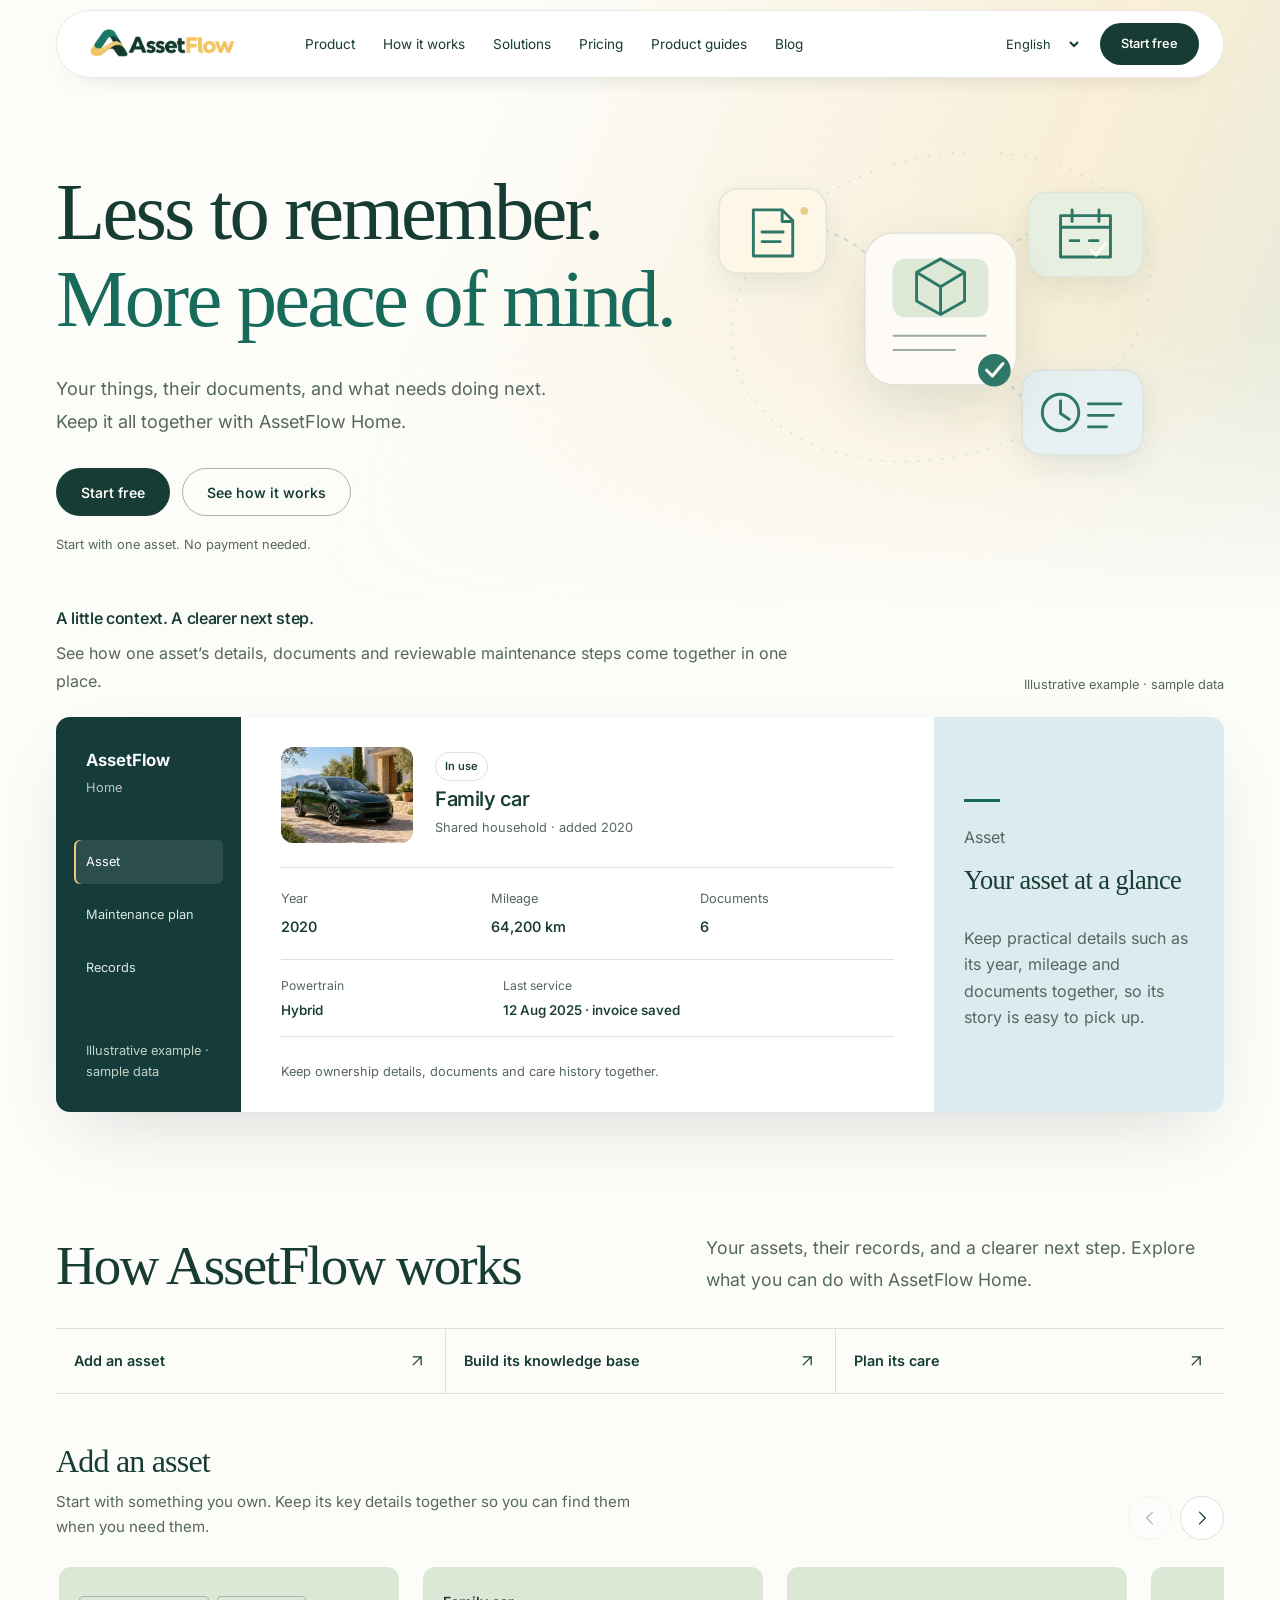
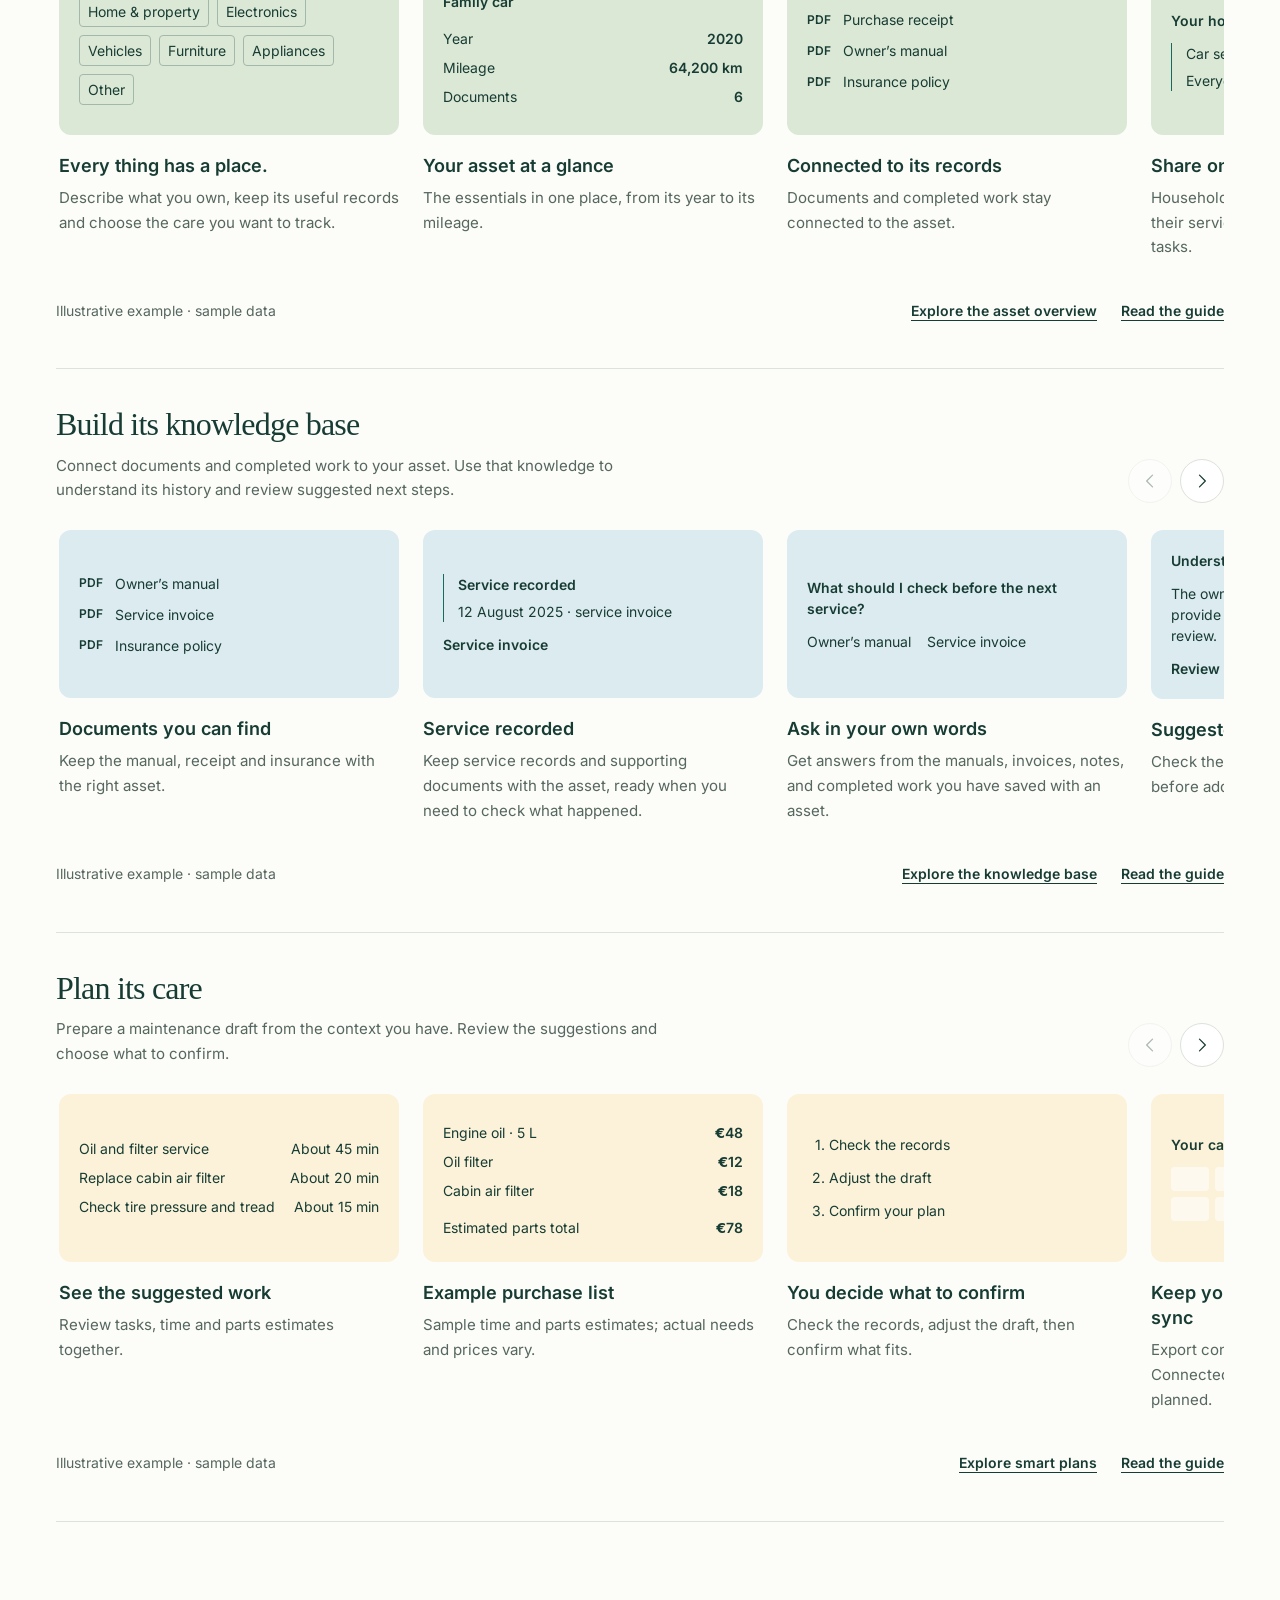
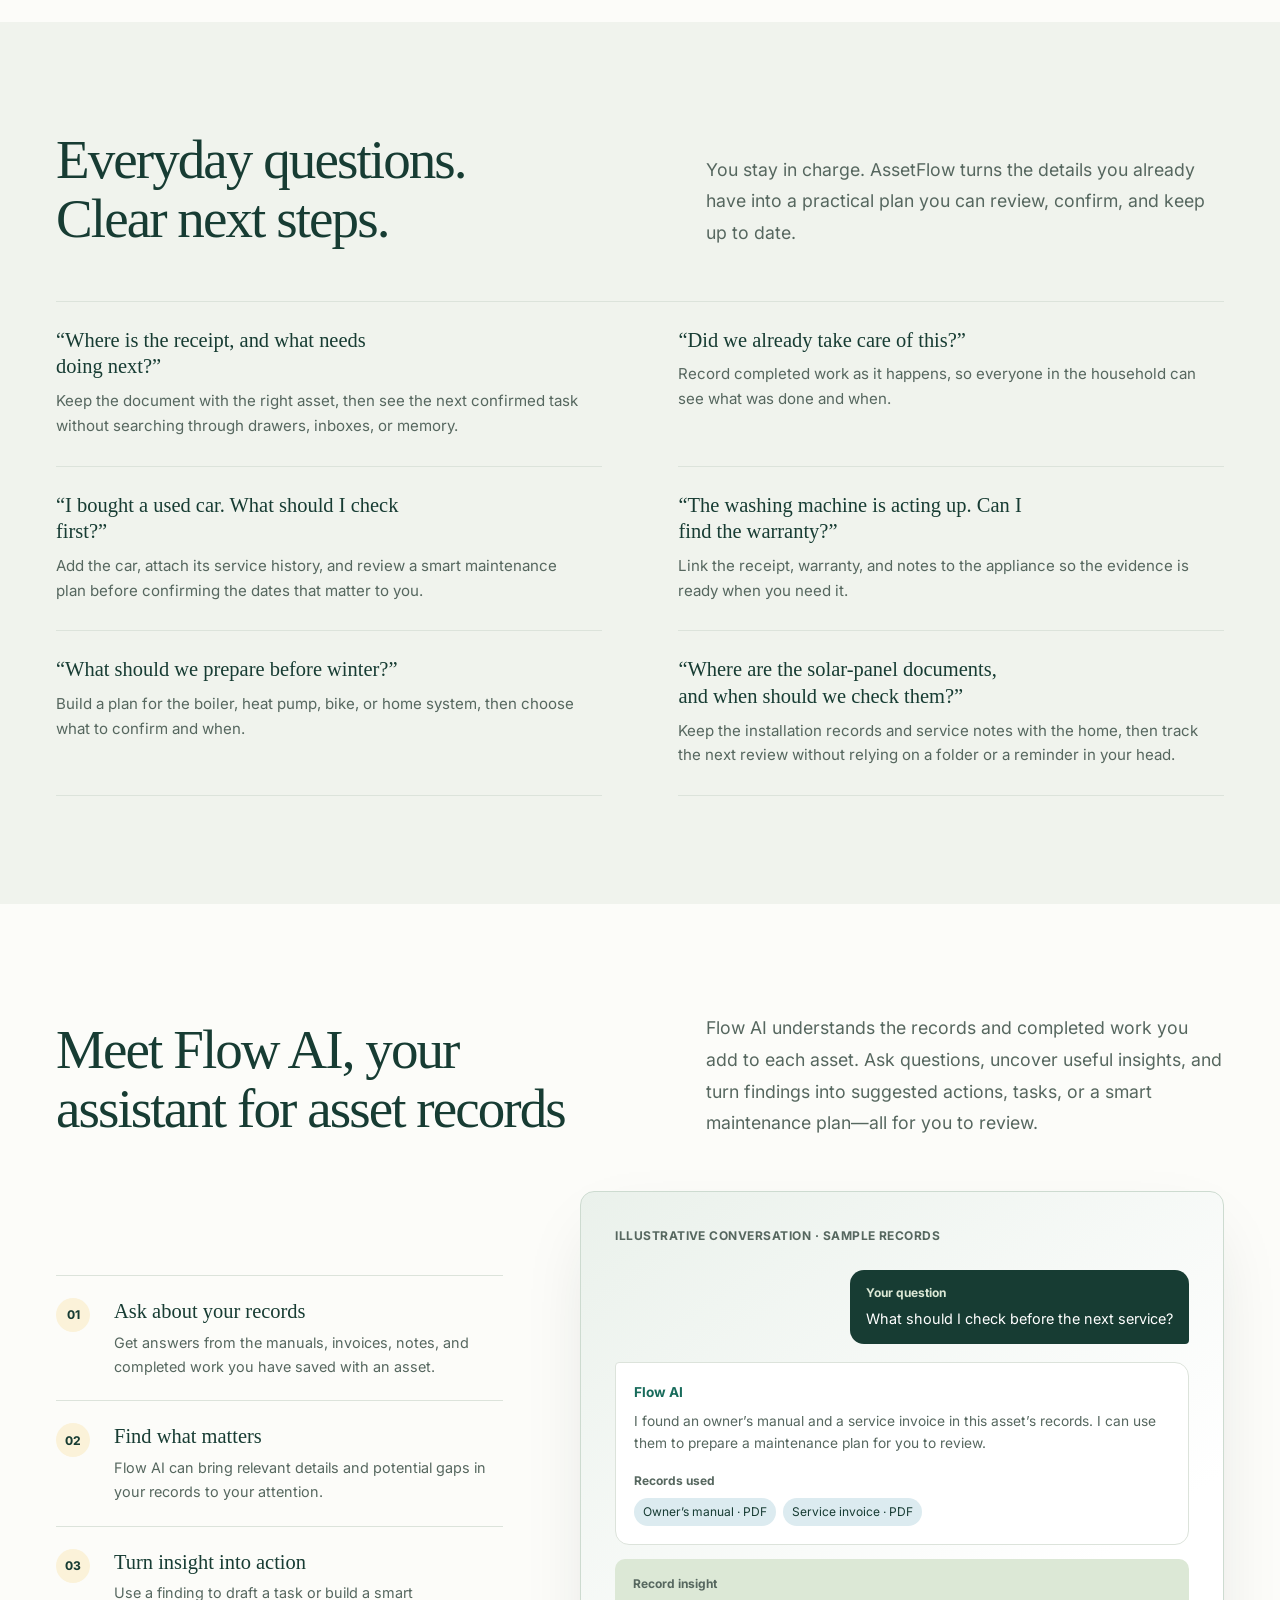
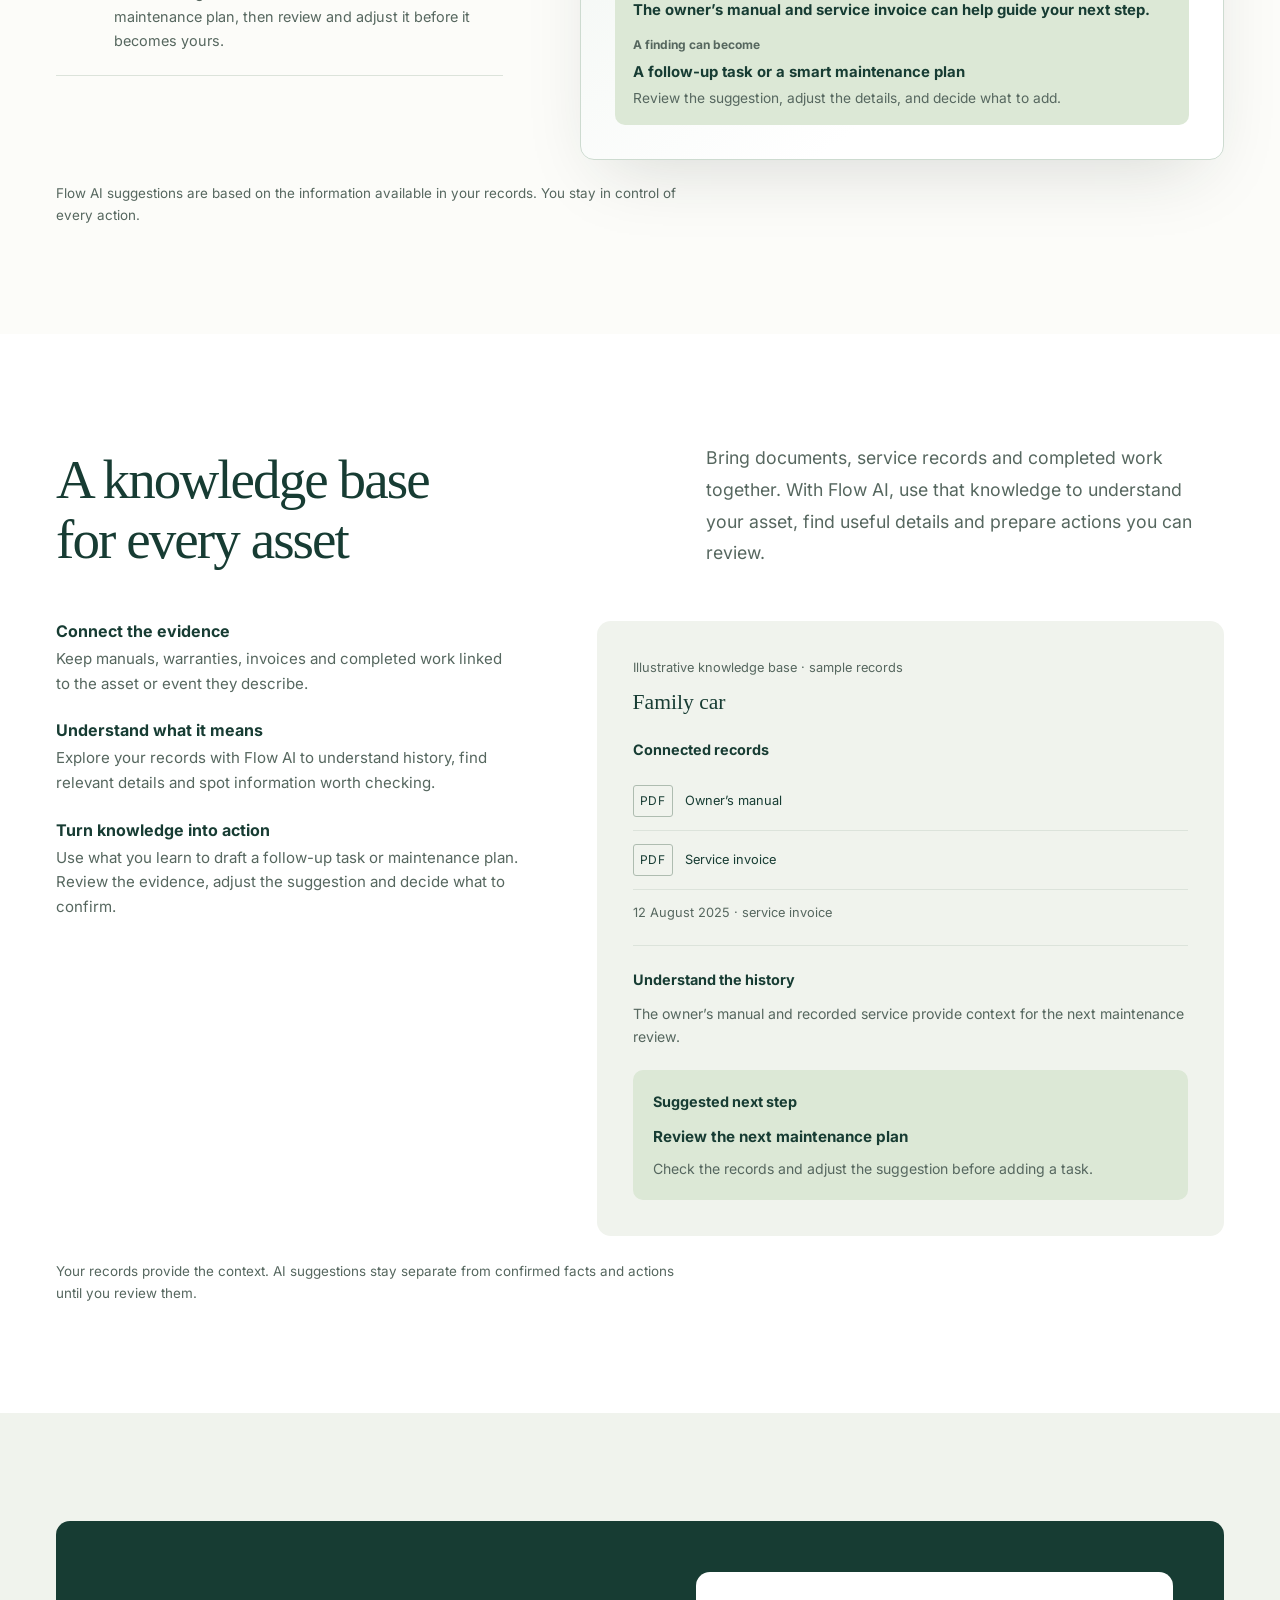
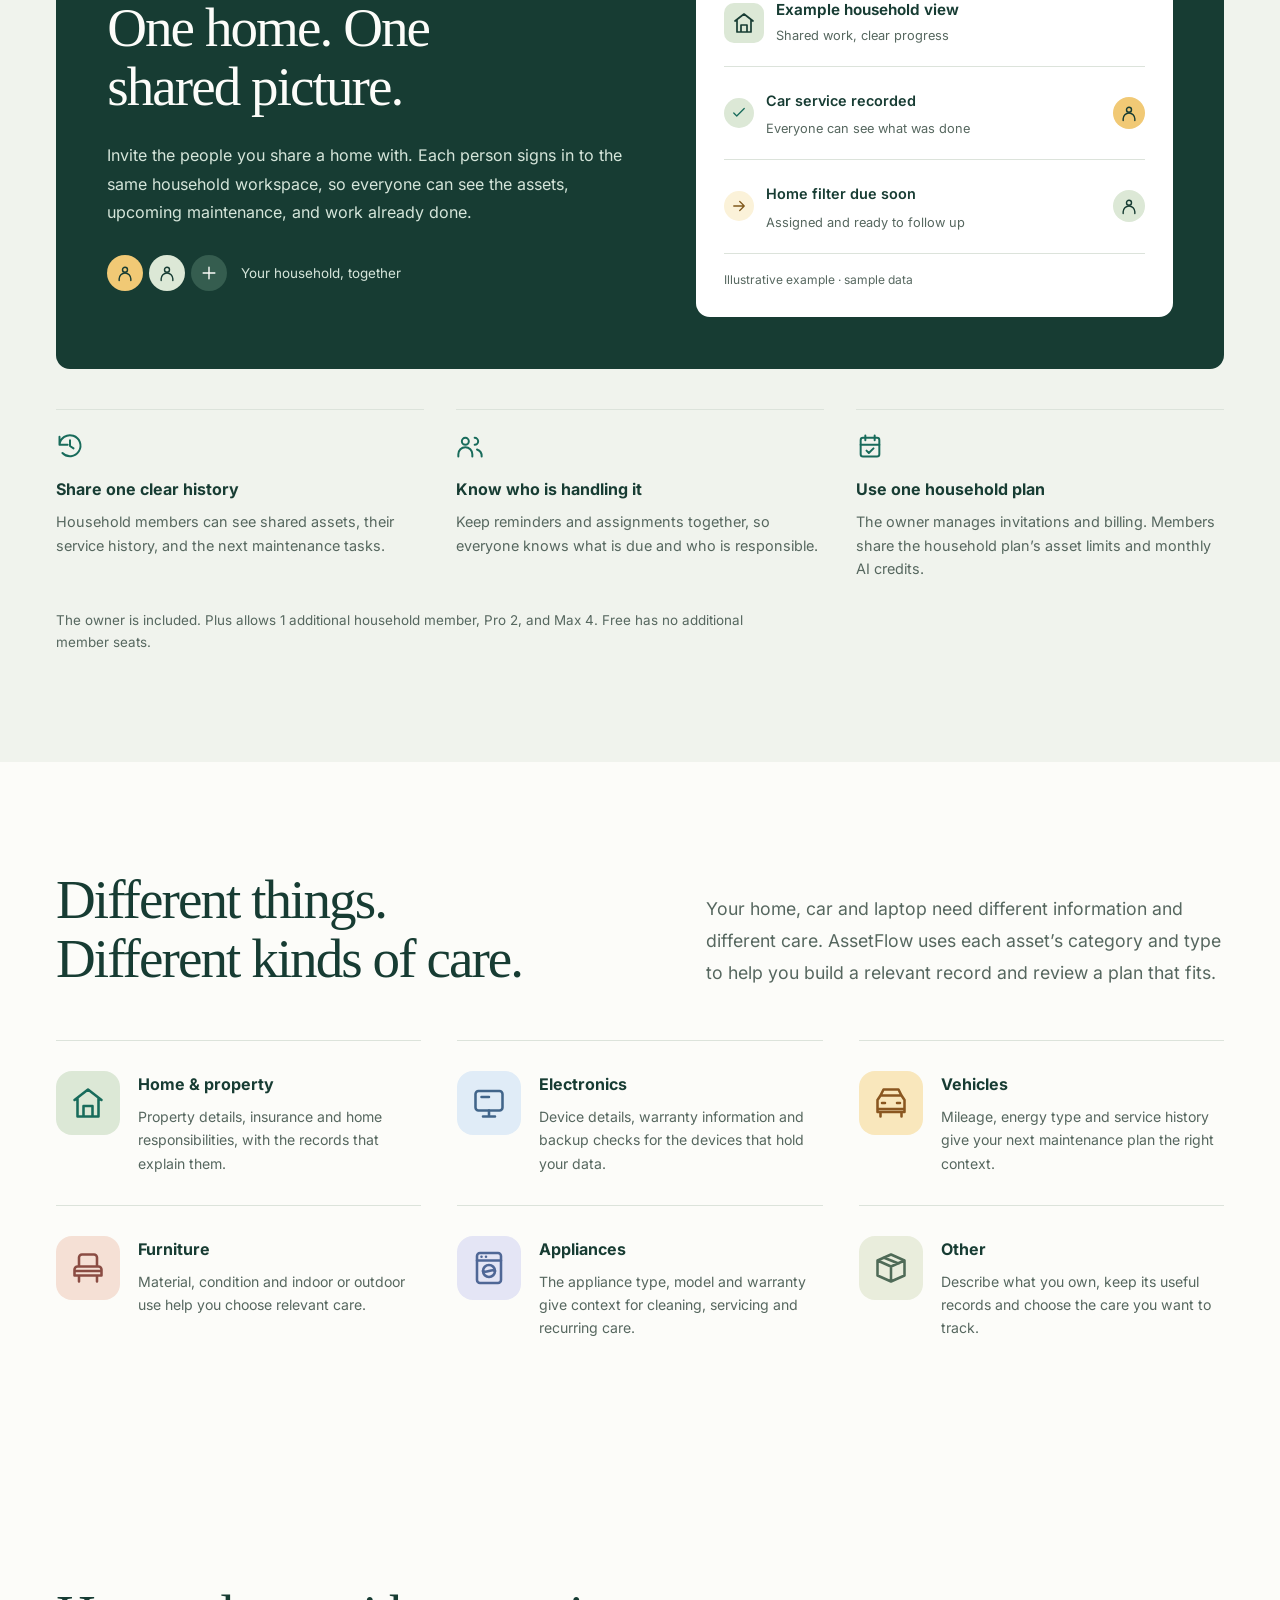
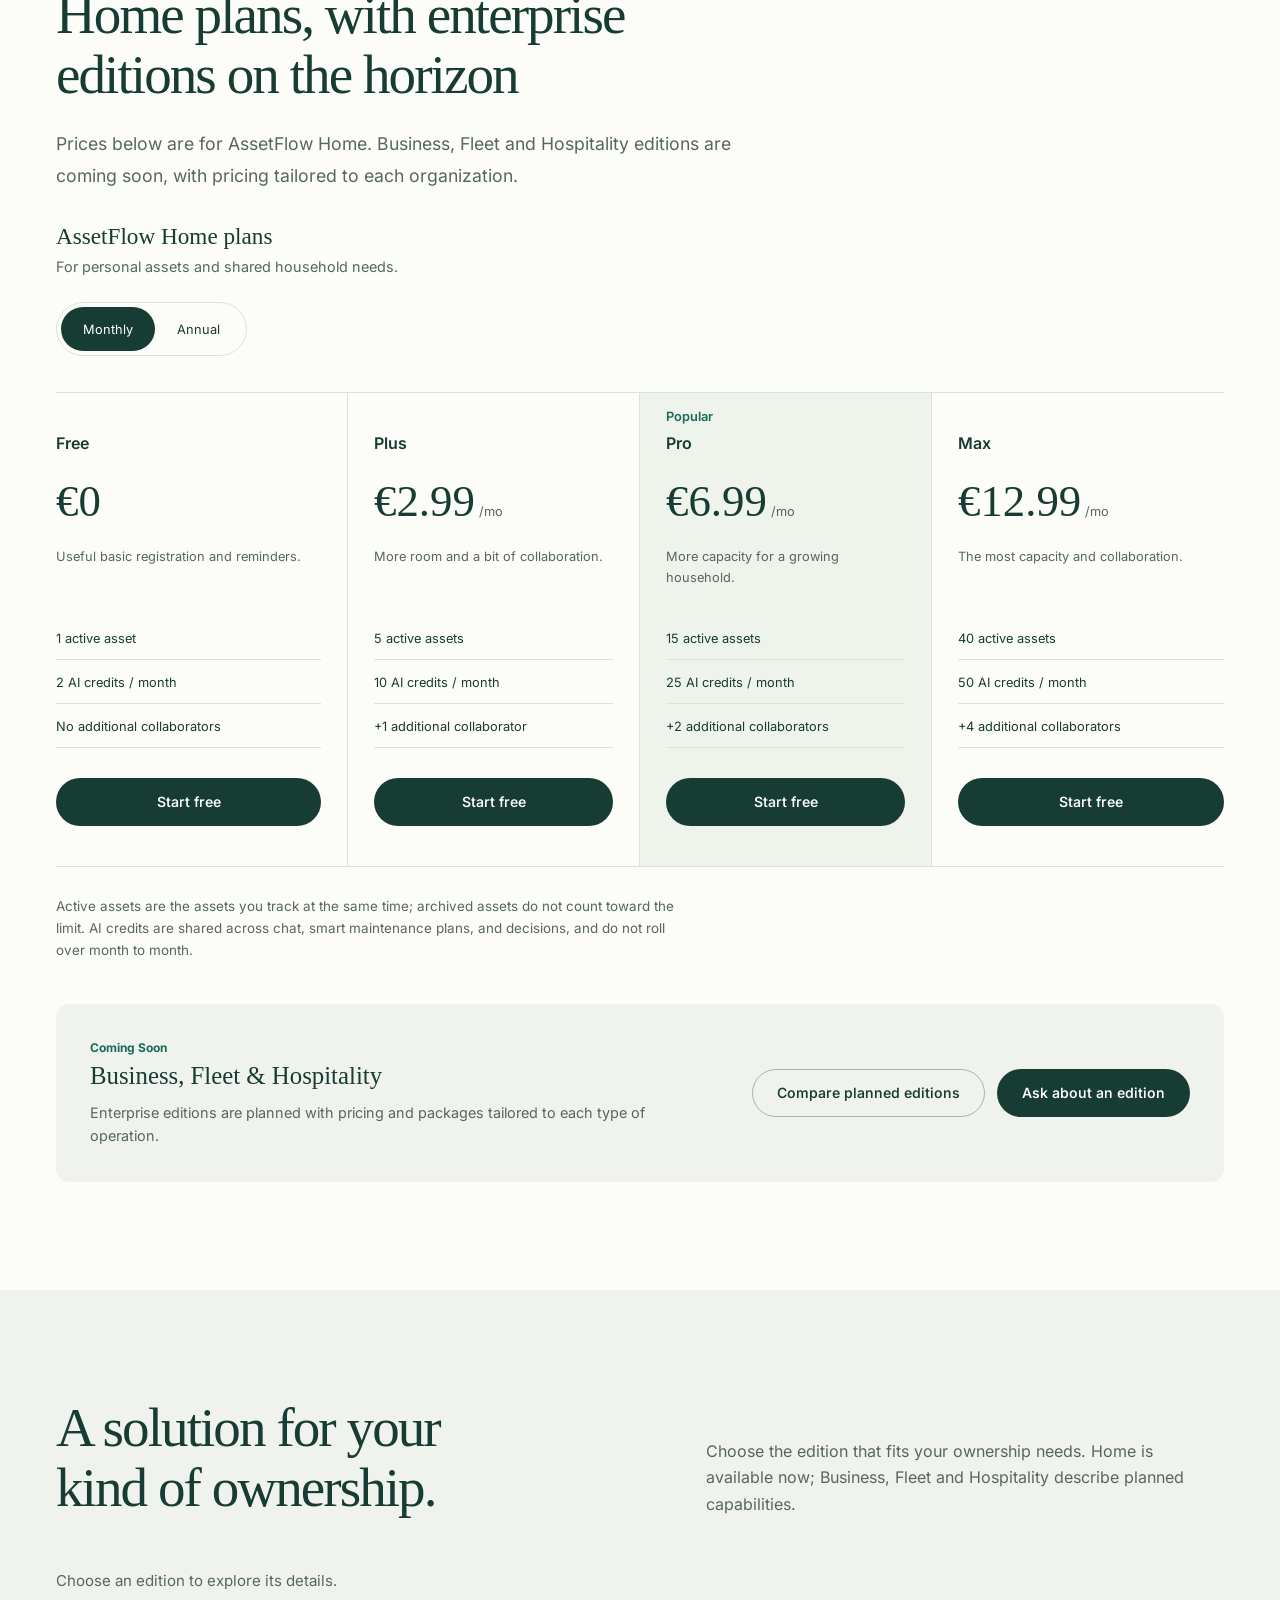
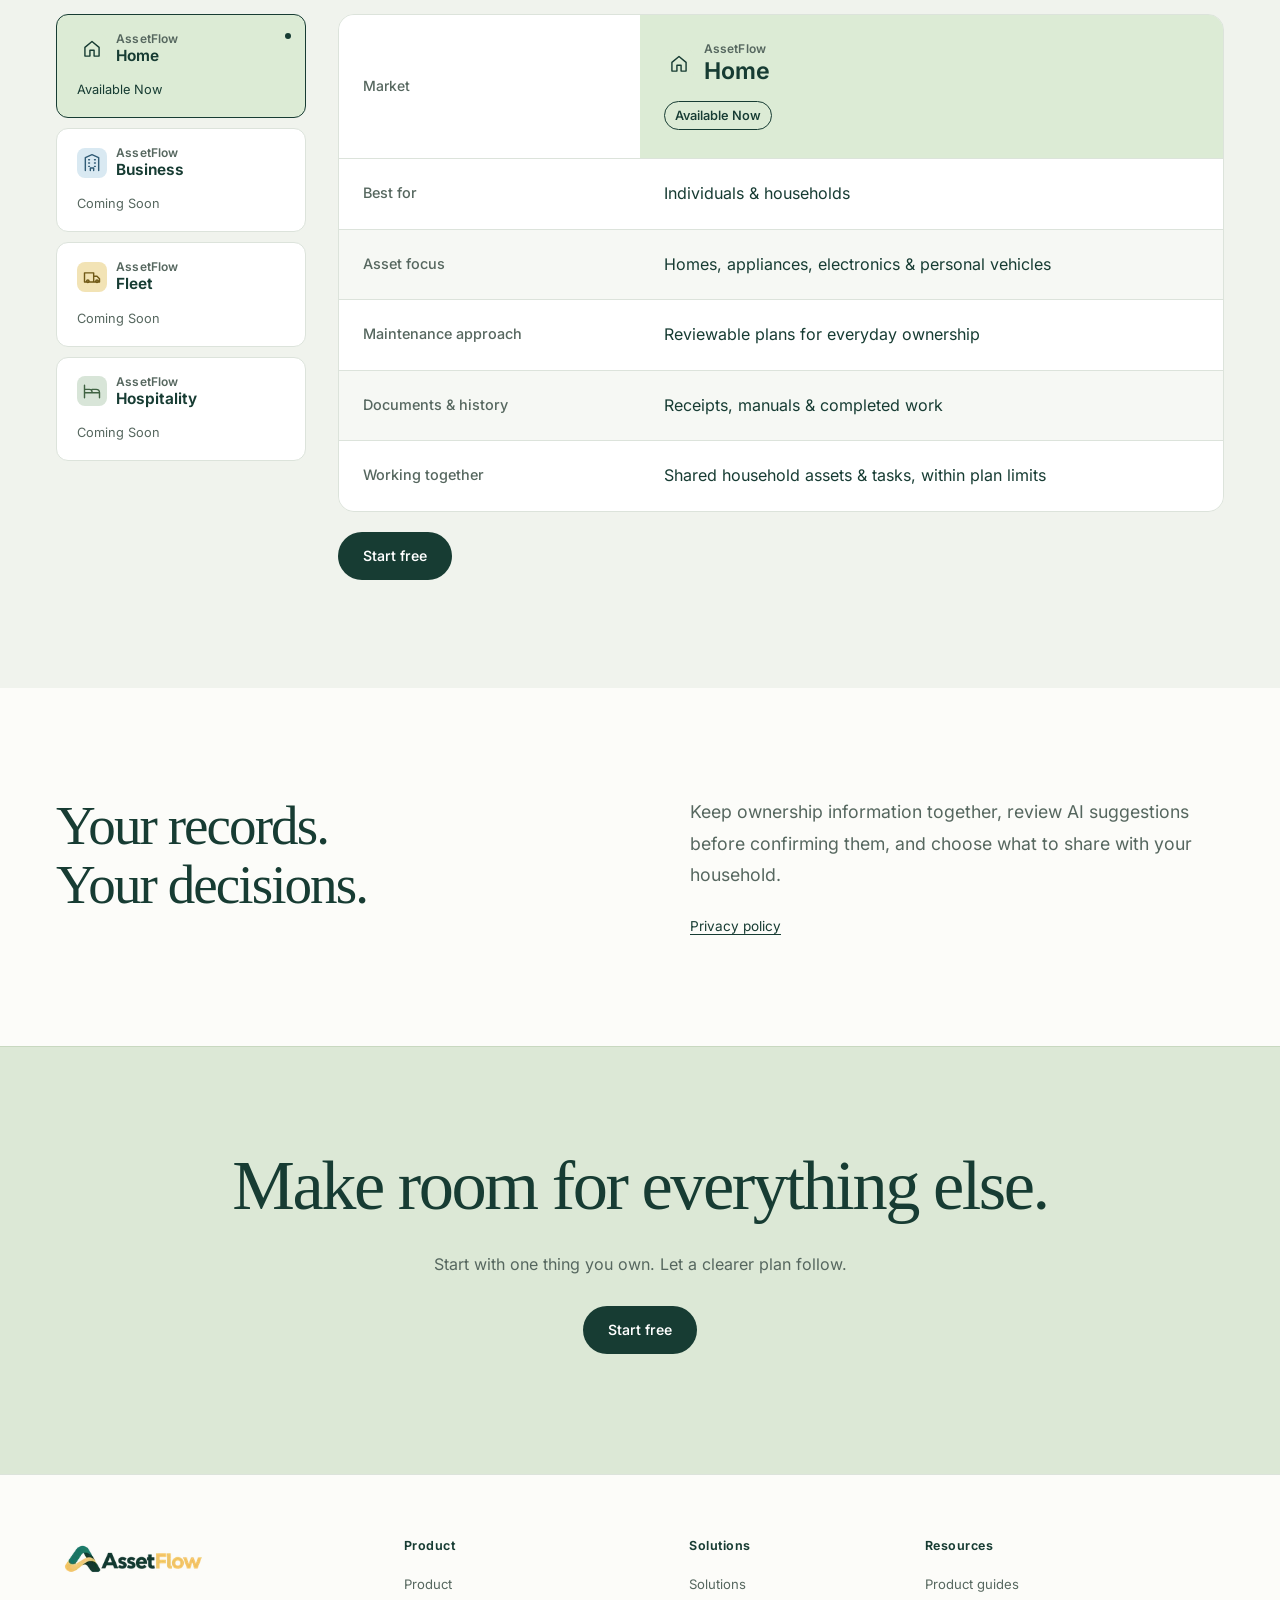
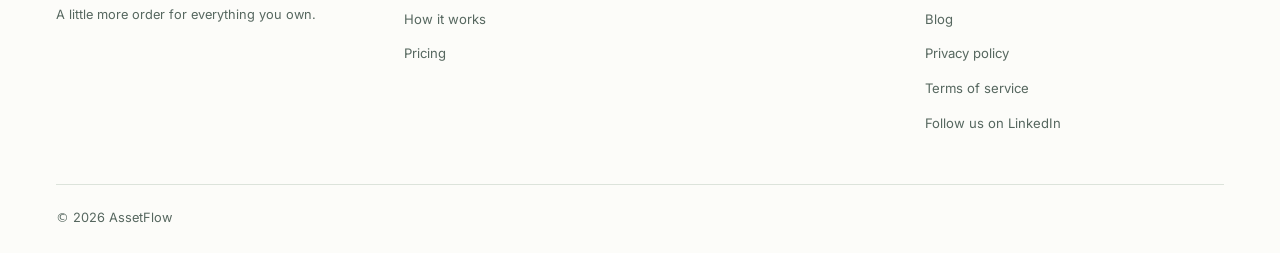
==== index.html @ e67f389b "Add contact form and product documentation" ====
<!doctype html>
<html lang="en">
  <head>
    <meta charset="utf-8" />
    <meta name="viewport" content="width=device-width, initial-scale=1" />
    <title>AssetFlow | Home Asset Management &amp; Maintenance Reminders</title>
    <meta
      name="description"
      content="Organize household assets, keep receipts and manuals together, and create smart maintenance plans with reminders. Share ownership history with AssetFlow Home."
    />
    <link rel="canonical" href="https://myassetsflow.com/" />
    <link rel="describedby" href="/llms.txt" type="text/plain" />
    <link rel="alternate" href="/index.md" type="text/markdown" />
    <meta name="robots" content="index, follow, max-image-preview:large" />
    <meta property="og:type" content="website" />
    <meta property="og:site_name" content="AssetFlow" />
    <meta property="og:url" content="https://myassetsflow.com/" />
    <meta
      property="og:title"
      content="AssetFlow | Home Asset Management &amp; Maintenance Reminders"
    />
    <meta
      property="og:description"
      content="Organize household assets, documents, and maintenance reminders with AssetFlow Home."
    />
    <meta
      property="og:image"
      content="https://myassetsflow.com/assets/social-preview.png"
    />
    <meta property="og:image:width" content="1200" />
    <meta property="og:image:height" content="630" />
    <meta
      property="og:image:alt"
      content="AssetFlow — Home asset management and maintenance reminders"
    />
    <meta name="twitter:card" content="summary_large_image" />
    <meta
      name="twitter:title"
      content="AssetFlow | Home Asset Management &amp; Maintenance Reminders"
    />
    <meta
      name="twitter:description"
      content="Organize household assets, documents, and maintenance reminders with AssetFlow Home."
    />
    <meta
      name="twitter:image"
      content="https://myassetsflow.com/assets/social-preview.png"
    />
    <meta
      name="twitter:image:alt"
      content="AssetFlow — Home asset management and maintenance reminders"
    />
    <link rel="icon" href="assets/favicon.svg" type="image/svg+xml" />
    <link
      rel="preload"
      href="assets/fonts/inter-latin.woff2"
      as="font"
      type="font/woff2"
      crossorigin
    />
    <link rel="stylesheet" href="styles.css?v=10" />
    <script type="application/ld+json">
      {
        "@context": "https://schema.org",
        "@graph": [
          {
            "@type": "Organization",
            "@id": "https://myassetsflow.com/#organization",
            "name": "AssetFlow",
            "url": "https://myassetsflow.com/",
            "logo": "https://myassetsflow.com/assets/assetflow-wordmark.png",
            "sameAs": ["https://www.linkedin.com/company/myassetsflow"]
          },
          {
            "@type": "WebSite",
            "@id": "https://myassetsflow.com/#website",
            "name": "AssetFlow",
            "url": "https://myassetsflow.com/",
            "publisher": {
              "@id": "https://myassetsflow.com/#organization"
            },
            "inLanguage": "en"
          },
          {
            "@type": "WebPage",
            "@id": "https://myassetsflow.com/#webpage",
            "url": "https://myassetsflow.com/",
            "name": "AssetFlow | Home Asset Management & Maintenance Reminders",
            "description": "Organize household assets, keep receipts and manuals together, and create smart maintenance plans with reminders. Share ownership history with AssetFlow Home.",
            "isPartOf": {
              "@id": "https://myassetsflow.com/#website"
            },
            "about": {
              "@id": "https://myassetsflow.com/#organization"
            },
            "inLanguage": "en"
          }
        ]
      }
    </script>
    <script defer src="main.js?v=10"></script>
  </head>
  <body id="top">
    <a class="skip-link" href="#main" data-i18n="a11y.skip">Skip to content</a>
    <header class="site-header">
      <div class="wrap header-inner">
        <a class="brand" href="/#top"
          ><img
            class="brand-wordmark"
            src="/assets/assetflow-wordmark-217.webp"
            width="217"
            height="72"
            alt="AssetFlow"
        /></a>
        <nav
          class="header-nav"
          data-i18n-aria="site.navigation"
          aria-label="Main navigation"
        >
          <a data-i18n="site.product" href="#product">Product</a
          ><a data-i18n="site.how" href="#how-it-works">How it works</a
          ><a href="#editions" data-i18n="site.solutions">Solutions</a
          ><a data-i18n="nav.pricing" href="#pricing">Pricing</a
          ><a data-i18n="nav.docs" href="/docs/en/" data-doc-index>Product guides</a
          ><a data-i18n="nav.blogs" href="/blog/en/" data-blog-index>Blog</a>
        </nav>
        <div class="header-actions">
          <label
            class="visually-hidden"
            for="lang-picker"
            data-i18n="nav.languageLabel"
            >Language</label
          ><select id="lang-picker">
            <option value="en">English</option>
            <option value="it">Italiano</option>
            <option value="de">Deutsch</option>
            <option value="es">Español</option>
            <option value="fr">Français</option>
            <option value="ar">العربية</option></select
          ><a
            data-i18n="site.start"
            class="btn btn-primary"
            href="https://myassetsflow.app"
            >Start free</a
          >
        </div>
        <details class="mobile-menu">
          <summary><span data-i18n="site.menu">Menu</span></summary>
          <nav data-i18n-aria="site.navigation" aria-label="Main navigation">
            <a data-i18n="site.product" href="#product">Product</a
            ><a data-i18n="site.how" href="#how-it-works">How it works</a
            ><a href="#editions" data-i18n="site.solutions">Solutions</a
            ><a data-i18n="nav.pricing" href="#pricing">Pricing</a
            ><a data-i18n="nav.docs" href="/docs/en/" data-doc-index>Product guides</a
            ><a data-i18n="nav.blogs" href="/blog/en/" data-blog-index>Blog</a>
          </nav>
        </details>
      </div>
    </header>
    <main id="main" class="has-section-rail">
      <nav
        class="section-rail"
        aria-label="Main navigation"
        data-i18n-aria="site.navigation"
        data-section-nav
      >
        <a href="#product" aria-current="location" data-section-link
          ><span data-i18n="site.product">Product</span></a
        ><a href="#how-it-works" data-section-link
          ><span data-i18n="site.how">How it works</span></a
        ><a href="#pricing" data-section-link
          ><span data-i18n="nav.pricing">Pricing</span></a
        ><a href="#editions" data-section-link
          ><span data-i18n="site.solutions">Solutions</span></a>
      </nav>
      <section class="hero">
        <div class="hero-color" aria-hidden="true"></div>
        <svg class="hero-constellation" viewBox="0 0 560 450" aria-hidden="true" focusable="false">
          <ellipse class="orbit-ring" cx="286" cy="228" rx="222" ry="156" transform="rotate(-15 286 228)" />
          <path class="orbit-link" d="M 155 146 C 201 157 218 181 230 199 M 378 151 C 350 169 337 186 328 202 M 378 329 C 352 305 340 286 328 270" />
          <g class="orbit-node orbit-node--record">
            <rect x="55" y="105" width="112" height="88" rx="20" fill="#fff8e7" />
            <path d="M91 127h30l11 11v37H91z M121 127v12h11 M100 150h22 M100 160h19" />
            <circle cx="144" cy="128" r="4" fill="#e9c881" stroke="none" />
          </g>
          <g class="orbit-node orbit-node--care">
            <rect x="377" y="109" width="120" height="88" rx="20" fill="#e6f0e3" />
            <path d="M411 133h52v43h-52z M411 145h52 M423 127v12 M451 127v12 M421 159h9 M441 159h9" />
            <path class="node-check" d="m443 169 5 5 10-12" />
          </g>
          <g class="orbit-node orbit-node--history">
            <rect x="371" y="294" width="126" height="88" rx="20" fill="#e6f0f4" />
            <circle cx="411" cy="338" r="19" />
            <path d="M411 326v13l9 6 M440 329h34 M440 341h26 M440 353h19" />
          </g>
          <g class="asset-hub">
            <rect x="207" y="151" width="158" height="158" rx="30" fill="#fffdf9" />
            <rect x="236" y="178" width="100" height="61" rx="13" fill="#dce8d6" stroke="none" />
            <path d="m261 192 25-14 25 14v30l-25 14-25-14z M261 192l25 15 25-15 M286 207v29" />
            <path class="hub-line" d="M237 258h96 M237 273h64" />
            <circle cx="342" cy="294" r="17" fill="#186b5b" stroke="none" />
            <path class="hub-check" d="m334 294 6 6 11-13" />
          </g>
        </svg>
        <div class="wrap">
          <div class="hero-copy">
            <h1>
              <span data-i18n="site.hero">Less to remember.</span><br /><em
                data-i18n="site.heroAccent"
                >More peace of mind.</em
              >
            </h1>
            <p class="hero-lead">
              <span data-i18n="site.lead"
                >Your things, their documents, and what needs doing next. Keep it
                all together with AssetFlow Home.</span
              >
            </p>
            <div class="hero-actions">
              <a
                data-i18n="site.start"
                class="btn btn-primary"
                href="https://myassetsflow.app"
                >Start free</a
              ><a data-i18n="site.see" class="btn btn-outline" href="#how-it-works"
                >See how it works</a
              >
            </div>
            <p class="hero-note">
              <span data-i18n="site.freeNote"
                >Start with one asset. No payment needed.</span
              >
            </p>
          </div>
        </div>
      </section>
      <section id="product" class="product-section">
        <div class="wrap">
          <div class="demo-intro">
            <div class="demo-intro-copy">
              <h2>
                <span data-i18n="site.demoTitle"
                  >A little context. A clearer next step.</span
                >
              </h2>
              <p class="demo-lead" data-i18n="site.demoLead">
                See how one asset’s details, documents and reviewable maintenance
                steps come together in one place.
              </p>
            </div>
            <p class="demo-label">
              <span data-i18n="site.example"
                >Illustrative example · sample data</span
              >
            </p>
          </div>
          <div class="ownership-demo">
            <div class="demo-sidebar">
              <span class="demo-wordmark">AssetFlow <span>Home</span></span>
              <div class="demo-tabs">
                <button
                  id="demo-tab-asset"
                  data-demo="asset"
                  aria-controls="demo-asset"
                  type="button"
                >
                  <span data-i18n="site.asset">Asset</span></button
                ><button
                  id="demo-tab-plan"
                  data-demo="plan"
                  aria-controls="demo-plan"
                  type="button"
                >
                  <span data-i18n="site.plan">Maintenance plan</span></button
                ><button
                  id="demo-tab-records"
                  data-demo="records"
                  aria-controls="demo-records"
                  type="button"
                >
                  <span data-i18n="site.records">Records</span>
                </button>
              </div>
              <p>
                <span data-i18n="site.example"
                  >Illustrative example · sample data</span
                >
              </p>
            </div>
            <div class="demo-content">
              <section
                id="demo-asset"
                class="demo-panel"
                aria-labelledby="demo-tab-asset"
              >
                <div class="asset-record-heading">
                  <img
                    class="asset-record-thumb"
                    src="/assets/vehicle-photo-320.webp"
                    width="320"
                    height="240"
                    alt=""
                    decoding="async"
                  />
                  <div class="asset-record-copy">
                    <span class="asset-record-status" data-i18n="site.vehicleStatus">In use</span>
                    <h3><span data-i18n="site.vehicle">Family car</span></h3>
                    <p data-i18n="site.vehicleMeta">Shared household · added 2020</p>
                  </div>
                </div>
                <dl class="asset-details">
                  <div>
                    <dt><span data-i18n="site.detailYear">Year</span></dt>
                    <dd>2020</dd>
                  </div>
                  <div>
                    <dt><span data-i18n="site.detailMileage">Mileage</span></dt>
                    <dd><bdi>64,200 km</bdi></dd>
                  </div>
                  <div>
                    <dt><span data-i18n="site.detailDocs">Documents</span></dt>
                    <dd>6</dd>
                  </div>
                </dl>
                <div class="asset-care-context">
                  <div>
                    <span class="asset-context-label" data-i18n="site.vehiclePowerLabel">Powertrain</span>
                    <strong data-i18n="site.vehiclePower">Hybrid</strong>
                  </div>
                  <div>
                    <span class="asset-context-label" data-i18n="site.vehicleServiceLabel">Last service</span>
                    <strong data-i18n="site.vehicleService">12 Aug 2025 · invoice saved</strong>
                  </div>
                </div>
                <p class="demo-footnote">
                  <span data-i18n="site.assetNote"
                    >Keep ownership details, documents and care history together.</span
                  >
                </p>
              </section>
              <section
                id="demo-plan"
                class="demo-panel"
                aria-labelledby="demo-tab-plan"
              >
                <div class="panel-heading">
                  <h3><span data-i18n="site.plan">Maintenance plan</span></h3>
                  <span class="status-pill" data-i18n="site.draft"
                    >Suggested plan · review first</span
                  >
                </div>
                <div class="plan-sample-group">
                  <h4 class="sample-group-title" data-i18n="site.planTasksTitle">Suggested maintenance tasks</h4>
                  <ul class="plan-task-list">
                    <li><span class="task-mark" aria-hidden="true"></span><span class="plan-row-copy"><strong data-i18n="site.taskOil">Oil and filter service</strong><small data-i18n="site.taskOilTime">About 45 min</small></span></li>
                    <li><span class="task-mark" aria-hidden="true"></span><span class="plan-row-copy"><strong data-i18n="site.taskCabin">Replace cabin air filter</strong><small data-i18n="site.taskCabinTime">About 20 min</small></span></li>
                    <li><span class="task-mark" aria-hidden="true"></span><span class="plan-row-copy"><strong data-i18n="site.taskTires">Check tire pressure and tread</strong><small data-i18n="site.taskTiresTime">About 15 min</small></span></li>
                  </ul>
                </div>
                <div class="plan-sample-group purchase-group">
                  <h4 class="sample-group-title" data-i18n="site.shoppingListTitle">Example purchase list</h4>
                  <ul class="purchase-list">
                    <li><span data-i18n="site.purchaseOil">Engine oil · 5 L</span><bdi data-i18n="site.purchaseOilPrice">€48</bdi></li>
                    <li><span data-i18n="site.purchaseOilFilter">Oil filter</span><bdi data-i18n="site.purchaseOilFilterPrice">€12</bdi></li>
                    <li><span data-i18n="site.purchaseCabinFilter">Cabin air filter</span><bdi data-i18n="site.purchaseCabinFilterPrice">€18</bdi></li>
                  </ul>
                  <p class="purchase-total"><span data-i18n="site.partsTotalLabel">Estimated parts total</span><bdi data-i18n="site.partsTotal">€78</bdi></p>
                  <p class="estimate-note" data-i18n="site.estimateNote">Sample time and parts estimates; actual needs and prices vary.</p>
                </div>
                <button class="btn btn-primary demo-review" type="button">
                  <span data-i18n="site.review">Review plan</span>
                </button>
                <div class="review-detail" hidden>
                  <p>
                    <span data-i18n="site.reviewNote"
                      >You review every suggestion. Only you decide what becomes
                      part of your plan.</span
                    >
                  </p>
                  <button class="btn btn-primary demo-confirm" type="button">
                    <span data-i18n="site.confirm">Confirm example plan</span>
                  </button>
                </div>
                <p class="confirmation" role="status" aria-live="polite"></p>
                <button class="text-button demo-reset" type="button" hidden>
                  <span data-i18n="site.reset">Reset example</span>
                </button>
                <p class="demo-footnote">
                  <span data-i18n="site.calendar"
                    >Export confirmed tasks to your calendar. Connected calendar
                    synchronization is planned.</span
                  >
                </p>
              </section>
              <section
                id="demo-records"
                class="demo-panel"
                aria-labelledby="demo-tab-records"
              >
                <h3><span data-i18n="site.records">Records</span></h3>
                <div class="record-entry">
                  <span class="record-dot" aria-hidden="true"></span>
                  <div>
                    <h4>
                      <span data-i18n="site.recordTitle">Service recorded</span>
                    </h4>
                    <p>
                      <span data-i18n="site.recordMeta"
                        >12 August 2025 · service invoice</span
                      >
                    </p>
                  </div>
                </div>
                <ul class="file-list">
                  <li>
                    <span class="file-type" aria-hidden="true">PDF</span
                    ><span data-i18n="site.receipt">Purchase receipt</span>
                  </li>
                  <li>
                    <span class="file-type" aria-hidden="true">PDF</span
                    ><span data-i18n="site.manual">Owner’s manual</span>
                  </li>
                  <li>
                    <span class="file-type" aria-hidden="true">PDF</span
                    ><span data-i18n="site.serviceInvoice">Service invoice</span>
                  </li>
                  <li>
                    <span class="file-type" aria-hidden="true">JPG</span
                    ><span data-i18n="site.warrantyCard">Warranty card</span>
                  </li>
                  <li>
                    <span class="file-type" aria-hidden="true">DOCX</span
                    ><span data-i18n="site.insurance">Insurance policy</span>
                  </li>
                  <li>
                    <span class="file-type" aria-hidden="true">PNG</span
                    ><span data-i18n="site.inspectionPhoto">Inspection photo</span>
                  </li>
                </ul>
                <p class="demo-footnote">
                  <span data-i18n="site.recordNote"
                    >A useful history, with the evidence to go with it.</span
                  >
                </p>
              </section>
            </div>
            <aside class="demo-context">
              <div class="context-line"></div>
              <section data-demo-context="asset">
                <p class="context-eyebrow" data-i18n="site.asset">Asset</p>
                <h3 data-i18n="site.contextAssetTitle">
                  The details stay with the asset.
                </h3>
                <p data-i18n="site.contextAssetBody">
                  Keep its year, mileage and documents close to its ownership
                  history.
                </p>
              </section>
              <section data-demo-context="plan">
                <p class="context-eyebrow" data-i18n="site.plan">
                  Maintenance plan
                </p>
                <h3 data-i18n="site.contextPlanTitle">
                  A suggestion you can review.
                </h3>
                <p data-i18n="site.taskMeta">
                  Check the manual and service history before choosing a date.
                </p>
                <p class="context-note" data-i18n="site.reviewNote">
                  You review every suggestion. Only you decide what becomes part
                  of your plan.
                </p>
              </section>
              <section data-demo-context="records">
                <p class="context-eyebrow" data-i18n="site.records">
                  Records
                </p>
                <h3 data-i18n="site.contextRecordsTitle">
                  A record with its evidence.
                </h3>
                <p data-i18n="site.recordMeta">
                  12 August 2025 · service invoice
                </p>
                <p class="context-note" data-i18n="site.contextRecordsBody">
                  Keep receipts, manuals, insurance and completed work with the
                  asset.
                </p>
              </section>
            </aside>
          </div>
        </div>
      </section>
      <section id="how-it-works" class="section chapters" aria-labelledby="how-title">
        <div class="wrap">
          <div class="section-heading how-heading">
            <h2 data-i18n="how.title" id="how-title">
              How AssetFlow works
            </h2>
            <p data-i18n="how.lead" class="section-lead">
              Your assets, their records, and a clearer next step. Explore what you can do with AssetFlow Home.
            </p>
          </div>
          <nav class="feature-overview" aria-label="Explore these features" data-i18n-aria="how.overviewLabel">
            <a href="#how-asset">
              <span data-i18n="how.assetTitle">
                Add an asset
              </span>
              <svg viewBox="0 0 24 24" aria-hidden="true" fill="none">
                <path d="M7 7h10v10M7 17 17 7" stroke="currentColor" stroke-width="1.5"/>
              </svg>
            </a>
            <a href="#how-records">
              <span data-i18n="how.recordsTitle">Build its knowledge base</span>
              <svg viewBox="0 0 24 24" aria-hidden="true" fill="none">
                <path d="M7 7h10v10M7 17 17 7" stroke="currentColor" stroke-width="1.5"/>
              </svg>
            </a>
            <a href="#how-plan">
              <span data-i18n="how.planTitle">
                Plan its care
              </span>
              <svg viewBox="0 0 24 24" aria-hidden="true" fill="none">
                <path d="M7 7h10v10M7 17 17 7" stroke="currentColor" stroke-width="1.5"/>
              </svg>
            </a>
          </nav>
          <article id="how-asset" class="feature-chapter feature-asset" aria-labelledby="how-asset-title">
            <header class="feature-chapter-heading">
              <div>
                <h3 data-i18n="how.assetTitle" id="how-asset-title">
                  Add an asset
                </h3>
                <p data-i18n="how.assetBody">
                  Start with something you own. Keep its key details together so you can find them when you need them.
                </p>
              </div>
              <div class="feature-controls" hidden>
                <button type="button" data-feature-prev aria-controls="how-asset-examples" aria-describedby="how-asset-title" aria-label="Previous examples" data-i18n-aria="how.previous">
                  <svg viewBox="0 0 24 24" fill="none" aria-hidden="true">
                    <path d="m9 5 7 7-7 7" stroke="currentColor" stroke-width="1.5" stroke-linecap="round" stroke-linejoin="round"/>
                  </svg>
                </button>
                <button type="button" data-feature-next aria-controls="how-asset-examples" aria-describedby="how-asset-title" aria-label="Next examples" data-i18n-aria="how.next">
                  <svg viewBox="0 0 24 24" fill="none" aria-hidden="true">
                    <path d="m9 5 7 7-7 7" stroke="currentColor" stroke-width="1.5" stroke-linecap="round" stroke-linejoin="round"/>
                  </svg>
                </button>
              </div>
            </header>
            <div class="feature-grid" id="how-asset-examples" tabindex="0" role="region" aria-labelledby="how-asset-title">
              <figure class="feature-example">
                <div class="feature-mini">
                  <ul class="feature-mini-categories">
                    <li>
                      <span data-i18n="categories.homeProperty">
                        Home &amp; property
                      </span>
                    </li>
                    <li>
                      <span data-i18n="categories.electronics">
                        Electronics
                      </span>
                    </li>
                    <li>
                      <span data-i18n="categories.vehicles">
                        Vehicles
                      </span>
                    </li>
                    <li>
                      <span data-i18n="categories.furniture">
                        Furniture
                      </span>
                    </li>
                    <li>
                      <span data-i18n="categories.appliances">
                        Appliances
                      </span>
                    </li>
                    <li>
                      <span data-i18n="categories.other">
                        Other
                      </span>
                    </li>
                  </ul>
                </div>
                <figcaption>
                  <h4 data-i18n="site.chapter1">
                    Every thing has a place.
                  </h4>
                  <p data-i18n="categories.focus.other">
                    Describe what you own, keep its useful records and choose the care you want to track.
                  </p>
                </figcaption>
              </figure>
              <figure class="feature-example">
                <div class="feature-mini">
                  <strong data-i18n="site.vehicle">
                    Personal vehicle
                  </strong>
                  <dl class="feature-mini-facts">
                    <div>
                      <dt data-i18n="site.detailYear">
                        Year
                      </dt>
                      <dd>
                        2020
                      </dd>
                    </div>
                    <div>
                      <dt data-i18n="site.detailMileage">
                        Mileage
                      </dt>
                      <dd>
                        <bdi>
                          64,200 km
                        </bdi>
                      </dd>
                    </div>
                    <div>
                      <dt data-i18n="site.detailDocs">
                        Documents
                      </dt>
                      <dd>
                        6
                      </dd>
                    </div>
                  </dl>
                </div>
                <figcaption>
                  <h4 data-i18n="how.assetExampleTitle">
                    Your asset at a glance
                  </h4>
                  <p data-i18n="how.assetExampleBody">
                    The essentials in one place, from its year to its mileage.
                  </p>
                </figcaption>
              </figure>
              <figure class="feature-example">
                <div class="feature-mini">
                  <ul class="feature-mini-files">
                    <li>
                      <span aria-hidden="true">
                        PDF
                      </span>
                      <span data-i18n="site.receipt">
                        Purchase receipt
                      </span>
                    </li>
                    <li>
                      <span aria-hidden="true">
                        PDF
                      </span>
                      <span data-i18n="site.manual">
                        Owner’s manual
                      </span>
                    </li>
                    <li>
                      <span aria-hidden="true">
                        PDF
                      </span>
                      <span data-i18n="site.insurance">
                        Insurance policy
                      </span>
                    </li>
                  </ul>
                </div>
                <figcaption>
                  <h4 data-i18n="how.assetDetailTitle">
                    Connected to its records
                  </h4>
                  <p data-i18n="how.assetDetailBody">
                    Documents and completed work stay connected to the asset.
                  </p>
                </figcaption>
              </figure>
              <figure class="feature-example">
                <div class="feature-mini">
                  <strong data-i18n="household.board.members">
                    Your household, together
                  </strong>
                  <div class="feature-mini-event">
                    <span data-i18n="household.board.done">
                      Car service recorded
                    </span>
                    <small data-i18n="household.board.doneDetail">
                      Everyone can see what was done
                    </small>
                  </div>
                </div>
                <figcaption>
                  <h4 data-i18n="household.item1.title">
                    Share one clear history
                  </h4>
                  <p data-i18n="household.item1.body">
                    Household members can see shared assets, their service history, and the next maintenance tasks.
                  </p>
                </figcaption>
              </figure>
            </div>
            <footer class="feature-chapter-footer">
              <p class="example-caption" data-i18n="site.example">
                Illustrative example · sample data
              </p>
              <div class="chapter-links">
                <a href="#product" data-demo-target="asset">
                  <span data-i18n="how.assetLink">
                    Explore the asset overview
                  </span>
                </a>
                <a href="/docs/en/add-an-asset/" data-doc-article="add-an-asset">
                  <span data-i18n="how.guideLink">
                    Read the guide
                  </span>
                </a>
              </div>
            </footer>
          </article>
          <article id="how-records" class="feature-chapter feature-records" aria-labelledby="how-records-title">
            <header class="feature-chapter-heading">
              <div>
                <h3 data-i18n="how.recordsTitle" id="how-records-title">
                  Build its knowledge base
                </h3>
                <p data-i18n="how.recordsBody">
                  Connect documents and completed work to your asset. Use that knowledge to understand its history and review suggested next steps.
                </p>
              </div>
              <div class="feature-controls" hidden>
                <button type="button" data-feature-prev aria-controls="how-records-examples" aria-describedby="how-records-title" aria-label="Previous examples" data-i18n-aria="how.previous">
                  <svg viewBox="0 0 24 24" fill="none" aria-hidden="true">
                    <path d="m9 5 7 7-7 7" stroke="currentColor" stroke-width="1.5" stroke-linecap="round" stroke-linejoin="round"/>
                  </svg>
                </button>
                <button type="button" data-feature-next aria-controls="how-records-examples" aria-describedby="how-records-title" aria-label="Next examples" data-i18n-aria="how.next">
                  <svg viewBox="0 0 24 24" fill="none" aria-hidden="true">
                    <path d="m9 5 7 7-7 7" stroke="currentColor" stroke-width="1.5" stroke-linecap="round" stroke-linejoin="round"/>
                  </svg>
                </button>
              </div>
            </header>
            <div class="feature-grid" id="how-records-examples" tabindex="0" role="region" aria-labelledby="how-records-title">
              <figure class="feature-example">
                <div class="feature-mini">
                  <ul class="feature-mini-files">
                    <li>
                      <span aria-hidden="true">
                        PDF
                      </span>
                      <span data-i18n="site.manual">
                        Owner’s manual
                      </span>
                    </li>
                    <li>
                      <span aria-hidden="true">
                        PDF
                      </span>
                      <span data-i18n="site.serviceInvoice">
                        Service invoice
                      </span>
                    </li>
                    <li>
                      <span aria-hidden="true">
                        PDF
                      </span>
                      <span data-i18n="site.insurance">
                        Insurance policy
                      </span>
                    </li>
                  </ul>
                </div>
                <figcaption>
                  <h4 data-i18n="how.recordsExampleTitle">
                    Documents you can find
                  </h4>
                  <p data-i18n="how.recordsExampleBody">
                    Keep the manual, receipt and insurance with the right asset.
                  </p>
                </figcaption>
              </figure>
              <figure class="feature-example">
                <div class="feature-mini">
                  <div class="feature-mini-event">
                    <strong data-i18n="site.recordTitle">
                      Service recorded
                    </strong>
                    <p data-i18n="site.recordMeta">
                      12 August 2025 · service invoice
                    </p>
                  </div>
                  <span data-i18n="site.serviceInvoice" class="feature-source">
                    Service invoice
                  </span>
                </div>
                <figcaption>
                  <h4 data-i18n="site.recordTitle">
                    Service recorded
                  </h4>
                  <p data-i18n="site.contextRecordsBody">
                    Keep service records and supporting documents with the asset, ready when you need to check what happened.
                  </p>
                </figcaption>
              </figure>
              <figure class="feature-example">
                <div class="feature-mini">
                  <p data-i18n="how.assistantQuestion" class="feature-mini-question">
                    What should I check before the next service?
                  </p>
                  <div class="feature-mini-sources">
                    <span data-i18n="site.manual">
                      Owner’s manual
                    </span>
                    <span data-i18n="site.serviceInvoice">
                      Service invoice
                    </span>
                  </div>
                </div>
                <figcaption>
                  <h4 data-i18n="how.assistantExampleTitle">
                    Ask in your own words
                  </h4>
                  <p data-i18n="flowAI.step1Body">
                    Get answers from the manuals, invoices, notes, and completed work you have saved with an asset.
                  </p>
                </figcaption>
              </figure>
              <figure class="feature-example">
                <div class="feature-mini">
                  <strong data-i18n="library.knowledge.understanding">
                    Understand the history
                  </strong>
                  <p data-i18n="library.knowledge.insight">
                    The owner’s manual and recorded service provide context for the next maintenance review.
                  </p>
                  <span data-i18n="library.knowledge.task" class="feature-source">
                    Review the next maintenance plan
                  </span>
                </div>
                <figcaption>
                  <h4 data-i18n="how.recordsDetailTitle">
                    Suggested next step
                  </h4>
                  <p data-i18n="how.recordsDetailBody">
                    Check the records and adjust the suggestion before adding a task.
                  </p>
                </figcaption>
              </figure>
            </div>
            <footer class="feature-chapter-footer">
              <p class="example-caption" data-i18n="site.example">
                Illustrative example · sample data
              </p>
              <div class="chapter-links">
                <a href="#records-library">
                  <span data-i18n="how.recordsLink">
                    Explore the knowledge base
                  </span>
                </a>
                <a href="/docs/en/organize-records/" data-doc-article="organize-records">
                  <span data-i18n="how.guideLink">
                    Read the guide
                  </span>
                </a>
              </div>
            </footer>
          </article>
          <article id="how-plan" class="feature-chapter feature-plan" aria-labelledby="how-plan-title">
            <header class="feature-chapter-heading">
              <div>
                <h3 data-i18n="how.planTitle" id="how-plan-title">
                  Plan its care
                </h3>
                <p data-i18n="how.planBody">
                  Prepare a maintenance draft from the context you have. Review the suggestions and choose what to confirm.
                </p>
              </div>
              <div class="feature-controls" hidden>
                <button type="button" data-feature-prev aria-controls="how-plan-examples" aria-describedby="how-plan-title" aria-label="Previous examples" data-i18n-aria="how.previous">
                  <svg viewBox="0 0 24 24" fill="none" aria-hidden="true">
                    <path d="m9 5 7 7-7 7" stroke="currentColor" stroke-width="1.5" stroke-linecap="round" stroke-linejoin="round"/>
                  </svg>
                </button>
                <button type="button" data-feature-next aria-controls="how-plan-examples" aria-describedby="how-plan-title" aria-label="Next examples" data-i18n-aria="how.next">
                  <svg viewBox="0 0 24 24" fill="none" aria-hidden="true">
                    <path d="m9 5 7 7-7 7" stroke="currentColor" stroke-width="1.5" stroke-linecap="round" stroke-linejoin="round"/>
                  </svg>
                </button>
              </div>
            </header>
            <div class="feature-grid" id="how-plan-examples" tabindex="0" role="region" aria-labelledby="how-plan-title">
              <figure class="feature-example">
                <div class="feature-mini">
                  <ul class="feature-mini-tasks">
                    <li>
                      <span data-i18n="site.taskOil">
                        Oil and filter service
                      </span>
                      <small data-i18n="site.taskOilTime">
                        About 45 min
                      </small>
                    </li>
                    <li>
                      <span data-i18n="site.taskCabin">
                        Replace cabin air filter
                      </span>
                      <small data-i18n="site.taskCabinTime">
                        About 20 min
                      </small>
                    </li>
                    <li>
                      <span data-i18n="site.taskTires">
                        Check tire pressure and tread
                      </span>
                      <small data-i18n="site.taskTiresTime">
                        About 15 min
                      </small>
                    </li>
                  </ul>
                </div>
                <figcaption>
                  <h4 data-i18n="how.planExampleTitle">
                    See the suggested work
                  </h4>
                  <p data-i18n="how.planExampleBody">
                    Review tasks, time and parts estimates together.
                  </p>
                </figcaption>
              </figure>
              <figure class="feature-example">
                <div class="feature-mini">
                  <dl class="feature-mini-facts">
                    <div>
                      <dt data-i18n="site.purchaseOil">
                        Engine oil · 5 L
                      </dt>
                      <dd data-i18n="site.purchaseOilPrice">
                        €48
                      </dd>
                    </div>
                    <div>
                      <dt data-i18n="site.purchaseOilFilter">
                        Oil filter
                      </dt>
                      <dd data-i18n="site.purchaseOilFilterPrice">
                        €12
                      </dd>
                    </div>
                    <div>
                      <dt data-i18n="site.purchaseCabinFilter">
                        Cabin air filter
                      </dt>
                      <dd data-i18n="site.purchaseCabinFilterPrice">
                        €18
                      </dd>
                    </div>
                  </dl>
                  <div class="feature-mini-total">
                    <span data-i18n="site.partsTotalLabel">
                      Estimated parts total
                    </span>
                    <strong data-i18n="site.partsTotal">
                      €78
                    </strong>
                  </div>
                </div>
                <figcaption>
                  <h4 data-i18n="site.shoppingListTitle">
                    Example purchase list
                  </h4>
                  <p data-i18n="site.estimateNote">
                    Sample time and parts estimates; actual needs and prices vary.
                  </p>
                </figcaption>
              </figure>
              <figure class="feature-example">
                <div class="feature-mini">
                  <ol class="feature-mini-review">
                    <li>
                      <span data-i18n="how.reviewRecords">
                        Check the records
                      </span>
                    </li>
                    <li>
                      <span data-i18n="how.adjustDraft">
                        Adjust the draft
                      </span>
                    </li>
                    <li>
                      <span data-i18n="how.confirmPlan">
                        Confirm your plan
                      </span>
                    </li>
                  </ol>
                </div>
                <figcaption>
                  <h4 data-i18n="how.planDetailTitle">
                    You decide what to confirm
                  </h4>
                  <p data-i18n="how.planDetailBody">
                    Check the records, adjust the draft, then confirm what fits.
                  </p>
                </figcaption>
              </figure>
              <figure class="feature-example">
                <div class="feature-mini">
                  <strong data-i18n="smartPlan.calendar.personal">
                    Your calendar
                  </strong>
                  <div class="feature-mini-calendar" aria-hidden="true">
                    <span class="">
                    </span>
                    <span class="">
                    </span>
                    <span class="has-task">
                    </span>
                    <span class="">
                    </span>
                    <span class="">
                    </span>
                    <span class="has-task">
                    </span>
                    <span class="">
                    </span>
                    <span class="">
                    </span>
                    <span class="">
                    </span>
                    <span class="">
                    </span>
                    <span class="has-task">
                    </span>
                    <span class="">
                    </span>
                    <span class="">
                    </span>
                    <span class="">
                    </span>
                  </div>
                </div>
                <figcaption>
                  <h4 data-i18n="smartPlan.calendar.title">
                    Keep your maintenance schedule in sync
                  </h4>
                  <p data-i18n="site.calendar">
                    Export confirmed tasks to your calendar. Connected calendar synchronization is planned.
                  </p>
                </figcaption>
              </figure>
            </div>
            <footer class="feature-chapter-footer">
              <p class="example-caption" data-i18n="site.example">
                Illustrative example · sample data
              </p>
              <div class="chapter-links">
                <a href="#product" data-demo-target="plan">
                  <span data-i18n="how.planLink">
                    Explore smart plans
                  </span>
                </a>
                <a href="/docs/en/plan-maintenance/" data-doc-article="plan-maintenance">
                  <span data-i18n="how.guideLink">
                    Read the guide
                  </span>
                </a>
              </div>
            </footer>
          </article>
          </div>
          </section>
      <section id="examples" class="section useful-examples">
        <div class="wrap">
          <div class="section-heading">
            <h2 data-i18n="examples.title">Everyday questions. Clear next steps.</h2>
            <p class="section-lead" data-i18n="examples.lead">
              You stay in charge. AssetFlow turns the details you already have into a practical plan you can review, confirm, and keep up to date.
            </p>
          </div>
          <div class="question-grid">
            <article><h3 data-i18n="examples.item1.quote">“Where is the receipt, and what needs doing next?”</h3><p data-i18n="examples.item1.help">Keep the document with the right asset, then see the next confirmed task without searching through drawers, inboxes, or memory.</p></article>
            <article><h3 data-i18n="examples.item2.quote">“Did we already take care of this?”</h3><p data-i18n="examples.item2.help">Record completed work as it happens, so everyone in the household can see what was done and when.</p></article>
            <article><h3 data-i18n="examples.item3.quote">“I bought a used car. What should I check first?”</h3><p data-i18n="examples.item3.help">Add the car, attach its service history, and review a smart maintenance plan before confirming the dates that matter to you.</p></article>
            <article><h3 data-i18n="examples.item4.quote">“The washing machine is acting up. Can I find the warranty?”</h3><p data-i18n="examples.item4.help">Link the receipt, warranty, and notes to the appliance so the evidence is ready when you need it.</p></article>
            <article><h3 data-i18n="examples.item5.quote">“What should we prepare before winter?”</h3><p data-i18n="examples.item5.help">Build a plan for the boiler, heat pump, bike, or home system, then choose what to confirm and when.</p></article>
            <article><h3 data-i18n="examples.item6.quote">“Where are the solar-panel documents, and when should we check them?”</h3><p data-i18n="examples.item6.help">Keep the installation records and service notes with the home, then track the next review without relying on a folder or a reminder in your head.</p></article>
          </div>
        </div>
      </section>
      <section id="flow-ai" class="section flow-ai-section">
        <div class="wrap">
          <div class="section-heading">
            <h2 data-i18n="flowAI.title">Meet Flow AI, your assistant for asset records</h2>
            <p class="section-lead" data-i18n="flowAI.lead">Flow AI understands the records and completed work you add to each asset. Ask questions, uncover useful insights, and turn findings into suggested actions, tasks, or a smart maintenance plan—all for you to review.</p>
          </div>
          <div class="flow-ai-showcase">
            <ol class="flow-ai-steps">
              <li>
                <span class="flow-ai-step-number" aria-hidden="true">01</span>
                <div><h3 data-i18n="flowAI.step1Title">Ask about your records</h3><p data-i18n="flowAI.step1Body">Get answers from the manuals, invoices, notes, and completed work you have saved with an asset.</p></div>
              </li>
              <li>
                <span class="flow-ai-step-number" aria-hidden="true">02</span>
                <div><h3 data-i18n="flowAI.step2Title">Find what matters</h3><p data-i18n="flowAI.step2Body">Flow AI can bring relevant details and potential gaps in your records to your attention.</p></div>
              </li>
              <li>
                <span class="flow-ai-step-number" aria-hidden="true">03</span>
                <div><h3 data-i18n="flowAI.step3Title">Turn insight into action</h3><p data-i18n="flowAI.step3Body">Use a finding to draft a task or build a smart maintenance plan, then review and adjust it before it becomes yours.</p></div>
              </li>
            </ol>
            <figure class="flow-ai-conversation" data-i18n-aria="flowAI.exampleLabel" aria-label="Illustrative Flow AI conversation">
              <figcaption data-i18n="flowAI.exampleLabel">Illustrative conversation · sample records</figcaption>
              <div class="flow-ai-question"><span data-i18n="flowAI.questionLabel">Your question</span><p data-i18n="flowAI.question">What should I check before the next service?</p></div>
              <div class="flow-ai-answer">
                <strong data-i18n="flowAI.assistantName">Flow AI</strong>
                <p data-i18n="flowAI.answer">I found an owner’s manual and a service invoice in this asset’s records. I can use them to prepare a maintenance plan for you to review.</p>
                <div class="flow-ai-sources"><span data-i18n="flowAI.sourcesLabel">Records used</span><span class="flow-ai-source" data-i18n="flowAI.source1">Owner’s manual · PDF</span><span class="flow-ai-source" data-i18n="flowAI.source2">Service invoice · PDF</span></div>
              </div>
              <div class="flow-ai-next-step"><span data-i18n="flowAI.insightLabel">Record insight</span><strong data-i18n="flowAI.insight">The owner’s manual and service invoice can help guide your next step.</strong><span data-i18n="flowAI.nextLabel">A finding can become</span><strong data-i18n="flowAI.nextTitle">A follow-up task or a smart maintenance plan</strong><p data-i18n="flowAI.nextBody">Review the suggestion, adjust the details, and decide what to add.</p></div>
            </figure>
          </div>
          <p class="section-note" data-i18n="flowAI.note">Flow AI suggestions are based on the information available in your records. You stay in control of every action.</p>
        </div>
      </section>
      <section id="records-library" class="section product-detail-section">
        <div class="wrap">
          <div class="section-heading">
            <h2 data-i18n="library.title">A knowledge base for every asset</h2>
            <p class="section-lead" data-i18n="library.lead">Bring documents, service records and completed work together. With Flow AI, use that knowledge to understand your asset, find useful details and prepare actions you can review.</p>
          </div>
          <div class="detail-showcase">
            <div class="detail-showcase-copy">
              <h3 data-i18n="library.item1.title">Connect the evidence</h3>
              <p data-i18n="library.item1.body">Keep manuals, warranties, invoices and completed work linked to the asset or event they describe.</p>
              <h3 data-i18n="library.item2.title">Understand what it means</h3>
              <p data-i18n="library.item2.body">Explore your records with Flow AI to understand history, find relevant details and spot information worth checking.</p>
              <h3 data-i18n="library.item3.title">Turn knowledge into action</h3>
              <p data-i18n="library.item3.body">Use what you learn to draft a follow-up task or maintenance plan. Review the evidence, adjust the suggestion and decide what to confirm.</p>
            </div>
            <figure class="library-example" aria-labelledby="knowledge-example-title">
<figcaption data-i18n="library.knowledge.label" id="knowledge-example-title">Illustrative knowledge base · sample records</figcaption><h3 data-i18n="site.vehicle">Personal vehicle</h3>
              <div class="knowledge-sources"><h4 data-i18n="library.knowledge.sources">Connected records</h4><ul class="file-list"><li><span class="file-type" aria-hidden="true">PDF</span><span data-i18n="site.manual">Owner’s manual</span></li><li><span class="file-type" aria-hidden="true">PDF</span><span data-i18n="site.serviceInvoice">Service invoice</span></li></ul><p data-i18n="site.recordMeta">12 August 2025 · service invoice</p></div>
              <div class="knowledge-summary"><h4 data-i18n="library.knowledge.understanding">Understand the history</h4><p data-i18n="library.knowledge.insight">The owner’s manual and recorded service provide context for the next maintenance review.</p></div>
              <div class="knowledge-suggestion"><h4 data-i18n="library.knowledge.action">Suggested next step</h4><strong data-i18n="library.knowledge.task">Review the next maintenance plan</strong><p data-i18n="library.knowledge.review">Check the records and adjust the suggestion before adding a task.</p></div>
            </figure>
          </div>
          <p class="section-note" data-i18n="library.note">Your records provide the context. AI suggestions stay separate from confirmed facts and actions until you review them.</p>
        </div>
      </section>
      <section id="household" class="section household-section" aria-labelledby="household-title">
        <div class="wrap">
          <div class="household-feature">
            <div class="household-intro">
              <h2 data-i18n="site.houseTitle" id="household-title">
                One home. One shared picture.
              </h2>
              <p data-i18n="household.lead" class="section-lead">
                Invite the people you share a home with. Each person signs in to the same household workspace, so everyone can see the assets, upcoming maintenance, and work already done.
              </p>
              <div class="household-members">
                <div class="household-avatar-group" aria-hidden="true">
                  <span class="household-avatar avatar-gold" aria-hidden="true">
                    <svg viewBox="0 0 24 24" fill="none" stroke="currentColor" stroke-width="1.7" stroke-linecap="round" stroke-linejoin="round" aria-hidden="true" focusable="false">
                      <circle cx="12" cy="8" r="3"/>
                      <path d="M5 21v-2a7 7 0 0 1 14 0v2"/>
                    </svg>
                  </span>
                  <span class="household-avatar avatar-sage" aria-hidden="true">
                    <svg viewBox="0 0 24 24" fill="none" stroke="currentColor" stroke-width="1.7" stroke-linecap="round" stroke-linejoin="round" aria-hidden="true" focusable="false">
                      <circle cx="12" cy="8" r="3"/>
                      <path d="M5 21v-2a7 7 0 0 1 14 0v2"/>
                    </svg>
                  </span>
                  <span class="household-avatar avatar-add">
                    <svg viewBox="0 0 24 24" fill="none" stroke="currentColor" stroke-width="1.7" stroke-linecap="round" stroke-linejoin="round" aria-hidden="true" focusable="false">
                      <path d="M12 5v14M5 12h14"/>
                    </svg>
                  </span>
                </div>
                <span data-i18n="household.board.members">
                  Your household, together
                </span>
              </div>
            </div>
            <div class="household-board">
              <header class="household-board-header">
                <span class="household-home-icon">
                  <svg viewBox="0 0 24 24" fill="none" stroke="currentColor" stroke-width="1.7" stroke-linecap="round" stroke-linejoin="round" aria-hidden="true" focusable="false">
                    <path d="m3 10 9-7 9 7M5 9v12h14V9M9 21v-7h6v7"/>
                  </svg>
                </span>
                <div>
                  <h3 data-i18n="household.board.title">
                    Example household view
                  </h3>
                  <p data-i18n="household.board.subtitle">
                    Shared work, clear progress
                  </p>
                </div>
              </header>
              <ul class="household-board-list">
                <li class="household-task">
                  <span class="household-task-state state-done">
                    <svg viewBox="0 0 24 24" fill="none" stroke="currentColor" stroke-width="1.7" stroke-linecap="round" stroke-linejoin="round" aria-hidden="true" focusable="false">
                      <path d="m5 12 4 4L19 6"/>
                    </svg>
                  </span>
                  <div>
                    <strong data-i18n="household.board.done">
                      Car service recorded
                    </strong>
                    <p data-i18n="household.board.doneDetail">
                      Everyone can see what was done
                    </p>
                  </div>
                  <span class="household-avatar avatar-gold" aria-hidden="true">
                    <svg viewBox="0 0 24 24" fill="none" stroke="currentColor" stroke-width="1.7" stroke-linecap="round" stroke-linejoin="round" aria-hidden="true" focusable="false">
                      <circle cx="12" cy="8" r="3"/>
                      <path d="M5 21v-2a7 7 0 0 1 14 0v2"/>
                    </svg>
                  </span>
                </li>
                <li class="household-task">
                  <span class="household-task-state state-next">
                    <svg viewBox="0 0 24 24" fill="none" stroke="currentColor" stroke-width="1.7" stroke-linecap="round" stroke-linejoin="round" aria-hidden="true" focusable="false">
                      <path d="M5 12h14m-6-6 6 6-6 6"/>
                    </svg>
                  </span>
                  <div>
                    <strong data-i18n="household.board.next">
                      Home filter due soon
                    </strong>
                    <p data-i18n="household.board.nextDetail">
                      Assigned and ready to follow up
                    </p>
                  </div>
                  <span class="household-avatar avatar-sage" aria-hidden="true">
                    <svg viewBox="0 0 24 24" fill="none" stroke="currentColor" stroke-width="1.7" stroke-linecap="round" stroke-linejoin="round" aria-hidden="true" focusable="false">
                      <circle cx="12" cy="8" r="3"/>
                      <path d="M5 21v-2a7 7 0 0 1 14 0v2"/>
                    </svg>
                  </span>
                </li>
              </ul>
              <p data-i18n="site.example" class="household-example-label">
                Illustrative example · sample data
              </p>
            </div>
          </div>
          <div class="household-benefits">
            <article>
              <span class="household-benefit-icon">
                <svg viewBox="0 0 24 24" fill="none" stroke="currentColor" stroke-width="1.7" stroke-linecap="round" stroke-linejoin="round" aria-hidden="true" focusable="false">
                  <path d="M3 11a9 9 0 1 1 2.5 7M3 4v7h7M12 7v5l3 2"/>
                </svg>
              </span>
              <h3 data-i18n="household.item1.title">
                Share one clear history
              </h3>
              <p data-i18n="household.item1.body">
                Household members can see shared assets, their service history, and the next maintenance tasks.
              </p>
            </article>
            <article>
              <span class="household-benefit-icon">
                <svg viewBox="0 0 24 24" fill="none" stroke="currentColor" stroke-width="1.7" stroke-linecap="round" stroke-linejoin="round" aria-hidden="true" focusable="false">
                  <circle cx="8" cy="8" r="3"/>
                  <path d="M2 21v-2a6 6 0 0 1 12 0v2M16 5a3 3 0 0 1 0 6M18 15a6 6 0 0 1 4 6"/>
                </svg>
              </span>
              <h3 data-i18n="household.item2.title">
                Know who is handling it
              </h3>
              <p data-i18n="household.item2.body">
                Keep reminders and assignments together, so everyone knows what is due and who is responsible.
              </p>
            </article>
            <article>
              <span class="household-benefit-icon">
                <svg viewBox="0 0 24 24" fill="none" stroke="currentColor" stroke-width="1.7" stroke-linecap="round" stroke-linejoin="round" aria-hidden="true" focusable="false">
                  <rect x="4" y="5" width="16" height="16" rx="2"/>
                  <path d="M8 3v4M16 3v4M4 11h16m-11 5 2 2 4-4"/>
                </svg>
              </span>
              <h3 data-i18n="household.item3.title">
                Use one household plan
              </h3>
              <p data-i18n="household.item3.body">
                The owner manages invitations and billing. Members share the household plan’s asset limits and monthly AI credits.
              </p>
            </article>
          </div>
          <p data-i18n="household.note" class="section-note household-plan-note">
            The owner is included. Plus allows 1 additional household member, Pro 2, and Max 4. Free has no additional member seats.
          </p>
        </div>
      </section>
      <section id="asset-categories" class="section asset-categories" aria-labelledby="categories-title">
        <div class="wrap">
          <div class="section-heading">
            <h2 data-i18n="categories.differentTitle" id="categories-title">
              Different things. Different kinds of care.
            </h2>
            <p data-i18n="categories.lead" class="section-lead">
              Your home, car and laptop need different information and different care. AssetFlow uses each asset’s category and type to help you build a relevant record and review a plan that fits.
            </p>
          </div>
          <div class="category-grid">
            <article class="category-item category-homeProperty">
              <div class="category-glyph">
                <svg viewBox="0 0 24 24" fill="none" stroke="currentColor" stroke-width="1.7" stroke-linecap="round" stroke-linejoin="round" aria-hidden="true" focusable="false">
                  <path d="m3 10 9-7 9 7M5 9v12h14V9M9 21v-7h6v7"/>
                </svg>
              </div>
              <div>
                <h3 data-i18n="categories.homeProperty">
                  Home &amp; property
                </h3>
                <p data-i18n="categories.focus.homeProperty">
                  Property details, insurance and home responsibilities, with the records that explain them.
                </p>
              </div>
            </article>
            <article class="category-item category-electronics">
              <div class="category-glyph">
                <svg viewBox="0 0 24 24" fill="none" stroke="currentColor" stroke-width="1.7" stroke-linecap="round" stroke-linejoin="round" aria-hidden="true" focusable="false">
                  <rect x="3" y="4" width="18" height="13" rx="2"/>
                  <path d="M8 21h8M12 17v4M7 8h5"/>
                </svg>
              </div>
              <div>
                <h3 data-i18n="categories.electronics">
                  Electronics
                </h3>
                <p data-i18n="categories.focus.electronics">
                  Device details, warranty information and backup checks for the devices that hold your data.
                </p>
              </div>
            </article>
            <article class="category-item category-vehicles">
              <div class="category-glyph">
                <svg viewBox="0 0 24 24" fill="none" stroke="currentColor" stroke-width="1.7" stroke-linecap="round" stroke-linejoin="round" aria-hidden="true" focusable="false">
                  <path d="m5 7 2-4h10l2 4 2 3v8H3v-8l2-3ZM5 7h14M6 12h2M16 12h2M3 16h18M5 18v3M19 18v3"/>
                </svg>
              </div>
              <div>
                <h3 data-i18n="categories.vehicles">
                  Vehicles
                </h3>
                <p data-i18n="categories.focus.vehicles">
                  Mileage, energy type and service history give your next maintenance plan the right context.
                </p>
              </div>
            </article>
            <article class="category-item category-furniture">
              <div class="category-glyph">
                <svg viewBox="0 0 24 24" fill="none" stroke="currentColor" stroke-width="1.7" stroke-linecap="round" stroke-linejoin="round" aria-hidden="true" focusable="false">
                  <path d="M6 11V5a2 2 0 0 1 2-2h8a2 2 0 0 1 2 2v6M5 11h14a2 2 0 0 1 2 2v4H3v-4a2 2 0 0 1 2-2ZM6 17v4M18 17v4M3 14h18"/>
                </svg>
              </div>
              <div>
                <h3 data-i18n="categories.furniture">
                  Furniture
                </h3>
                <p data-i18n="categories.focus.furniture">
                  Material, condition and indoor or outdoor use help you choose relevant care.
                </p>
              </div>
            </article>
            <article class="category-item category-appliances">
              <div class="category-glyph">
                <svg viewBox="0 0 24 24" fill="none" stroke="currentColor" stroke-width="1.7" stroke-linecap="round" stroke-linejoin="round" aria-hidden="true" focusable="false">
                  <rect x="4" y="2" width="16" height="20" rx="2"/>
                  <path d="M4 7h16M7 4.5h.01M10 4.5h.01"/>
                  <circle cx="12" cy="14" r="4"/>
                  <path d="M8 14c2 2 6-2 8 0"/>
                </svg>
              </div>
              <div>
                <h3 data-i18n="categories.appliances">
                  Appliances
                </h3>
                <p data-i18n="categories.focus.appliances">
                  The appliance type, model and warranty give context for cleaning, servicing and recurring care.
                </p>
              </div>
            </article>
            <article class="category-item category-other">
              <div class="category-glyph">
                <svg viewBox="0 0 24 24" fill="none" stroke="currentColor" stroke-width="1.7" stroke-linecap="round" stroke-linejoin="round" aria-hidden="true" focusable="false">
                  <path d="m3 7 9-4 9 4-9 4-9-4ZM3 7v10l9 4 9-4V7M12 11v10M7 5l10 4"/>
                </svg>
              </div>
              <div>
                <h3 data-i18n="categories.other">
                  Other
                </h3>
                <p data-i18n="categories.focus.other">
                  Describe what you own, keep its useful records and choose the care you want to track.
                </p>
              </div>
            </article>
          </div>
        </div>
      </section>
      <section id="pricing" class="section pricing">
        <div class="wrap">
          <h2 data-i18n="pricing.title">
            Choose the plan that fits your needs
          </h2>
          <p class="section-lead" data-i18n="site.pricingLead">
            These plans are for AssetFlow Home. Business, Fleet and Hospitality are coming soon, with pricing tailored to each organization.
          </p>

          <!-- Home Pricing Panel -->
          <div id="pricing-panel-home" class="pricing-panel is-active">
            <div class="pricing-home-intro">
              <h3 data-i18n="pricing.homeTitle">AssetFlow Home plans</h3>
              <p data-i18n="pricing.homeLead">For personal assets and shared household needs.</p>
            </div>
            <div
              class="billing-toggle"
              role="group"
              data-i18n-aria="site.billing"
              aria-label="Billing period"
            >
              <button
                type="button"
                class="toggle-btn is-active"
                data-period="monthly"
                data-i18n="pricing.toggleMonthly"
              >
                Monthly
              </button>
              <button
                type="button"
                class="toggle-btn"
                data-period="annual"
                data-i18n="pricing.toggleAnnual"
              >
                Annual
              </button>
            </div>

            <div class="plan-grid">
              <article class="plan-card">
                <h3 data-i18n="pricing.free.name">Free</h3>
                <p class="price">
                  <span class="price-monthly">€0</span
                  ><span class="price-annual is-hidden">€0</span>
                </p>
                <p class="plan-tagline" data-i18n="pricing.free.tagline">
                  Useful basic registration and reminders.
                </p>
                <ul>
                  <li data-i18n="pricing.free.assets">1 active asset</li>
                  <li data-i18n="pricing.free.credits">2 AI credits / month</li>
                  <li data-i18n="pricing.free.seats">
                    No additional collaborators
                  </li>
                </ul>
                <a
                  data-i18n="site.start"
                  class="btn btn-primary"
                  href="https://myassetsflow.app"
                  >Start free</a
                >
              </article>

              <article class="plan-card">
                <h3 data-i18n="pricing.plus.name">Plus</h3>
                <p class="price">
                  <span class="price-monthly"
                    >€2.99<span
                      class="price-period"
                      data-i18n="pricing.perMonth"
                      >/mo</span
                    ></span
                  >
                  <span class="price-annual is-hidden"
                    >€29<span class="price-period" data-i18n="pricing.perYear"
                      >/yr</span
                    ></span
                  >
                </p>
                <p class="plan-tagline" data-i18n="pricing.plus.tagline">
                  More room and a bit of collaboration.
                </p>
                <ul>
                  <li data-i18n="pricing.plus.assets">5 active assets</li>
                  <li data-i18n="pricing.plus.credits">
                    10 AI credits / month
                  </li>
                  <li data-i18n="pricing.plus.seats">
                    +1 additional collaborator
                  </li>
                </ul>
                <a
                  data-i18n="site.start"
                  class="btn btn-primary"
                  href="https://myassetsflow.app"
                  >Start free</a
                >
              </article>

              <article class="plan-card is-featured">
                <p class="plan-badge" data-i18n="pricing.popular">Popular</p>
                <h3 data-i18n="pricing.pro.name">Pro</h3>
                <p class="price">
                  <span class="price-monthly"
                    >€6.99<span
                      class="price-period"
                      data-i18n="pricing.perMonth"
                      >/mo</span
                    ></span
                  >
                  <span class="price-annual is-hidden"
                    >€69<span class="price-period" data-i18n="pricing.perYear"
                      >/yr</span
                    ></span
                  >
                </p>
                <p class="plan-tagline" data-i18n="pricing.pro.tagline">
                  More capacity for a growing household.
                </p>
                <ul>
                  <li data-i18n="pricing.pro.assets">15 active assets</li>
                  <li data-i18n="pricing.pro.credits">25 AI credits / month</li>
                  <li data-i18n="pricing.pro.seats">
                    +2 additional collaborators
                  </li>
                </ul>
                <a
                  data-i18n="site.start"
                  class="btn btn-primary"
                  href="https://myassetsflow.app"
                  >Start free</a
                >
              </article>

              <article class="plan-card">
                <h3 data-i18n="pricing.max.name">Max</h3>
                <p class="price">
                  <span class="price-monthly"
                    >€12.99<span
                      class="price-period"
                      data-i18n="pricing.perMonth"
                      >/mo</span
                    ></span
                  >
                  <span class="price-annual is-hidden"
                    >€129<span class="price-period" data-i18n="pricing.perYear"
                      >/yr</span
                    ></span
                  >
                </p>
                <p class="plan-tagline" data-i18n="pricing.max.tagline">
                  The most capacity and collaboration.
                </p>
                <ul>
                  <li data-i18n="pricing.max.assets">40 active assets</li>
                  <li data-i18n="pricing.max.credits">50 AI credits / month</li>
                  <li data-i18n="pricing.max.seats">
                    +4 additional collaborators
                  </li>
                </ul>
                <a
                  data-i18n="site.start"
                  class="btn btn-primary"
                  href="https://myassetsflow.app"
                  >Start free</a
                >
              </article>
            </div>
            <p class="section-note" data-i18n="pricing.note">
              Active assets are the assets you track at the same time; archived
              assets do not count toward the limit. AI credits are shared across
              chat, smart maintenance plans, and decisions, and do not roll over
              month to month.
            </p>
          </div>
          <aside class="enterprise-pricing">
            <div>
              <p class="enterprise-status" data-i18n="editions.comingSoon">Coming Soon</p>
              <h3 data-i18n="pricing.enterpriseTitle">Business, Fleet &amp; Hospitality</h3>
              <p data-i18n="pricing.enterpriseBody">Enterprise editions are planned with pricing and packages tailored to each type of operation.</p>
            </div>
            <div class="enterprise-pricing-actions">
              <a class="btn btn-outline" href="#editions" data-i18n="pricing.compareEditions">Compare planned editions</a>
              <button class="btn btn-primary" type="button" data-contact-open data-i18n="pricing.contactEdition">Ask about an edition</button>
            </div>
          </aside>
        </div>
      </section>
      <section id="editions" class="section future-section">
        <div class="wrap">
          <div class="section-heading">
            <h2>
              <span data-i18n="matrix.title"
                >A solution for your kind of ownership.</span
              >
            </h2>
            <p>
              <span data-i18n="matrix.lead">Choose the edition that fits your ownership needs. Home is available now; Business, Fleet and Hospitality describe planned capabilities.</span
              >
            </p>
          </div>
          <p id="matrix-scroll" class="matrix-scroll" data-i18n="matrix.scroll" hidden>Choose an edition to explore its details.</p>
          <div class="market-interaction" data-market-interaction data-market="home">
            <div
              class="market-options"
              hidden
              role="group"
              aria-label="Market"
              data-i18n-aria="matrix.market"
            >
              <button type="button" data-market="home" data-column="2" data-product-name="AssetFlow Home" aria-pressed="false" aria-controls="matrix-details">
                <span class="product-logo product-logo-home"><svg viewBox="0 0 24 24" aria-hidden="true" focusable="false"><path d="m3.5 10 8.5-7 8.5 7v10.5h-6v-7h-5v7h-6z"/></svg><span><b>AssetFlow</b><strong>Home</strong></span></span>
                <small data-i18n="editions.availableNow">Available Now</small>
              </button>
              <button type="button" data-market="business" data-column="3" data-product-name="AssetFlow Business" aria-pressed="false" aria-controls="matrix-details">
                <span class="product-logo product-logo-business"><svg viewBox="0 0 24 24" aria-hidden="true" focusable="false"><path d="M4 21V5.5L12 2l8 3.5V21M8 8h1m6 0h1M8 12h1m6 0h1M8 16h1m6 0h1M10 21v-3h4v3"/></svg><span><b>AssetFlow</b><strong>Business</strong></span></span>
                <small data-i18n="editions.comingSoon">Coming Soon</small>
              </button>
              <button type="button" data-market="fleet" data-column="4" data-product-name="AssetFlow Fleet" aria-pressed="false" aria-controls="matrix-details">
                <span class="product-logo product-logo-fleet"><svg viewBox="0 0 24 24" aria-hidden="true" focusable="false"><path d="M3 7h11v11H3zM14 11h4l3 3v4h-7M7 18.5a1.5 1.5 0 1 0 0-3 1.5 1.5 0 0 0 0 3Zm11 0a1.5 1.5 0 1 0 0-3 1.5 1.5 0 0 0 0 3Z"/></svg><span><b>AssetFlow</b><strong>Fleet</strong></span></span>
                <small data-i18n="editions.comingSoon">Coming Soon</small>
              </button>
              <button type="button" data-market="hospitality" data-column="5" data-product-name="AssetFlow Hospitality" aria-pressed="false" aria-controls="matrix-details">
                <span class="product-logo product-logo-hospitality"><svg viewBox="0 0 24 24" aria-hidden="true" focusable="false"><path d="M3 20V5m0 9h18v6M3 10h6a3 3 0 0 1 3 3v1m0-4h5a4 4 0 0 1 4 4"/></svg><span><b>AssetFlow</b><strong>Hospitality</strong></span></span>
                <small data-i18n="editions.comingSoon">Coming Soon</small>
              </button>
            </div>
          <div
            class="matrix-region"
            id="matrix-details"
            role="region"
            aria-labelledby="matrix-caption"
            aria-describedby="matrix-scroll"
            tabindex="0"
          >
            <table class="market-matrix">
              <caption id="matrix-caption" class="visually-hidden">
                <span data-i18n="matrix.title"
                  >A solution for your kind of ownership.</span
                >
              </caption>
              <thead>
                <tr>
                  <th scope="col">
                    <span data-i18n="matrix.market">Market</span>
                  </th>
                  <th scope="col">
                    <span class="product-logo product-logo-home"><svg viewBox="0 0 24 24" aria-hidden="true" focusable="false"><path d="m3.5 10 8.5-7 8.5 7v10.5h-6v-7h-5v7h-6z"/></svg><span><b>AssetFlow</b><strong>Home</strong></span></span><small
                      ><span data-i18n="editions.availableNow"
                        >Available Now</span
                      ></small
                    >
                  </th>
                  <th scope="col">
                    <span class="product-logo product-logo-business"><svg viewBox="0 0 24 24" aria-hidden="true" focusable="false"><path d="M4 21V5.5L12 2l8 3.5V21M8 8h1m6 0h1M8 12h1m6 0h1M8 16h1m6 0h1M10 21v-3h4v3"/></svg><span><b>AssetFlow</b><strong>Business</strong></span></span><small
                      ><span data-i18n="editions.comingSoon"
                        >Coming Soon</span
                      ></small
                    >
                  </th>
                  <th scope="col">
                    <span class="product-logo product-logo-fleet"><svg viewBox="0 0 24 24" aria-hidden="true" focusable="false"><path d="M3 7h11v11H3zM14 11h4l3 3v4h-7M7 18.5a1.5 1.5 0 1 0 0-3 1.5 1.5 0 0 0 0 3Zm11 0a1.5 1.5 0 1 0 0-3 1.5 1.5 0 0 0 0 3Z"/></svg><span><b>AssetFlow</b><strong>Fleet</strong></span></span><small
                      ><span data-i18n="editions.comingSoon"
                        >Coming Soon</span
                      ></small
                    >
                  </th>
                  <th scope="col">
                    <span class="product-logo product-logo-hospitality"><svg viewBox="0 0 24 24" aria-hidden="true" focusable="false"><path d="M3 20V5m0 9h18v6M3 10h6a3 3 0 0 1 3 3v1m0-4h5a4 4 0 0 1 4 4"/></svg><span><b>AssetFlow</b><strong>Hospitality</strong></span></span><small
                      ><span data-i18n="editions.comingSoon"
                        >Coming Soon</span
                      ></small
                    >
                  </th>
                </tr>
              </thead>
              <tbody>
                <tr>
                  <th scope="row">
                    <span data-i18n="matrix.bestFor">Best for</span>
                  </th>
                  <td>
                    <span data-i18n="matrix.homeAudience"
                      >Individuals &amp; households</span
                    >
                  </td>
                  <td>
                    <span data-i18n="matrix.businessAudience"
                      >Workplaces &amp; organizations</span
                    >
                  </td>
                  <td>
                    <span data-i18n="matrix.fleetAudience"
                      >Vehicle operators &amp; rental teams</span
                    >
                  </td>
                  <td>
                    <span data-i18n="matrix.hotelAudience"
                      >Hotels &amp; accommodation teams</span
                    >
                  </td>
                </tr>
                <tr>
                  <th scope="row">
                    <span data-i18n="matrix.assets">Asset focus</span>
                  </th>
                  <td>
                    <span data-i18n="matrix.homeAssets"
                      >Homes, appliances, electronics &amp; personal
                      vehicles</span
                    >
                  </td>
                  <td>
                    <span data-i18n="matrix.businessAssets"
                      >Equipment across workplaces &amp; sites</span
                    >
                  </td>
                  <td>
                    <span data-i18n="matrix.fleetAssets"
                      >Cars, vans, trucks &amp; fleet equipment</span
                    >
                  </td>
                  <td>
                    <span data-i18n="matrix.hotelAssets"
                      >Rooms, facilities &amp; guest amenities</span
                    >
                  </td>
                </tr>
                <tr>
                  <th scope="row">
                    <span data-i18n="matrix.maintenance"
                      >Maintenance approach</span
                    >
                  </th>
                  <td>
                    <span data-i18n="matrix.homeMaintenance"
                      >Reviewable plans for everyday ownership</span
                    >
                  </td>
                  <td>
                    <span data-i18n="matrix.businessMaintenance"
                      >Planned preventive maintenance for equipment</span
                    >
                  </td>
                  <td>
                    <span data-i18n="matrix.fleetMaintenance"
                      >Planned servicing by date, mileage &amp; engine
                      hours</span
                    >
                  </td>
                  <td>
                    <span data-i18n="matrix.hotelMaintenance"
                      >Planned preventive maintenance &amp; incident
                      follow-up</span
                    >
                  </td>
                </tr>
                <tr>
                  <th scope="row">
                    <span data-i18n="matrix.history"
                      >Documents &amp; history</span
                    >
                  </th>
                  <td>
                    <span data-i18n="matrix.homeHistory"
                      >Receipts, manuals &amp; completed work</span
                    >
                  </td>
                  <td>
                    <span data-i18n="matrix.businessHistory"
                      >Planned equipment records &amp; maintenance logs</span
                    >
                  </td>
                  <td>
                    <span data-i18n="matrix.fleetHistory"
                      >Planned vehicle records &amp; inspection history</span
                    >
                  </td>
                  <td>
                    <span data-i18n="matrix.hotelHistory"
                      >Planned room and facility maintenance history</span
                    >
                  </td>
                </tr>
                <tr>
                  <th scope="row">
                    <span data-i18n="matrix.collaboration"
                      >Working together</span
                    >
                  </th>
                  <td>
                    <span data-i18n="matrix.homeCollaboration"
                      >Shared household assets &amp; tasks, within plan
                      limits</span
                    >
                  </td>
                  <td>
                    <span data-i18n="matrix.businessCollaboration"
                      >Planned team roles &amp; assignments</span
                    >
                  </td>
                  <td>
                    <span data-i18n="matrix.fleetCollaboration"
                      >Planned fleet-team workflows</span
                    >
                  </td>
                  <td>
                    <span data-i18n="matrix.hotelCollaboration"
                      >Planned staff &amp; technician coordination</span
                    >
                  </td>
                </tr>
              </tbody>
            </table>
          </div>
          <div class="market-actions" hidden>
            <a class="btn btn-primary" data-market-start href="https://myassetsflow.app" data-i18n="site.start">Start free</a>
            <button class="btn btn-primary" type="button" data-market-contact data-contact-open data-i18n="pricing.contactEdition" hidden>Ask about an edition</button>
          </div>
          <p class="visually-hidden" data-market-announcement aria-live="polite" aria-atomic="true"></p>
          </div>
        </div>
      </section>
      <section class="section control-section">
        <div class="wrap control-layout">
          <h2>
            <span data-i18n="site.controlTitle"
              >Your records. Your decisions.</span
            >
          </h2>
          <div>
            <p class="section-lead">
              <span data-i18n="site.controlBody"
                >Keep ownership information together, review AI suggestions
                before confirming them, and choose what to share with your
                household.</span
              >
            </p>
            <a href="https://myassetsflow.app/privacy"
              ><span data-i18n="security.privacyLink">Privacy policy</span></a
            >
          </div>
        </div>
      </section>
      <section class="section closing">
        <div class="wrap">
          <h2>
            <span data-i18n="site.closeTitle"
              >Make room for everything else.</span
            >
          </h2>
          <p>
            <span data-i18n="site.closeBody"
              >Start with one thing you own. Let a clearer plan follow.</span
            >
          </p>
          <a
            data-i18n="site.start"
            class="btn btn-primary"
            href="https://myassetsflow.app"
            >Start free</a
          >
        </div>
      </section>
    </main>
    <footer class="site-footer">
      <div class="wrap footer-main">
        <div class="footer-brand">
          <a class="brand" href="/#top"
            ><img
              class="brand-wordmark"
              src="/assets/assetflow-wordmark-217.webp"
              width="217"
              height="72"
              alt="AssetFlow"
          /></a>
          <p>
            <span data-i18n="site.footer"
              >A little more order for everything you own.</span
            >
          </p>
        </div>
        <section class="footer-group">
          <h2 data-i18n="site.product">Product</h2>
          <nav aria-label="Product" data-i18n-aria="site.product">
            <a href="#product" data-i18n="site.product">Product</a>
            <a href="#how-it-works" data-i18n="site.how">How it works</a>
            <a href="#pricing" data-i18n="nav.pricing">Pricing</a>
          </nav>
        </section>
        <section class="footer-group">
          <h2 data-i18n="site.solutions">Solutions</h2>
          <nav aria-label="Solutions" data-i18n-aria="site.solutions">
            <a href="#editions" data-i18n="site.solutions">Solutions</a>
          </nav>
        </section>
        <section class="footer-group">
          <h2 data-i18n="site.footerResources">Resources</h2>
          <nav aria-label="Resources" data-i18n-aria="site.footerResources">
            <a data-i18n="nav.docs" href="/docs/en/" data-doc-index>Product guides</a>
            <a data-i18n="nav.blogs" href="/blog/en/" data-blog-index>Blog</a>
            <a
              data-i18n="security.privacyLink"
              href="https://myassetsflow.app/privacy"
              >Privacy policy</a
            >
            <a
              data-i18n="security.termsLink"
              href="https://myassetsflow.app/terms"
              >Terms of service</a
            >
            <a
              data-i18n="security.linkedinLink"
              href="https://www.linkedin.com/company/myassetsflow"
              >Follow us on LinkedIn</a
            >
          </nav>
        </section>
      </div>
      <div class="wrap footer-bottom">
        © <span id="year">2026</span> AssetFlow
      </div>
    </footer>
    <dialog class="contact-dialog" id="edition-contact" aria-labelledby="contact-title">
      <form class="contact-form" id="edition-contact-form">
        <button class="contact-close" type="button" data-contact-close aria-label="Close" data-i18n-aria="contact.close"><svg viewBox="0 0 24 24" aria-hidden="true" focusable="false"><path d="m6 6 12 12M18 6 6 18"/></svg></button>
        <h2 id="contact-title" data-i18n="contact.title">Ask about an edition</h2>
        <p data-i18n="contact.lead">Tell us what you would like to know. Your message will go to the AssetFlow team.</p>
        <label for="contact-edition" data-i18n="contact.editionLabel">Edition</label>
        <select id="contact-edition" name="edition" required>
          <option value="" data-i18n="contact.chooseEdition">Choose an edition</option>
          <option value="Business" data-i18n="contact.business">Business</option>
          <option value="Fleet" data-i18n="contact.fleet">Fleet</option>
          <option value="Hospitality" data-i18n="contact.hospitality">Hospitality</option>
        </select>
        <label for="contact-email" data-i18n="contact.emailLabel">Your email</label>
        <input id="contact-email" type="email" name="email" autocomplete="email" maxlength="254" required>
        <label for="contact-message" data-i18n="contact.messageLabel">Message</label>
        <textarea id="contact-message" name="message" rows="3" maxlength="4000" required></textarea>
        <div class="contact-trap" aria-hidden="true"><label for="contact-website">Website</label><input id="contact-website" name="website" tabindex="-1" autocomplete="off"></div>
        <p class="contact-status" id="contact-status" role="status" aria-live="polite"></p>
        <button class="btn btn-primary contact-submit" type="submit" data-i18n="contact.send">Send message</button>
        <p class="contact-recipient" data-i18n="contact.recipient">Sent to contact@myassetsflow.com</p>
      </form>
    </dialog>
  </body>
</html>
---- styles.css ----
@font-face {
  font-family: Inter;
  src: url("assets/fonts/inter-latin.woff2") format("woff2");
  font-weight: 100 900;
  font-display: swap;
}
:root {
  --color-bg: #fcfcf9;
  --color-bg-alt: #f0f3ed;
  --color-surface: #fff;
  --color-text: #173c33;
  --color-muted: #56675f;
  --color-primary: #186b5b;
  --color-primary-dark: #173c33;
  --color-accent: #f1c975;
  --color-gold-soft: #fbf2d9;
  --color-market-home: #dcebd5;
  --color-market-business: #d9e9f2;
  --color-market-fleet: #f2e3b5;
  --color-market-hospitality: #d8e5d8;
  --color-market-home-selected: #a5c798;
  --color-market-business-selected: #a3c6d8;
  --color-market-fleet-selected: #ddbd62;
  --color-market-hospitality-selected: #9fbd9f;
  --color-sky: #dcebf0;
  --color-sage: #dce8d6;
  --color-cobalt: #416d92;
  --color-border: #dce3db;
  --font-body: Inter, system-ui, sans-serif;
  --font-display: Georgia, "Times New Roman", serif;
  --shadow-demo: 0 28px 70px -24px #2028222b;
  --radius: 14px;
  --ease: cubic-bezier(0.16, 1, 0.3, 1);
}
* {
  box-sizing: border-box;
}
html {
  scroll-behavior: smooth;
  scroll-padding-top: 110px;
}
body {
  margin: 0;
  background: var(--color-bg);
  color: var(--color-text);
  font-family: var(--font-body);
  font-size: 16px;
  line-height: 1.65;
  -webkit-font-smoothing: antialiased;
}
::selection {
  background: var(--color-accent);
  color: var(--color-text);
}
:focus-visible {
  outline: 3px solid var(--color-primary);
  outline-offset: 5px;
}
.contact-dialog {
  width: min(100% - 32px, 560px);
  max-height: min(90vh, 760px);
  padding: 0;
  border: 1px solid var(--color-border);
  border-radius: 16px;
  background: var(--color-bg);
  color: var(--color-text);
  box-shadow: var(--shadow-demo);
}
.contact-dialog::backdrop { background: #102a24a8; }
.contact-form { position: relative; display: grid; gap: 8px; padding: clamp(24px, 5vw, 40px); }
.contact-form h2 { max-width: 12ch; font-size: clamp(2rem, 5vw, 2.8rem); }
.contact-form > p:not(.contact-status) { color: var(--color-muted); }
.contact-form label { margin-block-start: 4px; color: var(--color-text); font-size: .9rem; font-weight: 600; }
.contact-form input, .contact-form select, .contact-form textarea {
  width: 100%; min-height: 48px; padding: 11px 13px; border: 1px solid #9baaa1;
  border-radius: 8px; background: var(--color-surface); color: var(--color-text); font: inherit;
}
.contact-form textarea { min-height: 120px; resize: vertical; }
.contact-close { position: absolute; inset-block-start: 18px; inset-inline-end: 18px; display: grid; place-items: center; width: 40px; height: 40px; border: 0; border-radius: 50%; background: var(--color-bg-alt); color: var(--color-text); cursor: pointer; }
.contact-close svg { width: 18px; fill: none; stroke: currentColor; stroke-width: 1.8; stroke-linecap: round; }
.contact-submit { justify-self: start; margin-block-start: 4px; }
.contact-status { min-height: 1.5em; color: var(--color-text); }
.contact-status[data-state="error"] { color: #9c3328; }
.contact-status[data-state="success"] { color: #145f4d; }
.contact-recipient { font-size: .8rem; }
.contact-trap { position: absolute; width: 1px; height: 1px; overflow: hidden; clip-path: inset(50%); white-space: nowrap; }
@media (max-width: 540px) { .contact-form { padding: 28px 20px; } .contact-submit { width: 100%; } }
a {
  color: inherit;
  text-underline-offset: 0.25em;
}
button,
select {
  font: inherit;
  color: inherit;
}
button,
a,
summary,
select {
  -webkit-tap-highlight-color: transparent;
}
button,
summary,
select {
  cursor: pointer;
}
button {
  caret-color: var(--color-primary);
}
button:disabled {
  cursor: default;
  opacity: 0.6;
}
img,
svg {
  max-width: 100%;
}
button,
a,
summary {
  touch-action: manipulation;
}
h1,
h2,
h3,
h4,
p {
  margin: 0;
}
h1,
h2 {
  font-family: var(--font-display);
  font-weight: 400;
  letter-spacing: -0.035em;
  line-height: 1.08;
  text-wrap: balance;
}
h2 {
  font-size: clamp(2.5rem, 4.3vw, 4rem);
}
h3 {
  line-height: 1.3;
}
p {
  color: var(--color-muted);
}
.wrap {
  width: min(100% - 112px, 1240px);
  margin-inline: auto;
}
.section {
  padding-block: 108px;
}
.section-lead {
  font-size: 1.1rem;
  max-width: 65ch;
  line-height: 1.8;
}
.section-note {
  font-size: 0.84rem;
  margin-block-start: 24px;
  max-width: 80ch;
}
.useful-examples {
  background: var(--color-bg-alt);
}
.question-grid {
  display: grid;
  grid-template-columns: repeat(2, minmax(0, 1fr));
  column-gap: clamp(28px, 6vw, 88px);
  row-gap: 0;
  margin-top: 46px;
  border-top: 1px solid var(--color-border);
}
.question-grid article {
  padding: 25px 0 27px;
  border-bottom: 1px solid var(--color-border);
}
.question-grid h3 {
  max-width: 34ch;
  margin: 0 0 9px;
  color: var(--color-text);
  font-family: var(--font-display);
  font-size: clamp(1.15rem, 1.6vw, 1.45rem);
  font-weight: 400;
  line-height: 1.3;
}
.question-grid p,
.detail-showcase-copy p {
  max-width: 58ch;
  margin: 0;
  color: var(--color-muted);
  font-size: 0.94rem;
}
.flow-ai-section {
  background: var(--color-bg);
}
.flow-ai-showcase {
  display: grid;
  grid-template-columns: minmax(0, 0.82fr) minmax(0, 1.18fr);
  gap: clamp(32px, 6vw, 88px);
  align-items: center;
  margin-block-start: 46px;
}
.flow-ai-steps {
  list-style: none;
  margin: 0;
  padding: 0;
  counter-reset: flow-step;
}
.flow-ai-steps li {
  display: grid;
  grid-template-columns: 42px minmax(0, 1fr);
  gap: 16px;
  padding-block: 22px;
  border-block-start: 1px solid var(--color-border);
}
.flow-ai-steps li:last-child {
  border-block-end: 1px solid var(--color-border);
}
.flow-ai-step-number {
  display: grid;
  place-items: center;
  align-self: start;
  width: 34px;
  height: 34px;
  border-radius: 50%;
  background: var(--color-gold-soft);
  color: var(--color-text);
  font-size: 0.75rem;
  font-weight: 750;
  font-variant-numeric: tabular-nums;
}
.flow-ai-steps h3 {
  margin-block: 0 6px;
  color: var(--color-text);
  font-family: var(--font-display);
  font-size: 1.28rem;
  font-weight: 400;
}
.flow-ai-steps p {
  max-width: 50ch;
  font-size: 0.9rem;
}
.flow-ai-conversation {
  min-width: 0;
  margin: 0;
  padding: clamp(22px, 3vw, 34px);
  border: 1px solid #cddbd0;
  border-radius: var(--radius);
  background: linear-gradient(145deg, #eaf1eb 0%, #fff 72%);
  box-shadow: var(--shadow-demo);
}
.flow-ai-conversation figcaption {
  margin-block-end: 24px;
  color: var(--color-muted);
  font-size: 0.75rem;
  font-weight: 700;
  letter-spacing: 0.04em;
  text-transform: uppercase;
}
.flow-ai-question {
  width: fit-content;
  max-width: 88%;
  margin-inline-start: auto;
  padding: 13px 16px;
  border-radius: 14px 14px 4px 14px;
  background: var(--color-text);
  color: #fff;
}
.flow-ai-question > span,
.flow-ai-sources > span:first-child,
.flow-ai-next-step > span {
  display: block;
  margin-block-end: 5px;
  color: var(--color-muted);
  font-size: 0.75rem;
  font-weight: 700;
}
.flow-ai-question > span {
  color: #dce8d6;
}
.flow-ai-question p {
  color: #fff;
  font-size: 0.9rem;
}
.flow-ai-answer {
  margin-block-start: 18px;
  padding: 18px;
  border: 1px solid var(--color-border);
  border-radius: 4px 14px 14px;
  background: #fff;
}
.flow-ai-answer > strong {
  display: block;
  margin-block-end: 6px;
  color: var(--color-primary);
  font-size: 0.85rem;
}
.flow-ai-answer > p,
.flow-ai-next-step p {
  font-size: 0.86rem;
}
.flow-ai-sources {
  display: flex;
  flex-wrap: wrap;
  align-items: center;
  gap: 7px;
  margin-block-start: 16px;
}
.flow-ai-sources > span:first-child {
  flex-basis: 100%;
  margin: 0;
}
.flow-ai-source {
  padding: 4px 9px;
  border-radius: 999px;
  background: var(--color-sky);
  color: var(--color-text);
  font-size: 0.75rem;
  overflow-wrap: anywhere;
}
.flow-ai-next-step {
  margin-block-start: 14px;
  padding: 15px 18px;
  border-radius: 10px;
  background: var(--color-sage);
}
.flow-ai-next-step strong {
  display: block;
  margin-block-end: 3px;
  color: var(--color-text);
  font-size: 0.93rem;
}
.flow-ai-next-step > span:not(:first-child) {
  margin-block-start: 12px;
}
.flow-ai-section .section-note {
  margin-block-start: 22px;
}
.product-detail-section {
  background: var(--color-surface);
}
.detail-showcase {
  display: grid;
  grid-template-columns: minmax(0, 0.85fr) minmax(0, 1.15fr);
  gap: clamp(30px, 6vw, 92px);
  align-items: start;
  margin-top: 45px;
}
.detail-showcase-copy h3 {
  margin: 0 0 5px;
  color: var(--color-text);
  font-size: 1rem;
  font-weight: 700;
}
.detail-showcase-copy p + h3 {
  margin-top: 24px;
}
.library-example {
  margin: 0;
  padding: clamp(22px, 3vw, 36px);
  border-radius: var(--radius);
  background: var(--color-bg-alt);
}
.library-example > h3 {
  margin: 0 0 20px;
  font-family: var(--font-display);
  font-size: 1.35rem;
  font-weight: 400;
}
.section-heading {
  display: grid;
  grid-template-columns: 1.1fr 1fr;
  gap: 80px;
  align-items: end;
  margin-block-end: 52px;
}
.visually-hidden {
  position: absolute;
  width: 1px;
  height: 1px;
  padding: 0;
  margin: -1px;
  overflow: hidden;
  clip-path: inset(50%);
  white-space: nowrap;
  border: 0;
}
.skip-link {
  position: fixed;
  top: 10px;
  inset-inline-start: 16px;
  padding: 10px 18px;
  background: var(--color-text);
  color: white;
  z-index: 100;
  transform: translateY(-150%);
}
.skip-link:focus {
  transform: translateY(0);
}
[hidden],
.is-hidden {
  display: none !important;
}
.site-header {
  position: sticky;
  top: 0;
  z-index: 30;
  background: transparent;
  border: 0;
  padding-block: 10px;
  margin-block-end: -10px;
}
.header-inner {
  min-height: 68px;
  display: flex;
  align-items: center;
  gap: 36px;
  padding-inline: 24px;
  border: 1px solid #e7e9e2;
  border-radius: 999px;
  background: #fff;
  box-shadow: 0 10px 30px -26px #1b211d80;
}
.brand {
  display: inline-flex;
  flex: none;
  align-items: center;
}
.brand-wordmark {
  width: 158px;
  height: auto;
  display: block;
}
.header-nav {
  display: flex;
  gap: 28px;
  align-items: center;
  margin-inline-start: 30px;
}
.header-nav a {
  text-decoration: none;
  font-size: 0.85rem;
  color: var(--color-text);
}
.header-nav a:hover {
  text-decoration: underline;
}
.header-actions {
  margin-inline-start: auto;
  display: flex;
  gap: 18px;
  align-items: center;
}
.header-actions select {
  max-width: 112px;
  min-height: 44px;
  border: 0;
  background: transparent;
  font-size: 0.8rem;
  padding: 8px;
}
.btn {
  display: inline-flex;
  align-items: center;
  justify-content: center;
  gap: 10px;
  min-height: 48px;
  padding: 11px 24px;
  border-radius: 999px;
  border: 1px solid transparent;
  text-decoration: none;
  font-size: 0.88rem;
  font-weight: 550;
  line-height: 1.5;
  transition:
    background 0.2s,
    color 0.2s,
    border-color 0.2s;
}
.btn-primary {
  background: var(--color-text);
  color: var(--color-surface);
}
.btn-primary:hover {
  background: var(--color-primary);
}
.btn-outline {
  background: transparent;
  border-color: #a4b7ac;
}
.btn-outline:hover {
  background: var(--color-bg-alt);
  border-color: var(--color-primary);
}
.header-actions .btn {
  min-height: 42px;
  padding: 9px 20px;
  font-size: 0.8rem;
}
.mobile-menu {
  display: none;
}
.hero {
  position: relative;
  isolation: isolate;
  padding-block: 72px 54px;
  overflow: visible;
  background: transparent;
}
.hero-color {
  position: absolute;
  inset-inline: 0;
  top: calc(0px - var(--site-header-height, 78px));
  height: calc(100% + var(--site-header-height, 78px));
  z-index: -1;
  overflow: hidden;
  pointer-events: none;
  background: linear-gradient(112deg, transparent 20%, #f1c97542 43%, #8fbdb459 67%, #a7cbd866 84%, transparent 100%);
  background-size: 190% 100%;
  background-position: 0% 50%;
  animation: hero-wash-flow 10s cubic-bezier(.37, 0, .63, 1) infinite alternate;
  mask-image: linear-gradient(to bottom, #000 55%, transparent);
}
.hero-constellation {
  position: absolute;
  z-index: -1;
  inset-inline-end: clamp(28px, 6vw, 96px);
  top: 10px;
  width: min(42vw, 560px);
  height: auto;
  overflow: visible;
  pointer-events: none;
  opacity: .9;
}
.orbit-ring {
  fill: none;
  stroke: #6d9f913f;
  stroke-width: 1.5;
  stroke-dasharray: 2 10;
}
.orbit-link {
  fill: none;
  stroke: #8fbdb47a;
  stroke-width: 2;
  stroke-linecap: round;
  stroke-dasharray: 3 8;
}
.orbit-node rect,
.asset-hub rect:first-child {
  stroke: #dce3db;
  stroke-width: 1.5;
}
.orbit-node {
  filter: drop-shadow(0 10px 16px #173c331b);
  transform-box: fill-box;
  transform-origin: center;
  animation: hero-node-drift 5.5s cubic-bezier(.37, 0, .63, 1) infinite alternate;
}
.orbit-node--care { animation-delay: -2s; }
.orbit-node--history { animation-delay: -3.5s; }
.orbit-node path,
.asset-hub path {
  fill: none;
  stroke: #186b5b;
  stroke-width: 3;
  stroke-linecap: round;
  stroke-linejoin: round;
}
.orbit-node--history circle {
  fill: none;
  stroke: #186b5b;
  stroke-width: 3;
}
.orbit-node .node-check,
.asset-hub .hub-check {
  stroke: #fffdf9;
  stroke-width: 3.2;
}
.asset-hub {
  filter: drop-shadow(0 20px 30px #173c3322);
  transform-box: fill-box;
  transform-origin: center;
  animation: hero-hub-breathe 7s ease-in-out infinite alternate;
}
.asset-hub .hub-line {
  stroke: #90a49b;
  stroke-width: 2;
}
/* SVG cards above form a calm, connected asset and care record. */
.hero-constellation ellipse {
  vector-effect: non-scaling-stroke;
}
.hero-constellation {
  color: var(--color-primary);
}
.hero-constellation .orbit-node--record {
  animation-delay: -1s;
}
.hero-constellation .orbit-node--care {
  animation-delay: -2.8s;
}
.hero-constellation .orbit-node--history {
  animation-delay: -4.2s;
}
[dir="rtl"] .hero-constellation {
  transform: scaleX(-1);
}
[dir="rtl"] .hero-constellation .orbit-node path,
[dir="rtl"] .hero-constellation .asset-hub path {
  transform: scaleX(-1);
  transform-box: fill-box;
  transform-origin: center;
}
[dir="rtl"] .hero-color {
  animation-direction: alternate-reverse;
}
.hero-copy {
  max-width: 920px;
  padding-block: 18px 0;
}
.hero h1 {
  max-width: 900px;
  font-size: clamp(3.5rem, 6.3vw, 6rem);
}
.hero h1 em {
  color: var(--color-primary);
  font-weight: 400;
  font-style: normal;
}
.hero-lead {
  font-size: 1.12rem;
  max-width: 520px;
  line-height: 1.85;
  margin-block: 30px;
}
.hero-actions {
  display: flex;
  flex-wrap: wrap;
  gap: 12px;
}
.hero-note {
  font-size: 0.8rem;
  margin-block-start: 18px;
}
.product-section {
  padding-block: 0 80px;
}
.section-rail {
  display: none;
}
@media (min-width: 1024px) {
  .section-rail {
    position: fixed;
    z-index: 20;
    inset-inline-start: 16px;
    top: 50%;
    transform: translateY(-50%);
    display: grid;
    gap: 5px;
    width: 140px;
    padding: 10px;
    border: 1px solid var(--color-border);
    border-radius: 16px;
    background: #fff;
    box-shadow: 0 12px 32px -26px #20282266;
    opacity: 0;
    visibility: hidden;
    pointer-events: none;
    transform: translateY(calc(-50% + 10px));
    transition:
      opacity 220ms var(--ease),
      transform 220ms var(--ease),
      visibility 0s linear 220ms;
  }
  main.has-section-rail.is-section-rail-active .section-rail {
    opacity: 1;
    visibility: visible;
    pointer-events: auto;
    transform: translateY(-50%);
    transition-delay: 0s;
  }
  .section-rail a {
    padding: 10px 12px;
    border-radius: 9px;
    color: var(--color-muted);
    font-size: 0.78rem;
    text-decoration: none;
    transition: background 180ms ease, color 180ms ease;
  }
  .section-rail a:hover,
  .section-rail a[aria-current="location"] {
    color: var(--color-text);
    background: var(--color-sage);
  }
  .section-rail a[aria-current="location"] { font-weight: 650; }
  main.has-section-rail.is-section-rail-active > section > .wrap {
    width: min(calc(100% - 207px), 1600px);
    margin-inline-start: max(175px, calc((100% - 1600px + 175px) / 2));
    margin-inline-end: auto;
  }
}
.demo-intro {
  display: flex;
  justify-content: space-between;
  align-items: end;
  gap: 24px;
  margin-block-end: 22px;
}
.demo-intro h2 {
  font-family: var(--font-body);
  font-size: 1rem;
  letter-spacing: -0.02em;
  font-weight: 550;
}
.demo-lead {
  max-width: 760px;
  color: var(--color-muted);
  font-size: 1rem;
  line-height: 1.75;
  margin-block: 12px 0;
}
.demo-intro .demo-label {
  font-size: 0.8rem;
  color: var(--color-muted);
}
.ownership-demo {
  display: grid;
  grid-template-columns: 185px minmax(0, 1fr) 290px;
  border-radius: var(--radius);
  box-shadow: var(--shadow-demo);
  background: var(--color-surface);
  overflow: hidden;
}
.demo-sidebar {
  background: #153b3b;
  color: white;
  padding: 30px 18px;
  display: flex;
  flex-direction: column;
}
.demo-wordmark {
  font-weight: 650;
  font-size: 1.05rem;
  padding-inline: 12px;
  white-space: nowrap;
}
.demo-wordmark > span {
  display: block;
  font-size: 0.8rem;
  font-weight: 400;
  opacity: 0.7;
  margin-block-start: 2px;
}
.demo-tabs {
  display: flex;
  flex-direction: column;
  gap: 9px;
  margin-block: 42px;
}
.demo-tabs button {
  border: 0;
  background: transparent;
  color: #dce8df;
  text-align: start;
  padding: 12px;
  border-radius: 6px;
  line-height: 1.4;
  font-size: 0.8rem;
  min-height: 44px;
  transition: background 0.25s;
}
.demo-tabs button:hover {
  background: #ffffff12;
}
.demo-tabs button[aria-selected="true"] {
  background: #ffffff18;
  color: white;
  box-shadow: inset 2px 0 var(--color-accent);
}
[dir="rtl"] .demo-tabs button[aria-selected="true"] {
  box-shadow: inset -2px 0 var(--color-accent);
}
.demo-tabs :focus-visible {
  outline-color: var(--color-accent);
}
.demo-sidebar > p {
  font-size: 0.8rem;
  color: #c2d3c7;
  margin-block-start: auto;
  padding-inline: 12px;
}
.demo-content {
  padding: 30px 40px;
  min-width: 0;
}
.demo-panel {
  margin-block-end: 32px;
}
.demo-panel:last-child {
  margin: 0;
}
.demo-panel[role="tabpanel"] {
  margin: 0;
  animation: panel-in 0.4s var(--ease);
}
.demo-panel h3 {
  font-family: var(--font-body);
  font-size: 1.25rem;
  font-weight: 550;
  letter-spacing: -0.025em;
}
.demo-panel > p {
  font-size: 0.8rem;
  margin-block-start: 8px;
}
.asset-record-heading {
  display: flex;
  align-items: center;
  gap: 22px;
  margin-block-end: 24px;
}
.asset-record-thumb {
  display: block;
  width: 132px;
  height: 96px;
  flex: 0 0 auto;
  border-radius: 12px;
  object-fit: cover;
  object-position: center 59%;
}
.asset-record-copy {
  display: grid;
  justify-items: start;
  gap: 5px;
  min-width: 0;
}
.asset-record-copy h3,
.asset-record-copy p {
  margin: 0;
}
.asset-record-copy p {
  font-size: 0.8rem;
}
.asset-record-status {
  padding: 4px 9px;
  border: 1px solid var(--color-border);
  border-radius: 999px;
  color: var(--color-primary-dark);
  font-size: 0.7rem;
  font-weight: 550;
}
.asset-details {
  display: grid;
  grid-template-columns: repeat(3, 1fr);
  gap: 16px;
  border-block: 1px solid var(--color-border);
  padding-block: 20px;
  margin-block: 24px 0;
  font-variant-numeric: tabular-nums;
}
.asset-details dt {
  font-size: 0.8rem;
  color: var(--color-muted);
  margin-block-end: 6px;
}
.asset-details dd {
  margin: 0;
  font-size: 0.9rem;
  font-weight: 550;
}
.asset-care-context {
  display: grid;
  grid-template-columns: 0.7fr 1.3fr;
  gap: 12px;
  padding-block: 16px;
  border-block-end: 1px solid var(--color-border);
}
.asset-care-context > div {
  display: grid;
  gap: 5px;
  min-width: 0;
}
.asset-context-label {
  color: var(--color-muted);
  font-size: 0.76rem;
}
.asset-care-context strong {
  font-size: 0.84rem;
  font-weight: 550;
  line-height: 1.45;
}
.demo-panel .demo-footnote {
  font-size: 0.8rem;
  margin-block-start: 24px;
}
.demo-context {
  background: var(--color-sky);
  padding: 40px 30px;
  display: flex;
  flex-direction: column;
  justify-content: center;
}
.demo-context > p {
  font-size: 0.8rem;
}
.demo-context h3 {
  font-family: var(--font-display);
  font-weight: 400;
  font-size: 1.65rem;
  line-height: 1.25;
  letter-spacing: -0.02em;
  margin-block: 14px 28px;
}
.context-facts {
  display: grid;
  gap: 0;
  margin: 24px 0 0;
  font-variant-numeric: tabular-nums;
}
.context-facts > div {
  display: grid;
  grid-template-columns: minmax(0, 1fr) auto;
  align-items: baseline;
  gap: 14px;
  padding-block: 10px;
  border-block-start: 1px solid #bfd3d8;
}
.context-facts dt,
.context-facts dd {
  margin: 0;
}
.context-facts dt {
  color: #344f54;
  font-size: 0.77rem;
}
.context-facts dd {
  color: var(--color-text);
  font-size: 0.86rem;
  font-weight: 650;
  text-align: end;
  white-space: nowrap;
}
.context-line {
  height: 3px;
  width: 36px;
  background: var(--color-primary);
  margin-block-end: 22px;
}
.file-list {
  list-style: none;
  margin: 0;
  padding: 0;
}
.file-list li {
  padding-block: 13px;
  border-block-end: 1px solid var(--color-border);
  display: flex;
  align-items: center;
  gap: 12px;
  font-size: 0.8rem;
  line-height: 1.5;
}
.file-type {
  font-size: 0.68rem;
  letter-spacing: 0.04em;
  display: inline-flex;
  justify-content: center;
  align-items: center;
  border: 1px solid #aebcb0;
  border-radius: 3px;
  width: 40px;
  height: 32px;
  flex: none;
}
.demo-context > .file-list {
  margin-block-end: 26px;
}
.panel-heading {
  display: flex;
  flex-direction: column;
  gap: 16px;
  margin-block: 20px 32px;
}
.status-pill {
  display: inline-flex;
  align-self: start;
  align-items: center;
  padding: 5px 10px;
  background: #f5e1a8;
  color: #604811;
  border-radius: 5px;
  font-size: 0.8rem;
  font-weight: 550;
}
.task-row {
  display: flex;
  gap: 14px;
  align-items: start;
  padding-block: 24px;
  border-block: 1px solid var(--color-border);
  margin-block-end: 24px;
}
.plan-sample-group {
  margin-block: 16px 20px;
}
.sample-group-title {
  margin: 0 0 6px;
  color: var(--color-muted);
  font-size: 0.72rem;
  font-weight: 700;
  letter-spacing: 0.035em;
  text-transform: uppercase;
}
.plan-task-list,
.purchase-list,
.mini-plan-list {
  margin: 0;
  padding: 0;
  list-style: none;
}
.plan-task-list li {
  display: grid;
  grid-template-columns: 18px minmax(0, 1fr);
  align-items: center;
  gap: 11px;
  padding-block: 9px;
  border-block-end: 1px solid var(--color-border);
}
.plan-task-list .task-mark {
  margin: 0;
}
.plan-row-copy {
  display: grid;
  gap: 2px;
  min-width: 0;
}
.plan-row-copy strong {
  color: var(--color-text);
  font-size: 0.84rem;
  font-weight: 600;
  line-height: 1.35;
}
.plan-row-copy small,
.mini-plan-list small {
  color: var(--color-muted);
  font-size: 0.74rem;
  line-height: 1.4;
}
.purchase-group {
  padding-block-start: 14px;
  border-block-start: 1px solid var(--color-border);
}
.purchase-list li,
.purchase-total {
  display: flex;
  justify-content: space-between;
  align-items: baseline;
  gap: 16px;
  margin: 0;
  padding-block: 5px;
  color: var(--color-muted);
  font-size: 0.79rem;
}
.purchase-list bdi,
.purchase-total bdi {
  color: var(--color-text);
  font-variant-numeric: tabular-nums;
  white-space: nowrap;
}
.purchase-total {
  margin-block-start: 7px;
  padding-block: 9px 0;
  border-block-start: 1px solid var(--color-border);
  color: var(--color-text);
  font-weight: 650;
}
.estimate-note {
  margin: 8px 0 0;
  color: var(--color-muted);
  font-size: 0.7rem;
  line-height: 1.5;
}
.mini-plan-list {
  margin-block: 18px 0;
  border-block-start: 1px solid #c9c2ab;
}
.mini-plan-list li {
  display: flex;
  justify-content: space-between;
  gap: 12px;
  padding-block: 10px;
  border-block-end: 1px solid #c9c2ab;
  color: var(--color-text);
  font-size: 0.8rem;
}
.mini-plan-list small {
  flex: none;
  text-align: end;
}
.mini-plan-total {
  display: flex;
  justify-content: space-between;
  gap: 12px;
  margin-block-start: 12px;
  color: var(--color-text);
  font-size: 0.8rem;
  font-weight: 650;
}
.mini-plan-note {
  margin-block-start: 7px;
  font-size: 0.72rem;
  line-height: 1.5;
}
.task-mark {
  width: 18px;
  height: 18px;
  border: 1px solid #77978a;
  border-radius: 4px;
  flex: none;
  margin-block-start: 4px;
}
.task-row h4,
.record-entry h4 {
  font-size: 0.95rem;
  font-weight: 550;
  margin-block-end: 8px;
}
.task-row p,
.record-entry p {
  font-size: 0.8rem;
}
.review-detail {
  padding-block: 0 12px;
}
.review-detail > p {
  font-size: 0.8rem;
  margin-block-end: 20px;
}
.confirmation:empty {
  display: none;
}
.confirmation {
  color: var(--color-primary);
  font-weight: 550;
}
.text-button {
  border: 0;
  background: transparent;
  text-decoration: underline;
  text-underline-offset: 4px;
  padding: 10px 0;
  min-height: 44px;
  font-size: 0.8rem;
}
.record-entry {
  display: flex;
  gap: 16px;
  padding-block: 24px;
  border-block-end: 1px solid var(--color-border);
  align-items: start;
}
.record-dot {
  width: 10px;
  height: 10px;
  flex: none;
  background: var(--color-primary);
  border-radius: 50%;
  margin-block-start: 6px;
}
.pending {
  background: var(--color-accent);
  border: 1px solid #987329;
}
.chapters {
  padding-block: 40px 100px;
}
.how-heading { margin-block-end: 32px; }
.feature-overview {
  display: grid;
  grid-template-columns: repeat(3, minmax(0, 1fr));
  border-block: 1px solid var(--color-border);
  margin-block-end: 12px;
}
.feature-overview a {
  display: flex;
  align-items: center;
  justify-content: space-between;
  gap: 16px;
  padding: 20px 18px;
  min-height: 64px;
  font-size: .9rem;
  font-weight: 600;
  text-decoration: none;
}
.feature-overview a + a { border-inline-start: 1px solid var(--color-border); }
.feature-overview a:hover { background: var(--color-sage); }
.feature-overview svg { width: 20px; height: 20px; flex-shrink: 0; }
[dir="rtl"] .feature-overview svg { transform: scaleX(-1); }
/* Compact, browsable capability rows. Native scrolling also works without JS. */
.feature-chapter {
  --feature-surface: var(--color-sage);
  padding-block: 36px;
  border-block-end: 1px solid var(--color-border);
  scroll-margin-block-start: 110px;
}
.feature-records { --feature-surface: var(--color-sky); }
.feature-plan { --feature-surface: var(--color-gold-soft); }
.feature-chapter-heading {
  display: flex;
  align-items: end;
  justify-content: space-between;
  gap: 24px;
  margin-block-end: 24px;
}
.feature-chapter-heading h3 {
  margin-block-end: 10px;
  font-family: var(--font-display);
  font-size: clamp(1.75rem, 2.5vw, 2.4rem);
  font-weight: 400;
  line-height: 1.2;
  letter-spacing: -.025em;
}
.feature-chapter-heading p { max-width: 68ch; color: var(--color-muted); font-size: .94rem; }
.feature-controls { display: flex; gap: 8px; flex-shrink: 0; }
.feature-controls[hidden] { display: none; }
.feature-controls button {
  display: grid;
  place-items: center;
  width: 44px;
  height: 44px;
  border: 1px solid var(--color-border);
  border-radius: 50%;
  color: var(--color-primary-dark);
  background: var(--color-surface);
  cursor: pointer;
}
.feature-controls button:hover:not(:disabled) { background: var(--feature-surface); }
.feature-controls button:disabled { opacity: .35; cursor: default; }
.feature-controls svg { width: 20px; height: 20px; }
[data-feature-prev] svg { transform: rotate(180deg); }
[dir="rtl"] [data-feature-prev] svg { transform: none; }
[dir="rtl"] [data-feature-next] svg { transform: rotate(180deg); }
.feature-grid {
  display: grid;
  grid-auto-flow: column;
  grid-auto-columns: min(340px, calc(100% - 32px));
  gap: 24px;
  overflow-x: auto;
  overscroll-behavior-inline: contain;
  scroll-snap-type: x mandatory;
  scrollbar-width: thin;
  scrollbar-color: var(--color-border) transparent;
  padding: 3px 3px 16px;
  scroll-padding-inline: 3px;
}
.feature-grid:focus-visible { outline-offset: 4px; }
.feature-example { margin: 0; min-width: 0; scroll-snap-align: start; }
.feature-mini {
  min-height: 168px;
  padding: 20px;
  border-radius: 12px;
  background: var(--feature-surface);
  color: var(--color-primary-dark);
  display: flex;
  flex-direction: column;
  justify-content: center;
  gap: 12px;
  font-size: .875rem;
  line-height: 1.5;
}
.feature-mini p, .feature-mini small { color: inherit; font-size: inherit; }
.feature-mini strong { font-weight: 600; }
.feature-mini-facts { margin: 0; font-variant-numeric: tabular-nums; }
.feature-mini-facts > div { display: flex; justify-content: space-between; gap: 12px; padding-block: 4px; }
.feature-mini-facts dd { margin: 0; font-weight: 600; text-align: end; }
.feature-mini-files, .feature-mini-tasks, .feature-mini-categories { list-style: none; margin: 0; padding: 0; }
.feature-mini-files li { display: flex; gap: 12px; align-items: center; padding-block: 5px; }
.feature-mini-files li > span:first-child { font-size: .75rem; font-weight: 600; color: var(--color-primary-dark); }
.feature-mini-categories { display: flex; flex-wrap: wrap; gap: 8px; }
.feature-mini-categories li { padding: 4px 8px; border: 1px solid #a2b8aa; border-radius: 4px; }
.feature-mini-event { padding-inline-start: 14px; border-inline-start: 1px solid var(--color-primary); }
.feature-mini-event small { display: block; margin-block-start: 6px; }
.feature-mini-event p { margin-block-start: 6px; }
.feature-source { font-size: .875rem; font-weight: 600; }
.feature-mini-question { font-weight: 600; }
.feature-mini-sources { display: flex; flex-wrap: wrap; gap: 6px 16px; }
.feature-mini-tasks li { display: flex; flex-wrap: wrap; justify-content: space-between; gap: 0 12px; padding-block: 4px; }
.feature-mini-total { display: flex; flex-wrap: wrap; justify-content: space-between; gap: 8px; }
.feature-mini-review { margin: 0; padding-inline-start: 22px; }
.feature-mini-review li { padding-block: 6px; }
[dir="rtl"] .feature-mini-review { list-style-type: arabic-indic; }
.feature-mini-calendar { display: grid; grid-template-columns: repeat(7, 1fr); gap: 6px; }
.feature-mini-calendar span { height: 24px; background: #fff9; border-radius: 4px; }
.feature-mini-calendar .has-task { background: var(--color-primary); }
.feature-example figcaption { padding-block-start: 18px; }
.feature-example h4 { margin-block-end: 8px; font-size: 1.125rem; line-height: 1.4; font-weight: 600; }
.feature-example figcaption p { font-size: .94rem; line-height: 1.65; }
.feature-chapter-footer { display: flex; justify-content: space-between; align-items: center; flex-wrap: wrap; gap: 8px 24px; margin-block-start: 12px; }
.feature-chapter-footer .example-caption { font-size: .875rem; }
.chapter-links { display: flex; flex-wrap: wrap; gap: 8px 24px; font-size: .875rem; font-weight: 600; }
.chapter-links a { display: inline-flex; align-items: center; min-height: 44px; color: var(--color-primary-dark); text-underline-offset: 4px; }
.chapter-links a:hover { color: var(--color-primary); }
[dir="rtl"] .feature-chapter-heading h3 { letter-spacing: 0; line-height: 1.5; }
@media (max-width: 700px) {
  .feature-overview { grid-template-columns: 1fr; }
  .feature-overview a { padding: 14px 12px; font-size: .875rem; }
  .feature-overview a + a { border-inline-start: 0; border-block-start: 1px solid var(--color-border); }
  .feature-chapter-heading { flex-wrap: wrap; gap: 12px; }
  .feature-controls { margin-inline-start: auto; }
  .feature-grid { gap: 16px; }
  .feature-chapter { padding-block: 28px; }
  .feature-mini { min-height: 184px; padding: 16px; }
}
.household-section { background: var(--color-bg-alt); }
.household-feature {
  display: grid;
  grid-template-columns: minmax(0, 1.1fr) minmax(0, 1fr);
  align-items: center;
  gap: clamp(28px, 5vw, 72px);
  padding: clamp(28px, 4vw, 56px);
  border-radius: var(--radius);
  background: var(--color-text);
  color: var(--color-bg);
}
.household-intro h2 { margin-block-end: 24px; }
.household-intro .section-lead { color: #d5e5da; font-size: 1rem; }
.household-members { display: flex; flex-wrap: wrap; align-items: center; gap: 14px; margin-block-start: 28px; }
.household-members > span { color: #d5e5da; font-size: .84rem; }
.household-avatar-group { display: flex; gap: 6px; }
.household-avatar { display: inline-grid; flex-shrink: 0; width: 36px; height: 36px; place-items: center; border-radius: 50%; color: var(--color-text); }
.household-avatar svg { width: 20px; height: 20px; }
.avatar-gold { background: var(--color-accent); }
.avatar-sage { background: var(--color-sage); }
.avatar-add { background: #355d4f; color: var(--color-bg); }
.household-board { padding: 28px; background: var(--color-surface); border-radius: var(--radius); color: var(--color-text); }
.household-board-header { display: flex; align-items: center; gap: 12px; padding-block-end: 20px; }
.household-home-icon { display: grid; place-items: center; flex: 0 0 40px; height: 40px; border-radius: 10px; background: var(--color-sage); }
.household-home-icon svg { width: 24px; height: 24px; }
.household-board-header h3 { font-size: .95rem; font-weight: 650; }
.household-board-header p, .household-task p { color: var(--color-muted); font-size: .8rem; margin-block-start: 5px; }
.household-board-list { list-style: none; padding: 0; margin: 0; }
.household-task { display: grid; grid-template-columns: 30px minmax(0, 1fr) 32px; gap: 12px; align-items: center; padding-block: 20px; border-block-start: 1px solid var(--color-border); }
.household-task strong { font-size: .9rem; font-weight: 600; }
.household-task .household-avatar { width: 32px; height: 32px; }
.household-task-state { display: grid; place-items: center; height: 30px; border-radius: 50%; background: var(--color-sage); color: var(--color-primary); }
.household-task-state svg { width: 18px; height: 18px; }
.state-next { background: var(--color-gold-soft); color: #80591c; }
.household-example-label { padding-block-start: 16px; border-block-start: 1px solid var(--color-border); color: var(--color-muted); font-size: .75rem; }
.household-benefits { display: grid; grid-template-columns: repeat(3, minmax(0, 1fr)); gap: 32px; margin-block-start: 40px; }
.household-benefits article { padding-block-start: 22px; border-block-start: 1px solid var(--color-border); }
.household-benefit-icon { display: inline-block; color: var(--color-primary); margin-block-end: 12px; }
.household-benefit-icon svg { width: 28px; height: 28px; }
.household-benefits h3 { font-size: 1rem; margin-block-end: 10px; }
.household-benefits p { color: var(--color-muted); font-size: .9rem; }
.household-plan-note { margin-block-start: 28px; max-width: 90ch; }
.asset-categories { background: var(--color-bg); }
.category-grid { display: grid; grid-template-columns: repeat(3, minmax(0, 1fr)); gap: 0 36px; }
.category-item { display: grid; grid-template-columns: 64px minmax(0, 1fr); gap: 18px; padding-block: 30px; border-block-start: 1px solid var(--color-border); }
.category-glyph { display: grid; place-items: center; width: 64px; height: 64px; border-radius: 16px; background: var(--category-bg); color: var(--category-ink); }
.category-glyph svg { width: 36px; height: 36px; }
.category-item h3 { font-size: 1rem; margin-block: 3px 10px; margin-inline: 0; }
.category-item p { font-size: .88rem; color: var(--color-muted); }
.category-homeProperty { --category-bg: #dce8d6; --category-ink: #186b5b; }
.category-electronics { --category-bg: #e0ecf7; --category-ink: #41658a; }
.category-vehicles { --category-bg: #f9e7bc; --category-ink: #8a5720; }
.category-furniture { --category-bg: #f5e0d5; --category-ink: #8a4c43; }
.category-appliances { --category-bg: #e4e5f5; --category-ink: #4f6796; }
.category-other { --category-bg: #e9eddc; --category-ink: #4f6b57; }
@media (max-width: 1000px) {
  .household-feature { grid-template-columns: 1fr; }
  .category-grid { grid-template-columns: repeat(2, minmax(0, 1fr)); gap: 0 24px; }
}
@media (max-width: 620px) {
  .household-feature { padding: 26px 20px; margin-inline: -4px; gap: 28px; }
  .household-intro h2 { font-size: 2.2rem; }
  .household-task { grid-template-columns: 28px minmax(0, 1fr) 28px; gap: 8px; }
  .household-task .household-avatar { width: 28px; height: 28px; }
  .household-benefits { grid-template-columns: 1fr; gap: 24px; margin-block-start: 28px; }
  .household-benefits article { display: grid; grid-template-columns: 28px minmax(0, 1fr); gap: 0 16px; }
  .household-benefit-icon { grid-row: span 2; }
  .household-benefits h3 { margin-block-end: 8px; }
  .category-grid { grid-template-columns: 1fr; }
  .category-item { gap: 18px; padding-block: 24px; }
}
.pricing h2 {
  max-width: 790px;
}
.pricing .section-lead {
  margin-block: 24px 30px;
}
.pricing-home-intro {
  margin-block-end: 24px;
}
.pricing-home-intro h3 {
  margin-block-end: 3px;
  color: var(--color-text);
  font-family: var(--font-display);
  font-size: 1.45rem;
  font-weight: 400;
}
.pricing-home-intro p {
  font-size: 0.9rem;
}
.enterprise-pricing {
  display: grid;
  grid-template-columns: minmax(0, 1fr) auto;
  align-items: center;
  gap: 24px;
  margin-block-start: 42px;
  padding: clamp(22px, 3vw, 34px);
  border-radius: var(--radius);
  background: var(--color-bg-alt);
}
.enterprise-pricing h3 {
  margin-block: 3px 8px;
  color: var(--color-text);
  font-family: var(--font-display);
  font-size: 1.55rem;
  font-weight: 400;
}
.enterprise-pricing p:not(.enterprise-status) {
  max-width: 64ch;
  font-size: 0.9rem;
}
.enterprise-pricing .enterprise-status {
  color: var(--color-primary);
  font-size: 0.75rem;
  font-weight: 700;
}
.enterprise-pricing .btn {
  white-space: normal;
  max-width: 100%;
  text-align: center;
}
.enterprise-pricing-actions {
  display: flex;
  flex-wrap: wrap;
  justify-content: flex-end;
  gap: 12px;
}
.billing-toggle {
  display: inline-flex;
  padding: 4px;
  border: 1px solid var(--color-border);
  border-radius: 999px;
  margin-block-end: 36px;
}
.toggle-btn {
  border: 0;
  background: transparent;
  padding: 9px 22px;
  border-radius: 999px;
  font-size: 0.8rem;
  min-height: 44px;
}
.toggle-btn.is-active {
  background: var(--color-text);
  color: white;
}
.plan-grid {
  display: grid;
  grid-template-columns: repeat(4, minmax(0, 1fr));
  gap: 0;
  border-block: 1px solid var(--color-border);
}
.plan-card {
  position: relative;
  padding: 40px 26px;
  display: flex;
  flex-direction: column;
  border-inline-end: 1px solid var(--color-border);
}
.plan-card:first-child {
  padding-inline-start: 0;
}
.plan-card:last-child {
  border: 0;
  padding-inline-end: 0;
}
.plan-card.is-featured {
  background: #eef3eb;
}
.plan-card h3 {
  font-size: 1rem;
  font-weight: 600;
}
.price {
  font-family: var(--font-display);
  font-size: 2.8rem;
  color: var(--color-text);
  line-height: 1.15;
  margin-block: 22px 18px;
  font-variant-numeric: tabular-nums;
}
.price-period {
  font-family: var(--font-body);
  font-size: 0.8rem;
  margin-inline-start: 4px;
  letter-spacing: 0;
  color: var(--color-muted);
}
.plan-tagline {
  font-size: 0.8rem;
  min-height: 60px;
  line-height: 1.7;
}
.plan-card ul {
  list-style: none;
  padding: 0;
  margin-block: 22px 30px;
  font-size: 0.8rem;
  display: grid;
  gap: 12px;
}
.plan-card li {
  padding-block-end: 10px;
  border-block-end: 1px solid var(--color-border);
}
.plan-card .btn {
  margin-block-start: auto;
}
.plan-badge {
  position: absolute;
  top: 13px;
  font-size: 0.8rem;
  font-weight: 600;
  color: var(--color-primary);
}
.pricing .section-note {
  margin-block-start: 28px;
}
.future-section {
  background: var(--color-bg-alt);
}
.edition-list {
  display: grid;
  grid-template-columns: repeat(3, 1fr);
  gap: 48px;
}
.edition-list article {
  border-block-start: 1px solid #b8c5b8;
  padding-block-start: 24px;
}
.edition-list h3 {
  font-size: 1.1rem;
  font-weight: 500;
  margin-block-end: 12px;
}
.availability {
  font-size: 0.8rem;
  font-weight: 550;
  color: var(--color-primary);
}
.edition-list p {
  font-size: 0.85rem;
  margin-block-start: 18px;
}
.control-layout {
  display: grid;
  grid-template-columns: 1fr 1fr;
  gap: 100px;
  align-items: start;
}
.control-layout a {
  display: inline-block;
  font-size: 0.85rem;
  margin-block-start: 24px;
}
.closing {
  text-align: center;
  position: relative;
  background: var(--color-sage);
  border-block-start: 1px solid #c8d8c0;
  padding-block: 100px 120px;
}
.closing h2 {
  font-size: clamp(3rem, 5.5vw, 5.2rem);
  max-width: 950px;
  margin-inline: auto;
}
.closing p {
  margin-block: 28px;
}
.site-footer {
  border-block-start: 1px solid var(--color-border);
  padding-block: 60px 24px;
}
.footer-main {
  display: grid;
  grid-template-columns: 1.25fr 1fr 0.8fr 1.2fr;
  gap: 36px;
}
.footer-group h2 {
  margin-block: 4px 22px;
  font-family: var(--font-body);
  font-size: 0.78rem;
  font-weight: 650;
  letter-spacing: 0.04em;
}
.footer-group nav {
  display: grid;
  justify-items: start;
  gap: 13px;
  font-size: 0.82rem;
}
.footer-group nav a {
  color: var(--color-muted);
  text-decoration: none;
}
.footer-group nav a:hover {
  color: var(--color-primary);
  text-decoration: underline;
}
.footer-group nav a:focus-visible,
.section-rail a:focus-visible {
  outline: 3px solid var(--color-primary);
  outline-offset: 3px;
}
.footer-main p {
  font-size: 0.8rem;
  margin-block-start: 12px;
  max-width: 300px;
}
.footer-bottom {
  font-size: 0.8rem;
  color: var(--color-muted);
  margin-block-start: 50px;
  border-block-start: 1px solid var(--color-border);
  padding-block-start: 22px;
}
.footer-inner {
  display: flex;
  justify-content: space-between;
  gap: 20px;
  align-items: center;
}
.legal-links {
  display: flex;
  flex-wrap: wrap;
  gap: 22px;
  font-size: 0.8rem;
}
.site-footer .brand-wordmark {
  width: 150px;
}
[lang="ar"] {
  --font-body: Tahoma, Arial, sans-serif;
  --font-display: Tahoma, Arial, sans-serif;
}
[lang="ar"] h1,
[lang="ar"] h2 {
  letter-spacing: 0;
  line-height: 1.5;
}
[lang="ar"] .hero h1 {
  font-size: clamp(2.5rem, 4.4vw, 4.25rem);
}
[lang="ar"] h2 {
  font-size: clamp(2rem, 3.8vw, 3.5rem);
}
[lang="ar"] .hero-lead {
  line-height: 2;
}
[lang="ar"] .demo-panel h3 {
  letter-spacing: 0;
}
@keyframes panel-in {
  from {
    opacity: 0.7;
    filter: blur(2px);
    transform: translateY(6px);
  }
  to {
    opacity: 1;
    filter: blur(0);
    transform: translateY(0);
  }
}
@keyframes hero-wash-flow {
  from { background-position: 0% 50%; }
  to { background-position: 100% 50%; }
}
@keyframes hero-node-drift {
  from { transform: translate3d(0, 12px, 0) rotate(-2deg); }
  to { transform: translate3d(0, -12px, 0) rotate(2deg); }
}
@keyframes hero-hub-breathe {
  from { transform: scale(.98); }
  to { transform: scale(1.025); }
}
@media (min-width: 1500px) {
  .wrap {
    width: min(100% - 144px, 1360px);
  }
}
@media (max-width: 1100px) {
  .hero-constellation { display: none; }
  .wrap {
    width: calc(100% - 64px);
  }
  .header-inner {
    gap: 22px;
    padding-inline: 18px;
  }
  .header-nav {
    gap: 18px;
    margin-inline-start: 0;
  }
  .header-actions {
    gap: 8px;
  }
  .ownership-demo {
    grid-template-columns: 165px minmax(0, 1fr) 235px;
  }
  .demo-context {
    padding: 30px 22px;
  }
  .demo-content {
    padding: 26px;
  }
  .plan-card {
    padding-inline: 20px;
  }
  .section-heading {
    gap: 45px;
  }
}
@media (max-width: 900px) {
  .header-nav {
    display: none;
  }
  .mobile-menu {
    display: block;
    position: relative;
  }
  .mobile-menu summary {
    font-size: 0.82rem;
    min-height: 44px;
    display: flex;
    align-items: center;
    gap: 8px;
    list-style: none;
  }
  .mobile-menu summary::after {
    content: "";
    width: 8px;
    height: 8px;
    border-block-end: 1px solid currentColor;
    border-inline-end: 1px solid currentColor;
    transform: rotate(45deg);
    margin-block-start: -5px;
  }
  .mobile-menu[open] summary::after {
    transform: rotate(225deg);
    margin-block-start: 5px;
  }
  .mobile-menu nav {
    position: absolute;
    inset-inline-end: 0;
    top: 56px;
    display: grid;
    gap: 0;
    min-width: 220px;
    padding: 12px;
    background: var(--color-surface);
    border: 1px solid var(--color-border);
    border-radius: 12px;
    box-shadow: 0 12px 30px -12px #20282224;
  }
  .mobile-menu a {
    padding: 12px;
    text-decoration: none;
    font-size: 0.9rem;
  }
  .hero {
    padding-block: 64px 44px;
  }
  .ownership-demo {
    grid-template-columns: 160px minmax(0, 1fr);
  }
  .demo-context {
    display: none;
  }
  .section {
    padding-block: 80px;
  }
  .plan-grid {
    grid-template-columns: repeat(2, 1fr);
  }
  .plan-card:nth-child(2) {
    border-inline-end: 0;
  }
  .plan-card:nth-child(-n + 2) {
    border-block-end: 1px solid var(--color-border);
  }
  .plan-card:first-child {
    padding-inline-start: 24px;
  }
  .plan-card:last-child {
    padding-inline-end: 24px;
  }
  .plan-card {
    padding: 40px 24px;
  }
  .plan-tagline {
    min-height: 42px;
  }
  .control-layout {
    gap: 45px;
  }
}
@media (max-width: 620px) {
  html {
    scroll-padding-top: 100px;
  }
  .wrap {
    width: calc(100% - 40px);
  }
  .question-grid,
  .detail-showcase,
  .flow-ai-showcase {
    grid-template-columns: 1fr;
  }
  .question-grid {
    margin-top: 30px;
  }
  .header-inner {
    min-height: 76px;
    gap: 16px;
    flex-wrap: wrap;
    padding-block: 10px;
    padding-inline: 14px;
    border-radius: 22px;
  }
  .brand-wordmark {
    width: 128px;
  }
  .header-actions {
    gap: 4px;
  }
  .header-actions select {
    max-width: 85px;
    font-size: 0.8rem;
    padding-inline: 3px;
  }
  .header-actions .btn {
    display: none;
  }
  .mobile-menu summary {
    font-size: 0.8rem;
  }
  .hero {
    padding-block: 54px 46px;
  }
  .hero-color {
    background-size: 250% 100%;
  }
  .hero-constellation {
    display: none;
  }
  .hero h1 {
    font-size: clamp(2.8rem, 10vw, 3.8rem);
    line-height: 1.07;
  }
  .hero-lead {
    font-size: 0.96rem;
    line-height: 1.85;
    margin-block: 24px;
  }
  .hero-actions {
    gap: 10px;
  }
  .hero-actions .btn {
    padding-inline: 19px;
    font-size: 0.8rem;
    min-height: 46px;
  }
  .hero-note {
    font-size: 0.8rem;
  }
  .demo-intro {
    display: block;
  }
  .demo-intro h2 {
    font-size: 0.85rem;
    line-height: 1.5;
  }
  .demo-intro .demo-label {
    margin-block-start: 8px;
    font-size: 0.8rem;
  }
  .demo-lead { font-size: .9rem; line-height: 1.65; }
  .ownership-demo {
    grid-template-columns: 1fr;
    min-height: 0;
  }
  .demo-sidebar {
    padding: 14px 16px;
  }
  .demo-wordmark,
  .demo-sidebar > p {
    display: none;
  }
  .demo-tabs {
    margin: 0;
    flex-direction: row;
    gap: 4px;
  }
  .demo-tabs button {
    flex: 1;
    text-align: center;
    padding: 10px 6px;
    font-size: 0.8rem;
    line-height: 1.5;
  }
  .demo-tabs button[aria-selected="true"] {
    box-shadow: inset 0 -2px var(--color-accent);
  }
  [dir="rtl"] .demo-tabs button[aria-selected="true"] {
    box-shadow: inset 0 -2px var(--color-accent);
  }
  .demo-content {
    padding: 22px;
    min-height: 0;
  }
  .asset-record-heading { gap: 14px; margin-block-end: 20px; }
  .asset-record-thumb { width: 104px; height: 80px; }
  .demo-panel h3 {
    font-size: 1.08rem;
  }
  .asset-details {
    gap: 8px;
    padding-block: 18px;
  }
  .context-facts > div {
    gap: 8px;
  }
  .plan-task-list li {
    gap: 8px;
  }
  .purchase-list li,
  .purchase-total {
    gap: 8px;
  }
  .mini-plan-list li {
    align-items: start;
    flex-direction: column;
    gap: 2px;
  }
  .mini-plan-list small {
    text-align: start;
  }
  .asset-details dd {
    font-size: 0.8rem;
  }
  .demo-panel .demo-footnote {
    font-size: 0.8rem;
  }
  .panel-heading {
    margin-block: 8px 20px;
  }
  .task-row {
    padding-block: 18px;
  }
  .task-row p {
    font-size: 0.8rem;
  }
  .demo-review,
  .demo-confirm {
    font-size: 0.8rem;
  }
  .product-section {
    padding-block-end: 22px;
  }
  .section {
    padding-block: 65px;
  }
  h2 {
    font-size: 2.6rem;
  }
  .control-layout,
  .section-heading {
    grid-template-columns: 1fr;
    gap: 32px;
  }
  .section-lead {
    font-size: 0.98rem;
  }
  .section-note {
    font-size: 0.8rem;
  }
  .pricing .section-lead {
    margin-block: 20px;
  }
  .billing-toggle {
    margin-block-end: 26px;
  }
  .plan-card {
    padding: 38px 16px;
  }
  .plan-card:first-child {
    padding-inline-start: 0;
  }
  .plan-card:last-child {
    padding-inline-end: 0;
  }
  .plan-card h3 {
    font-size: 0.9rem;
  }
  .price {
    font-size: 2.2rem;
    white-space: nowrap;
  }
  .plan-tagline {
    font-size: 0.8rem;
    min-height: 74px;
  }
  .plan-card ul {
    font-size: 0.8rem;
    margin-block: 18px 24px;
    gap: 10px;
  }
  .plan-card .btn {
    font-size: 0.8rem;
    padding-inline: 10px;
    min-height: 44px;
  }
  .plan-card:nth-child(3) {
    padding-inline-start: 16px;
  }
  .plan-badge {
    font-size: 0.8rem;
  }
  .edition-list {
    grid-template-columns: 1fr;
    gap: 28px;
  }
  .section-heading {
    margin-block-end: 36px;
  }
  .edition-list article {
    display: grid;
    grid-template-columns: 1fr auto;
    column-gap: 12px;
    align-items: center;
  }
  .edition-list h3 {
    margin: 0;
  }
  .edition-list p {
    grid-column: 1/-1;
    margin-block-start: 12px;
  }
  .closing {
    padding-block: 70px 80px;
  }
  .closing h2 {
    font-size: 3rem;
  }
  .closing p {
    font-size: 0.92rem;
  }
  .footer-main {
    grid-template-columns: repeat(2, minmax(0, 1fr));
    gap: 32px 24px;
  }
  .footer-brand {
    grid-column: 1 / -1;
  }
  .footer-bottom {
    margin-block-start: 36px;
  }
  .site-footer {
    padding-block: 40px 24px;
  }
  [lang="ar"] .hero h1 {
    font-size: 2.7rem;
  }
  [lang="ar"] .demo-tabs button {
    font-size: 0.8rem;
  }
  .footer-inner {
    flex-wrap: wrap;
  }
}
@media (max-width: 360px) {
  .header-inner {
    gap: 10px;
  }
  .brand-wordmark {
    width: 112px;
  }
  .header-actions select {
    max-width: 78px;
  }
  .wrap {
    width: calc(100% - 32px);
  }
  .hero h1 {
    font-size: 2.6rem;
  }
  .demo-content {
    padding: 18px;
  }
  .plan-card {
    padding-inline: 12px;
  }
  .price {
    font-size: 1.95rem;
  }
  .price-period {
    font-size: 0.8rem;
  }
}
@media (prefers-reduced-motion: reduce) {
  html {
    scroll-behavior: auto;
  }
  *,
  *::before,
  *::after {
    animation: none !important;
    transition: none !important;
  }
}
/* Without JavaScript, read all three example panels without inert controls. */
.ownership-demo:not(.is-interactive) .demo-tabs,
.ownership-demo:not(.is-interactive) .demo-review {
  display: none;
}

.pricing:not(.is-interactive) .billing-toggle {
  display: none;
}

.matrix-scroll { margin-block-end: 20px; font-size: .94rem; }
.market-interaction {
  --edition-surface: var(--color-market-home);
  --edition-ink: var(--color-primary-dark);
}
.market-interaction[data-market="business"] { --edition-surface: var(--color-market-business); --edition-ink: #315c76; }
.market-interaction[data-market="fleet"] { --edition-surface: var(--color-market-fleet); --edition-ink: #705916; }
.market-interaction[data-market="hospitality"] { --edition-surface: var(--color-market-hospitality); --edition-ink: #3f6242; }
.market-interaction.is-interactive {
  display: grid;
  grid-template-columns: 250px minmax(0, 1fr);
  gap: 20px 32px;
  align-items: start;
}
.market-options { display: grid; gap: 10px; }
.market-options button {
  position: relative;
  width: 100%;
  min-height: 100px;
  padding: 18px 20px;
  border: 1px solid var(--color-border);
  border-radius: 12px;
  background: var(--color-surface);
  color: var(--color-text);
  text-align: start;
  cursor: pointer;
  transition: border-color 180ms ease, background-color 180ms ease;
}
.market-options button:hover { border-color: var(--edition-ink); }
.market-options button[aria-pressed="true"] { border-color: var(--edition-ink); background: var(--edition-surface); }
.market-options button[aria-pressed="true"]::after { content: ""; position: absolute; inset-inline-end: 14px; top: 18px; width: 6px; height: 6px; border-radius: 50%; background: var(--edition-ink); }
.market-options button small { display: block; margin-block-start: 10px; color: var(--color-muted); font-size: .8rem; line-height: 1.4; }
.market-options button[aria-pressed="true"] small { color: var(--edition-ink); }
.product-logo { display: inline-flex; align-items: center; gap: 9px; text-align: start; color: var(--color-text); line-height: 1.05; }
.product-logo > svg { flex: 0 0 30px; width: 30px; height: 30px; padding: 5px; border-radius: 8px; fill: none; stroke: currentColor; stroke-width: 1.7; stroke-linecap: round; stroke-linejoin: round; }
.product-logo > span { display: grid; gap: 3px; }
.product-logo b { font-size: .75rem; line-height: 1; font-weight: 600; color: var(--color-muted); letter-spacing: .015em; }
.product-logo strong { font-size: .96rem; line-height: 1.1; font-weight: 650; }
.product-logo-home > svg { background: var(--color-market-home); color: var(--color-primary-dark); }
.product-logo-business > svg { background: var(--color-market-business); color: #315c76; }
.product-logo-fleet > svg { background: var(--color-market-fleet); color: #705916; }
.product-logo-hospitality > svg { background: var(--color-market-hospitality); color: #3f6242; }
.matrix-region { overflow-x: auto; min-width: 0; border: 1px solid var(--color-border); border-radius: 16px; scrollbar-width: thin; scrollbar-color: #8da998 var(--color-bg-alt); }
.market-matrix { width: 100%; min-width: 950px; border-collapse: separate; border-spacing: 0; text-align: start; font-size: 1rem; line-height: 1.6; }
.market-matrix.is-focused { min-width: 0; table-layout: fixed; }
.market-matrix th, .market-matrix td { padding: 22px 24px; vertical-align: top; text-align: start; border-block-end: 1px solid var(--color-border); background: var(--color-surface); overflow-wrap: anywhere; hyphens: auto; }
.market-matrix th:first-child { width: 180px; position: sticky; inset-inline-start: 0; z-index: 1; }
.market-matrix.is-focused th:first-child { width: 34%; }
.market-matrix thead th { padding-block: 28px; vertical-align: middle; font-weight: 500; }
.market-matrix thead th:first-child { color: var(--color-muted); font-size: .875rem; }
.market-matrix.is-focused thead .is-selected { background: var(--edition-surface); }
.market-matrix thead .product-logo { flex-wrap: wrap; gap: 10px; }
.market-matrix thead .product-logo strong { font-size: clamp(1.125rem, 1.8vw, 1.65rem); line-height: 1.2; }
.market-matrix thead small { display: table; margin-block-start: 14px; padding: 4px 10px; border: 1px solid currentColor; border-radius: 999px; color: var(--edition-ink); font-size: .8rem; line-height: 1.5; font-weight: 550; }
.market-matrix tbody th { color: var(--color-muted); font-size: .9rem; font-weight: 500; }
.market-matrix tbody td { color: var(--color-text); }
.market-matrix tbody tr:nth-child(even) > * { background: #f6f8f4; }
.market-matrix tbody tr:last-child > * { border-block-end: 0; }
.market-actions { grid-column: 2; }
.market-actions .btn { max-width: 100%; white-space: normal; text-align: center; }
@media (max-width: 1000px) {
  .market-interaction.is-interactive { grid-template-columns: minmax(0, 1fr); gap: 20px; }
  .market-options { grid-template-columns: repeat(4, minmax(0, 1fr)); gap: 8px; }
  .market-options button { padding: 14px 12px; }
  .market-actions { grid-column: 1; }
}
@media (max-width: 620px) {
  .market-options { grid-template-columns: repeat(2, minmax(0, 1fr)); }
  .market-options button { min-height: 98px; }
  .market-options .product-logo { gap: 7px; }
  .market-options .product-logo > svg { width: 26px; height: 26px; flex-basis: 26px; padding: 4px; }
  .market-options .product-logo strong { font-size: .875rem; overflow-wrap: anywhere; }
  .market-matrix th, .market-matrix td { padding: 16px 12px; }
  .market-matrix.is-focused th:first-child { width: 36%; }
  .market-matrix tbody td { font-size: .975rem; }
  .market-matrix tbody th { font-size: .875rem; }
  .market-matrix thead th { padding-block: 20px; }
  .market-matrix thead .product-logo > svg { width: 26px; height: 26px; flex-basis: 26px; padding: 4px; }
  .market-actions .btn { width: 100%; }
}
@media (max-width: 760px) {
  .enterprise-pricing { grid-template-columns: 1fr; justify-items: start; }
  .enterprise-pricing-actions { justify-content: flex-start; }
}

.feature-preview .file-type { font-size: .75rem; }

/* Evidence, interpretation and a suggestion remain visibly distinct. */
.knowledge-sources, .knowledge-summary, .knowledge-suggestion { margin-block-start: 22px; }
.knowledge-summary { border-block-start: 1px solid var(--color-border); padding-block-start: 22px; }
.knowledge-suggestion { background: var(--color-sage); padding: 20px; border-radius: 10px; }
.knowledge-summary > strong, .knowledge-suggestion > strong { display: block; font-size: .95rem; }
.knowledge-summary p, .knowledge-suggestion p { margin-block-start: 8px; font-size: .88rem; }
.library-example figcaption { color: var(--color-muted); font-size: .8rem; margin-block-end: 10px; }
.library-example h4 { font-size: .9rem; margin-block-end: 10px; }
.library-example .file-type { font-size: .75rem; }
.knowledge-sources > p { font-size: .8rem; margin-block-start: 12px; }
.feature-records .knowledge-suggestion { background: var(--color-surface); }
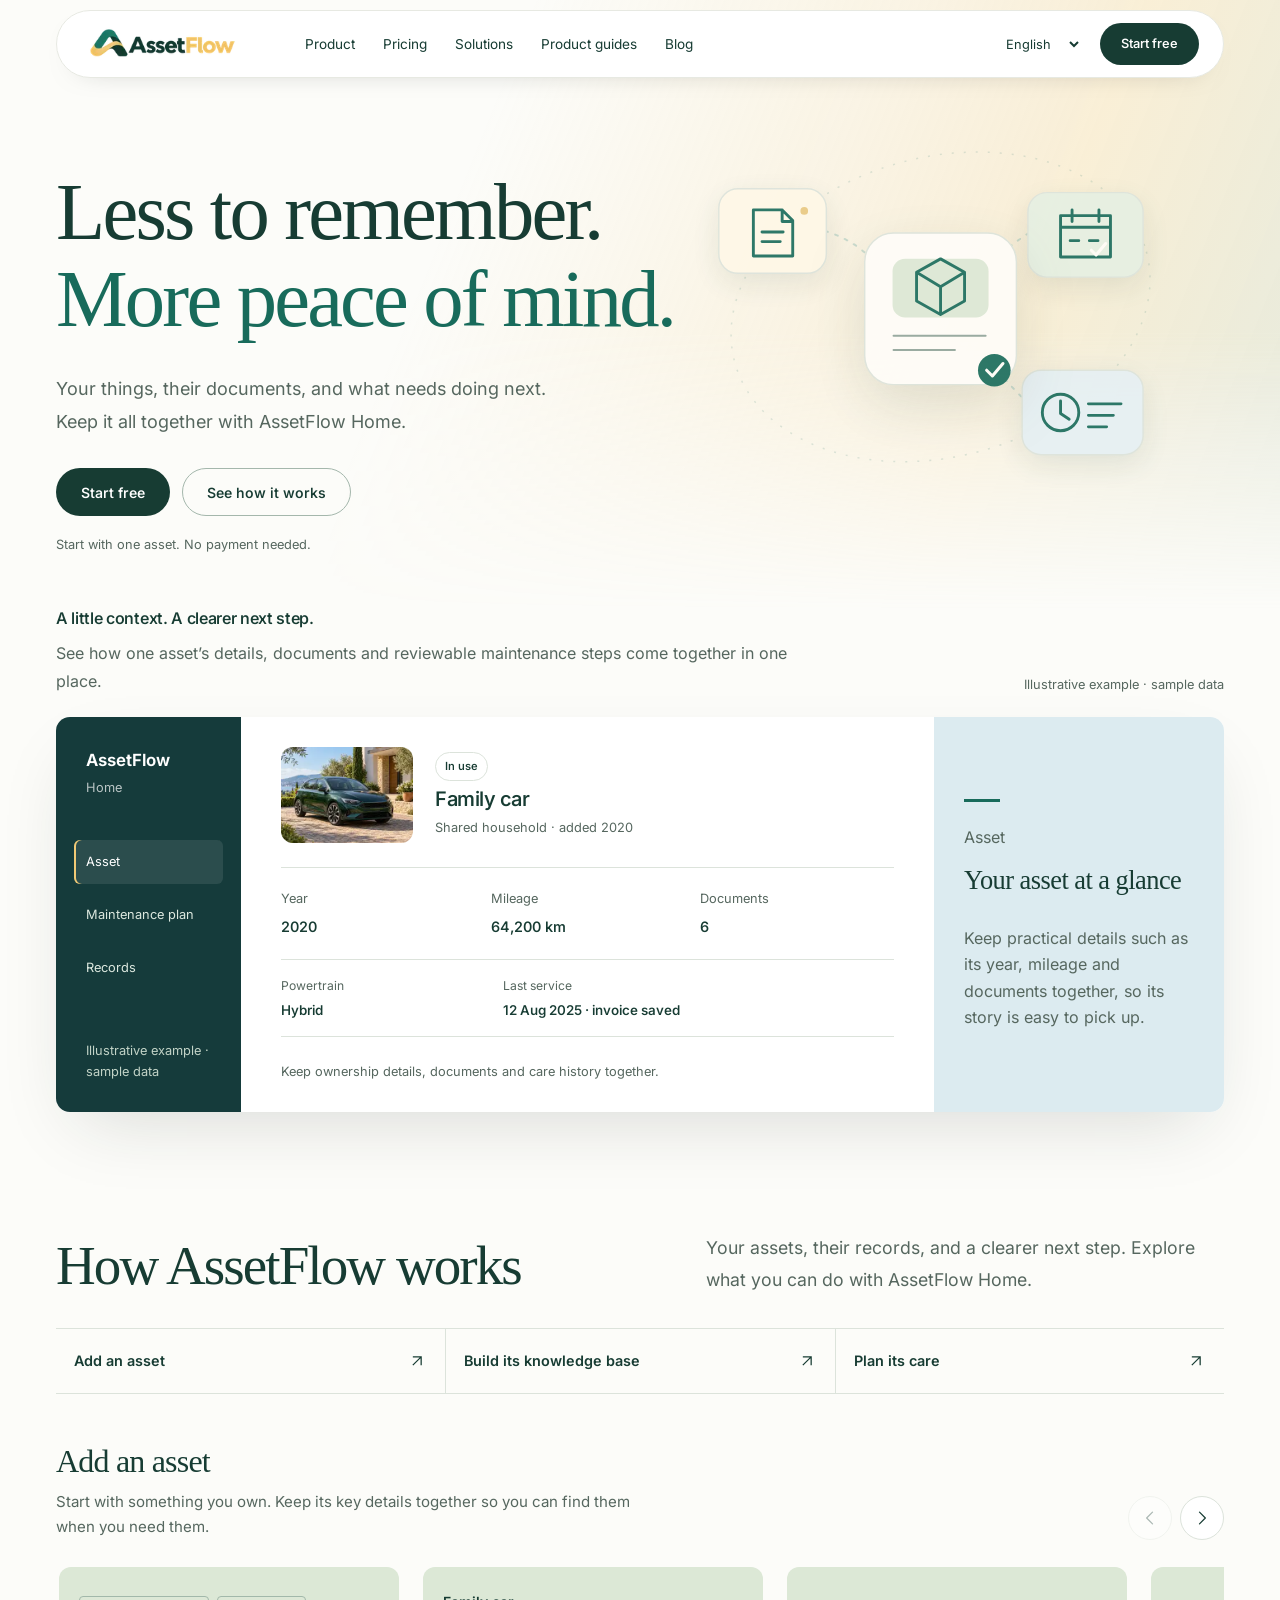
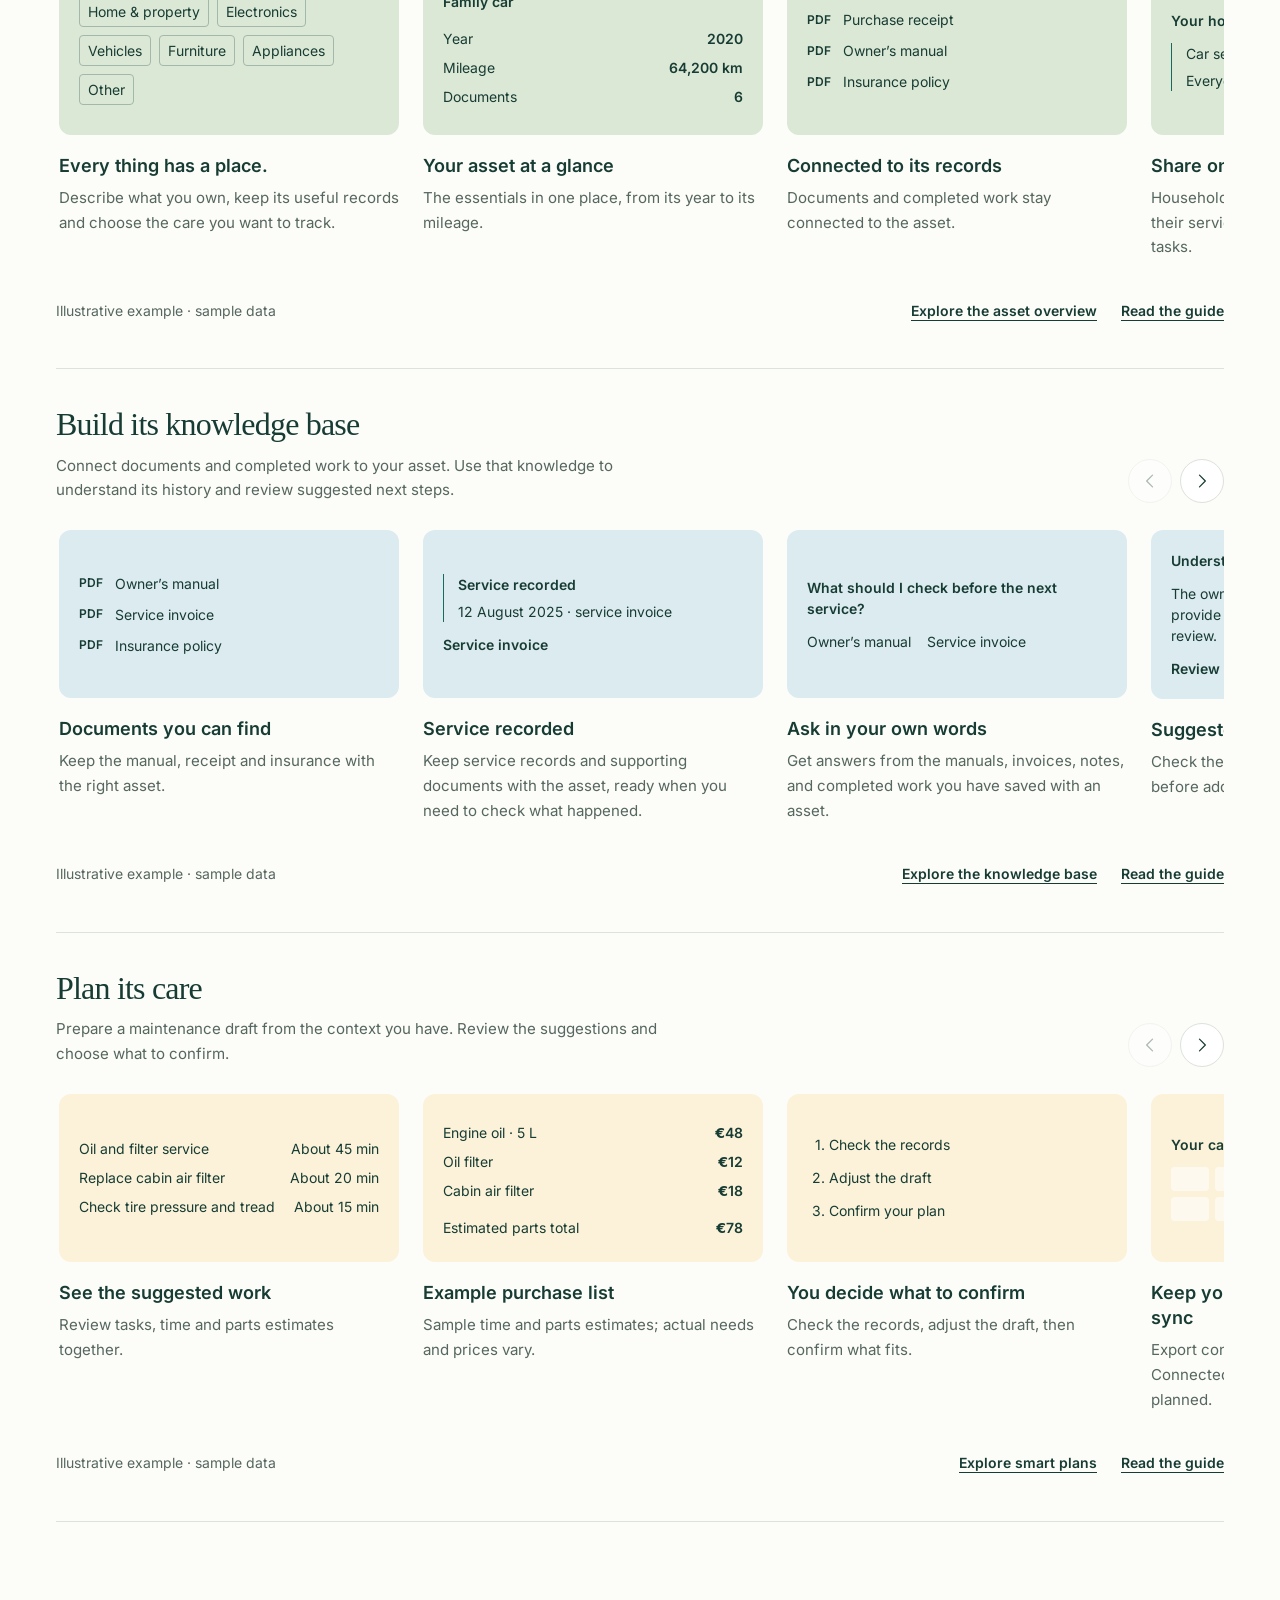
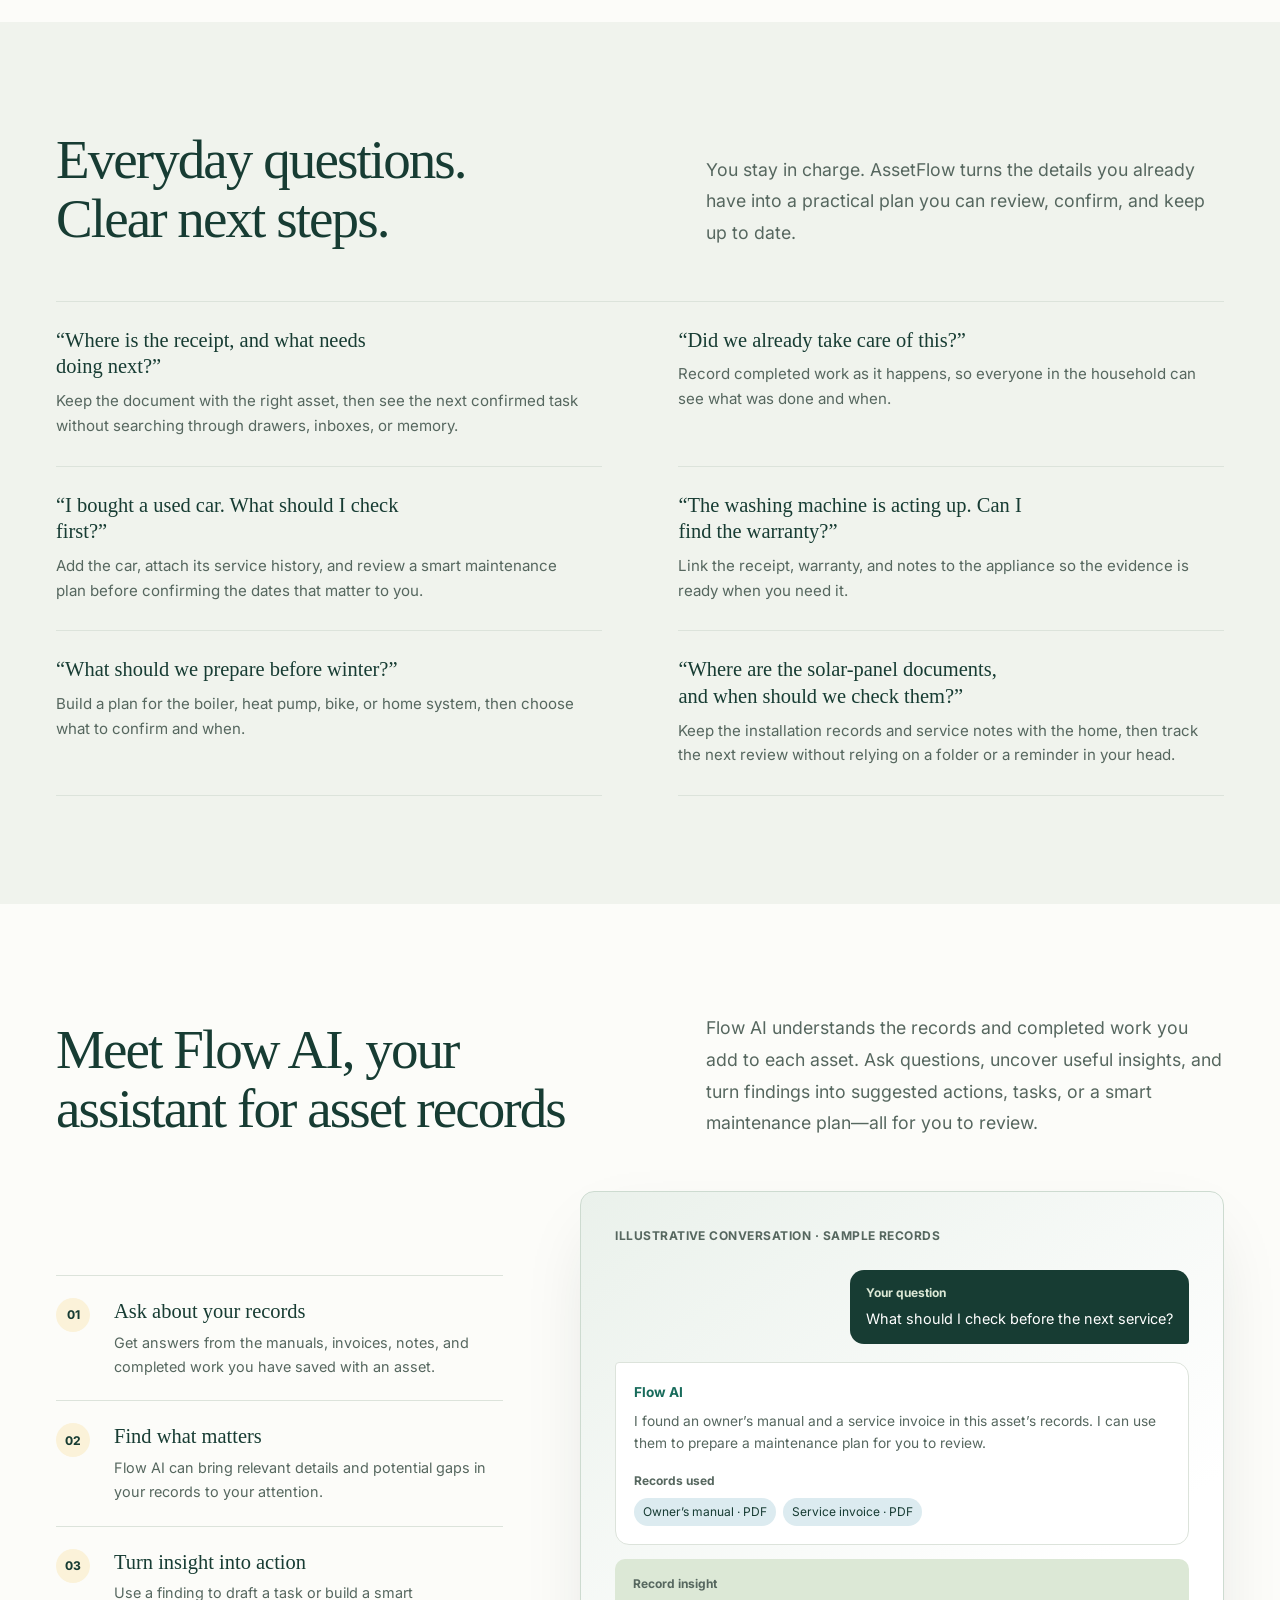
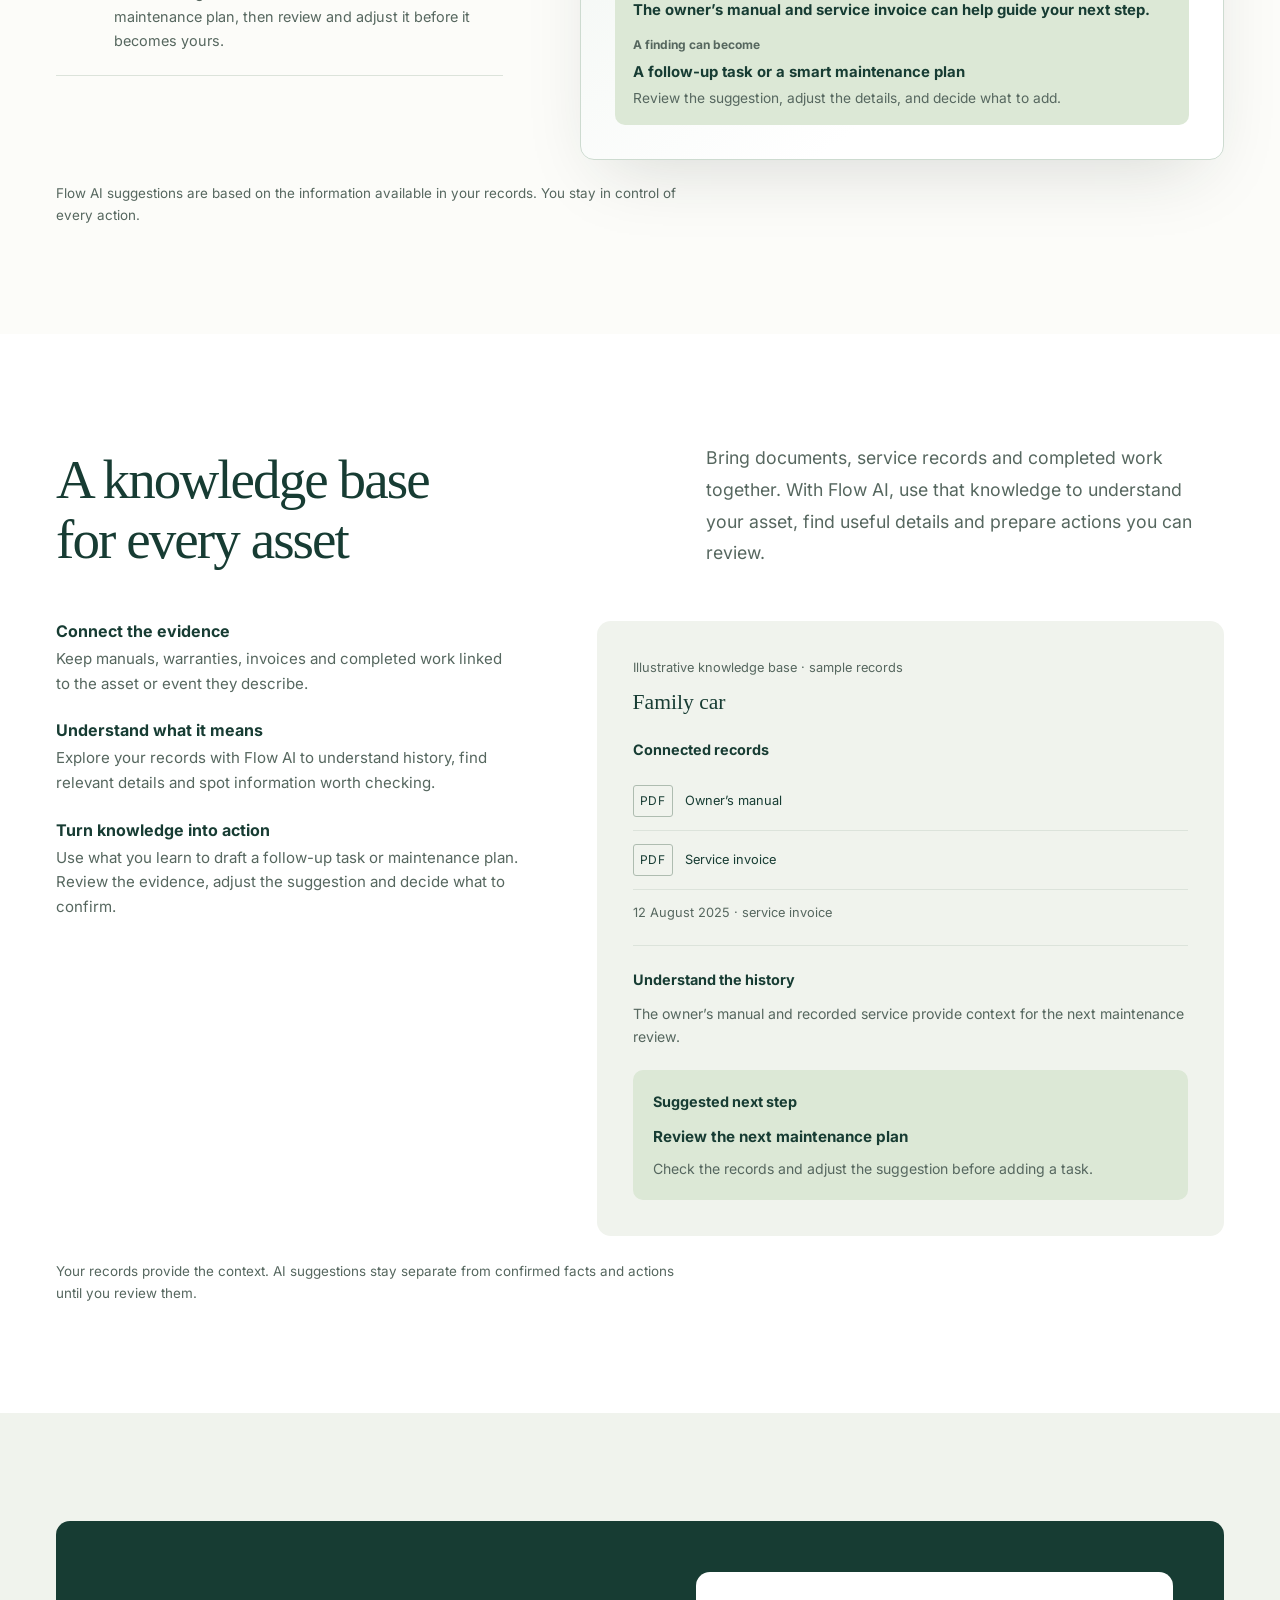
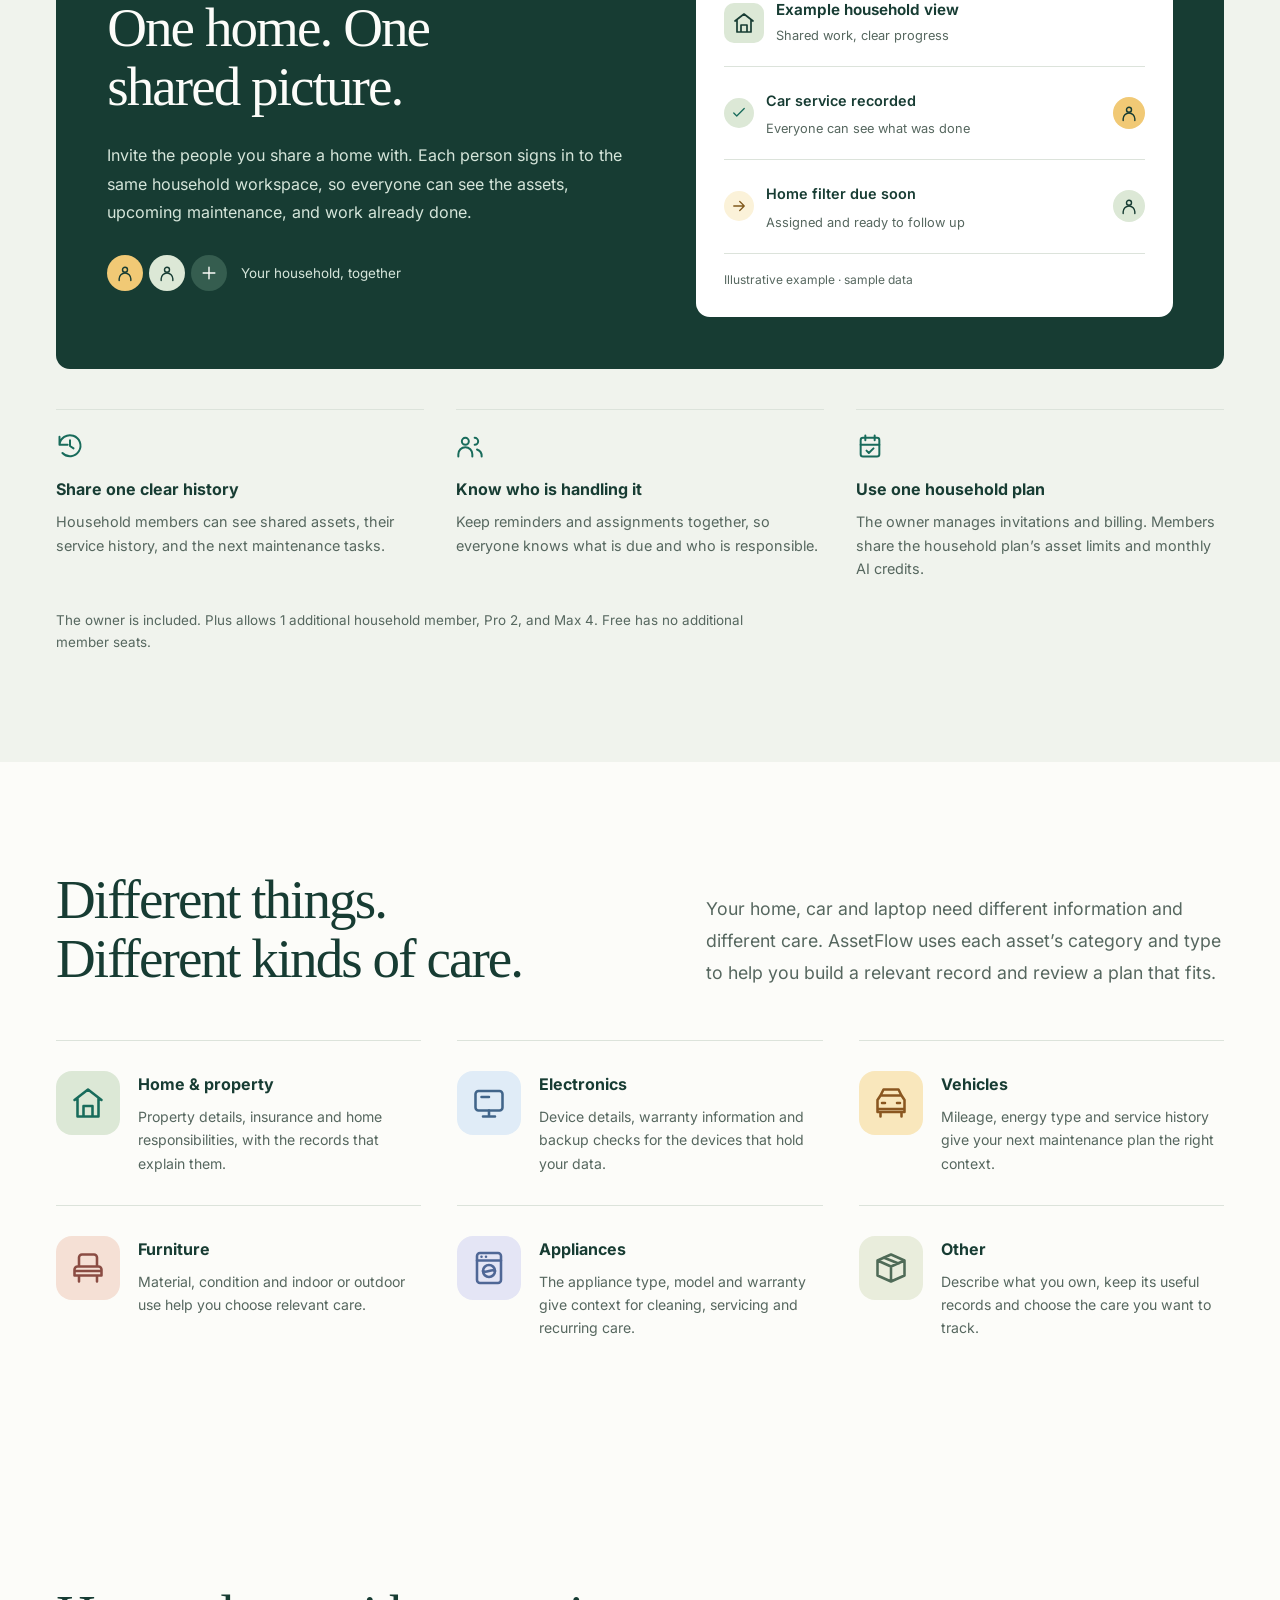
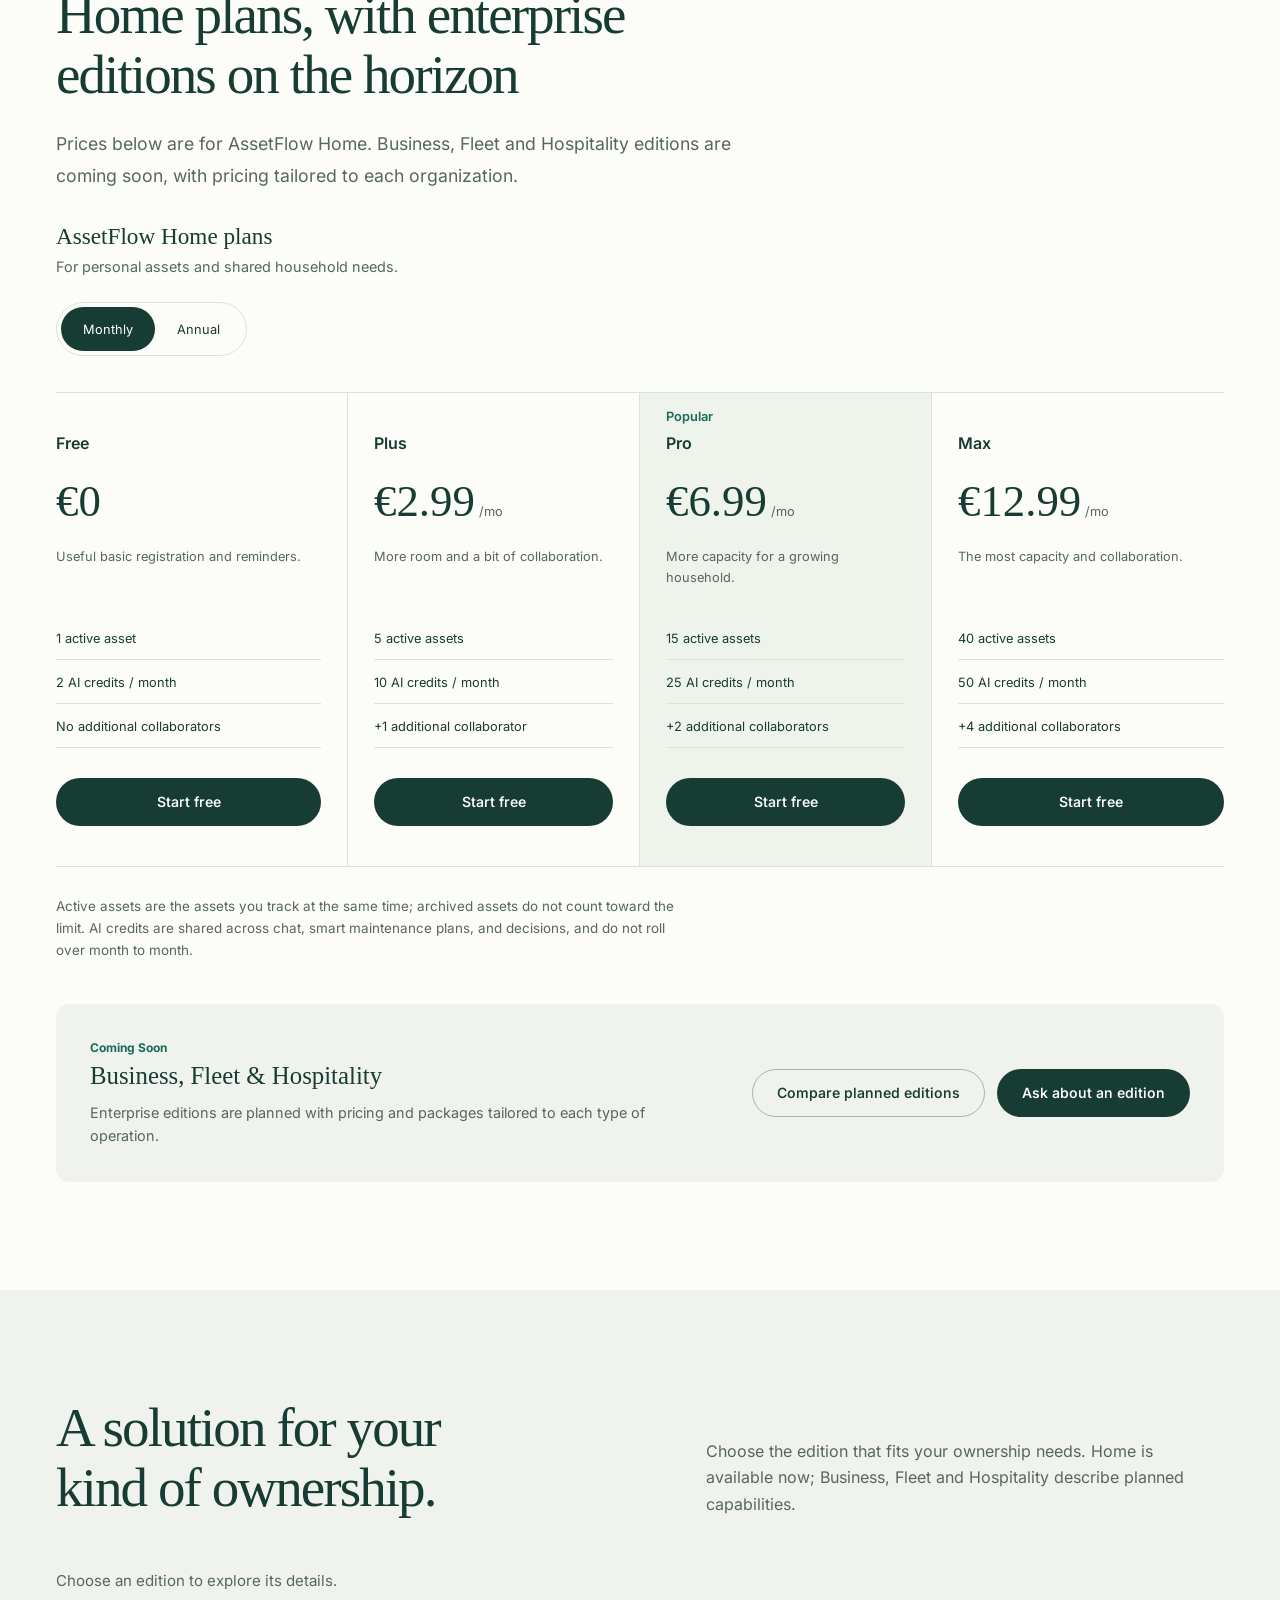
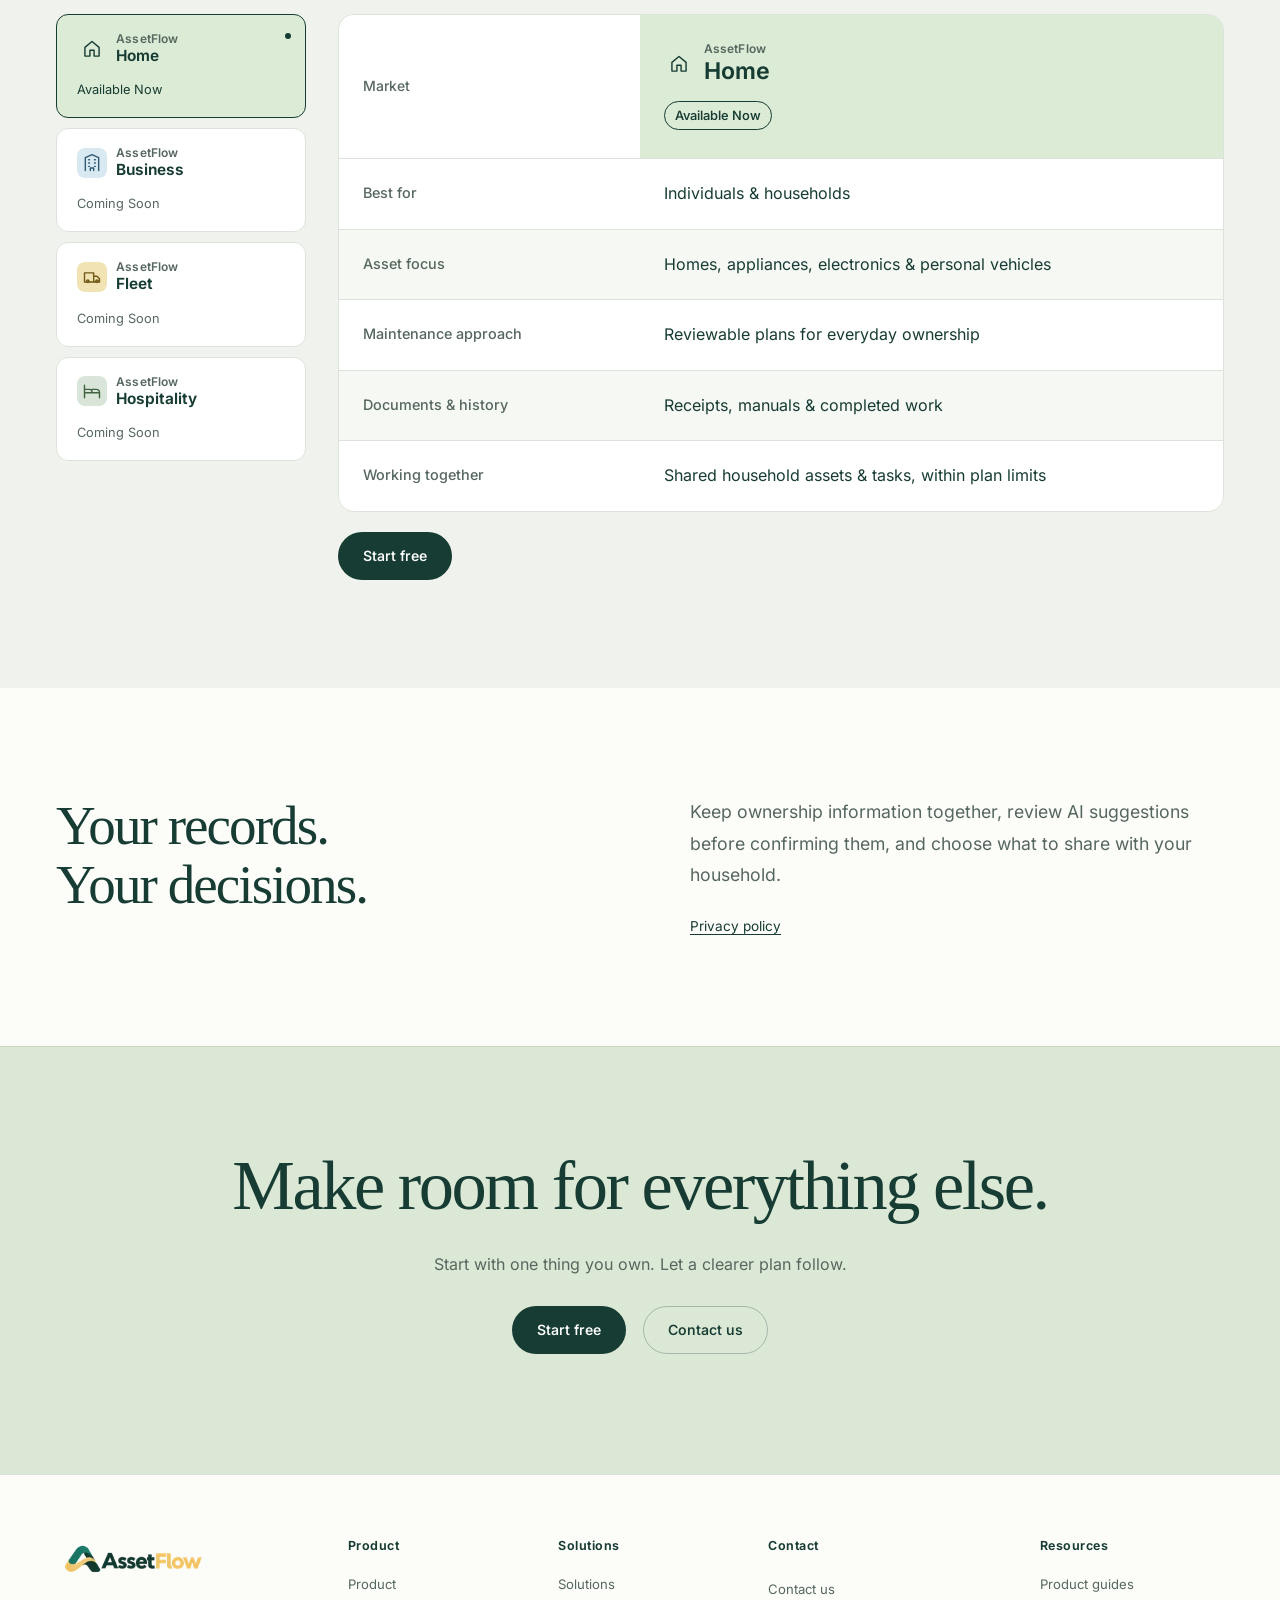
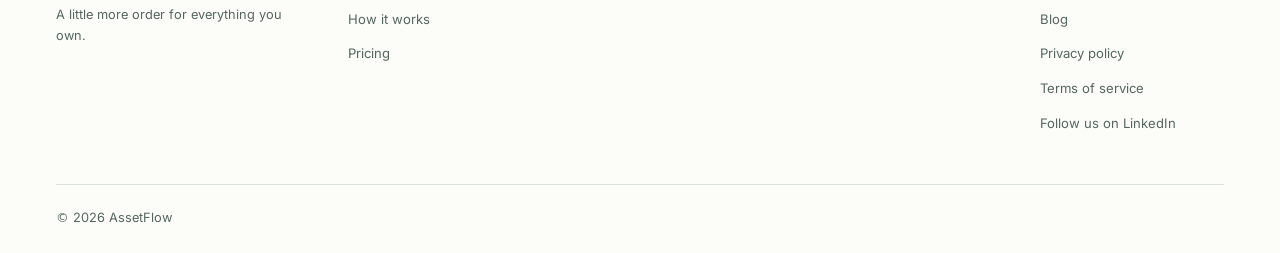
==== commit 3771380b: "Split landing pricing and solutions pages" ====
--- a/index.html
+++ b/index.html
@@ -117,10 +117,9 @@
           data-i18n-aria="site.navigation"
           aria-label="Main navigation"
         >
-          <a data-i18n="site.product" href="#product">Product</a
-          ><a data-i18n="site.how" href="#how-it-works">How it works</a
-          ><a href="#editions" data-i18n="site.solutions">Solutions</a
-          ><a data-i18n="nav.pricing" href="#pricing">Pricing</a
+          <a href="#product" data-home-product data-i18n="site.product">Product</a
+          ><a href="/pricing/en/" data-pricing-index data-i18n="nav.pricing">Pricing</a
+          ><a href="/solutions/en/" data-solutions-index data-i18n="site.solutions">Solutions</a
           ><a data-i18n="nav.docs" href="/docs/en/" data-doc-index>Product guides</a
           ><a data-i18n="nav.blogs" href="/blog/en/" data-blog-index>Blog</a>
         </nav>
@@ -149,8 +148,8 @@
           <nav data-i18n-aria="site.navigation" aria-label="Main navigation">
             <a data-i18n="site.product" href="#product">Product</a
             ><a data-i18n="site.how" href="#how-it-works">How it works</a
-            ><a href="#editions" data-i18n="site.solutions">Solutions</a
-            ><a data-i18n="nav.pricing" href="#pricing">Pricing</a
+            ><a href="/pricing/en/" data-pricing-index data-i18n="nav.pricing">Pricing</a
+            ><a href="/solutions/en/" data-solutions-index data-i18n="site.solutions">Solutions</a
             ><a data-i18n="nav.docs" href="/docs/en/" data-doc-index>Product guides</a
             ><a data-i18n="nav.blogs" href="/blog/en/" data-blog-index>Blog</a>
           </nav>
@@ -168,10 +167,12 @@
           ><span data-i18n="site.product">Product</span></a
         ><a href="#how-it-works" data-section-link
           ><span data-i18n="site.how">How it works</span></a
-        ><a href="#pricing" data-section-link
-          ><span data-i18n="nav.pricing">Pricing</span></a
-        ><a href="#editions" data-section-link
-          ><span data-i18n="site.solutions">Solutions</span></a>
+        ><a href="#flow-ai" data-section-link
+          ><span data-i18n="site.flowNav">Flow AI</span></a
+        ><a href="#records-library" data-section-link
+          ><span data-i18n="site.recordsNav">Records</span></a
+        ><a href="#household" data-section-link
+          ><span data-i18n="site.householdNav">Household</span></a>
       </nav>
       <section class="hero">
         <div class="hero-color" aria-hidden="true"></div>
@@ -1400,6 +1401,7 @@
           </div>
         </div>
       </section>
+      <!-- marketing-page:pricing:start -->
       <section id="pricing" class="section pricing">
         <div class="wrap">
           <h2 data-i18n="pricing.title">
@@ -1583,12 +1585,14 @@
               <p data-i18n="pricing.enterpriseBody">Enterprise editions are planned with pricing and packages tailored to each type of operation.</p>
             </div>
             <div class="enterprise-pricing-actions">
-              <a class="btn btn-outline" href="#editions" data-i18n="pricing.compareEditions">Compare planned editions</a>
+              <a class="btn btn-outline" href="/solutions/en/" data-solutions-index data-i18n="pricing.compareEditions">Compare planned editions</a>
               <button class="btn btn-primary" type="button" data-contact-open data-i18n="pricing.contactEdition">Ask about an edition</button>
             </div>
           </aside>
         </div>
       </section>
+      <!-- marketing-page:pricing:end -->
+      <!-- marketing-page:solutions:start -->
       <section id="editions" class="section future-section">
         <div class="wrap">
           <div class="section-heading">
@@ -1824,6 +1828,7 @@
           </div>
         </div>
       </section>
+      <!-- marketing-page:solutions:end -->
       <section class="section control-section">
         <div class="wrap control-layout">
           <h2>
@@ -1863,6 +1868,7 @@
             href="https://myassetsflow.app"
             >Start free</a
           >
+          <button class="btn btn-outline closing-contact" type="button" data-contact-open data-general-contact data-i18n="contact.contactUs">Contact us</button>
         </div>
       </section>
     </main>
@@ -1888,13 +1894,19 @@
           <nav aria-label="Product" data-i18n-aria="site.product">
             <a href="#product" data-i18n="site.product">Product</a>
             <a href="#how-it-works" data-i18n="site.how">How it works</a>
-            <a href="#pricing" data-i18n="nav.pricing">Pricing</a>
+            <a href="/pricing/en/" data-pricing-index data-i18n="nav.pricing">Pricing</a>
           </nav>
         </section>
         <section class="footer-group">
           <h2 data-i18n="site.solutions">Solutions</h2>
           <nav aria-label="Solutions" data-i18n-aria="site.solutions">
-            <a href="#editions" data-i18n="site.solutions">Solutions</a>
+            <a href="/solutions/en/" data-solutions-index data-i18n="site.solutions">Solutions</a>
+          </nav>
+        </section>
+        <section class="footer-group">
+          <h2 data-i18n="contact.heading">Contact</h2>
+          <nav aria-label="Contact" data-i18n-aria="contact.heading">
+            <button class="footer-contact-link" type="button" data-contact-open data-general-contact data-i18n="contact.contactUs">Contact us</button>
           </nav>
         </section>
         <section class="footer-group">
@@ -1928,10 +1940,11 @@
       <form class="contact-form" id="edition-contact-form">
         <button class="contact-close" type="button" data-contact-close aria-label="Close" data-i18n-aria="contact.close"><svg viewBox="0 0 24 24" aria-hidden="true" focusable="false"><path d="m6 6 12 12M18 6 6 18"/></svg></button>
         <h2 id="contact-title" data-i18n="contact.title">Ask about an edition</h2>
-        <p data-i18n="contact.lead">Tell us what you would like to know. Your message will go to the AssetFlow team.</p>
+        <p data-i18n="contact.lead">Tell us what you would like to know. Send your message here and we’ll reply to your email.</p>
         <label for="contact-edition" data-i18n="contact.editionLabel">Edition</label>
         <select id="contact-edition" name="edition" required>
           <option value="" data-i18n="contact.chooseEdition">Choose an edition</option>
+          <option value="General" data-i18n="contact.general">General question</option>
           <option value="Business" data-i18n="contact.business">Business</option>
           <option value="Fleet" data-i18n="contact.fleet">Fleet</option>
           <option value="Hospitality" data-i18n="contact.hospitality">Hospitality</option>
@@ -1942,8 +1955,9 @@
         <textarea id="contact-message" name="message" rows="3" maxlength="4000" required></textarea>
         <div class="contact-trap" aria-hidden="true"><label for="contact-website">Website</label><input id="contact-website" name="website" tabindex="-1" autocomplete="off"></div>
         <p class="contact-status" id="contact-status" role="status" aria-live="polite"></p>
+        <a class="contact-status" id="contact-mailto-link" href="mailto:contact@myassetsflow.com" hidden data-i18n="contact.openEmail">If sending fails, open a prefilled email draft.</a>
         <button class="btn btn-primary contact-submit" type="submit" data-i18n="contact.send">Send message</button>
-        <p class="contact-recipient" data-i18n="contact.recipient">Sent to contact@myassetsflow.com</p>
+        <p class="contact-recipient" data-i18n="contact.recipient">Your message goes to our team. We’ll reply to the email you provide.</p>
       </form>
     </dialog>
   </body>
--- a/styles.css
+++ b/styles.css
@@ -156,6 +156,10 @@
   font-size: 1.1rem;
   max-width: 65ch;
   line-height: 1.8;
+}
+.marketing-page .pricing > .wrap > h1,
+.marketing-page .future-section .section-heading h1 {
+  font-size: clamp(2.5rem, 4.3vw, 4rem);
 }
 .section-note {
   font-size: 0.84rem;
@@ -1585,13 +1589,14 @@
 .closing p {
   margin-block: 28px;
 }
+.closing-contact { margin-inline-start: 12px; }
 .site-footer {
   border-block-start: 1px solid var(--color-border);
   padding-block: 60px 24px;
 }
 .footer-main {
   display: grid;
-  grid-template-columns: 1.25fr 1fr 0.8fr 1.2fr;
+  grid-template-columns: 1.25fr 0.85fr 0.85fr 1.15fr 0.9fr;
   gap: 36px;
 }
 .footer-group h2 {
@@ -1615,7 +1620,23 @@
   color: var(--color-primary);
   text-decoration: underline;
 }
+.footer-group nav .footer-contact-link {
+  border: 0;
+  padding: 0;
+  min-height: 32px;
+  background: transparent;
+  color: var(--color-muted);
+  font: inherit;
+  text-align: start;
+  text-decoration: none;
+  cursor: pointer;
+}
+.footer-group nav .footer-contact-link:hover {
+  color: var(--color-primary);
+  text-decoration: underline;
+}
 .footer-group nav a:focus-visible,
+.footer-group nav .footer-contact-link:focus-visible,
 .section-rail a:focus-visible {
   outline: 3px solid var(--color-primary);
   outline-offset: 3px;
@@ -2063,6 +2084,10 @@
   }
   .closing p {
     font-size: 0.92rem;
+  }
+  .closing-contact {
+    margin-inline-start: 0;
+    margin-block-start: 12px;
   }
   .footer-main {
     grid-template-columns: repeat(2, minmax(0, 1fr));
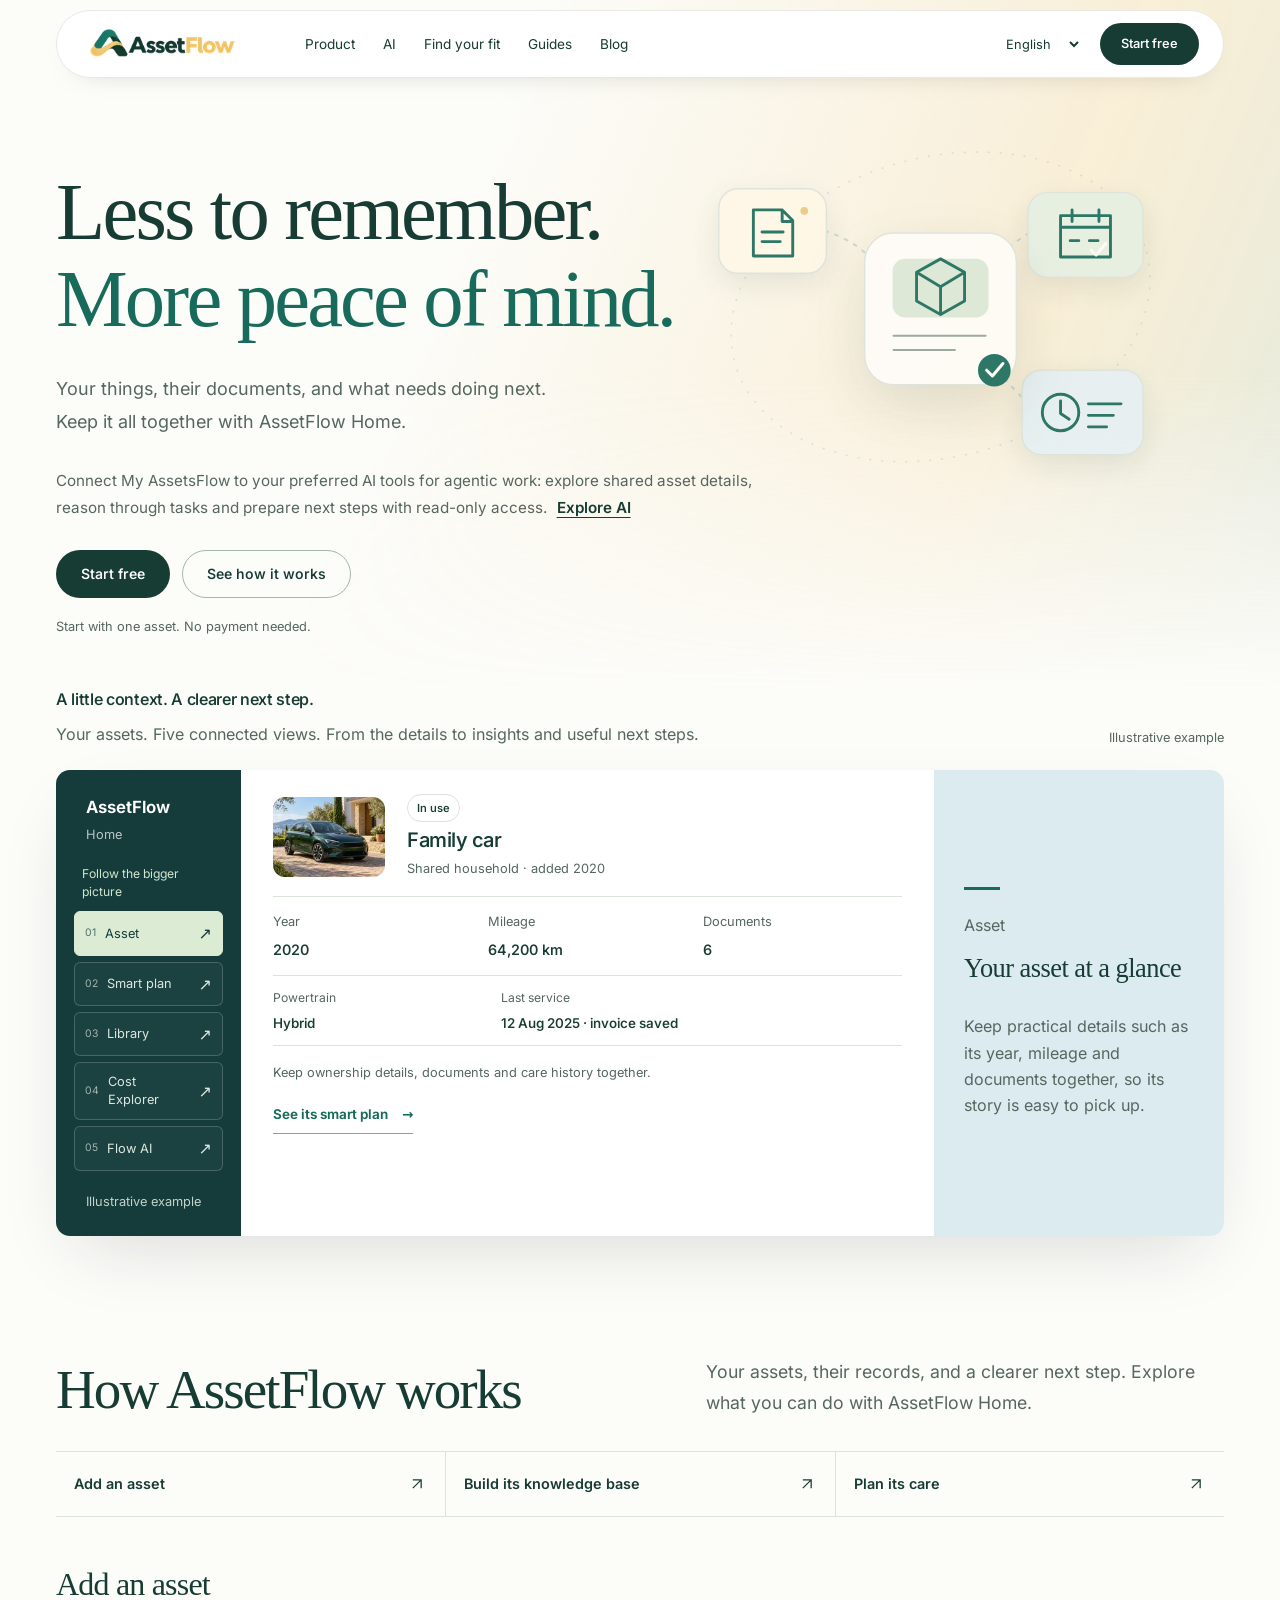
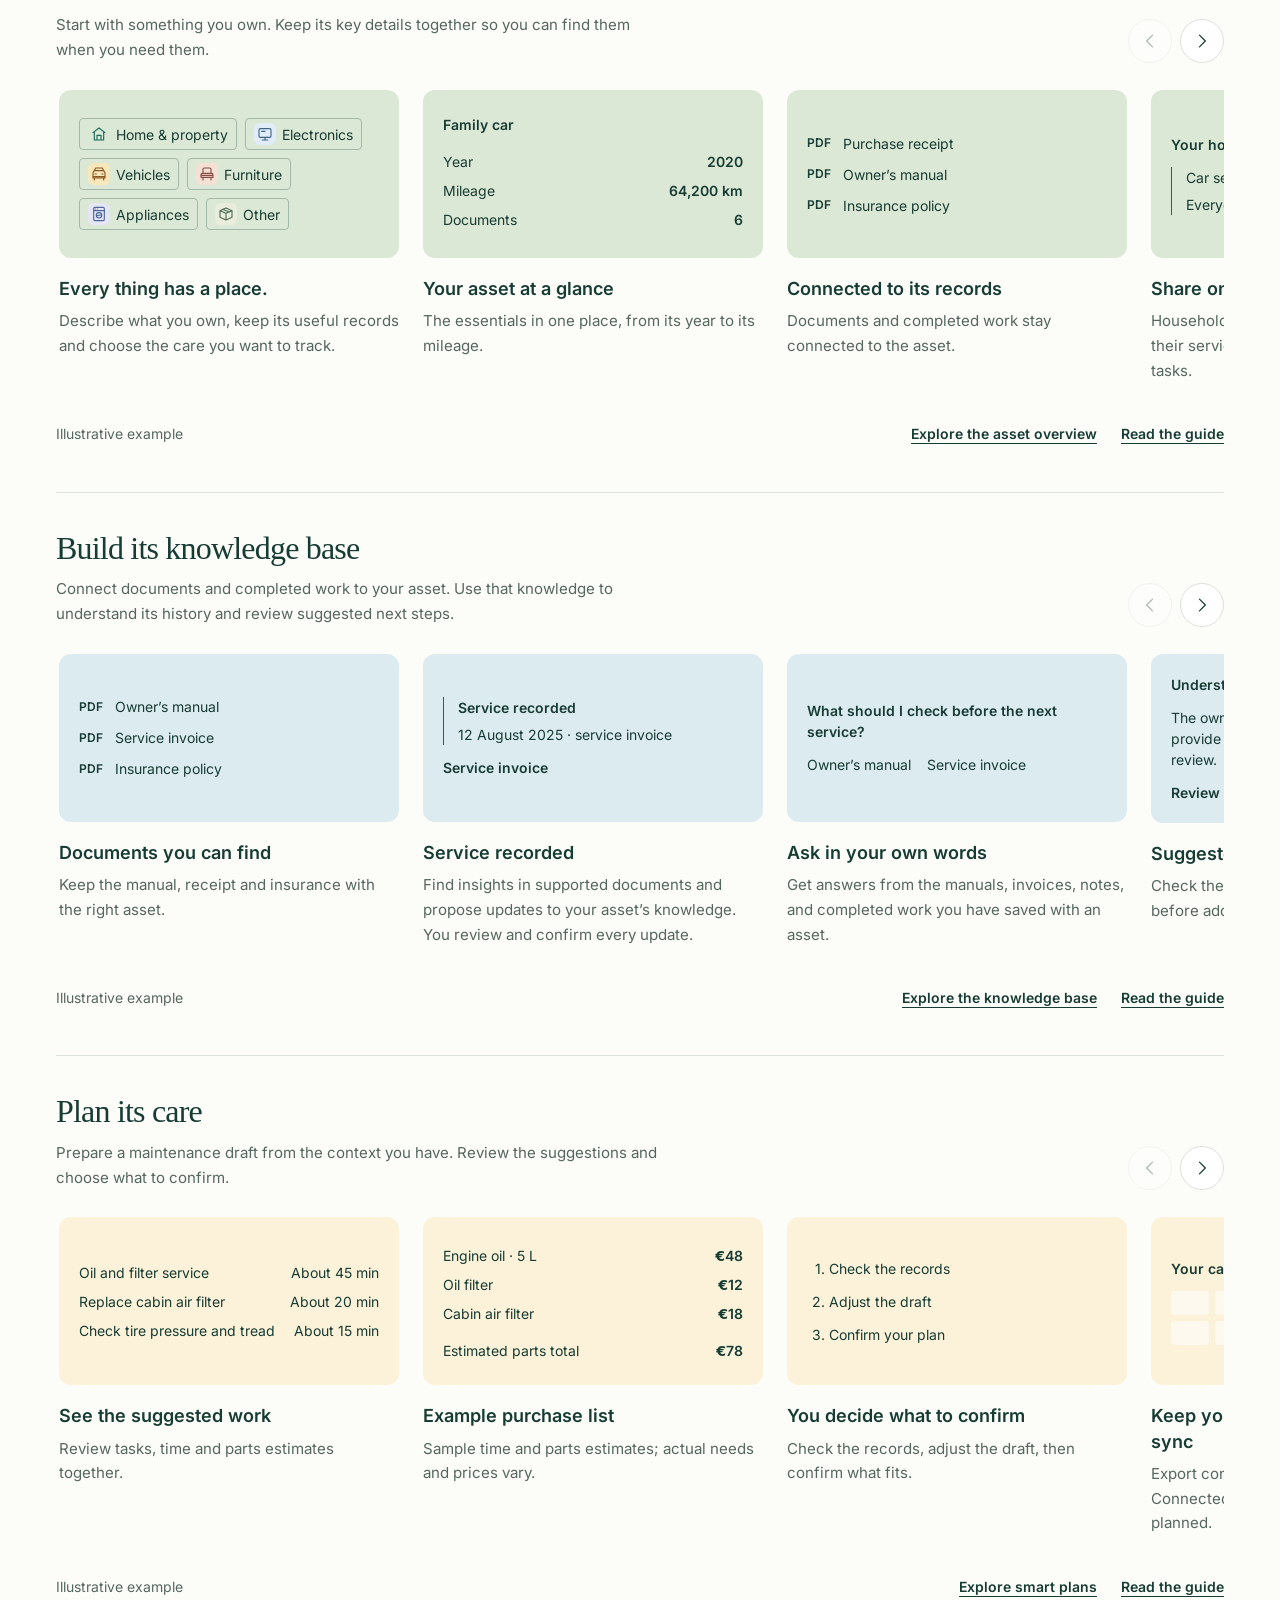
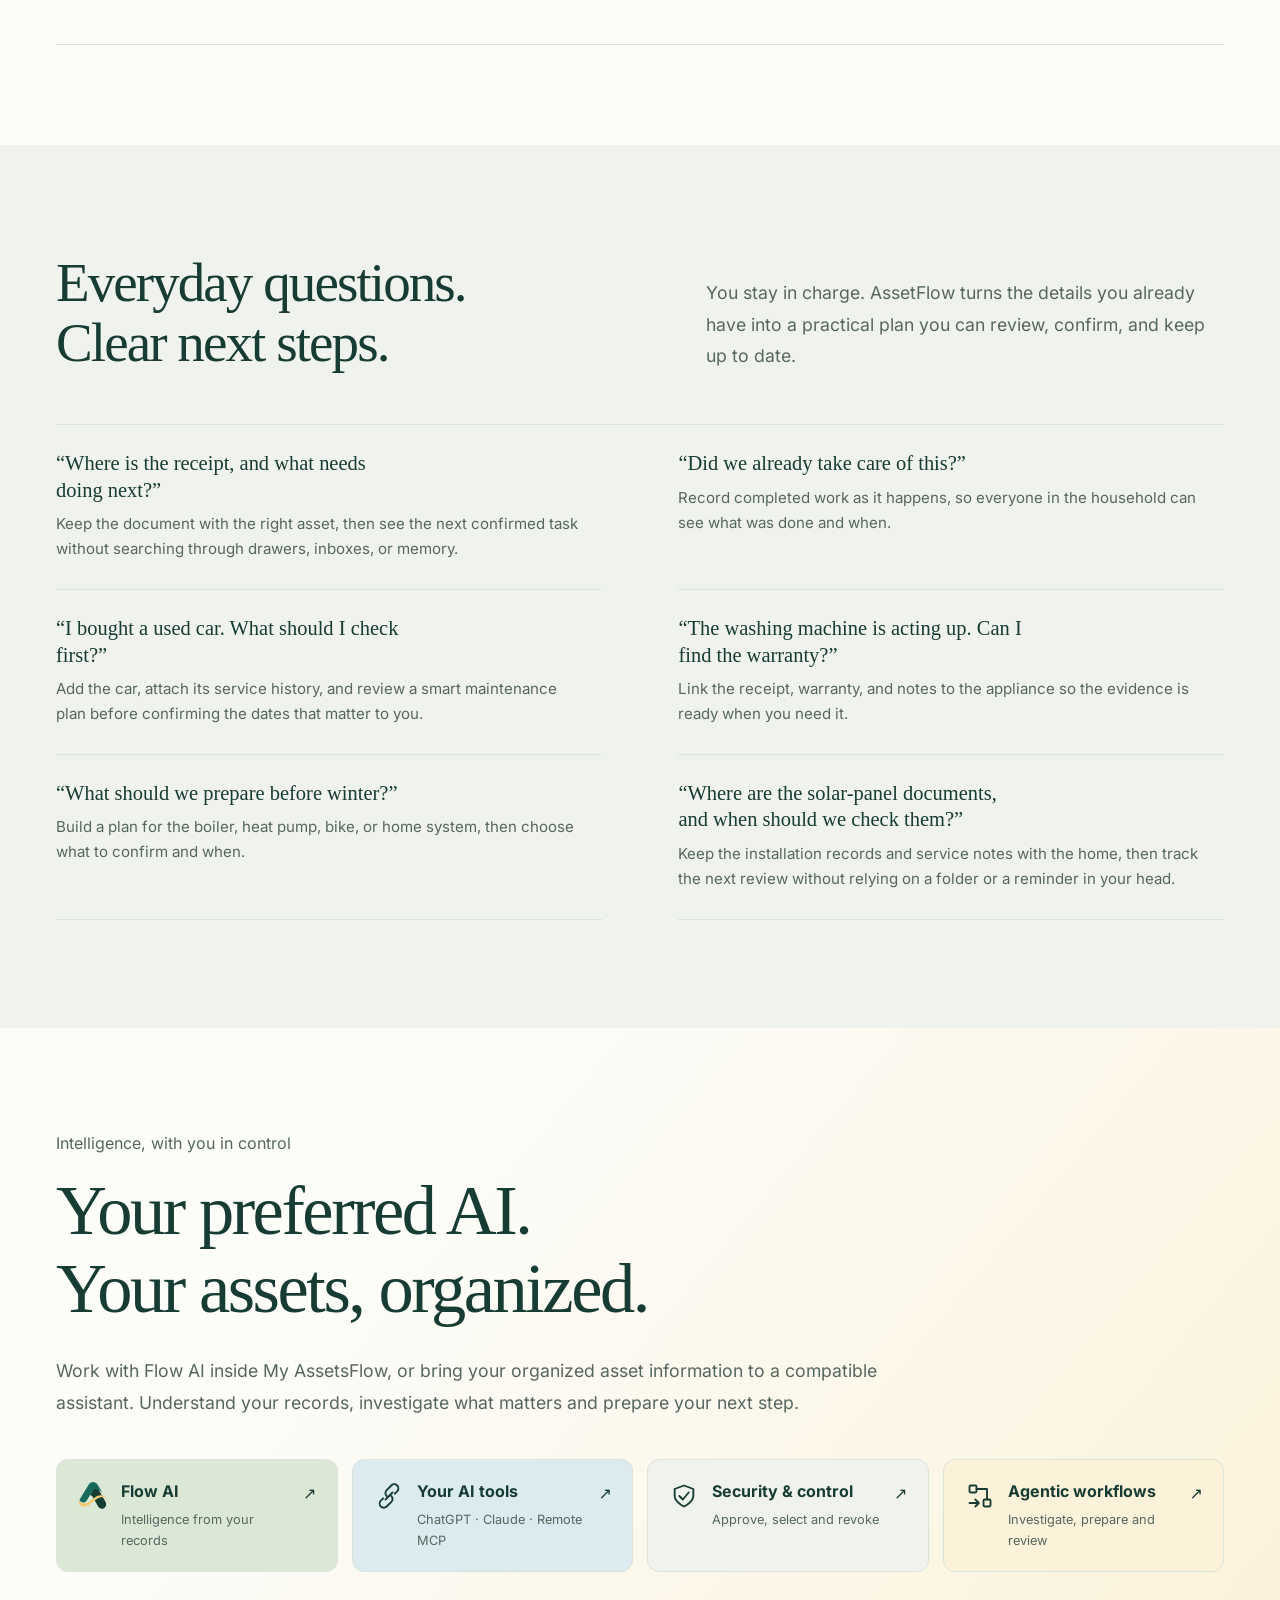
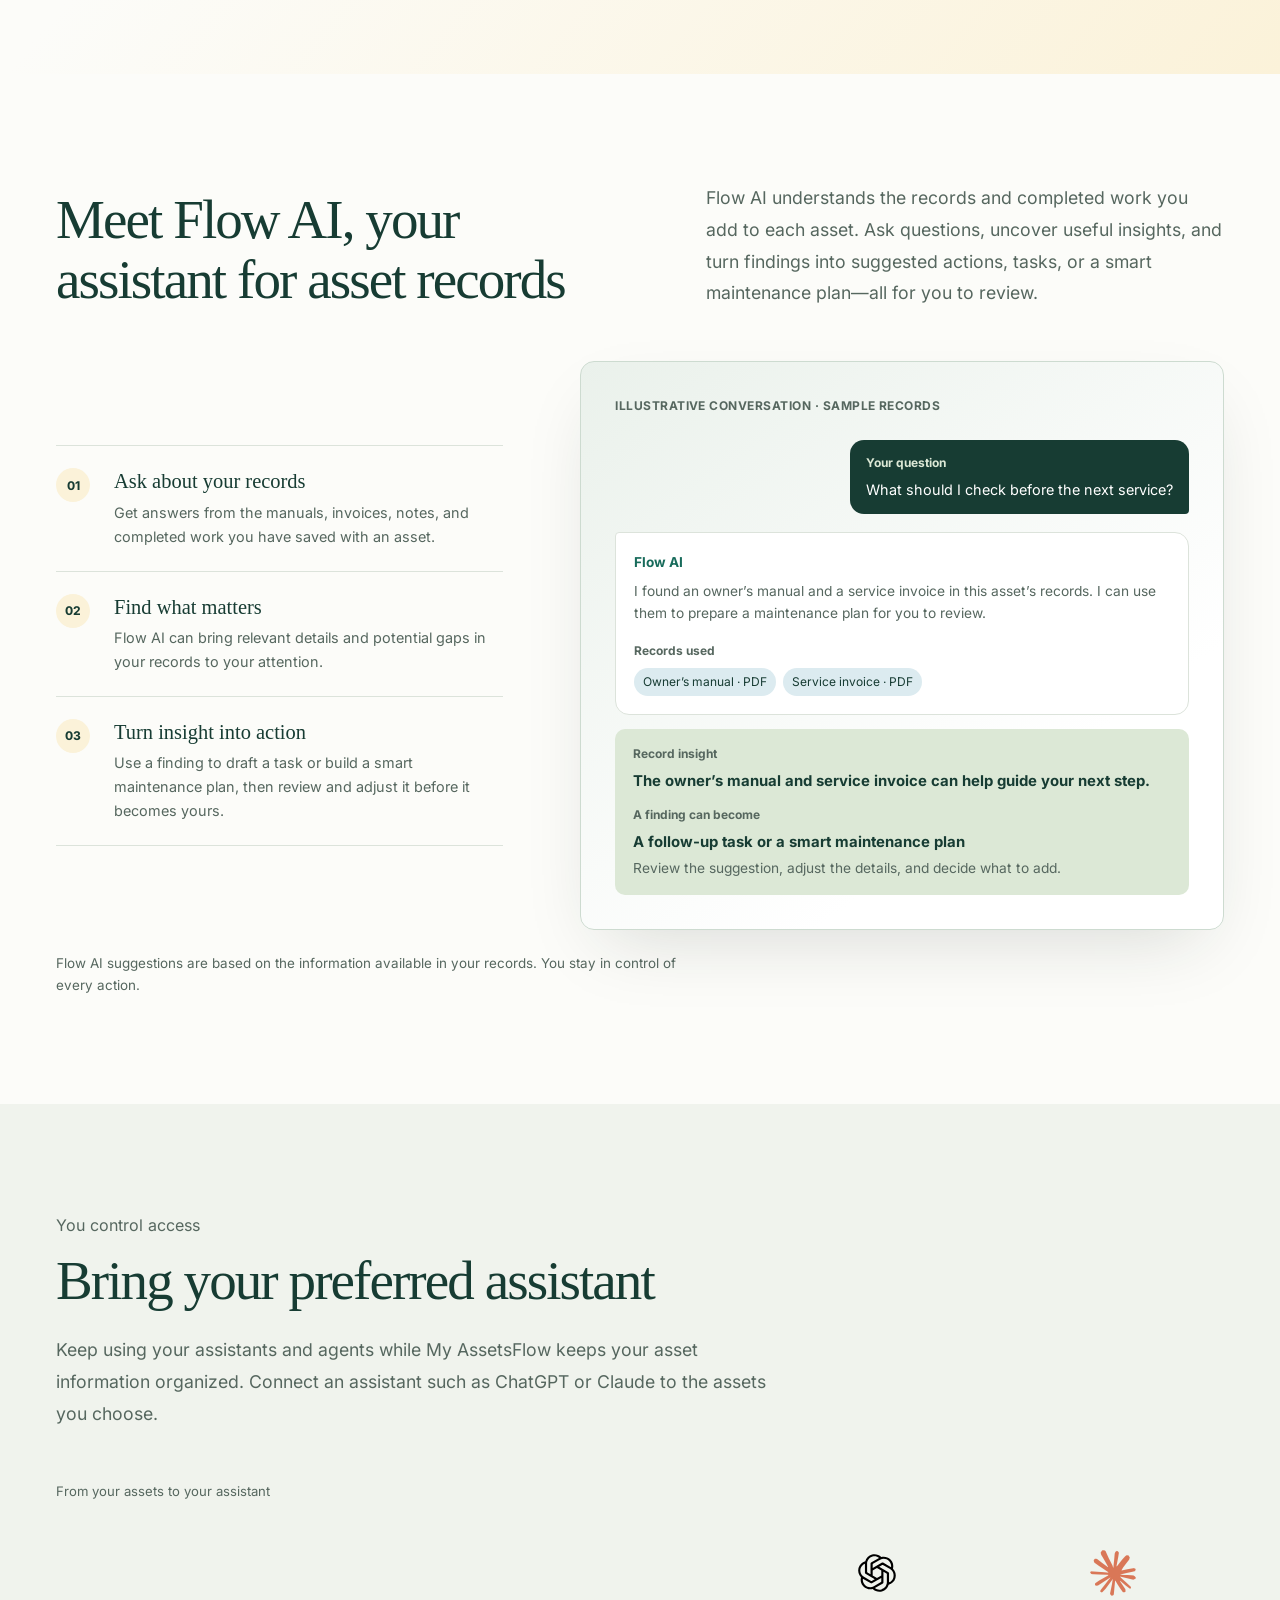
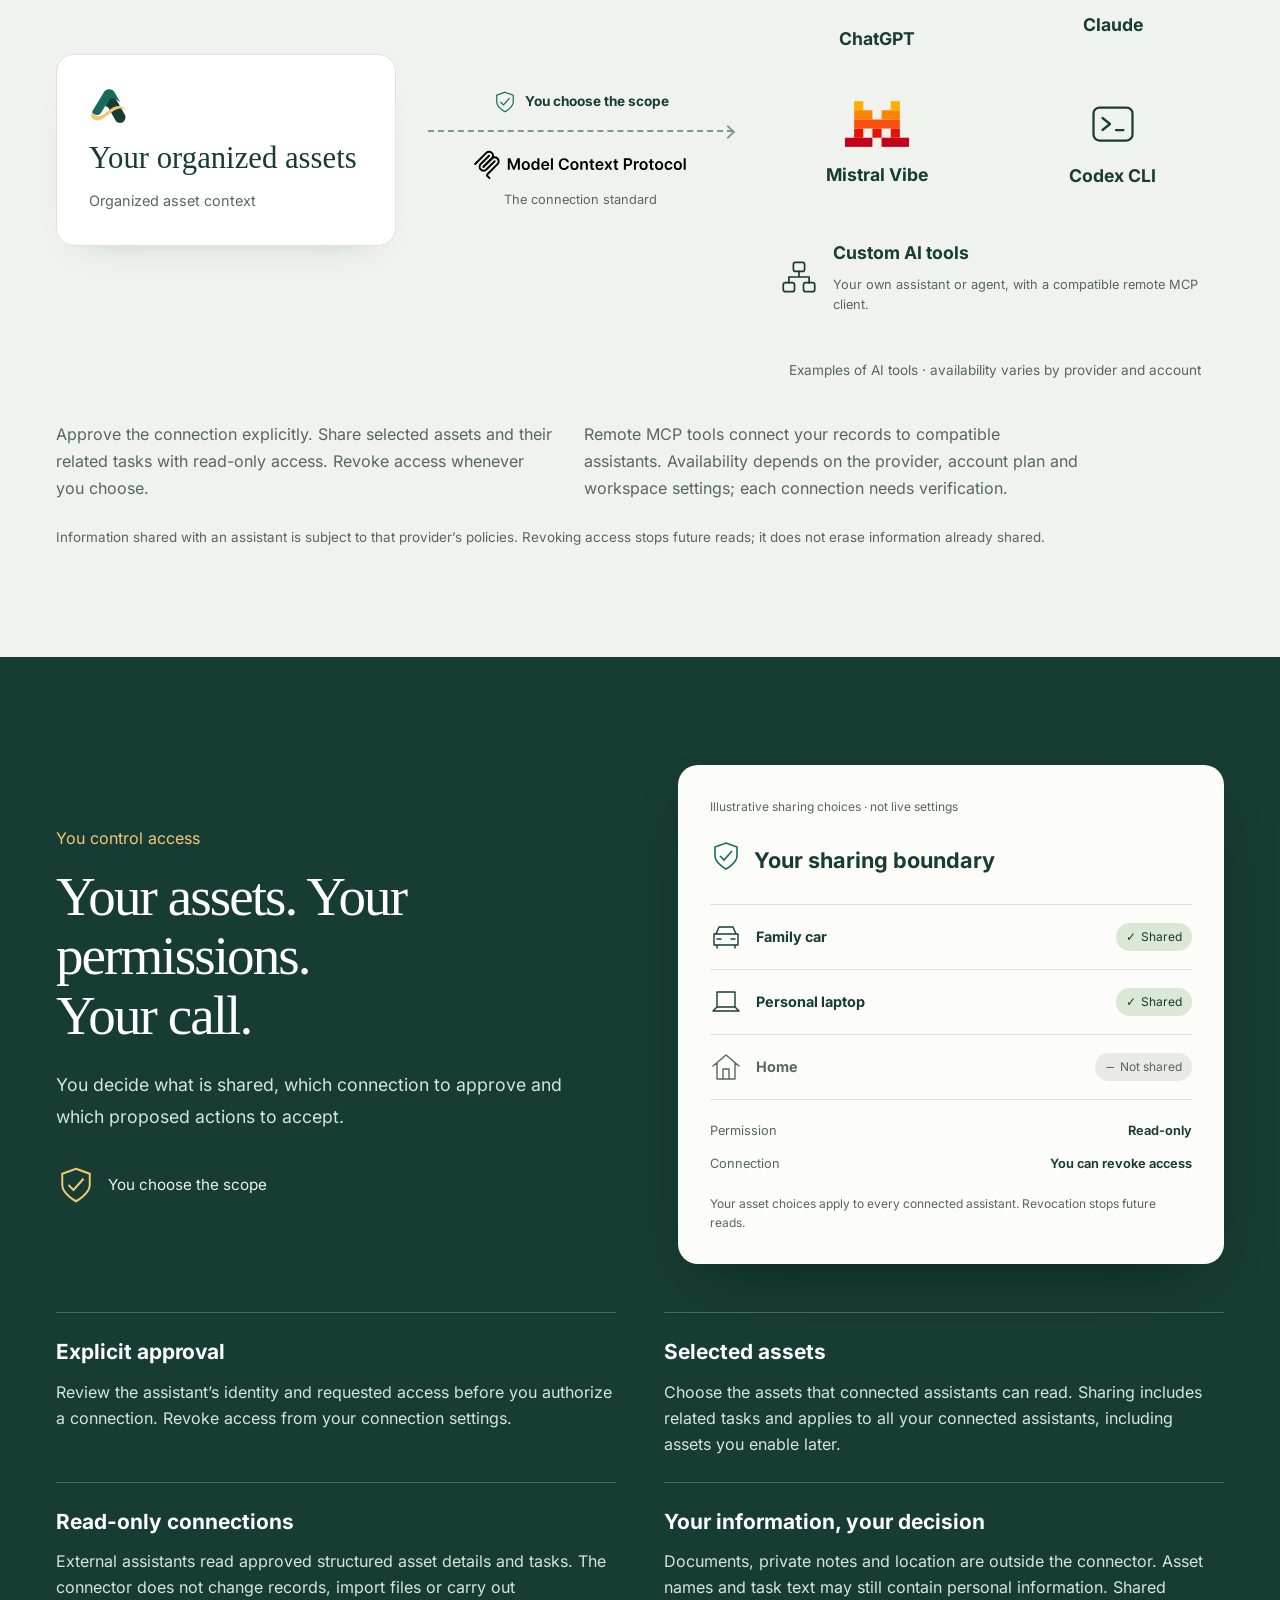
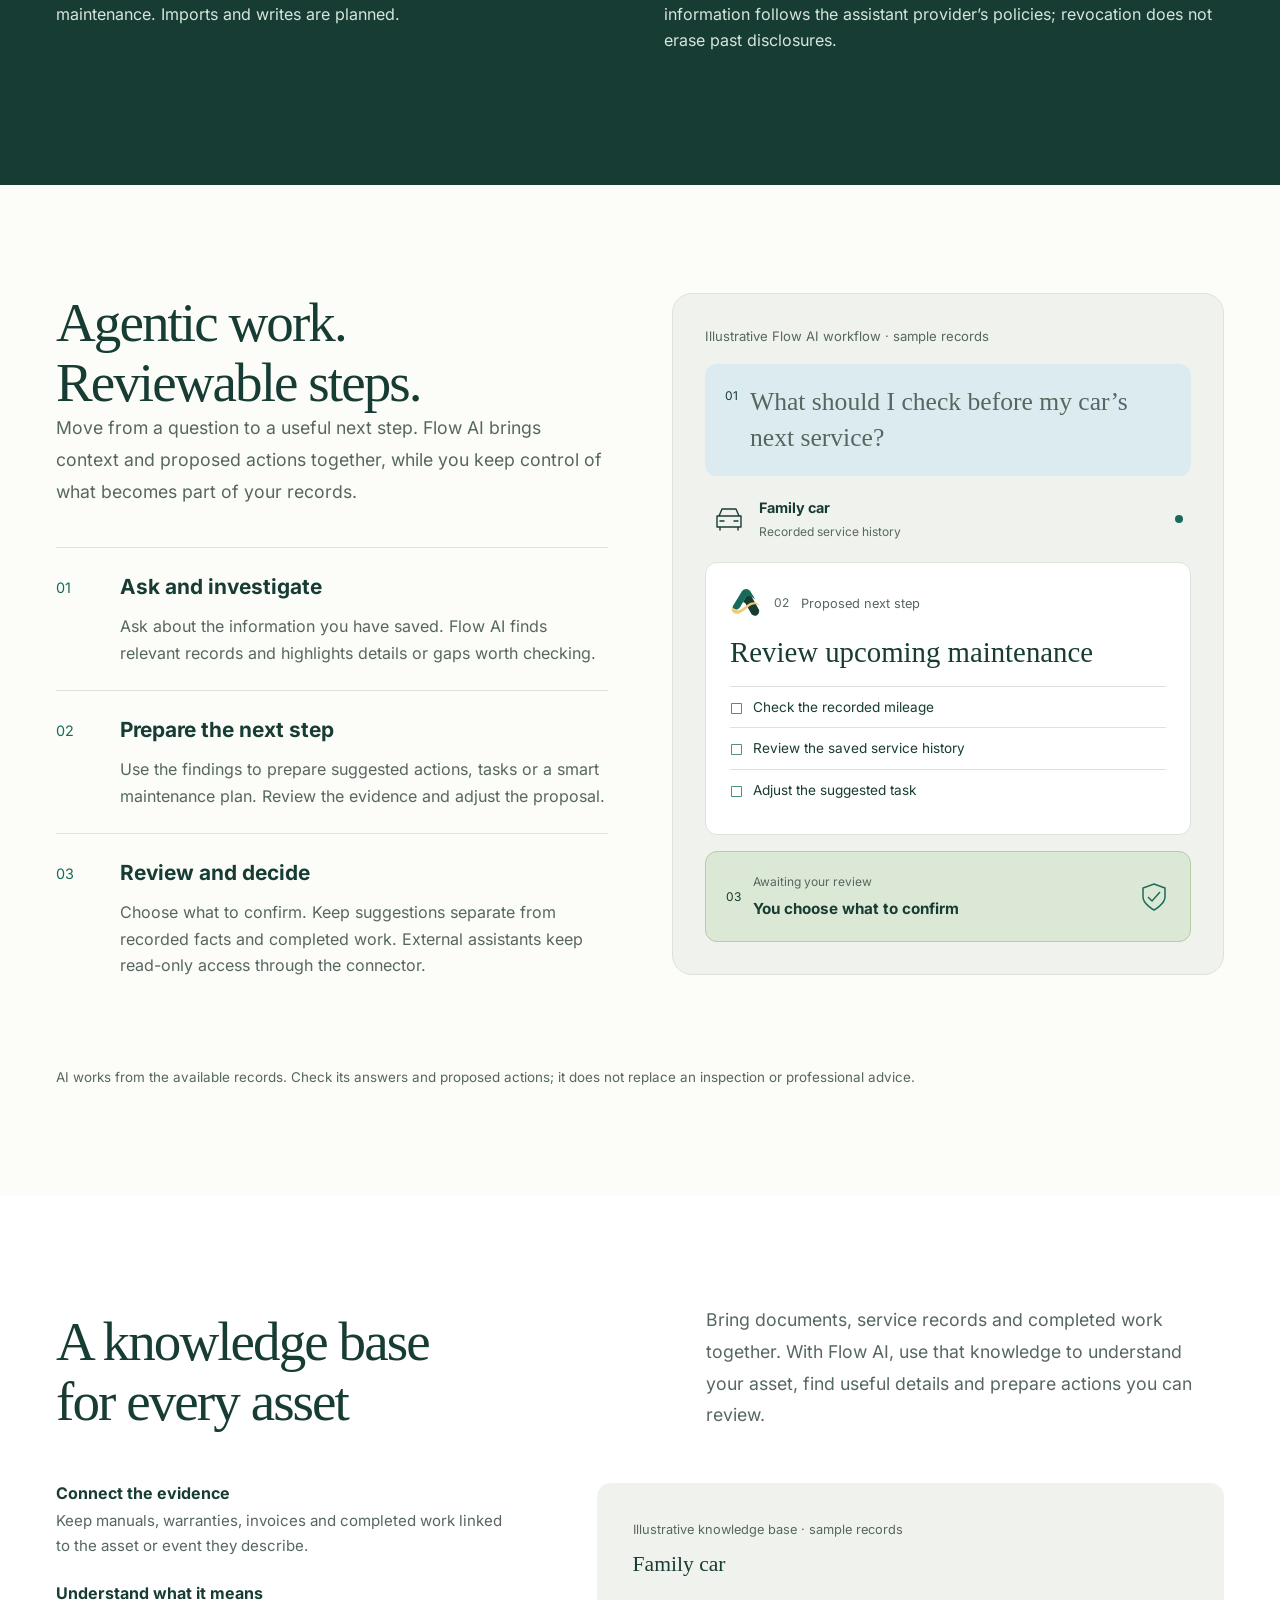
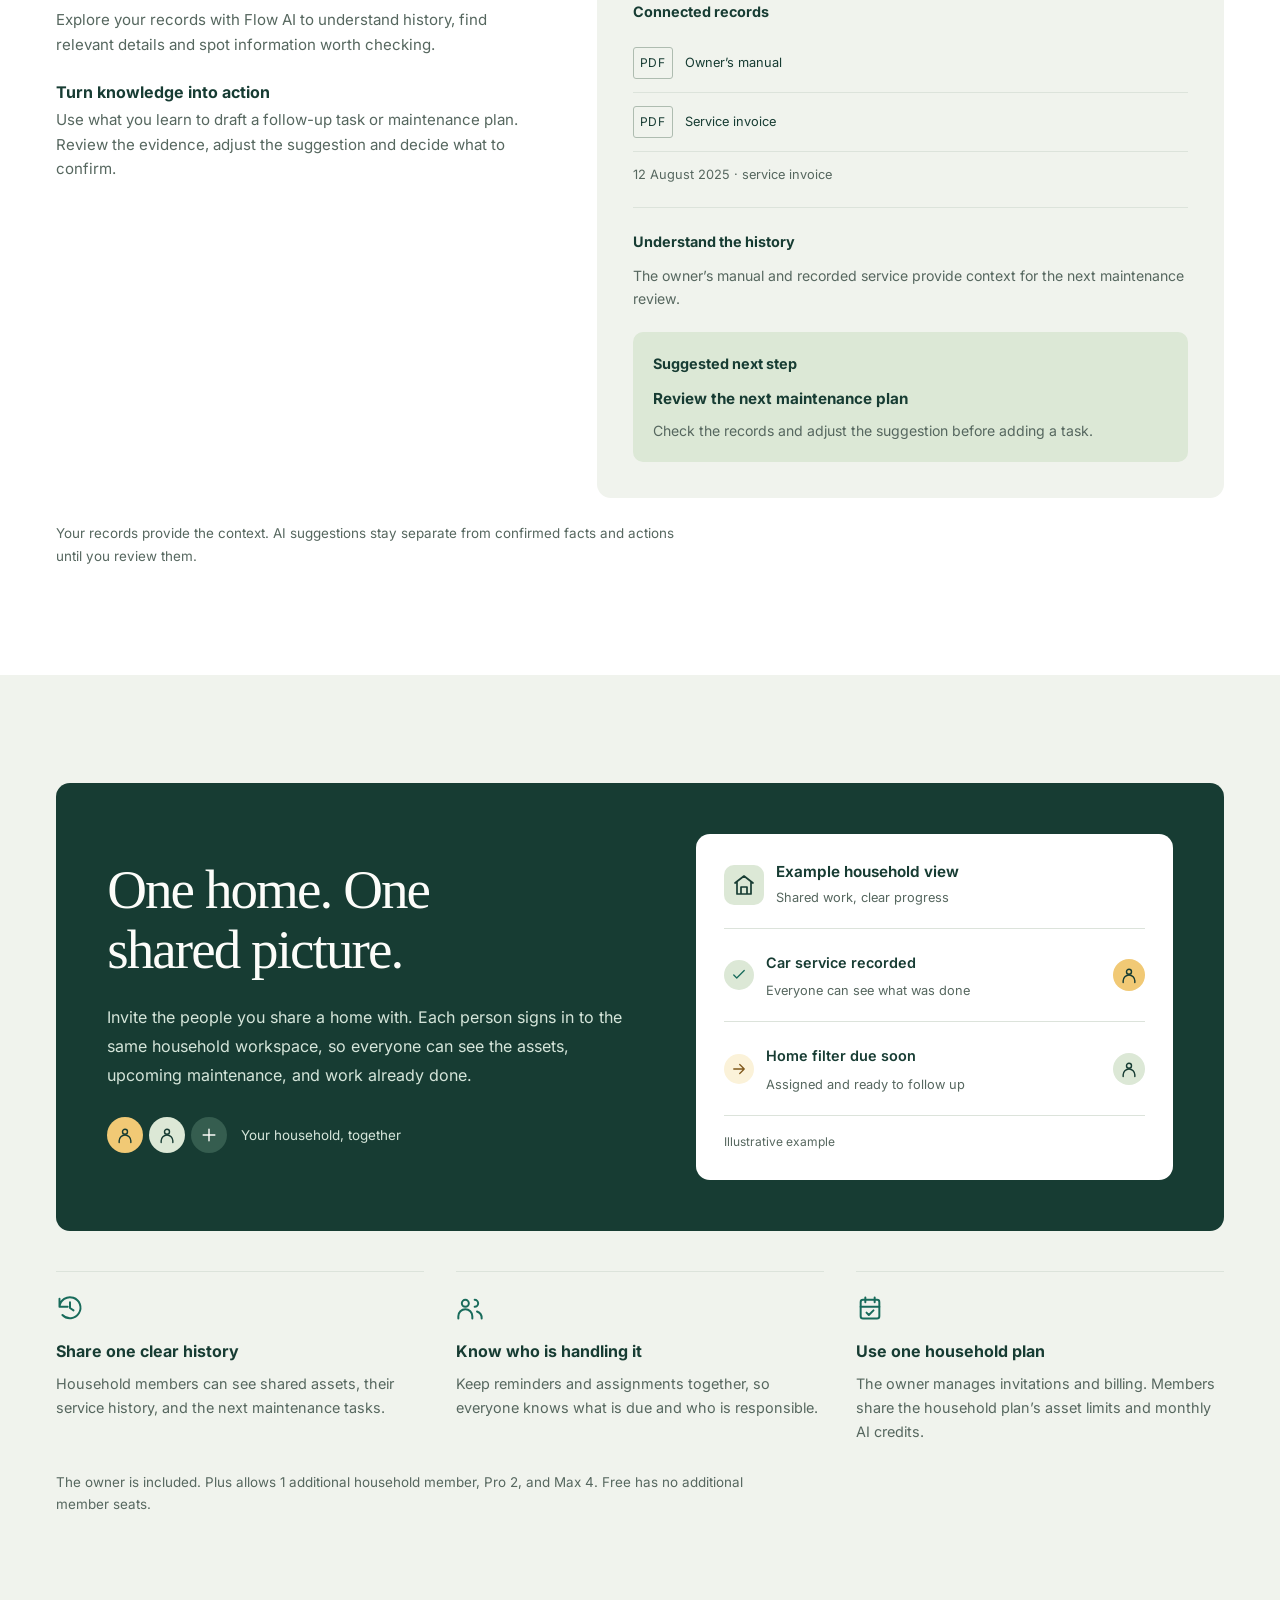
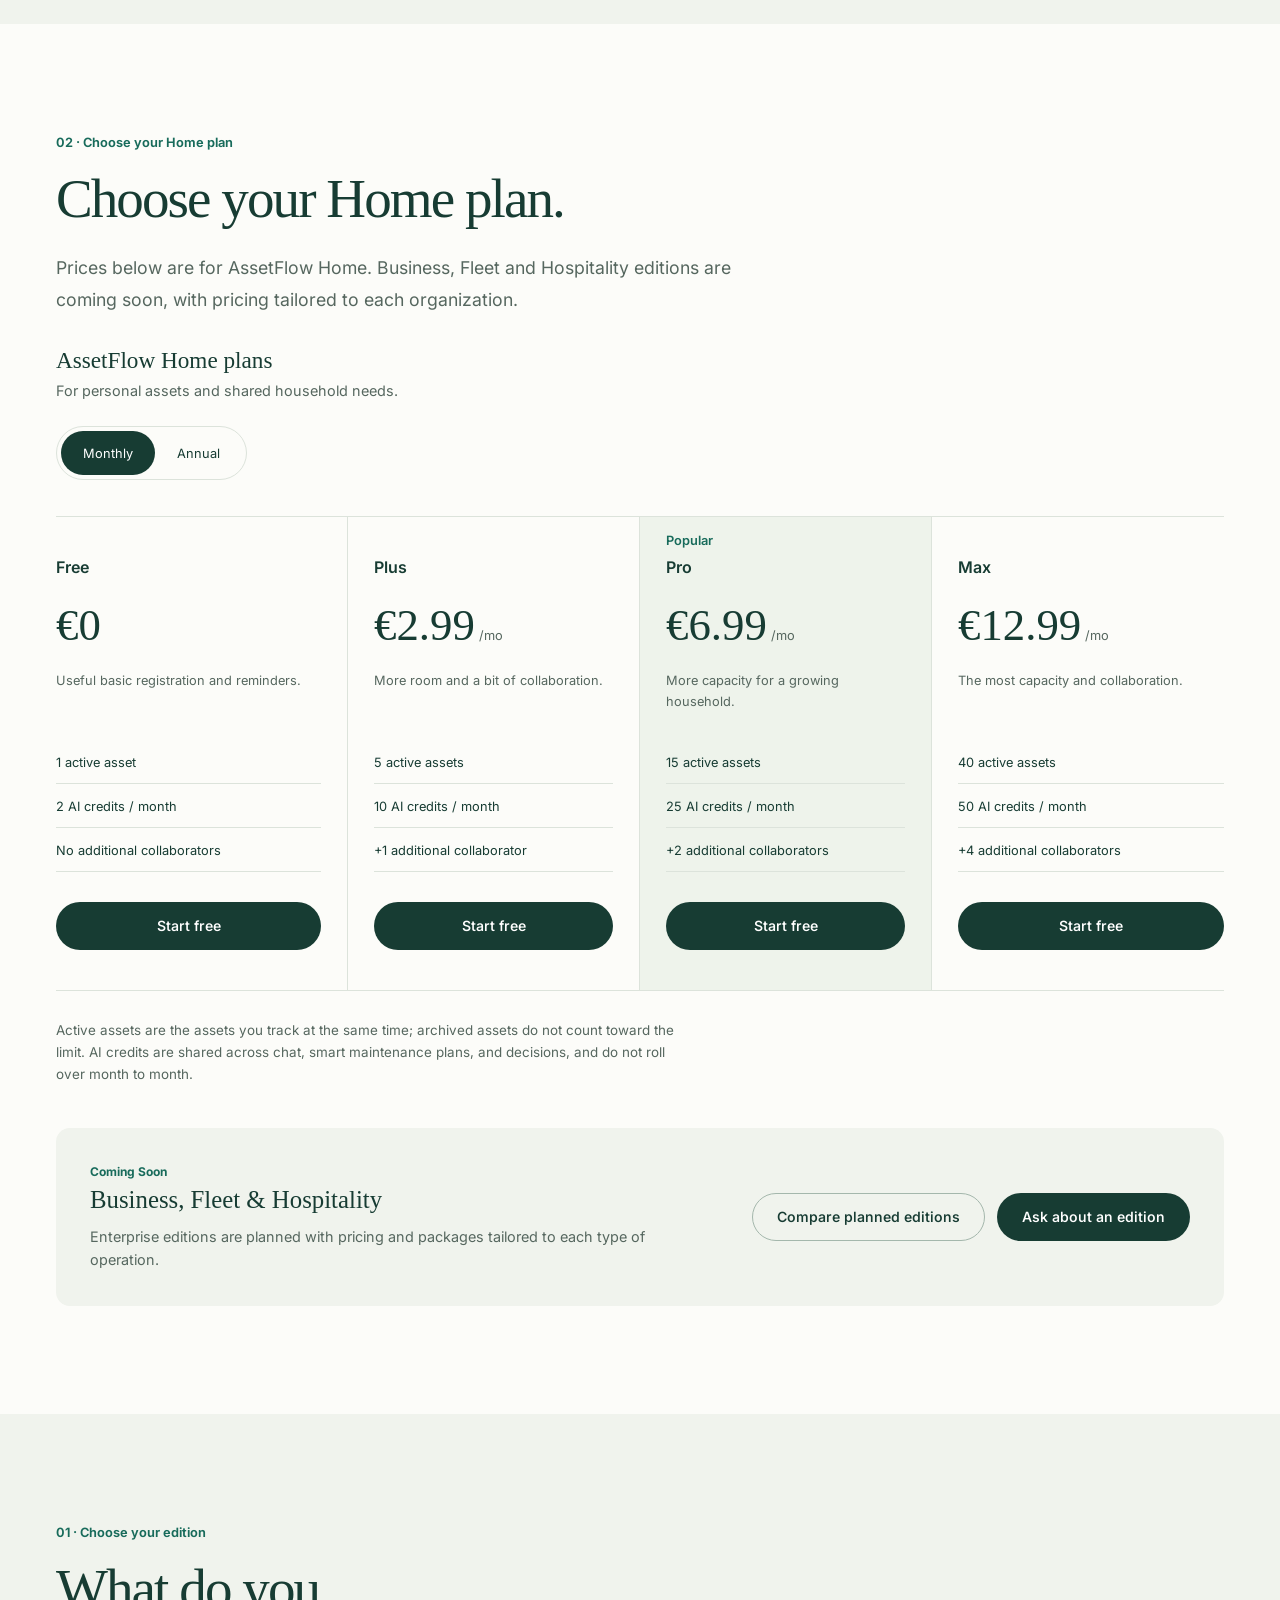
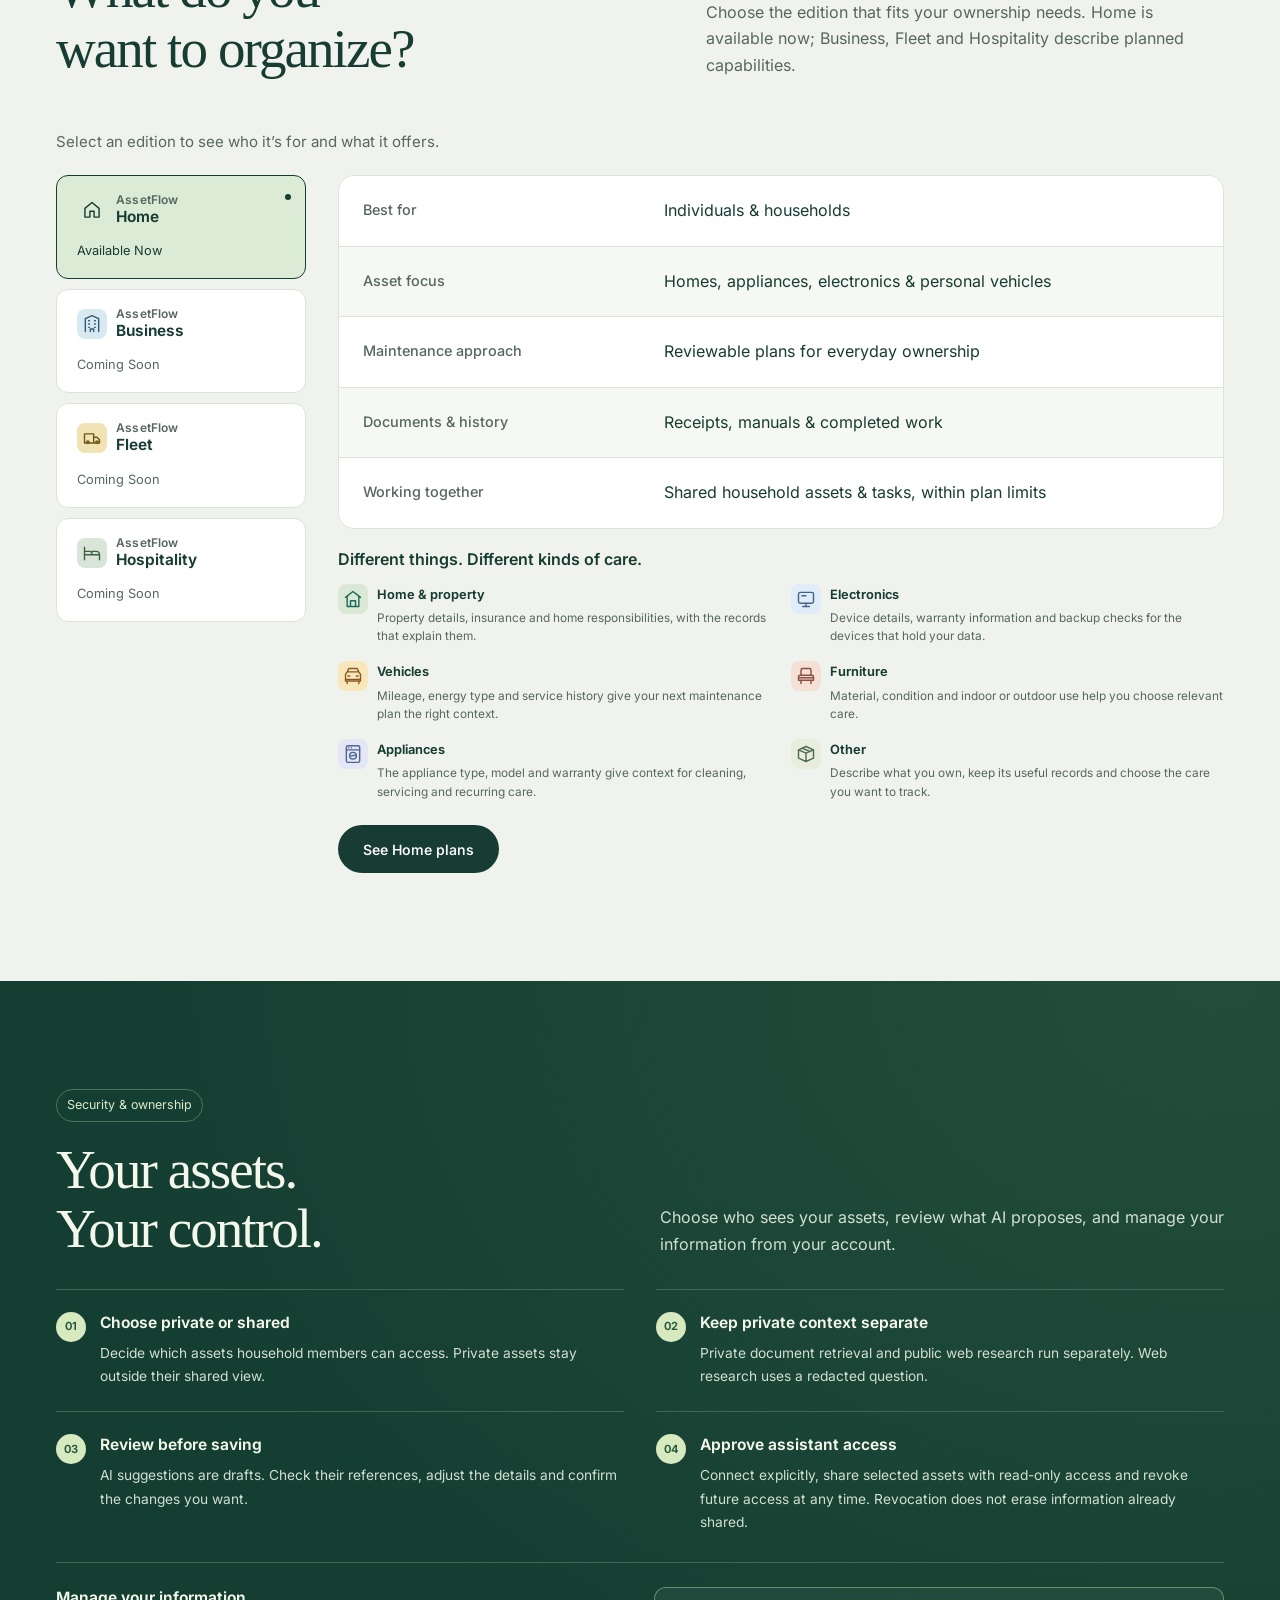
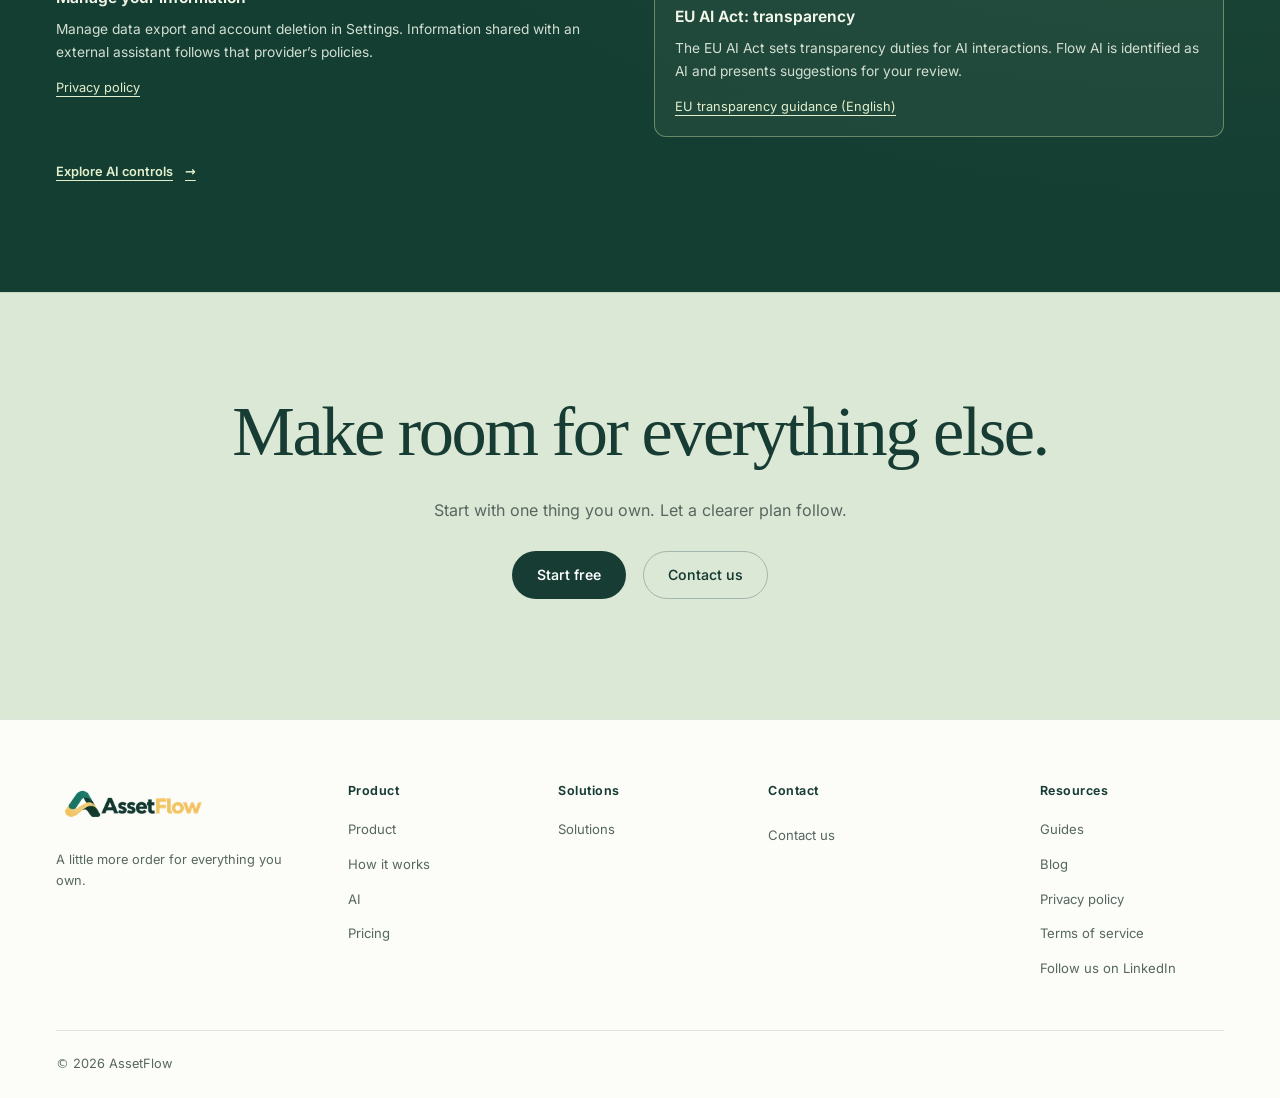
==== commit c86e9019: "Present AI and asset workflows across the landing site Add localized AI and Find your fit pages, ric" ====
--- a/index.html
+++ b/index.html
@@ -118,9 +118,8 @@
           aria-label="Main navigation"
         >
           <a href="#product" data-home-product data-i18n="site.product">Product</a
-          ><a href="/pricing/en/" data-pricing-index data-i18n="nav.pricing">Pricing</a
-          ><a href="/solutions/en/" data-solutions-index data-i18n="site.solutions">Solutions</a
-          ><a data-i18n="nav.docs" href="/docs/en/" data-doc-index>Product guides</a
+          ><a href="/ai/en/" data-ai-index data-i18n="aiPage.nav">AI</a
+          ><a href="/explore/en/" data-explore-index data-i18n="explorePage.nav">Find your fit</a><a data-i18n="nav.docs" href="/docs/en/" data-doc-index>Guides</a
           ><a data-i18n="nav.blogs" href="/blog/en/" data-blog-index>Blog</a>
         </nav>
         <div class="header-actions">
@@ -148,14 +147,14 @@
           <nav data-i18n-aria="site.navigation" aria-label="Main navigation">
             <a data-i18n="site.product" href="#product">Product</a
             ><a data-i18n="site.how" href="#how-it-works">How it works</a
-            ><a href="/pricing/en/" data-pricing-index data-i18n="nav.pricing">Pricing</a
-            ><a href="/solutions/en/" data-solutions-index data-i18n="site.solutions">Solutions</a
-            ><a data-i18n="nav.docs" href="/docs/en/" data-doc-index>Product guides</a
+            ><a href="/ai/en/" data-ai-index data-i18n="aiPage.nav">AI</a
+          ><a href="/explore/en/" data-explore-index data-i18n="explorePage.nav">Find your fit</a><a data-i18n="nav.docs" href="/docs/en/" data-doc-index>Guides</a
             ><a data-i18n="nav.blogs" href="/blog/en/" data-blog-index>Blog</a>
           </nav>
         </details>
       </div>
     </header>
+    <noscript><nav class="static-language-links" data-i18n-aria="nav.languageLabel" aria-label="Language"><a href="/en/" lang="en">English</a><a href="/it/" lang="it">Italiano</a><a href="/de/" lang="de">Deutsch</a><a href="/es/" lang="es">Español</a><a href="/fr/" lang="fr">Français</a><a href="/ar/" lang="ar">العربية</a></nav></noscript>
     <main id="main" class="has-section-rail">
       <nav
         class="section-rail"
@@ -167,12 +166,10 @@
           ><span data-i18n="site.product">Product</span></a
         ><a href="#how-it-works" data-section-link
           ><span data-i18n="site.how">How it works</span></a
-        ><a href="#flow-ai" data-section-link
-          ><span data-i18n="site.flowNav">Flow AI</span></a
         ><a href="#records-library" data-section-link
-          ><span data-i18n="site.recordsNav">Records</span></a
+          ><span data-i18n="site.recordsNav">Library</span></a
         ><a href="#household" data-section-link
-          ><span data-i18n="site.householdNav">Household</span></a>
+          ><span data-i18n="site.householdNav">Household</span></a><a href="#security" data-section-link><span data-i18n="trust.nav">Security</span></a>
       </nav>
       <section class="hero">
         <div class="hero-color" aria-hidden="true"></div>
@@ -217,6 +214,7 @@
                 all together with AssetFlow Home.</span
               >
             </p>
+            <p class="hero-ai-integration"><span data-i18n="aiPage.heroIntegration">Connect My AssetsFlow to your preferred AI tools for agentic work: explore shared asset details, reason through tasks and prepare next steps with read-only access.</span> <a href="/ai/en/" data-ai-index data-i18n="aiPage.heroAiLink">Explore AI</a></p>
             <div class="hero-actions">
               <a
                 data-i18n="site.start"
@@ -244,20 +242,18 @@
                   >A little context. A clearer next step.</span
                 >
               </h2>
-              <p class="demo-lead" data-i18n="site.demoLead">
-                See how one asset’s details, documents and reviewable maintenance
-                steps come together in one place.
-              </p>
+              <p class="demo-lead" data-i18n="site.demoLead">Your assets. Five connected views. From the details to insights and useful next steps.</p>
             </div>
             <p class="demo-label">
               <span data-i18n="site.example"
-                >Illustrative example · sample data</span
+                >Illustrative example</span
               >
             </p>
           </div>
           <div class="ownership-demo">
             <div class="demo-sidebar">
               <span class="demo-wordmark">AssetFlow <span>Home</span></span>
+              <p class="demo-explore" data-i18n="site.demoExplore">Follow the bigger picture</p>
               <div class="demo-tabs">
                 <button
                   id="demo-tab-asset"
@@ -265,26 +261,28 @@
                   aria-controls="demo-asset"
                   type="button"
                 >
-                  <span data-i18n="site.asset">Asset</span></button
+                  <span class="demo-step" aria-hidden="true">01</span><span data-i18n="site.asset">Asset</span><span class="demo-tab-arrow" aria-hidden="true">↗</span></button
                 ><button
                   id="demo-tab-plan"
                   data-demo="plan"
                   aria-controls="demo-plan"
                   type="button"
                 >
-                  <span data-i18n="site.plan">Maintenance plan</span></button
+                  <span class="demo-step" aria-hidden="true">02</span><span data-i18n="site.plan">Smart plan</span><span class="demo-tab-arrow" aria-hidden="true">↗</span></button
                 ><button
                   id="demo-tab-records"
                   data-demo="records"
                   aria-controls="demo-records"
                   type="button"
                 >
-                  <span data-i18n="site.records">Records</span>
-                </button>
+                  <span class="demo-step" aria-hidden="true">03</span><span data-i18n="site.records">Library</span>
+                <span class="demo-tab-arrow" aria-hidden="true">↗</span></button>
+                <button id="demo-tab-insights" data-demo="insights" aria-controls="demo-insights" type="button"><span class="demo-step" aria-hidden="true">04</span><span data-i18n="site.costInsights">Cost Explorer</span><span class="demo-tab-arrow" aria-hidden="true">↗</span></button>
+<button id="demo-tab-flow" data-demo="flow" aria-controls="demo-flow" type="button"><span class="demo-step" aria-hidden="true">05</span><span>Flow AI</span><span class="demo-tab-arrow" aria-hidden="true">↗</span></button>
               </div>
               <p>
                 <span data-i18n="site.example"
-                  >Illustrative example · sample data</span
+                  >Illustrative example</span
                 >
               </p>
             </div>
@@ -338,6 +336,7 @@
                     >Keep ownership details, documents and care history together.</span
                   >
                 </p>
+              <button class="demo-next" type="button" data-demo-next="plan"><span data-i18n="site.nextPlan">See its smart plan</span><span aria-hidden="true"> →</span></button>
               </section>
               <section
                 id="demo-plan"
@@ -345,11 +344,14 @@
                 aria-labelledby="demo-tab-plan"
               >
                 <div class="panel-heading">
-                  <h3><span data-i18n="site.plan">Maintenance plan</span></h3>
+                  <h3><span data-i18n="site.plan">Smart plan</span></h3>
                   <span class="status-pill" data-i18n="site.draft"
                     >Suggested plan · review first</span
                   >
                 </div>
+                <p class="demo-panel-lead"><span data-i18n="site.planLead">Turn asset details and selected records into a smart draft. Generation time varies; you review the result.</span></p>
+                <p class="demo-editability" data-i18n="site.taskMeta">Edit the draft, adjust tasks and add extraordinary events, such as an unexpected repair.</p>
+                <div class="plan-detail-grid">
                 <div class="plan-sample-group">
                   <h4 class="sample-group-title" data-i18n="site.planTasksTitle">Suggested maintenance tasks</h4>
                   <ul class="plan-task-list">
@@ -368,16 +370,14 @@
                   <p class="purchase-total"><span data-i18n="site.partsTotalLabel">Estimated parts total</span><bdi data-i18n="site.partsTotal">€78</bdi></p>
                   <p class="estimate-note" data-i18n="site.estimateNote">Sample time and parts estimates; actual needs and prices vary.</p>
                 </div>
+                </div>
                 <button class="btn btn-primary demo-review" type="button">
                   <span data-i18n="site.review">Review plan</span>
                 </button>
                 <div class="review-detail" hidden>
                   <p>
                     <span data-i18n="site.reviewNote"
-                      >You review every suggestion. Only you decide what becomes
-                      part of your plan.</span
-                    >
-                  </p>
+                      >Review the suggestions and make them yours. Your confirmation puts the plan into action.</span></p>
                   <button class="btn btn-primary demo-confirm" type="button">
                     <span data-i18n="site.confirm">Confirm example plan</span>
                   </button>
@@ -392,35 +392,18 @@
                     synchronization is planned.</span
                   >
                 </p>
+              <button class="demo-next" type="button" data-demo-next="records"><span data-i18n="site.nextLibrary">Look inside its library</span><span aria-hidden="true"> →</span></button>
               </section>
               <section
                 id="demo-records"
                 class="demo-panel"
                 aria-labelledby="demo-tab-records"
               >
-                <h3><span data-i18n="site.records">Records</span></h3>
-                <div class="record-entry">
-                  <span class="record-dot" aria-hidden="true"></span>
-                  <div>
-                    <h4>
-                      <span data-i18n="site.recordTitle">Service recorded</span>
-                    </h4>
-                    <p>
-                      <span data-i18n="site.recordMeta"
-                        >12 August 2025 · service invoice</span
-                      >
-                    </p>
-                  </div>
-                </div>
+                <h3><span data-i18n="site.records">Library</span></h3>
+                <p class="demo-panel-lead" data-i18n="site.libraryLead">Understand your documents. Review the insights. Confirm what becomes part of your asset’s knowledge.</p>
+                <p class="library-privacy"><span data-i18n="site.libraryPrivacy">Private files. Controlled access. Files are checked before AI processing; you choose what to share.</span></p>
+                <div class="library-finding"><span class="finding-label"><span data-i18n="site.findingLabel">Example finding · awaiting your review</span></span><strong><span data-i18n="site.findingTitle">Last service: 12 August 2025</span></strong><small><span data-i18n="site.findingSource">Source: service invoice · PDF</span></small><p><span data-i18n="site.findingReview">Proposed knowledge update. Nothing changes until you confirm.</span></p></div>
                 <ul class="file-list">
-                  <li>
-                    <span class="file-type" aria-hidden="true">PDF</span
-                    ><span data-i18n="site.receipt">Purchase receipt</span>
-                  </li>
-                  <li>
-                    <span class="file-type" aria-hidden="true">PDF</span
-                    ><span data-i18n="site.manual">Owner’s manual</span>
-                  </li>
                   <li>
                     <span class="file-type" aria-hidden="true">PDF</span
                     ><span data-i18n="site.serviceInvoice">Service invoice</span>
@@ -440,10 +423,21 @@
                 </ul>
                 <p class="demo-footnote">
                   <span data-i18n="site.recordNote"
-                    >A useful history, with the evidence to go with it.</span
-                  >
-                </p>
+                    >Different formats. One connected library. AI processing depends on the file type and scan status.</span></p>
+              <button class="demo-next" type="button" data-demo-next="insights"><span data-i18n="site.nextInsights">Explore your costs</span><span aria-hidden="true"> →</span></button>
               </section>
+<section id="demo-insights" class="demo-panel" aria-labelledby="demo-tab-insights">
+<h3><span data-i18n="site.costInsights">Cost Explorer</span></h3><p class="demo-panel-lead"><span data-i18n="site.costLead">Spot recurring repairs. Understand costs. Plan ahead.</span></p>
+<div class="cost-summary"><div><span><span data-i18n="site.costActual">Spent</span></span><strong><bdi dir="ltr">€960</bdi></strong><small><span data-i18n="site.costHistory">Past 12 months</span></small></div><div class="cost-summary-future"><span><span data-i18n="site.costFuture">Estimated</span></span><strong><bdi dir="ltr">€240–€400</bdi></strong><small><span data-i18n="site.costHorizon">3-month outlook</span></small></div></div><div class="cost-chart-grid"><figure class="cost-chart"><figcaption><span data-i18n="site.costByAsset">Spending by asset</span></figcaption><dl class="cost-bars"><div><dt><span data-i18n="site.vehicle">Family car</span></dt><dd><bdi dir="ltr">€540</bdi><span class="cost-bar-track" aria-hidden="true"><span style="--bar-size:100%"></span></span></dd></div><div><dt><span data-i18n="site.costHome">Home</span></dt><dd><bdi dir="ltr">€300</bdi><span class="cost-bar-track" aria-hidden="true"><span style="--bar-size:55.56%"></span></span></dd></div><div><dt><span data-i18n="site.costLaptop">Laptop</span></dt><dd><bdi dir="ltr">€120</bdi><span class="cost-bar-track" aria-hidden="true"><span style="--bar-size:22.22%"></span></span></dd></div></dl><p class="cost-takeaway"><span data-i18n="site.costAssetTakeaway">The car accounts for 56% of recorded spending.</span></p></figure><figure class="cost-chart cost-repairs"><figcaption><span data-i18n="site.costRepairFrequency">Repairs by asset</span></figcaption><dl class="cost-bars"><div><dt><span data-i18n="site.vehicle">Family car</span></dt><dd><span data-i18n="site.costRepairCar">4 repairs</span><span class="cost-bar-track" aria-hidden="true"><span style="--bar-size:100%"></span></span></dd></div><div><dt><span data-i18n="site.costHome">Home</span></dt><dd><span data-i18n="site.costRepairHome">2 repairs</span><span class="cost-bar-track" aria-hidden="true"><span style="--bar-size:50%"></span></span></dd></div><div><dt><span data-i18n="site.costLaptop">Laptop</span></dt><dd><span data-i18n="site.costRepairLaptop">1 repair</span><span class="cost-bar-track" aria-hidden="true"><span style="--bar-size:25%"></span></span></dd></div></dl><p class="cost-takeaway"><span data-i18n="site.costRepairTakeaway">The car needed the most repairs in the past 12 months.</span></p></figure></div><figure class="cost-chart cost-forecast"><figcaption><span data-i18n="site.costForecast">Upcoming cost forecast</span><small><span data-i18n="site.costRange">Estimated range</span></small></figcaption><dl class="cost-range-rows"><div><dt><span data-i18n="site.costMonth1">This month</span></dt><dd><span class="cost-range-track" aria-hidden="true"><span style="--range-low:62.5%;--range-high:100%"></span></span><bdi dir="ltr">€100–€160</bdi></dd></div><div><dt><span data-i18n="site.costMonth2">Next month</span></dt><dd><span class="cost-range-track" aria-hidden="true"><span style="--range-low:37.5%;--range-high:62.5%"></span></span><bdi dir="ltr">€60–€100</bdi></dd></div><div><dt><span data-i18n="site.costMonth3">Month 3</span></dt><dd><span class="cost-range-track" aria-hidden="true"><span style="--range-low:50%;--range-high:87.5%"></span></span><bdi dir="ltr">€80–€140</bdi></dd></div></dl><p class="cost-takeaway"><span data-i18n="site.costForecastTakeaway">Compare upcoming months before scheduling more work.</span></p></figure><button class="demo-next" type="button" data-demo-next="flow"><span data-i18n="site.nextFlow">Ask Flow AI</span><span aria-hidden="true"> →</span></button></section>
+<section id="demo-flow" class="demo-panel" aria-labelledby="demo-tab-flow">
+<div class="flow-demo-heading"><h3>Flow AI</h3><span data-i18n="site.flowDemoMode">Agentic chat</span></div><p class="demo-panel-lead"><span data-i18n="site.flowDemoLead">Ask, investigate and prepare the next step. Flow AI uses your documents and, when available, official web manuals matched to your model.</span></p>
+<figure class="flow-demo-chat"><figcaption data-i18n="site.example">Illustrative example</figcaption>
+<blockquote class="flow-demo-question"><span data-i18n="site.flowDemoQuestion">Does my car need servicing before our next trip? Prepare a checklist.</span></blockquote>
+<div class="flow-demo-answer"><strong>Flow AI</strong><p><span data-i18n="site.flowDemoAnswer">Your invoice records the last service on 12 August 2025 [1]. Compare the mileage and elapsed time with your model’s official service schedule [2] before deciding what is due.</span></p></div>
+<div class="flow-demo-sources"><span class="flow-demo-source-label"><span data-i18n="site.flowDemoSourceLabel">Example references</span></span><ol><li><span data-i18n="site.flowDemoSource1">Service invoice · your Library</span></li><li><span data-i18n="site.flowDemoSource2">Manufacturer manual · official website</span></li></ol></div>
+<div class="flow-demo-proposal"><strong><span data-i18n="site.flowDemoNext">Next step: prepare a service checklist</span></strong><span><span data-i18n="site.flowDemoReview">A proposal for you to review, adjust and confirm.</span></span></div></figure>
+<div class="flow-demo-prompts"><h4><span data-i18n="site.flowDemoOther">Other questions worth asking</span></h4><ul><li><span data-i18n="site.flowDemoWarranty">Is my washing machine repair still covered by its warranty?</span></li><li><span data-i18n="site.flowDemoRepairs">Which asset keeps needing repairs, and what has it cost?</span></li></ul></div>
+<a class="flow-demo-link" href="/ai/en/" data-ai-index><span data-i18n="site.flowDemoLink">Explore Flow AI and connected assistants</span><span aria-hidden="true"> →</span></a></section>
             </div>
             <aside class="demo-context">
               <div class="context-line"></div>
@@ -458,35 +452,18 @@
                 </p>
               </section>
               <section data-demo-context="plan">
-                <p class="context-eyebrow" data-i18n="site.plan">
-                  Maintenance plan
-                </p>
-                <h3 data-i18n="site.contextPlanTitle">
-                  A suggestion you can review.
-                </h3>
-                <p data-i18n="site.taskMeta">
-                  Check the manual and service history before choosing a date.
-                </p>
-                <p class="context-note" data-i18n="site.reviewNote">
-                  You review every suggestion. Only you decide what becomes part
-                  of your plan.
-                </p>
+                <p class="context-eyebrow" data-i18n="site.plan">Smart plan</p>
+                <h3 data-i18n="site.contextPlanTitle">Intelligence, with room for real life</h3>
+                <p data-i18n="site.taskMeta">Edit the draft, adjust tasks and add extraordinary events, such as an unexpected repair.</p>
+                <p class="context-note" data-i18n="site.reviewNote">Review the suggestions and make them yours. Your confirmation puts the plan into action.</p>
               </section>
               <section data-demo-context="records">
-                <p class="context-eyebrow" data-i18n="site.records">
-                  Records
-                </p>
-                <h3 data-i18n="site.contextRecordsTitle">
-                  A record with its evidence.
-                </h3>
-                <p data-i18n="site.recordMeta">
-                  12 August 2025 · service invoice
-                </p>
-                <p class="context-note" data-i18n="site.contextRecordsBody">
-                  Keep receipts, manuals, insurance and completed work with the
-                  asset.
-                </p>
+                <p class="context-eyebrow" data-i18n="site.records">Library</p>
+                <h3 data-i18n="site.contextRecordsTitle">From files to understanding</h3>
+                <p class="context-note" data-i18n="site.contextRecordsBody">Find insights in supported documents and propose updates to your asset’s knowledge. You review and confirm every update.</p>
               </section>
+<section data-demo-context="insights"><p class="context-eyebrow"><span data-i18n="site.costInsights">Cost Explorer</span></p><h3><span data-i18n="site.costContextTitle">Understand the past. Prepare for what’s next.</span></h3><p><span data-i18n="site.costContextBody">See which assets need repeated repairs, compare recorded spending and anticipate costs from approved plans.</span></p></section>
+<section data-demo-context="flow"><p class="context-eyebrow">Flow AI</p><h3><span data-i18n="site.flowDemoContextTitle">Answers you can trace. Next steps you control.</span></h3><p><span data-i18n="site.flowDemoContextBody">Agents investigate your question, connect relevant evidence and prepare useful next steps. Check the references and decide which suggestions to confirm.</span></p></section>
             </aside>
           </div>
         </div>
@@ -552,33 +529,43 @@
               <figure class="feature-example">
                 <div class="feature-mini">
                   <ul class="feature-mini-categories">
-                    <li>
-                      <span data-i18n="categories.homeProperty">
-                        Home &amp; property
+                    <li class="category-homeProperty"><span class="mini-category-glyph" aria-hidden="true"><svg viewBox="0 0 24 24" fill="none" stroke="currentColor" stroke-width="1.7" stroke-linecap="round" stroke-linejoin="round" aria-hidden="true" focusable="false">
+                  <path d="m3 10 9-7 9 7M5 9v12h14V9M9 21v-7h6v7"/>
+                </svg></span><span data-i18n="categories.homeProperty">
+                        Home and property
                       </span>
                     </li>
-                    <li>
-                      <span data-i18n="categories.electronics">
+                    <li class="category-electronics"><span class="mini-category-glyph" aria-hidden="true"><svg viewBox="0 0 24 24" fill="none" stroke="currentColor" stroke-width="1.7" stroke-linecap="round" stroke-linejoin="round" aria-hidden="true" focusable="false">
+                  <rect x="3" y="4" width="18" height="13" rx="2"/>
+                  <path d="M8 21h8M12 17v4M7 8h5"/>
+                </svg></span><span data-i18n="categories.electronics">
                         Electronics
                       </span>
                     </li>
-                    <li>
-                      <span data-i18n="categories.vehicles">
+                    <li class="category-vehicles"><span class="mini-category-glyph" aria-hidden="true"><svg viewBox="0 0 24 24" fill="none" stroke="currentColor" stroke-width="1.7" stroke-linecap="round" stroke-linejoin="round" aria-hidden="true" focusable="false">
+                  <path d="m5 7 2-4h10l2 4 2 3v8H3v-8l2-3ZM5 7h14M6 12h2M16 12h2M3 16h18M5 18v3M19 18v3"/>
+                </svg></span><span data-i18n="categories.vehicles">
                         Vehicles
                       </span>
                     </li>
-                    <li>
-                      <span data-i18n="categories.furniture">
+                    <li class="category-furniture"><span class="mini-category-glyph" aria-hidden="true"><svg viewBox="0 0 24 24" fill="none" stroke="currentColor" stroke-width="1.7" stroke-linecap="round" stroke-linejoin="round" aria-hidden="true" focusable="false">
+                  <path d="M6 11V5a2 2 0 0 1 2-2h8a2 2 0 0 1 2 2v6M5 11h14a2 2 0 0 1 2 2v4H3v-4a2 2 0 0 1 2-2ZM6 17v4M18 17v4M3 14h18"/>
+                </svg></span><span data-i18n="categories.furniture">
                         Furniture
                       </span>
                     </li>
-                    <li>
-                      <span data-i18n="categories.appliances">
+                    <li class="category-appliances"><span class="mini-category-glyph" aria-hidden="true"><svg viewBox="0 0 24 24" fill="none" stroke="currentColor" stroke-width="1.7" stroke-linecap="round" stroke-linejoin="round" aria-hidden="true" focusable="false">
+                  <rect x="4" y="2" width="16" height="20" rx="2"/>
+                  <path d="M4 7h16M7 4.5h.01M10 4.5h.01"/>
+                  <circle cx="12" cy="14" r="4"/>
+                  <path d="M8 14c2 2 6-2 8 0"/>
+                </svg></span><span data-i18n="categories.appliances">
                         Appliances
                       </span>
                     </li>
-                    <li>
-                      <span data-i18n="categories.other">
+                    <li class="category-other"><span class="mini-category-glyph" aria-hidden="true"><svg viewBox="0 0 24 24" fill="none" stroke="currentColor" stroke-width="1.7" stroke-linecap="round" stroke-linejoin="round" aria-hidden="true" focusable="false">
+                  <path d="m3 7 9-4 9 4-9 4-9-4ZM3 7v10l9 4 9-4V7M12 11v10M7 5l10 4"/>
+                </svg></span><span data-i18n="categories.other">
                         Other
                       </span>
                     </li>
@@ -700,7 +687,7 @@
             </div>
             <footer class="feature-chapter-footer">
               <p class="example-caption" data-i18n="site.example">
-                Illustrative example · sample data
+                Illustrative example
               </p>
               <div class="chapter-links">
                 <a href="#product" data-demo-target="asset">
@@ -796,9 +783,7 @@
                   <h4 data-i18n="site.recordTitle">
                     Service recorded
                   </h4>
-                  <p data-i18n="site.contextRecordsBody">
-                    Keep service records and supporting documents with the asset, ready when you need to check what happened.
-                  </p>
+                  <p data-i18n="site.contextRecordsBody">Find insights in supported documents and propose updates to your asset’s knowledge. You review and confirm every update.</p>
                 </figcaption>
               </figure>
               <figure class="feature-example">
@@ -848,7 +833,7 @@
             </div>
             <footer class="feature-chapter-footer">
               <p class="example-caption" data-i18n="site.example">
-                Illustrative example · sample data
+                Illustrative example
               </p>
               <div class="chapter-links">
                 <a href="#records-library">
@@ -1049,7 +1034,7 @@
             </div>
             <footer class="feature-chapter-footer">
               <p class="example-caption" data-i18n="site.example">
-                Illustrative example · sample data
+                Illustrative example
               </p>
               <div class="chapter-links">
                 <a href="#product" data-demo-target="plan">
@@ -1085,6 +1070,10 @@
           </div>
         </div>
       </section>
+      <!-- marketing-page:ai:start -->
+      <section class="section ai-hero" aria-labelledby="ai-title"><div class="wrap">
+<p class="eyebrow" data-i18n="aiPage.eyebrow">Intelligence, with you in control</p><h1 id="ai-title" data-i18n="preferredAI.title">Your preferred AI. Your assets, organized.</h1><p class="section-lead" data-i18n="aiPage.lead">Work with Flow AI inside My AssetsFlow, or bring your organized asset information to a compatible assistant. Understand your records, investigate what matters and prepare your next step.</p>
+<nav class="ai-page-links" aria-labelledby="ai-title"><a class="ai-nav-card ai-nav-card--flow" href="#flow-ai"><span class="ai-nav-icon"><img src="/assets/favicon.svg" width="32" height="32" alt="" aria-hidden="true"></span><span class="ai-nav-copy"><strong data-i18n="flowAI.assistantName">Flow AI</strong><small data-i18n="aiPage.flowNavDetail">Intelligence from your records</small></span><span class="ai-nav-arrow" aria-hidden="true">↗</span></a><a class="ai-nav-card ai-nav-card--connect" href="#preferred-ai"><span class="ai-nav-icon"><svg viewBox="0 0 24 24" aria-hidden="true"><path d="m9 15 6-6M7 14l-2 2a3.5 3.5 0 0 0 5 5l4-4a3.5 3.5 0 0 0 0-5M17 10l2-2a3.5 3.5 0 0 0-5-5l-4 4a3.5 3.5 0 0 0 0 5"/></svg></span><span class="ai-nav-copy"><strong data-i18n="aiPage.toolsNav">Your AI tools</strong><small data-i18n="aiPage.toolsNavDetail">ChatGPT · Claude · Remote MCP</small></span><span class="ai-nav-arrow" aria-hidden="true">↗</span></a><a class="ai-nav-card ai-nav-card--security" href="#ai-security"><span class="ai-nav-icon"><svg viewBox="0 0 24 24" aria-hidden="true"><path d="M12 3 4 6v6c0 5 8 9 8 9s8-4 8-9V6z"/><path d="m8 12 3 3 5-6"/></svg></span><span class="ai-nav-copy"><strong data-i18n="aiPage.securityNav">Security &amp; control</strong><small data-i18n="aiPage.securityNavDetail">Approve, select and revoke</small></span><span class="ai-nav-arrow" aria-hidden="true">↗</span></a><a class="ai-nav-card ai-nav-card--agent" href="#ai-agentic"><span class="ai-nav-icon"><svg viewBox="0 0 24 24" aria-hidden="true"><rect x="3" y="3" width="6" height="6" rx="1"/><rect x="15" y="15" width="6" height="6" rx="1"/><path d="M9 6h9v9M3 18h8m-3-3 3 3-3 3"/></svg></span><span class="ai-nav-copy"><strong data-i18n="aiPage.agentNav">Agentic workflows</strong><small data-i18n="aiPage.agentNavDetail">Investigate, prepare and review</small></span><span class="ai-nav-arrow" aria-hidden="true">↗</span></a></nav></div></section>
       <section id="flow-ai" class="section flow-ai-section">
         <div class="wrap">
           <div class="section-heading">
@@ -1120,6 +1109,18 @@
           <p class="section-note" data-i18n="flowAI.note">Flow AI suggestions are based on the information available in your records. You stay in control of every action.</p>
         </div>
       </section>
+      <section id="preferred-ai" class="section preferred-ai-section" aria-labelledby="preferred-ai-title">
+        <div class="wrap">
+          <div class="section-heading"><p class="eyebrow" data-i18n="preferredAI.eyebrow">You control access</p><h2 id="preferred-ai-title" data-i18n="aiPage.integrationTitle">Bring your preferred assistant</h2><p class="section-lead" data-i18n="preferredAI.lead">Keep using your assistants and agents while My AssetsFlow keeps your asset information organized. Connect an assistant such as ChatGPT or Claude to the assets you choose.</p></div>
+<figure class="ai-connection-map"><figcaption  data-i18n="aiStory.mapCaption">From your assets to your assistant</figcaption><div class="ai-connection-track"><div class="ai-context-card"><img src="/assets/favicon.svg" width="40" height="40" alt="" aria-hidden="true"><strong  data-i18n="preferredAI.assets">Your organized assets</strong><span  data-i18n="aiStory.context">Organized asset context</span></div><div class="ai-connection-bridge"><span class="ai-scope-seal"><svg viewBox="0 0 32 32" aria-hidden="true"><path d="m16 3 11 4v9c0 7-11 13-11 13S5 23 5 16V7zM10 16l4 4 8-9"/></svg><strong  data-i18n="aiStory.scope">You choose the scope</strong></span><span class="ai-bridge-line" aria-hidden="true"></span><div class="ai-protocol"><img src="/assets/brands/mcp.svg" width="268" height="39" alt="Model Context Protocol (MCP)" loading="lazy" decoding="async"><span  data-i18n="aiStory.protocolCaption">The connection standard</span></div></div><div class="ai-provider-cards"><div class="ai-provider-card"><img src="/assets/brands/chatgpt.svg" width="76" height="76" alt="" aria-hidden="true" loading="lazy" decoding="async"><strong>ChatGPT</strong></div><div class="ai-provider-card"><img src="/assets/brands/claude.png" width="48" height="48" alt="" aria-hidden="true" loading="lazy" decoding="async"><strong>Claude</strong></div><div class="ai-provider-card"><img src="/assets/brands/mistral.svg" width="64" height="46" alt="" aria-hidden="true" loading="lazy" decoding="async"><strong>Mistral Vibe</strong></div><div class="ai-provider-card"><svg class="ai-tool-symbol" viewBox="0 0 32 32" aria-hidden="true"><rect x="3" y="5" width="26" height="22" rx="4"/><path d="m9 12 5 4-5 4m9 0h5"/></svg><strong>Codex CLI</strong></div><div class="ai-provider-card ai-custom-provider"><svg class="ai-tool-symbol" viewBox="0 0 32 32" aria-hidden="true"><rect x="11" y="3" width="10" height="8" rx="2"/><rect x="2" y="21" width="10" height="8" rx="2"/><rect x="20" y="21" width="10" height="8" rx="2"/><path d="M16 11v5M7 21v-5h18v5"/></svg><div><strong data-i18n="aiStory.customTools">Custom AI tools</strong><small data-i18n="aiStory.customClient">Your own assistant or agent, with a compatible remote MCP client.</small></div></div><p data-i18n="aiStory.toolExamples">Examples of AI tools · availability varies by provider and account</p></div></div></figure>
+          <div class="preferred-ai-details"><p data-i18n="preferredAI.controls">Approve the connection explicitly. Share selected assets and their related tasks with read-only access. Revoke access whenever you choose.</p><p data-i18n="preferredAI.compatibility">Remote MCP tools connect your records to compatible assistants. Availability depends on the provider, account plan and workspace settings; each connection needs verification.</p></div>
+          <p class="section-note" data-i18n="preferredAI.privacy">Information shared with an assistant is subject to that provider’s policies. Revoking access stops future reads; it does not erase information already shared.</p>
+        </div>
+      </section>
+
+<section id="ai-security" class="section ai-security" aria-labelledby="ai-security-title"><div class="wrap"><div class="ai-control-layout"><div class="ai-control-intro"><p class="eyebrow" data-i18n="preferredAI.eyebrow">You control access</p><h2 id="ai-security-title" data-i18n="aiPage.securityTitle">Your assets. Your permissions. Your call.</h2><p class="section-lead" data-i18n="aiPage.securityLead">You decide what is shared, which connection to approve and which proposed actions to accept.</p><div class="ai-control-promise"><svg viewBox="0 0 32 32" aria-hidden="true"><path d="m16 3 11 4v9c0 7-11 13-11 13S5 23 5 16V7zM10 16l4 4 8-9"/></svg><span  data-i18n="aiStory.scope">You choose the scope</span></div></div><figure class="ai-control-panel"><figcaption  data-i18n="aiStory.controlCaption">Illustrative sharing choices · not live settings</figcaption><div class="ai-control-heading"><span class="ai-control-shield"><svg viewBox="0 0 32 32" aria-hidden="true"><path d="m16 3 11 4v9c0 7-11 13-11 13S5 23 5 16V7zM10 16l4 4 8-9"/></svg></span><h3  data-i18n="aiStory.controlTitle">Your sharing boundary</h3></div><ul class="ai-access-list"><li class="ai-access-row"><span class="ai-asset-icon"><svg viewBox="0 0 32 32" aria-hidden="true"><path d="m6 13 3-7h14l3 7M4 13h24v11H4zM7 24v3m18-3v3M7 18h4m10 0h4"/></svg></span><strong  data-i18n="aiStory.car">Family car</strong><span class="ai-access-status"><span aria-hidden="true">✓</span><span  data-i18n="aiStory.shared">Shared</span></span></li><li class="ai-access-row"><span class="ai-asset-icon"><svg viewBox="0 0 32 32" aria-hidden="true"><path d="M7 6h18v15H7zM3 25h26l-4-4H7z"/></svg></span><strong  data-i18n="aiStory.laptop">Personal laptop</strong><span class="ai-access-status"><span aria-hidden="true">✓</span><span  data-i18n="aiStory.shared">Shared</span></span></li><li class="ai-access-row is-private"><span class="ai-asset-icon"><svg viewBox="0 0 32 32" aria-hidden="true"><path d="m3 15 13-11 13 11M7 12v16h18V12M13 28V18h6v10"/></svg></span><strong  data-i18n="aiStory.home">Home</strong><span class="ai-access-status"><span aria-hidden="true">−</span><span  data-i18n="aiStory.notShared">Not shared</span></span></li></ul><dl class="ai-access-permissions"><div><dt  data-i18n="aiStory.permission">Permission</dt><dd  data-i18n="aiStory.readOnly">Read-only</dd></div><div><dt  data-i18n="aiStory.connection">Connection</dt><dd  data-i18n="aiStory.revoke">You can revoke access</dd></div></dl><p class="ai-control-foot" data-i18n="aiStory.controlFoot">Your asset choices apply to every connected assistant. Revocation stops future reads.</p></figure></div><div class="ai-security-grid"><article><h3  data-i18n="aiPage.approvalTitle">Explicit approval</h3><p  data-i18n="aiPage.approvalBody">Review the assistant’s identity and requested access before you authorize a connection. Revoke access from your connection settings.</p></article><article><h3  data-i18n="aiPage.selectionTitle">Selected assets</h3><p  data-i18n="aiPage.selectionBody">Choose the assets that connected assistants can read. Sharing includes related tasks and applies to all your connected assistants, including assets you enable later.</p></article><article><h3  data-i18n="aiPage.readTitle">Read-only connections</h3><p  data-i18n="aiPage.readBody">External assistants read approved structured asset details and tasks. The connector does not change records, import files or carry out maintenance. Imports and writes are planned.</p></article><article><h3  data-i18n="aiPage.privacyTitle">Your information, your decision</h3><p  data-i18n="aiPage.privacyBody">Documents, private notes and location are outside the connector. Asset names and task text may still contain personal information. Shared information follows the assistant provider’s policies; revocation does not erase past disclosures.</p></article></div></div></section>
+<section id="ai-agentic" class="section ai-agentic" aria-labelledby="ai-agentic-title"><div class="wrap"><div class="ai-workflow-layout"><div class="ai-workflow-intro"><h2 id="ai-agentic-title" data-i18n="aiPage.agentTitle">Agentic work. Reviewable steps.</h2><p class="section-lead" data-i18n="aiPage.agentLead">Move from a question to a useful next step. Flow AI brings context and proposed actions together, while you keep control of what becomes part of your records.</p><ol class="ai-agentic-steps"><li><span aria-hidden="true">01</span><div><h3  data-i18n="aiPage.step1Title">Ask and investigate</h3><p  data-i18n="aiPage.step1Body">Ask about the information you have saved. Flow AI finds relevant records and highlights details or gaps worth checking.</p></div></li><li><span aria-hidden="true">02</span><div><h3  data-i18n="aiPage.step2Title">Prepare the next step</h3><p  data-i18n="aiPage.step2Body">Use the findings to prepare suggested actions, tasks or a smart maintenance plan. Review the evidence and adjust the proposal.</p></div></li><li><span aria-hidden="true">03</span><div><h3  data-i18n="aiPage.step3Title">Review and decide</h3><p  data-i18n="aiPage.step3Body">Choose what to confirm. Keep suggestions separate from recorded facts and completed work. External assistants keep read-only access through the connector.</p></div></li></ol></div><figure class="ai-workflow-story"><figcaption  data-i18n="aiStory.workflowCaption">Illustrative Flow AI workflow · sample records</figcaption><div class="ai-workflow-question"><span class="ai-story-number" aria-hidden="true">01</span><p  data-i18n="aiStory.question">What should I check before my car’s next service?</p></div><div class="ai-workflow-context"><span class="ai-asset-icon"><svg viewBox="0 0 32 32" aria-hidden="true"><path d="m6 13 3-7h14l3 7M4 13h24v11H4zM7 24v3m18-3v3M7 18h4m10 0h4"/></svg></span><div><strong  data-i18n="aiStory.car">Family car</strong><span  data-i18n="aiStory.record">Recorded service history</span></div><span class="ai-context-dot" aria-hidden="true"></span></div><div class="ai-workflow-draft"><div class="ai-draft-heading"><img src="/assets/favicon.svg" width="32" height="32" alt="" aria-hidden="true"><span class="ai-story-number" aria-hidden="true">02</span><span data-i18n="aiStory.draftLabel">Proposed next step</span></div><h3  data-i18n="aiStory.draftTitle">Review upcoming maintenance</h3><ul><li><span aria-hidden="true">□</span><span  data-i18n="aiStory.check1">Check the recorded mileage</span></li><li><span aria-hidden="true">□</span><span  data-i18n="aiStory.check2">Review the saved service history</span></li><li><span aria-hidden="true">□</span><span  data-i18n="aiStory.check3">Adjust the suggested task</span></li></ul></div><div class="ai-workflow-decision"><span class="ai-story-number" aria-hidden="true">03</span><div><span  data-i18n="aiStory.awaiting">Awaiting your review</span><strong  data-i18n="aiStory.decision">You choose what to confirm</strong></div><svg viewBox="0 0 32 32" aria-hidden="true"><path d="m16 3 11 4v9c0 7-11 13-11 13S5 23 5 16V7zM10 16l4 4 8-9"/></svg></div></figure></div><p class="section-note" data-i18n="aiPage.note">AI works from the available records. Check its answers and proposed actions; it does not replace an inspection or professional advice.</p></div></section>
+      <!-- marketing-page:ai:end -->
       <section id="records-library" class="section product-detail-section">
         <div class="wrap">
           <div class="section-heading">
@@ -1241,7 +1242,7 @@
                 </li>
               </ul>
               <p data-i18n="site.example" class="household-example-label">
-                Illustrative example · sample data
+                Illustrative example
               </p>
             </div>
           </div>
@@ -1293,119 +1294,12 @@
           </p>
         </div>
       </section>
-      <section id="asset-categories" class="section asset-categories" aria-labelledby="categories-title">
-        <div class="wrap">
-          <div class="section-heading">
-            <h2 data-i18n="categories.differentTitle" id="categories-title">
-              Different things. Different kinds of care.
-            </h2>
-            <p data-i18n="categories.lead" class="section-lead">
-              Your home, car and laptop need different information and different care. AssetFlow uses each asset’s category and type to help you build a relevant record and review a plan that fits.
-            </p>
-          </div>
-          <div class="category-grid">
-            <article class="category-item category-homeProperty">
-              <div class="category-glyph">
-                <svg viewBox="0 0 24 24" fill="none" stroke="currentColor" stroke-width="1.7" stroke-linecap="round" stroke-linejoin="round" aria-hidden="true" focusable="false">
-                  <path d="m3 10 9-7 9 7M5 9v12h14V9M9 21v-7h6v7"/>
-                </svg>
-              </div>
-              <div>
-                <h3 data-i18n="categories.homeProperty">
-                  Home &amp; property
-                </h3>
-                <p data-i18n="categories.focus.homeProperty">
-                  Property details, insurance and home responsibilities, with the records that explain them.
-                </p>
-              </div>
-            </article>
-            <article class="category-item category-electronics">
-              <div class="category-glyph">
-                <svg viewBox="0 0 24 24" fill="none" stroke="currentColor" stroke-width="1.7" stroke-linecap="round" stroke-linejoin="round" aria-hidden="true" focusable="false">
-                  <rect x="3" y="4" width="18" height="13" rx="2"/>
-                  <path d="M8 21h8M12 17v4M7 8h5"/>
-                </svg>
-              </div>
-              <div>
-                <h3 data-i18n="categories.electronics">
-                  Electronics
-                </h3>
-                <p data-i18n="categories.focus.electronics">
-                  Device details, warranty information and backup checks for the devices that hold your data.
-                </p>
-              </div>
-            </article>
-            <article class="category-item category-vehicles">
-              <div class="category-glyph">
-                <svg viewBox="0 0 24 24" fill="none" stroke="currentColor" stroke-width="1.7" stroke-linecap="round" stroke-linejoin="round" aria-hidden="true" focusable="false">
-                  <path d="m5 7 2-4h10l2 4 2 3v8H3v-8l2-3ZM5 7h14M6 12h2M16 12h2M3 16h18M5 18v3M19 18v3"/>
-                </svg>
-              </div>
-              <div>
-                <h3 data-i18n="categories.vehicles">
-                  Vehicles
-                </h3>
-                <p data-i18n="categories.focus.vehicles">
-                  Mileage, energy type and service history give your next maintenance plan the right context.
-                </p>
-              </div>
-            </article>
-            <article class="category-item category-furniture">
-              <div class="category-glyph">
-                <svg viewBox="0 0 24 24" fill="none" stroke="currentColor" stroke-width="1.7" stroke-linecap="round" stroke-linejoin="round" aria-hidden="true" focusable="false">
-                  <path d="M6 11V5a2 2 0 0 1 2-2h8a2 2 0 0 1 2 2v6M5 11h14a2 2 0 0 1 2 2v4H3v-4a2 2 0 0 1 2-2ZM6 17v4M18 17v4M3 14h18"/>
-                </svg>
-              </div>
-              <div>
-                <h3 data-i18n="categories.furniture">
-                  Furniture
-                </h3>
-                <p data-i18n="categories.focus.furniture">
-                  Material, condition and indoor or outdoor use help you choose relevant care.
-                </p>
-              </div>
-            </article>
-            <article class="category-item category-appliances">
-              <div class="category-glyph">
-                <svg viewBox="0 0 24 24" fill="none" stroke="currentColor" stroke-width="1.7" stroke-linecap="round" stroke-linejoin="round" aria-hidden="true" focusable="false">
-                  <rect x="4" y="2" width="16" height="20" rx="2"/>
-                  <path d="M4 7h16M7 4.5h.01M10 4.5h.01"/>
-                  <circle cx="12" cy="14" r="4"/>
-                  <path d="M8 14c2 2 6-2 8 0"/>
-                </svg>
-              </div>
-              <div>
-                <h3 data-i18n="categories.appliances">
-                  Appliances
-                </h3>
-                <p data-i18n="categories.focus.appliances">
-                  The appliance type, model and warranty give context for cleaning, servicing and recurring care.
-                </p>
-              </div>
-            </article>
-            <article class="category-item category-other">
-              <div class="category-glyph">
-                <svg viewBox="0 0 24 24" fill="none" stroke="currentColor" stroke-width="1.7" stroke-linecap="round" stroke-linejoin="round" aria-hidden="true" focusable="false">
-                  <path d="m3 7 9-4 9 4-9 4-9-4ZM3 7v10l9 4 9-4V7M12 11v10M7 5l10 4"/>
-                </svg>
-              </div>
-              <div>
-                <h3 data-i18n="categories.other">
-                  Other
-                </h3>
-                <p data-i18n="categories.focus.other">
-                  Describe what you own, keep its useful records and choose the care you want to track.
-                </p>
-              </div>
-            </article>
-          </div>
-        </div>
-      </section>
+
       <!-- marketing-page:pricing:start -->
       <section id="pricing" class="section pricing">
         <div class="wrap">
-          <h2 data-i18n="pricing.title">
-            Choose the plan that fits your needs
+          <p class="eyebrow explore-section-step" data-i18n="explorePage.planStep">02 · Choose your Home plan</p><h2 data-i18n="explorePage.pricingTitle">
+            Choose your Home plan.
           </h2>
           <p class="section-lead" data-i18n="site.pricingLead">
             These plans are for AssetFlow Home. Business, Fleet and Hospitality are coming soon, with pricing tailored to each organization.
@@ -1585,7 +1479,7 @@
               <p data-i18n="pricing.enterpriseBody">Enterprise editions are planned with pricing and packages tailored to each type of operation.</p>
             </div>
             <div class="enterprise-pricing-actions">
-              <a class="btn btn-outline" href="/solutions/en/" data-solutions-index data-i18n="pricing.compareEditions">Compare planned editions</a>
+              <a class="btn btn-outline" href="/explore/en/#editions" data-solutions-index data-i18n="pricing.compareEditions">Compare planned editions</a>
               <button class="btn btn-primary" type="button" data-contact-open data-i18n="pricing.contactEdition">Ask about an edition</button>
             </div>
           </aside>
@@ -1595,10 +1489,10 @@
       <!-- marketing-page:solutions:start -->
       <section id="editions" class="section future-section">
         <div class="wrap">
-          <div class="section-heading">
+          <p class="eyebrow explore-section-step" data-i18n="explorePage.editionStep">01 · Choose your edition</p><div class="section-heading">
             <h2>
-              <span data-i18n="matrix.title"
-                >A solution for your kind of ownership.</span
+              <span data-i18n="explorePage.editionTitle"
+                >What do you want to organize?</span
               >
             </h2>
             <p>
@@ -1606,7 +1500,7 @@
               >
             </p>
           </div>
-          <p id="matrix-scroll" class="matrix-scroll" data-i18n="matrix.scroll" hidden>Choose an edition to explore its details.</p>
+          <p id="matrix-scroll" class="matrix-scroll" data-i18n="explorePage.editionHint" hidden>Select an edition to see who it’s for and what it offers.</p>
           <div class="market-interaction" data-market-interaction data-market="home">
             <div
               class="market-options"
@@ -1820,8 +1714,25 @@
               </tbody>
             </table>
           </div>
+<section id="asset-categories" class="home-category-overview" data-home-categories aria-labelledby="categories-title"><h3 id="categories-title" data-i18n="categories.differentTitle">Different things. Different kinds of care.</h3><div class="home-category-grid"><article class="category-homeProperty"><span class="mini-category-glyph" aria-hidden="true"><svg viewBox="0 0 24 24" fill="none" stroke="currentColor" stroke-width="1.7" stroke-linecap="round" stroke-linejoin="round" aria-hidden="true" focusable="false">
+                  <path d="m3 10 9-7 9 7M5 9v12h14V9M9 21v-7h6v7"/>
+                </svg></span><div><h4 data-i18n="categories.homeProperty">Home and property</h4><p data-i18n="categories.focus.homeProperty">Property details, insurance and home responsibilities, with the records that explain them.</p></div></article><article class="category-electronics"><span class="mini-category-glyph" aria-hidden="true"><svg viewBox="0 0 24 24" fill="none" stroke="currentColor" stroke-width="1.7" stroke-linecap="round" stroke-linejoin="round" aria-hidden="true" focusable="false">
+                  <rect x="3" y="4" width="18" height="13" rx="2"/>
+                  <path d="M8 21h8M12 17v4M7 8h5"/>
+                </svg></span><div><h4 data-i18n="categories.electronics">Electronics</h4><p data-i18n="categories.focus.electronics">Device details, warranty information and backup checks for the devices that hold your data.</p></div></article><article class="category-vehicles"><span class="mini-category-glyph" aria-hidden="true"><svg viewBox="0 0 24 24" fill="none" stroke="currentColor" stroke-width="1.7" stroke-linecap="round" stroke-linejoin="round" aria-hidden="true" focusable="false">
+                  <path d="m5 7 2-4h10l2 4 2 3v8H3v-8l2-3ZM5 7h14M6 12h2M16 12h2M3 16h18M5 18v3M19 18v3"/>
+                </svg></span><div><h4 data-i18n="categories.vehicles">Vehicles</h4><p data-i18n="categories.focus.vehicles">Mileage, energy type and service history give your next maintenance plan the right context.</p></div></article><article class="category-furniture"><span class="mini-category-glyph" aria-hidden="true"><svg viewBox="0 0 24 24" fill="none" stroke="currentColor" stroke-width="1.7" stroke-linecap="round" stroke-linejoin="round" aria-hidden="true" focusable="false">
+                  <path d="M6 11V5a2 2 0 0 1 2-2h8a2 2 0 0 1 2 2v6M5 11h14a2 2 0 0 1 2 2v4H3v-4a2 2 0 0 1 2-2ZM6 17v4M18 17v4M3 14h18"/>
+                </svg></span><div><h4 data-i18n="categories.furniture">Furniture</h4><p data-i18n="categories.focus.furniture">Material, condition and indoor or outdoor use help you choose relevant care.</p></div></article><article class="category-appliances"><span class="mini-category-glyph" aria-hidden="true"><svg viewBox="0 0 24 24" fill="none" stroke="currentColor" stroke-width="1.7" stroke-linecap="round" stroke-linejoin="round" aria-hidden="true" focusable="false">
+                  <rect x="4" y="2" width="16" height="20" rx="2"/>
+                  <path d="M4 7h16M7 4.5h.01M10 4.5h.01"/>
+                  <circle cx="12" cy="14" r="4"/>
+                  <path d="M8 14c2 2 6-2 8 0"/>
+                </svg></span><div><h4 data-i18n="categories.appliances">Appliances</h4><p data-i18n="categories.focus.appliances">The appliance type, model and warranty give context for cleaning, servicing and recurring care.</p></div></article><article class="category-other"><span class="mini-category-glyph" aria-hidden="true"><svg viewBox="0 0 24 24" fill="none" stroke="currentColor" stroke-width="1.7" stroke-linecap="round" stroke-linejoin="round" aria-hidden="true" focusable="false">
+                  <path d="m3 7 9-4 9 4-9 4-9-4ZM3 7v10l9 4 9-4V7M12 11v10M7 5l10 4"/>
+                </svg></span><div><h4 data-i18n="categories.other">Other</h4><p data-i18n="categories.focus.other">Describe what you own, keep its useful records and choose the care you want to track.</p></div></article></div></section>
           <div class="market-actions" hidden>
-            <a class="btn btn-primary" data-market-start href="https://myassetsflow.app" data-i18n="site.start">Start free</a>
+            <a class="btn btn-primary" data-market-start href="#pricing" data-i18n="explorePage.homePlansAction">See Home plans</a>
             <button class="btn btn-primary" type="button" data-market-contact data-contact-open data-i18n="pricing.contactEdition" hidden>Ask about an edition</button>
           </div>
           <p class="visually-hidden" data-market-announcement aria-live="polite" aria-atomic="true"></p>
@@ -1829,27 +1740,7 @@
         </div>
       </section>
       <!-- marketing-page:solutions:end -->
-      <section class="section control-section">
-        <div class="wrap control-layout">
-          <h2>
-            <span data-i18n="site.controlTitle"
-              >Your records. Your decisions.</span
-            >
-          </h2>
-          <div>
-            <p class="section-lead">
-              <span data-i18n="site.controlBody"
-                >Keep ownership information together, review AI suggestions
-                before confirming them, and choose what to share with your
-                household.</span
-              >
-            </p>
-            <a href="https://myassetsflow.app/privacy"
-              ><span data-i18n="security.privacyLink">Privacy policy</span></a
-            >
-          </div>
-        </div>
-      </section>
+      <section id="security" class="section trust-section" aria-labelledby="trust-title"><div class="wrap"><p class="trust-eyebrow"><span data-i18n="trust.eyebrow">Security and ownership</span></p><div class="trust-heading"><h2 id="trust-title"><span data-i18n="trust.title">Your assets. Your control.</span></h2><p><span data-i18n="trust.lead">Choose who sees your assets, review what AI proposes, and manage your information from your account.</span></p></div><div class="trust-controls"><article><span class="trust-control-number" aria-hidden="true">01</span><div><h3><span data-i18n="trust.sharingTitle">Choose private or shared</span></h3><p><span data-i18n="trust.sharingBody">Decide which assets household members can access. Private assets stay outside their shared view.</span></p></div></article><article><span class="trust-control-number" aria-hidden="true">02</span><div><h3><span data-i18n="trust.contextTitle">Keep private context separate</span></h3><p><span data-i18n="trust.contextBody">Private document retrieval and public web research run separately. Web research uses a redacted question.</span></p></div></article><article><span class="trust-control-number" aria-hidden="true">03</span><div><h3><span data-i18n="trust.reviewTitle">Review before saving</span></h3><p><span data-i18n="trust.reviewBody">AI suggestions are drafts. Check their references, adjust the details and confirm the changes you want.</span></p></div></article><article><span class="trust-control-number" aria-hidden="true">04</span><div><h3><span data-i18n="trust.connectorTitle">Approve assistant access</span></h3><p><span data-i18n="trust.connectorBody">Connect explicitly, share selected assets with read-only access and revoke future access at any time. Revocation does not erase information already shared.</span></p></div></article></div><div class="trust-details"><article><h3><span data-i18n="trust.rightsTitle">Manage your information</span></h3><p><span data-i18n="trust.rightsBody">Manage data export and account deletion in Settings. Information shared with an external assistant follows that provider’s policies.</span></p><a href="https://myassetsflow.app/privacy" data-i18n="security.privacyLink">Privacy policy</a></article><article class="trust-ai-act"><h3><span data-i18n="trust.actTitle">EU AI Act: transparency</span></h3><p><span data-i18n="trust.actBody">The EU AI Act sets transparency duties for AI interactions. Flow AI is identified as AI and presents suggestions for your review.</span></p><a href="https://digital-strategy.ec.europa.eu/en/policies/guidelines-ai-transparency-obligations" hreflang="en"><span data-i18n="trust.actLink">EU transparency guidance (English)</span></a></article></div><a class="trust-ai-link" href="/ai/en/" data-ai-index><span data-i18n="trust.aiLink">Explore AI controls</span><span aria-hidden="true"> →</span></a></div></section>
       <section class="section closing">
         <div class="wrap">
           <h2>
@@ -1894,13 +1785,14 @@
           <nav aria-label="Product" data-i18n-aria="site.product">
             <a href="#product" data-i18n="site.product">Product</a>
             <a href="#how-it-works" data-i18n="site.how">How it works</a>
-            <a href="/pricing/en/" data-pricing-index data-i18n="nav.pricing">Pricing</a>
+            <a href="/ai/en/" data-ai-index data-i18n="aiPage.nav">AI</a
+          ><a href="/explore/en/#pricing" data-pricing-index data-i18n="nav.pricing">Pricing</a>
           </nav>
         </section>
         <section class="footer-group">
           <h2 data-i18n="site.solutions">Solutions</h2>
           <nav aria-label="Solutions" data-i18n-aria="site.solutions">
-            <a href="/solutions/en/" data-solutions-index data-i18n="site.solutions">Solutions</a>
+            <a href="/explore/en/#editions" data-solutions-index data-i18n="site.solutions">Solutions</a>
           </nav>
         </section>
         <section class="footer-group">
@@ -1912,7 +1804,7 @@
         <section class="footer-group">
           <h2 data-i18n="site.footerResources">Resources</h2>
           <nav aria-label="Resources" data-i18n-aria="site.footerResources">
-            <a data-i18n="nav.docs" href="/docs/en/" data-doc-index>Product guides</a>
+            <a data-i18n="nav.docs" href="/docs/en/" data-doc-index>Guides</a>
             <a data-i18n="nav.blogs" href="/blog/en/" data-blog-index>Blog</a>
             <a
               data-i18n="security.privacyLink"
--- a/styles.css
+++ b/styles.css
@@ -701,7 +701,7 @@
     background: var(--color-sage);
   }
   .section-rail a[aria-current="location"] { font-weight: 650; }
-  main.has-section-rail.is-section-rail-active > section > .wrap {
+  main.has-section-rail.is-section-rail-active > section:not(.hero):not(.product-section) > .wrap {
     width: min(calc(100% - 207px), 1600px);
     margin-inline-start: max(175px, calc((100% - 1600px + 175px) / 2));
     margin-inline-end: auto;
@@ -2260,3 +2260,510 @@
 .library-example .file-type { font-size: .75rem; }
 .knowledge-sources > p { font-size: .8rem; margin-block-start: 12px; }
 .feature-records .knowledge-suggestion { background: var(--color-surface); }
+
+/* Preferred assistants: the existing ownership chapter palette and type. */
+.preferred-ai-section { background: var(--color-bg-alt); }
+.preferred-ai-section .section-heading { display: block; max-width: 56rem; }
+.preferred-ai-section .section-heading h2 { margin-block: .75rem 1.5rem; }
+.preferred-ai-path { display: grid; grid-template-columns: repeat(3, minmax(0, 1fr)); gap: 0; padding: 0; margin: 2.5rem 0 1.5rem; list-style: none; }
+.preferred-ai-path li { position: relative; min-width: 0; padding: 1.5rem; border-block: 1px solid var(--color-border); }
+.preferred-ai-path li + li { border-inline-start: 1px solid var(--color-border); }
+.preferred-ai-path li > span { display: block; margin-block-end: 1rem; color: var(--color-primary); font-size: .875rem; }
+.preferred-ai-path h3 { margin: 0; font-size: clamp(1.1rem, 2vw, 1.6rem); line-height: 1.3; overflow-wrap: break-word; }
+.preferred-ai-path p { margin-block: .75rem 0; color: var(--color-muted); text-align: start; }
+.preferred-ai-details { display: grid; grid-template-columns: repeat(2, minmax(0, 1fr)); gap: 2rem; max-width: 64rem; margin-block-end: 1.5rem; }
+.preferred-ai-details p { margin: 0; line-height: 1.7; }
+.preferred-ai-section .btn { white-space: normal; text-align: center; }
+.preferred-ai-section .section-note { max-width: 64rem; }
+@media (max-width: 640px) {
+  .preferred-ai-path, .preferred-ai-details { grid-template-columns: minmax(0, 1fr); }
+  .preferred-ai-path li + li { border-inline-start: 0; border-block-start: 0; }
+  .preferred-ai-path li { padding-inline: 0; }
+  .preferred-ai-details { gap: 1rem; }
+}
+.static-language-links { display: flex; flex-wrap: wrap; justify-content: center; gap: 8px 20px; padding: 20px; }
+.static-language-links a { padding: 8px 4px; }
+
+/* Dedicated AI product page: reuse the ownership site's type and palette. */
+.ai-hero { background: linear-gradient(130deg, var(--color-bg) 30%, var(--color-gold-soft)); padding-block: clamp(64px, 8vw, 112px); }
+.ai-hero h1 { max-width: 18ch; font-size: clamp(2.6rem, 5.5vw, 5.4rem); font-weight: 400; line-height: 1.1; letter-spacing: -.035em; margin-block: 1rem 1.75rem; }
+.ai-hero .section-lead { max-width: 52rem; }
+.ai-page-links { display: flex; flex-wrap: wrap; gap: 12px 24px; margin-block-start: 2rem; }
+.ai-page-links a { padding-block: 10px; text-underline-offset: 5px; }
+.ai-security { background: var(--color-bg-alt); }
+.ai-security > .wrap > h2, .ai-agentic > .wrap > h2 { max-width: 20ch; }
+.ai-security .section-lead, .ai-agentic .section-lead { max-width: 50rem; }
+.ai-security-grid { display: grid; grid-template-columns: repeat(2,minmax(0,1fr)); gap: 0 3rem; margin-block-start: 2rem; }
+.ai-security-grid article { border-block-start: 1px solid var(--color-border); padding-block: 1.5rem; min-width: 0; }
+.ai-security-grid h3, .ai-agentic-steps h3 { font-size: 1.3rem; line-height: 1.4; margin-block: 0 .75rem; }
+.ai-security-grid p, .ai-agentic-steps p { margin: 0; color: var(--color-muted); }
+.ai-agentic-steps { list-style: none; margin: 2.5rem 0; padding: 0; max-width: 56rem; }
+.ai-agentic-steps li { display: grid; grid-template-columns: 3rem minmax(0,1fr); gap: 1rem; padding-block: 1.5rem; border-block-start: 1px solid var(--color-border); }
+.ai-agentic-steps li > span { color: var(--color-primary); font-size: .9rem; padding-block-start: .25rem; }
+[lang="ar"] .ai-hero h1 { letter-spacing: 0; line-height: 1.5; }
+@media (max-width: 640px) { .ai-security-grid { grid-template-columns: minmax(0,1fr); } .ai-page-links { gap: 8px 20px; } }
+
+.hero-ai-integration { max-width: 46rem; margin-block: 1.25rem 1.75rem; color: var(--color-muted); font-size: .95rem; line-height: 1.75; }
+.hero-ai-integration a { display: inline-block; margin-inline-start: .35rem; color: var(--color-primary-dark); font-weight: 600; text-underline-offset: 4px; }
+.ai-page-links { display: grid; grid-template-columns: repeat(4,minmax(0,1fr)); gap: 14px; margin-block-start: 2.5rem; }
+.ai-page-links .ai-nav-card { display: flex; align-items: flex-start; gap: 12px; padding: 20px; border: 1px solid var(--color-border); border-radius: 12px; text-decoration: none; min-width: 0; color: var(--color-text); transition: border-color 160ms ease, box-shadow 160ms ease; }
+.ai-nav-card--flow { background: var(--color-sage); }
+.ai-nav-card--connect { background: var(--color-sky); }
+.ai-nav-card--security { background: var(--color-bg-alt); }
+.ai-nav-card--agent { background: var(--color-gold-soft); }
+.ai-nav-icon { display: flex; align-items: center; justify-content: center; flex: 0 0 32px; width: 32px; height: 32px; }
+.ai-nav-icon svg { width: 28px; height: 28px; fill: none; stroke: currentColor; stroke-width: 1.6; stroke-linecap: round; stroke-linejoin: round; }
+.ai-nav-copy { min-width: 0; }
+.ai-nav-copy strong { display: block; font-size: 1rem; line-height: 1.4; }
+.ai-nav-copy small { display: block; margin-block-start: 8px; font-size: .8rem; line-height: 1.6; color: var(--color-muted); }
+.ai-nav-arrow { margin-inline-start: auto; font-size: 1rem; }
+.ai-page-links .ai-nav-card:hover { border-color: var(--color-primary); box-shadow: 0 6px 16px -12px var(--color-primary); }
+[dir="rtl"] .ai-nav-arrow { transform: scaleX(-1); }
+@media (max-width: 1100px) { .ai-page-links { grid-template-columns: repeat(2,minmax(0,1fr)); } }
+@media (max-width: 520px) { .ai-page-links { grid-template-columns: minmax(0,1fr); gap: 10px; } .ai-page-links .ai-nav-card { padding: 16px; } .ai-nav-copy small { margin-block-start: 4px; } }
+
+/* Context, permission boundary and real provider identities. */
+.ai-connection-map { margin: 2.5rem 0; }
+.ai-connection-map > figcaption, .ai-workflow-story > figcaption { margin-block-end: 1rem; color: var(--color-muted); font-size: .82rem; }
+.ai-connection-track { display: grid; grid-template-columns: minmax(0,1fr) minmax(180px,.9fr) minmax(0,1.35fr); align-items: center; gap: 2rem; }
+.ai-context-card { display: flex; flex-direction: column; gap: .8rem; padding: 2rem; background: white; border: 1px solid var(--color-border); border-radius: 18px; box-shadow: 0 18px 35px -30px #173c3359; }
+.ai-context-card strong { font-family: var(--font-display); font-size: clamp(1.5rem,2.4vw,2.1rem); line-height: 1.2; font-weight: 400; }
+.ai-context-card > span { color: var(--color-muted); font-size: .9rem; }
+.ai-connection-bridge { display: grid; justify-items: center; gap: 1rem; text-align: center; }
+.ai-scope-seal { display: flex; align-items: center; justify-content: center; gap: .5rem; font-size: .85rem; }
+.ai-scope-seal svg { width: 24px; height: 24px; fill: none; stroke: var(--color-primary); stroke-width: 1.6; }
+.ai-bridge-line { width: 100%; border-block-start: 2px dashed #7a9c90; position: relative; }
+.ai-bridge-line::after { content: ''; position: absolute; inset-inline-end: 0; inset-block-start: -5px; width: 8px; height: 8px; border-block-start: 2px solid #7a9c90; border-inline-end: 2px solid #7a9c90; transform: rotate(45deg); }
+[dir="rtl"] .ai-bridge-line::after { transform: rotate(-45deg); }
+.ai-protocol { display: grid; gap: .6rem; justify-items: center; }
+.ai-protocol img { max-width: min(100%,220px); height: auto; }
+.ai-protocol span { font-size: .8rem; color: var(--color-muted); }
+.ai-provider-cards { display: grid; grid-template-columns: repeat(2,minmax(0,1fr)); gap: 14px; }
+.ai-provider-card { min-height: 125px; display: flex; flex-direction: column; align-items: center; justify-content: center; gap: .8rem; background: transparent; border: 0; border-radius: 0; padding: 1rem; }
+.ai-provider-card strong { font-size: 1.1rem; }
+.ai-provider-cards > p { grid-column: 1 / -1; margin: .8rem 0 0; text-align: center; font-size: .85rem; color: var(--color-muted); }
+
+/* A prominent, understandable control boundary, never a fake live settings form. */
+.ai-security { background: var(--color-primary-dark); color: white; }
+.ai-control-layout { display: grid; grid-template-columns: minmax(0,1fr) minmax(0,1fr); gap: clamp(2rem,6vw,6rem); align-items: center; }
+.ai-control-intro h2 { max-width: 15ch; margin-block: 1rem 1.5rem; color: white; }
+.ai-security .section-lead { color: #d6e5dc; }
+.ai-control-intro .eyebrow { color: var(--color-accent); }
+.ai-control-promise { display: flex; align-items: center; gap: 12px; margin-block-start: 2rem; font-size: .95rem; color: #ecf2eb; }
+.ai-control-promise svg { width: 40px; height: 40px; fill: none; stroke: var(--color-accent); stroke-width: 1.6; }
+.ai-control-panel { margin: 0; padding: clamp(20px,3vw,32px); border-radius: 20px; background: #fcfcf9; color: var(--color-text); box-shadow: 0 25px 60px -35px #041b15; }
+.ai-control-panel > figcaption { font-size: .75rem; color: var(--color-muted); margin-block-end: 1.5rem; }
+.ai-control-heading { display: flex; align-items: center; gap: 12px; margin-block-end: 1.5rem; }
+.ai-control-heading h3 { color: var(--color-text); margin: 0; font-size: 1.35rem; line-height: 1.3; }
+.ai-control-shield svg { width: 32px; height: 32px; fill: none; stroke: var(--color-primary); stroke-width: 1.6; }
+.ai-access-list { padding: 0; margin: 0; list-style: none; }
+.ai-access-row { display: flex; align-items: center; gap: 12px; padding-block: 16px; border-block-start: 1px solid var(--color-border); }
+.ai-access-row > strong { font-size: .9rem; }
+.ai-asset-icon { display: flex; flex: 0 0 34px; }
+.ai-asset-icon svg { width: 32px; height: 32px; fill: none; stroke: currentColor; stroke-width: 1.4; stroke-linejoin: round; stroke-linecap: round; }
+.ai-access-status { display: flex; align-items: center; gap: 5px; margin-inline-start: auto; background: var(--color-sage); color: var(--color-text); padding: 4px 10px; border-radius: 30px; font-size: .75rem; white-space: nowrap; }
+.ai-access-row.is-private { color: var(--color-muted); }
+.ai-access-row.is-private .ai-access-status { background: #e9eae5; color: #56675f; }
+.ai-access-permissions { display: grid; gap: 12px; border-block-start: 1px solid var(--color-border); margin-block: 0; padding-block: 20px; }
+.ai-access-permissions > div { display: flex; justify-content: space-between; gap: 1rem; font-size: .8rem; }
+.ai-access-permissions dt { color: var(--color-muted); }
+.ai-access-permissions dd { text-align: end; margin: 0; font-weight: 650; }
+.ai-control-foot { color: var(--color-muted); font-size: .75rem; line-height: 1.6; margin: 0; }
+.ai-security-grid { margin-block-start: 3rem; }
+.ai-security-grid article { border-color: #49695d; }
+.ai-security-grid h3 { color: #fff; }
+.ai-security-grid p { color: #d6e5dc; }
+
+/* A concrete question-to-proposal story, with the review boundary visible. */
+.ai-workflow-layout { display: grid; grid-template-columns: minmax(0,1fr) minmax(0,1fr); gap: clamp(2rem,5vw,5rem); align-items: start; }
+.ai-workflow-intro > h2 { max-width: 17ch; }
+.ai-workflow-story { margin: 0; padding: clamp(20px,3vw,32px); border: 1px solid var(--color-border); background: #f0f3ed; border-radius: 20px; }
+.ai-workflow-question { display: flex; gap: 12px; align-items: start; background: var(--color-sky); padding: 20px; border-radius: 12px; }
+.ai-workflow-question p { font-family: var(--font-display); font-size: clamp(1.2rem,2vw,1.6rem); line-height: 1.4; margin: 0; }
+.ai-story-number { font-size: .75rem; line-height: 2; flex-shrink: 0; }
+.ai-workflow-context { display: flex; align-items: center; gap: 12px; padding: 20px 8px; }
+.ai-workflow-context div { min-width: 0; }
+.ai-workflow-context strong, .ai-workflow-context div span { display: block; }
+.ai-workflow-context strong { font-size: .9rem; }
+.ai-workflow-context div span { font-size: .75rem; color: var(--color-muted); margin-block-start: 3px; }
+.ai-context-dot { width: 8px; height: 8px; border-radius: 50%; background: var(--color-primary); margin-inline-start: auto; flex-shrink: 0; }
+.ai-workflow-draft { padding: 24px; background: white; border: 1px solid var(--color-border); border-radius: 12px; }
+.ai-draft-heading { display: flex; align-items: center; gap: 12px; color: var(--color-muted); font-size: .8rem; }
+.ai-workflow-draft h3 { margin-block: 1rem; font-family: var(--font-display); font-size: 1.8rem; line-height: 1.2; font-weight: 400; }
+.ai-workflow-draft ul { padding: 0; margin: 0; list-style: none; }
+.ai-workflow-draft li { display: flex; gap: 10px; padding-block: 9px; border-block-start: 1px solid var(--color-border); font-size: .85rem; }
+.ai-workflow-draft li > span:first-child { color: var(--color-primary); }
+.ai-workflow-decision { display: flex; align-items: center; gap: 12px; padding: 20px; margin-block-start: 16px; border: 1px solid #b7cba7; background: var(--color-sage); border-radius: 12px; }
+.ai-workflow-decision div { min-width: 0; }
+.ai-workflow-decision div > span { display: block; font-size: .75rem; color: var(--color-muted); }
+.ai-workflow-decision strong { display: block; font-size: .95rem; margin-block-start: 4px; }
+.ai-workflow-decision svg { width: 32px; height: 32px; flex: 0 0 32px; margin-inline-start: auto; fill: none; stroke: var(--color-primary); stroke-width: 1.5; }
+.ai-agentic > .wrap > .section-note { max-width: 65rem; }
+@media (max-width: 1000px) {
+  .ai-connection-track { grid-template-columns: minmax(0,1fr) minmax(160px,.7fr) minmax(0,1fr); gap: 1rem; }
+  .ai-provider-cards { grid-template-columns: minmax(0,1fr); }
+  .ai-provider-card { flex-direction: row; min-height: 95px; padding: 1rem; }
+  .ai-provider-card img { max-width: 48px; height: auto; }
+  .ai-control-layout, .ai-workflow-layout { grid-template-columns: minmax(0,1fr); }
+  .ai-control-panel, .ai-workflow-story { width: 100%; max-width: 44rem; }
+}
+@media (max-width: 640px) {
+  .ai-connection-track { grid-template-columns: minmax(0,1fr); gap: 1.5rem; }
+  .ai-context-card { padding: 1.5rem; }
+  .ai-connection-bridge { padding-inline: 2rem; }
+  .ai-bridge-line { width: 1px; height: 32px; border-inline-start: 2px dashed #7a9c90; border-block-start: 0; }
+  .ai-bridge-line::after { display: none; }
+  .ai-provider-cards { grid-template-columns: repeat(2,minmax(0,1fr)); }
+  .ai-provider-card { flex-direction: column; min-height: 135px; }
+  .ai-control-layout { gap: 2rem; }
+  .ai-control-intro h2 { max-width: 100%; }
+  .ai-access-row { gap: 8px; }
+  .ai-access-status { padding-inline: 8px; }
+}
+
+.explore-hero { background: var(--color-gold-soft); }
+.explore-hero h1 { font-size: clamp(2.7rem,5.1vw,4.8rem); line-height: 1.12; font-weight: 400; letter-spacing: -.035em; max-width: 19ch; margin-block: 1rem 1.5rem; }
+.explore-hero .section-lead { max-width: 48rem; }
+.explore-page-links { display: flex; flex-wrap: wrap; gap: 12px; margin-block-start: 2rem; }
+[lang="ar"] .explore-hero h1 { letter-spacing: 0; line-height: 1.5; }
+@media (max-width: 520px) { .explore-page-links .btn { white-space: normal; text-align: center; } }
+.explore-hero { padding-block: clamp(48px,5vw,72px); }
+.explore-hero h1 { font-size: clamp(2.7rem,4.3vw,4rem); }
+
+.ai-provider-card small { display: block; font-size: .8rem; color: var(--color-muted); line-height: 1.6; text-align: center; }
+.ai-provider-card > small { margin-block-start: -.6rem; }
+.ai-tool-symbol { width: 48px; height: 48px; fill: none; stroke: var(--color-text); stroke-width: 1.5; stroke-linecap: round; stroke-linejoin: round; flex-shrink: 0; }
+.ai-custom-provider { grid-column: 1 / -1; flex-direction: row; gap: 1rem; min-height: 105px; }
+.ai-custom-provider > div { max-width: 25rem; }
+.ai-custom-provider strong, .ai-custom-provider small { text-align: start; }
+.ai-custom-provider small { margin-block-start: .5rem; }
+.ai-custom-provider .ai-tool-symbol { width: 36px; height: 36px; }
+@media (max-width: 640px) { .ai-custom-provider { flex-direction: row; } }
+
+/* The edition selector names the focused column; retain semantic headers for assistive technology. */
+.market-matrix.is-focused thead th { height: 0; padding: 0; border: 0; line-height: 0; }
+.market-matrix.is-focused thead th > * { position: absolute; width: 1px; height: 1px; overflow: hidden; clip: rect(0,0,0,0); clip-path: inset(50%); white-space: nowrap; }
+
+/* Find your fit: one calm, two-step decision journey. */
+.explore-hero { background: radial-gradient(ellipse at 5% 0%, #eaf0e6 0, transparent 65%), var(--color-bg); padding-block: clamp(48px,6vw,88px); border-block-end: 1px solid var(--color-border); }
+.explore-hero-layout { display: grid; grid-template-columns: minmax(0,1.2fr) minmax(0,1fr); align-items: center; gap: clamp(2rem,6vw,6rem); }
+.explore-hero h1 { font-size: clamp(2.7rem,4.2vw,4rem); max-width: 17ch; margin-block: 1rem 1.5rem; }
+.explore-hero .section-lead { font-size: 1rem; max-width: 42rem; }
+.explore-hero .eyebrow { color: var(--color-primary); font-weight: 650; }
+.explore-journey { display: grid; gap: 14px; }
+.explore-journey a { display: flex; align-items: start; gap: 16px; padding: 24px; border: 1px solid #c8d6c3; border-radius: 16px; background: #e7efdf; text-decoration: none; color: var(--color-text); transition: border-color 160ms ease, box-shadow 160ms ease; }
+.explore-journey a + a { background: #fbf2d9; border-color: #e4d7b1; }
+.explore-step-number { display: grid; place-items: center; width: 36px; height: 36px; flex: 0 0 36px; border: 1px solid #b3c5a8; border-radius: 50%; font-size: .8rem; font-weight: 650; }
+.explore-journey a + a .explore-step-number { border-color: #d9c58a; }
+.explore-journey strong { display: block; font-size: 1.15rem; line-height: 1.4; }
+.explore-journey small { display: block; margin-block-start: 7px; max-width: 30rem; font-size: .85rem; color: var(--color-muted); line-height: 1.65; }
+.explore-step-arrow { margin-inline-start: auto; font-size: 1.1rem; flex-shrink: 0; }
+.explore-journey a:hover { border-color: var(--color-primary); box-shadow: 0 8px 24px -20px #173c3380; }
+[dir="rtl"] .explore-step-arrow { transform: scaleX(-1); }
+.explore-section-step { font-size: .8rem; font-weight: 650; color: var(--color-primary); margin-block-end: 1rem; }
+[data-localized-page="explore"] #editions { background: #edf2e9; padding-block: clamp(48px,6vw,80px); }
+[data-localized-page="explore"] #editions .section-heading { gap: 3rem; margin-block-end: 2rem; align-items: center; }
+[data-localized-page="explore"] #editions .section-heading h2 { font-size: clamp(2.2rem,3.6vw,3.3rem); max-width: 20ch; }
+[data-localized-page="explore"] .matrix-scroll { color: var(--color-muted); font-size: .9rem; margin-block-end: 1rem; }
+[data-localized-page="explore"] .market-interaction.is-interactive { grid-template-columns: 230px minmax(0,1fr); gap: 16px 24px; background: white; border: 1px solid #d2ddcd; border-radius: 20px; padding: 24px; }
+[data-localized-page="explore"] .market-options { gap: 8px; }
+[data-localized-page="explore"] .market-options button { min-height: 88px; padding: 16px 38px 16px 16px; padding-inline: 16px 38px; border-width: 2px; }
+[data-localized-page="explore"] .market-options button[aria-pressed="true"] { box-shadow: 0 3px 8px -6px var(--edition-ink); }
+[data-localized-page="explore"] .market-options button[aria-pressed="true"]::after { content: '✓'; display: grid; place-items: center; width: 20px; height: 20px; top: 16px; inset-inline-end: 12px; border-radius: 50%; background: var(--edition-ink); color: white; font-size: .7rem; }
+[data-localized-page="explore"] .market-options button small { margin-block-start: 8px; font-size: .75rem; }
+[data-localized-page="explore"] .market-matrix tbody th, [data-localized-page="explore"] .market-matrix tbody td { padding-block: 18px; }
+[data-localized-page="explore"] .market-actions { display: flex; align-items: center; flex-wrap: wrap; gap: 12px; }
+[data-localized-page="explore"] #pricing { background: #f8f5ec; padding-block: clamp(48px,6vw,80px); }
+[data-localized-page="explore"] #pricing > .wrap > h2 { font-size: clamp(2.2rem,3.6vw,3.3rem); }
+[data-localized-page="explore"] #pricing > .wrap > .section-lead { max-width: 55rem; font-size: .95rem; margin-block: 1rem 2.25rem; }
+[data-localized-page="explore"] .pricing-panel.is-active { display: grid; grid-template-columns: minmax(0,1fr) auto; align-items: center; column-gap: 2rem; }
+[data-localized-page="explore"] .pricing-home-intro { margin-block-end: 1.5rem; }
+[data-localized-page="explore"] .pricing-home-intro h3 { font-family: var(--font-body); font-weight: 650; font-size: 1rem; }
+[data-localized-page="explore"] .pricing-home-intro p { color: var(--color-muted); }
+[data-localized-page="explore"] .billing-toggle { background: white; margin-block-end: 1.5rem; }
+[data-localized-page="explore"] .plan-grid { grid-column: 1 / -1; gap: 16px; border: 0; padding-block-start: 12px; }
+[data-localized-page="explore"] .plan-card { padding: 28px 24px; background: white; border: 1px solid var(--color-border); border-radius: 16px; }
+[data-localized-page="explore"] .plan-card.is-featured { border: 2px solid var(--color-primary); background: #edf3e7; padding: 27px 23px; }
+[data-localized-page="explore"] .plan-card h3 { font-size: 1.2rem; }
+[data-localized-page="explore"] .plan-card .price { font-size: clamp(2.3rem,3.1vw,3rem); margin-block: 1.25rem; }
+[data-localized-page="explore"] .plan-tagline { min-height: 64px; font-size: .85rem; color: var(--color-muted); }
+[data-localized-page="explore"] .plan-card ul { font-size: .85rem; }
+[data-localized-page="explore"] .plan-card .btn { text-align: center; white-space: normal; }
+[data-localized-page="explore"] .plan-card:not(.is-featured) .btn { background: white; color: var(--color-primary-dark); border-color: #b9c9b3; }
+[data-localized-page="explore"] .plan-badge { top: -13px; inset-inline-start: 23px; border-radius: 30px; padding: 4px 12px; background: var(--color-primary); color: white; font-size: .75rem; }
+[data-localized-page="explore"] .pricing-panel > .section-note { grid-column: 1 / -1; color: var(--color-muted); }
+[data-localized-page="explore"] .enterprise-pricing { background: #e5edf0; border: 1px solid #cbdce0; margin-block-start: 2rem; }
+@media (max-width: 1050px) {
+  .explore-hero-layout { grid-template-columns: minmax(0,1fr) minmax(0,1fr); gap: 2rem; }
+  [data-localized-page="explore"] .market-interaction.is-interactive { grid-template-columns: minmax(0,1fr); }
+  [data-localized-page="explore"] .market-options { grid-template-columns: repeat(4,minmax(0,1fr)); }
+  [data-localized-page="explore"] .market-options button { padding: 14px 30px 14px 12px; padding-inline: 12px 30px; }
+  [data-localized-page="explore"] .market-actions { grid-column: 1; }
+  [data-localized-page="explore"] .plan-grid { grid-template-columns: repeat(2,minmax(0,1fr)); gap: 24px 16px; }
+}
+@media (max-width: 760px) {
+  .explore-hero-layout { grid-template-columns: minmax(0,1fr); gap: 2rem; }
+  .explore-journey a { padding: 20px; }
+  [data-localized-page="explore"] #editions .section-heading { grid-template-columns: minmax(0,1fr); gap: 1rem; }
+  [data-localized-page="explore"] .market-options { grid-template-columns: repeat(2,minmax(0,1fr)); }
+  [data-localized-page="explore"] .market-interaction.is-interactive { padding: 16px; border-radius: 16px; }
+  [data-localized-page="explore"] .market-matrix th, [data-localized-page="explore"] .market-matrix td { padding-inline: 12px; }
+  [data-localized-page="explore"] .market-matrix tbody th, [data-localized-page="explore"] .market-matrix tbody td { font-size: .85rem; }
+  [data-localized-page="explore"] .pricing-panel.is-active { grid-template-columns: minmax(0,1fr); }
+  [data-localized-page="explore"] .billing-toggle { justify-self: start; }
+}
+@media (max-width: 520px) {
+  .explore-hero h1 { font-size: 2.7rem; }
+  [data-localized-page="explore"] .plan-grid { grid-template-columns: minmax(0,1fr); }
+  [data-localized-page="explore"] .plan-tagline { min-height: 0; }
+  [data-localized-page="explore"] .enterprise-pricing { grid-template-columns: minmax(0,1fr); }
+  [data-localized-page="explore"] .enterprise-pricing-actions { justify-content: start; }
+}
+
+/* Find your fit owns green and white; edition accents remain distinct. */
+.explore-hero { background: radial-gradient(ellipse at 95% 8%, #c6dfbe 0, transparent 48%), radial-gradient(ellipse at 5% 100%, #e5f1df 0, transparent 60%), #fbfef9; }
+.explore-journey a { background: #e1efda; border-color: #b7cfaa; }
+.explore-journey a + a { background: #ffffffde; border-color: #bdd1b3; }
+.explore-journey a + a .explore-step-number { border-color: #aac49e; }
+[data-localized-page="explore"] #editions { background: linear-gradient(180deg, #fff 0%, #edf5e9 100%); }
+[data-localized-page="explore"] .market-interaction.is-interactive { border-color: #c6d9bc; box-shadow: 0 18px 48px -38px #29563b70; }
+[data-localized-page="explore"] #pricing { background: radial-gradient(ellipse at 100% 0, #2b654c 0, transparent 55%), linear-gradient(145deg, #173f33, #0e3028); color: #fff; }
+[data-localized-page="explore"] #pricing > .wrap > h2 { color: #fff; }
+[data-localized-page="explore"] #pricing .explore-section-step { color: #c1e3ac; }
+[data-localized-page="explore"] #pricing > .wrap > .section-lead { color: #d6e7d8; }
+[data-localized-page="explore"] .pricing-home-intro h3 { color: #fff; }
+[data-localized-page="explore"] .pricing-home-intro p { color: #d6e7d8; }
+[data-localized-page="explore"] .billing-toggle { border-color: #d5e4cd; background: #fff; }
+[data-localized-page="explore"] .toggle-btn { color: var(--color-text); }
+[data-localized-page="explore"] .toggle-btn.is-active { background: #23634a; color: #fff; }
+[data-localized-page="explore"] .plan-card { color: var(--color-text); border-color: #dce7d6; }
+[data-localized-page="explore"] .plan-card.is-featured { background: #e6f1df; border-color: #aed18f; }
+[data-localized-page="explore"] .plan-badge { background: #23634a; color: #fff; }
+[data-localized-page="explore"] .pricing-panel > .section-note { color: #d6e7d8; }
+[data-localized-page="explore"] .enterprise-pricing { background: #edf4e7; border-color: #bdcfb2; color: var(--color-text); }
+.explore-journey { grid-auto-rows: 1fr; }
+.explore-journey a { height: 100%; align-items: center; }
+
+/* A small, explorable product story. */
+.demo-sidebar .demo-explore { margin: 32px 0 12px; padding-inline: 8px; color: #d0e7ce; font-size: .76rem; line-height: 1.5; }
+.demo-tabs { margin-block: 0 30px; gap: 10px; }
+.demo-tabs button { display: grid; grid-template-columns: auto 1fr auto; align-items: center; gap: 9px; border: 1px solid #ffffff30; background: #ffffff08; padding: 13px 10px; }
+.demo-tabs button:hover { background: #ffffff20; border-color: #cce4c4; }
+.demo-tabs button[aria-selected="true"] { color: #153b3b; background: #dcebd4; border-color: #dcebd4; box-shadow: none; }
+[dir="rtl"] .demo-tabs button[aria-selected="true"] { box-shadow: none; }
+.demo-step { opacity: .7; font-size: .65rem; font-variant-numeric: tabular-nums; }
+.demo-tab-arrow { font-size: 1rem; }
+.demo-next { display: none; }
+.is-interactive .demo-next { display: inline-flex; gap: 14px; align-items: center; margin-block-start: 24px; padding: 10px 0; border: 0; border-block-end: 1px solid #82a697; background: transparent; color: #176b59; font-size: .84rem; font-weight: 650; text-align: start; }
+.demo-next:hover { color: #123e33; border-color: currentColor; }
+[dir="rtl"] .demo-next > span:last-child { transform: scaleX(-1); }
+.demo-panel .demo-panel-lead { margin-block: 16px 20px; font-size: .86rem; line-height: 1.65; }
+.demo-panel .library-privacy { display: flex; gap: 10px; align-items: start; margin-block: 12px 20px; font-size: .78rem; line-height: 1.6; }
+.library-privacy::before { content: '✓'; display: grid; place-items: center; flex: 0 0 24px; height: 24px; border: 1px solid #a3c4b5; border-radius: 50%; color: #176b59; }
+.library-finding { display: grid; gap: 8px; padding: 20px; border: 1px solid #bdd4bc; border-radius: 12px; background: linear-gradient(120deg,#edf5e7,#f7faf5); margin-block-end: 20px; }
+.finding-label { color: #386953; font-size: .7rem; font-weight: 650; }
+.library-finding strong { font-size: .96rem; }
+.library-finding small { font-size: .74rem; color: var(--color-muted); }
+.library-finding p { margin: 4px 0 0; padding-block-start: 10px; border-block-start: 1px solid #ccdec8; font-size: .78rem; line-height: 1.6; }
+@media(max-width:620px) {
+  .demo-sidebar .demo-explore { display: block; margin: 0 0 10px; padding: 0; text-align: center; }
+  .demo-tabs { margin: 0; gap: 6px; }
+  .demo-tabs button { grid-template-columns: 1fr; justify-items: center; gap: 4px; padding: 10px 5px; }
+  .demo-tab-arrow { display: none; }
+  .library-finding { padding: 16px; }
+}
+.ownership-demo:not(.is-interactive) .demo-explore { display: none; }
+
+.demo-panel .demo-editability { padding-inline-start: 12px; border-inline-start: 2px solid #98b98b; font-size: .8rem; line-height: 1.65; margin-block: 0 20px; }
+
+/* Cost Insights uses exact sample values alongside script-free charts. */
+.cost-summary { display: grid; grid-template-columns: repeat(2,minmax(0,1fr)); gap: 12px; margin-block: 20px; }
+.cost-summary > div { display: grid; gap: 6px; padding: 16px; border: 1px solid #c7dacf; border-radius: 12px; background: #f3f8f5; }
+.cost-summary > .cost-summary-future { background: #eef5e8; border-style: dashed; border-color: #86a879; }
+.cost-summary span { font-size: .78rem; color: #325d4d; }
+.cost-summary strong { font-size: clamp(1.25rem,2vw,1.7rem); font-weight: 600; letter-spacing: -.03em; color: #164f40; }
+.cost-summary small { font-size: .7rem; color: var(--color-muted); line-height: 1.5; }
+.cost-chart-grid { display: grid; grid-template-columns: repeat(2,minmax(0,1fr)); gap: 12px; }
+.cost-chart { margin: 0; padding: 16px; border: 1px solid #dce5dd; border-radius: 12px; background: #fff; min-width: 0; }
+.cost-chart figcaption { font-size: .8rem; font-weight: 650; color: #244d40; line-height: 1.5; }
+.cost-bars { display: grid; gap: 12px; margin: 16px 0 0; }
+.cost-bars > div { display: grid; grid-template-columns: minmax(0,1fr) auto; gap: 6px 8px; }
+.cost-bars dt { font-size: .72rem; color: #52665c; }
+.cost-bars dd { display: contents; font-size: .75rem; font-weight: 600; }
+.cost-bars bdi { text-align: end; }
+.cost-bar-track { display: block; grid-column: 1 / -1; height: 7px; border-radius: 6px; background: #eff4ef; overflow: hidden; }
+.cost-bar-track > span { display: block; width: var(--bar-size); height: 100%; background: #267662; border-radius: inherit; }
+.cost-chart-grid > :nth-child(2) .cost-bar-track > span { background: #779f7c; }
+.cost-forecast { margin-block-start: 12px; background: linear-gradient(120deg,#f8fbf6,#edf5e9); }
+.cost-forecast figcaption { display: flex; flex-wrap: wrap; justify-content: space-between; gap: 4px 12px; }
+.cost-forecast figcaption small { font-size: .69rem; color: #5c7357; font-weight: 400; }
+@media(max-width:620px) {
+ .demo-tabs { flex-wrap: wrap; }
+ .demo-tabs button { flex-basis: calc(50% - 3px); grid-template-columns: auto 1fr; justify-items: start; text-align: start; gap: 8px; padding: 10px; }
+ .cost-chart-grid { grid-template-columns: 1fr; }
+ .cost-summary { gap: 8px; }
+ .cost-summary > div { padding: 12px; }
+ .cost-summary strong { font-size: 1.22rem; }
+}
+
+/* Keep the four-view example compact without hiding its details. */
+.demo-sidebar { padding-block: 24px; }
+.demo-sidebar .demo-explore { margin-block: 20px 10px; }
+.demo-tabs { gap: 6px; margin-block-end: 20px; }
+.demo-tabs button { min-height: 42px; padding-block: 10px; }
+.demo-content { padding: 24px 32px; }
+.asset-record-heading { margin-block-end: 16px; }
+.asset-record-thumb { width: 112px; height: 80px; }
+.asset-details { margin-block-start: 16px; padding-block: 14px; }
+.asset-care-context { padding-block: 12px; }
+.demo-panel .demo-footnote { margin-block-start: 16px; }
+.is-interactive .demo-next { margin-block-start: 12px; padding-block: 8px; }
+#demo-records .file-list { display: grid; grid-template-columns: repeat(2,minmax(0,1fr)); column-gap: 18px; }
+#demo-records .file-list li { gap: 9px; min-width: 0; }
+.library-finding { gap: 6px; padding: 16px; margin-block-end: 12px; }
+@media(max-width:620px) {
+ .demo-sidebar { padding: 12px 16px; }
+ .demo-sidebar .demo-explore { margin: 0 0 10px; }
+ .demo-tabs { margin: 0; }
+ .demo-content { padding: 20px; }
+ .asset-record-thumb { width: 96px; height: 72px; }
+ #demo-records .file-list { grid-template-columns: 1fr; }
+}
+
+/* Smart plan keeps tasks and parts together in a compact review. */
+#demo-plan .panel-heading { flex-direction: row; align-items: center; justify-content: space-between; flex-wrap: wrap; gap: 8px 14px; margin-block: 0 12px; }
+#demo-plan .panel-heading h3 { margin: 0; }
+#demo-plan .status-pill { font-size: .72rem; padding: 4px 8px; }
+#demo-plan .demo-panel-lead { margin-block: 0 10px; }
+#demo-plan .demo-editability { margin-block-end: 14px; }
+.plan-detail-grid { display: grid; gap: 16px; margin-block-end: 16px; }
+#demo-plan .plan-sample-group { margin: 0; }
+#demo-plan .plan-task-list li { padding-block: 8px; }
+#demo-plan .purchase-group { padding-block-start: 0; border-block-start: 0; }
+#demo-plan .purchase-list li { padding-block: 5px; }
+#demo-plan .purchase-total { margin-block-start: 5px; padding-block-start: 7px; }
+#demo-plan .demo-footnote { margin-block-start: 12px; font-size: .74rem; line-height: 1.55; }
+#demo-plan .confirmation:empty { display: none; }
+@media(min-width:1000px) {
+ .plan-detail-grid { grid-template-columns: minmax(0,1.15fr) minmax(0,1fr); gap: 22px; }
+ #demo-plan .purchase-group { border-inline-start: 1px solid var(--color-border); padding-inline-start: 22px; }
+}
+
+/* Cost Explorer: concise comparisons, useful takeaways, shared range axis. */
+#demo-insights h3 { margin: 0; }
+#demo-insights .demo-panel-lead { margin-block: 8px 14px; }
+#demo-insights .cost-summary { margin-block: 0 14px; gap: 0; border: 1px solid #cbdccf; border-radius: 12px; overflow: hidden; background: linear-gradient(110deg,#f3f8f5,#eaf3e6); }
+#demo-insights .cost-summary > div { padding: 12px 16px; gap: 3px; border: 0; border-radius: 0; background: none; }
+#demo-insights .cost-summary > div + div { border-inline-start: 1px solid #cbdccf; }
+#demo-insights .cost-summary strong { font-size: 1.45rem; }
+#demo-insights .cost-summary small { font-size: .68rem; }
+#demo-insights .cost-chart { padding: 12px 14px; border-color: #e0e8e2; border-radius: 10px; }
+#demo-insights .cost-bars { gap: 9px; margin-block-start: 12px; }
+#demo-insights .cost-bars > div { gap: 4px 8px; }
+#demo-insights .cost-bar-track { height: 5px; }
+#demo-insights .cost-bar-track > span { background: linear-gradient(90deg,#88b39e,#1e6b56); }
+#demo-insights .cost-chart-grid > :nth-child(2) .cost-bar-track > span { background: linear-gradient(90deg,#bbd5a7,#628b5f); }
+#demo-insights .cost-takeaway { margin: 10px 0 0; padding-block-start: 8px; border-block-start: 1px solid #e0e8e2; color: #3b6753; font-size: .72rem; line-height: 1.5; }
+#demo-insights .cost-forecast { margin-block-start: 10px; background: #f5f9f2; }
+.cost-range-rows { display: grid; gap: 10px; margin: 12px 0 0; }
+.cost-range-rows > div { display: grid; grid-template-columns: minmax(70px,.7fr) minmax(0,2fr) auto; align-items: center; gap: 12px; }
+.cost-range-rows dt { color: #52665c; font-size: .72rem; }
+.cost-range-rows dd { display: contents; font-size: .75rem; font-weight: 600; }
+.cost-range-rows bdi { text-align: end; min-width: 84px; }
+.cost-range-track { position: relative; height: 5px; border-radius: 6px; background: #e0e9db; }
+.cost-range-track > span { position: absolute; inset-inline-start: var(--range-low); width: calc(var(--range-high) - var(--range-low)); height: 100%; border-radius: inherit; background: #548345; }
+.cost-range-track > span::before,.cost-range-track > span::after { content:''; position: absolute; top: -2px; width: 9px; height: 9px; border: 2px solid #548345; border-radius: 50%; background: #f5f9f2; box-sizing: border-box; }
+.cost-range-track > span::before { inset-inline-start: -4px; }
+.cost-range-track > span::after { inset-inline-end: -4px; background: #548345; }
+@media(max-width:620px) {
+ #demo-insights .cost-summary > div { padding: 10px; }
+ #demo-insights .cost-summary strong { font-size: 1.18rem; }
+ #demo-insights .cost-chart-grid { gap: 8px; }
+ .cost-range-rows > div { grid-template-columns: minmax(55px,.8fr) minmax(0,1fr) auto; gap: 8px; }
+ .cost-range-rows bdi { min-width: 76px; font-size: .69rem; }
+}
+
+/* A shallow totals strip leaves the emphasis on cost comparisons. */
+#demo-insights .cost-summary > div { grid-template-columns: minmax(0,1fr) auto; align-items: baseline; gap: 2px 8px; padding: 9px 12px; }
+#demo-insights .cost-summary > div > span { font-size: .72rem; }
+#demo-insights .cost-summary strong { font-size: 1.14rem; white-space: nowrap; }
+#demo-insights .cost-summary small { grid-column: 1 / -1; font-size: .65rem; line-height: 1.45; }
+@media(max-width:620px) {
+ #demo-insights .cost-summary > div { grid-template-columns: 1fr; gap: 2px; padding: 9px; }
+ #demo-insights .cost-summary strong { font-size: 1.08rem; }
+}
+
+/* Flow AI connects a practical question to evidence and a reviewed next step. */
+#demo-flow h3 { margin: 0; }
+#demo-flow .demo-panel-lead { margin-block: 8px 14px; }
+.flow-demo-chat { margin: 0; padding: 16px; border: 1px solid #e6dcc0; border-radius: 12px; background: linear-gradient(140deg,#fffcf3,#f6f8ef); }
+.flow-demo-chat figcaption { font-size: .67rem; color: #6c715e; margin-block-end: 12px; }
+.flow-demo-question { margin: 0 0 14px; margin-inline-start: 10%; padding: 11px 14px; border-radius: 12px 12px 3px 12px; background: #193f36; color: #fff; font-size: .83rem; line-height: 1.55; }
+.flow-demo-answer > strong { color: #315d49; font-size: .78rem; }
+.flow-demo-answer p { font-size: .81rem; line-height: 1.65; margin-block: 6px 12px; }
+.flow-demo-sources { font-size: .7rem; line-height: 1.5; color: #536654; }
+.flow-demo-source-label { font-weight: 650; }
+.flow-demo-sources ol { display: flex; flex-wrap: wrap; gap: 5px 25px; padding-inline-start: 18px; margin-block: 6px 0; }
+.flow-demo-proposal { display: grid; gap: 4px; padding-block-start: 12px; margin-block-start: 12px; border-block-start: 1px solid #d7ddc8; font-size: .76rem; color: #315d49; }
+.flow-demo-proposal > span { font-size: .72rem; color: #65715d; }
+.flow-demo-prompts h4 { margin-block: 14px 8px; font-size: .76rem; font-weight: 650; }
+.flow-demo-prompts ul { display: grid; gap: 6px; padding: 0; margin: 0; list-style: none; }
+.flow-demo-prompts li { padding-inline-start: 12px; border-inline-start: 2px solid #c5d3b2; font-size: .8rem; line-height: 1.5; color: #4d6559; }
+.flow-demo-link { display: inline-flex; gap: 12px; align-items: center; margin-block-start: 18px; color: #23644d; font-size: .83rem; font-weight: 650; text-decoration: underline; text-underline-offset: 5px; }
+[dir="rtl"] .flow-demo-link > span:last-child { transform: scaleX(-1); }
+@media(max-width:620px) {
+ .demo-tabs button:last-child { flex-basis: 100%; }
+ .flow-demo-chat { padding: 12px; }
+ .flow-demo-question { margin-inline-start: 4%; }
+}
+.flow-demo-heading { display: flex; align-items: center; justify-content: space-between; flex-wrap: wrap; gap: 6px 12px; }
+.flow-demo-heading > span { padding: 4px 8px; border-radius: 5px; background: #f6e9bb; color: #655321; font-size: .7rem; font-weight: 550; }
+
+/* Reuse category identities across the walkthrough and Home edition. */
+.feature-mini-categories li { display: inline-flex; align-items: center; gap: 6px; }
+.mini-category-glyph { display: inline-grid; place-items: center; flex: 0 0 22px; width: 22px; height: 22px; border-radius: 6px; background: var(--category-bg); color: var(--category-ink); }
+.mini-category-glyph svg { width: 16px; height: 16px; }
+.home-category-overview { grid-column: 2; min-width: 0; margin-block: 0 4px; }
+.home-category-overview > h3 { font-family: var(--font-body); font-weight: 600; font-size: 1rem; margin: 0 0 14px; }
+.home-category-grid { display: grid; grid-template-columns: repeat(2,minmax(0,1fr)); gap: 16px 20px; }
+.home-category-grid article { display: flex; align-items: start; gap: 9px; }
+.home-category-grid .mini-category-glyph { flex-basis: 30px; width: 30px; height: 30px; border-radius: 8px; }
+.home-category-grid .mini-category-glyph svg { width: 20px; height: 20px; }
+.home-category-grid h4 { margin: 0 0 4px; font-size: .8rem; font-weight: 650; }
+.home-category-grid p { margin: 0; color: var(--color-muted); font-size: .74rem; line-height: 1.55; }
+@media(max-width:1000px) { .home-category-overview { grid-column: 1; } }
+@media(max-width:620px) { .home-category-grid { grid-template-columns: 1fr; gap: 12px; } }
+
+/* Security is expressed through concrete controls, without trust badges. */
+.trust-section { position: relative; background: radial-gradient(ellipse at 95% 0,#37664b66,transparent 65%),#153e32; color: #f4f8ef; }
+.trust-eyebrow { display: inline-flex; margin: 0 0 18px; padding: 5px 10px; border: 1px solid #91b29170; border-radius: 99px; color: #d9ebca; font-size: .78rem; }
+.trust-heading { display: grid; grid-template-columns: 1fr 1fr; align-items: end; gap: 40px; margin-block-end: 30px; }
+.trust-heading h2 { color: #f3f7ec; margin: 0; max-width: 13ch; }
+.trust-heading > p { color: #d2dfd3; font-size: 1rem; line-height: 1.7; margin: 0; }
+.trust-controls { display: grid; grid-template-columns: repeat(2,minmax(0,1fr)); gap: 0 32px; }
+.trust-controls article { display: flex; align-items: start; gap: 14px; padding-block: 22px; border-block-start: 1px solid #b8d2b540; }
+.trust-control-number { display: grid; place-items: center; flex: 0 0 30px; height: 30px; border-radius: 50%; background: #d6e9bf; color: #24553e; font-size: .7rem; font-weight: 650; }
+.trust-section h3 { font-size: .97rem; line-height: 1.45; font-weight: 650; margin: 0 0 8px; color: #f1f6e9; }
+.trust-controls p,.trust-details p { margin: 0; font-size: .86rem; line-height: 1.7; color: #d2dfd3; }
+.trust-details { display: grid; grid-template-columns: 1fr 1fr; gap: 28px; border-block-start: 1px solid #b8d2b540; margin-block-start: 6px; padding-block-start: 24px; }
+.trust-details article { min-width: 0; }
+.trust-details .trust-ai-act { padding: 18px 20px; border: 1px solid #c6ddac70; border-radius: 12px; background: #e5f1d70d; }
+.trust-details a,.trust-ai-link { color: #e2efcd; text-decoration: underline; text-underline-offset: 4px; font-size: .8rem; }
+.trust-details a { display: inline-block; margin-block-start: 12px; }
+.trust-ai-link { display: inline-flex; gap: 12px; margin-block-start: 24px; font-weight: 600; }
+.trust-section a:focus-visible { outline: 2px solid #ddecad; outline-offset: 5px; border-radius: 3px; }
+[dir="rtl"] .trust-ai-link > span:last-child { transform: scaleX(-1); }
+@media(max-width:768px) {
+ .trust-heading { grid-template-columns: 1fr; gap: 16px; margin-block-end: 22px; }
+ .trust-heading h2 { max-width: 18ch; }
+ .trust-controls { gap: 0 20px; }
+ .trust-details { gap: 20px; }
+}
+@media(max-width:620px) {
+ .trust-controls,.trust-details { grid-template-columns: 1fr; }
+ .trust-controls article { padding-block: 18px; }
+ .trust-details .trust-ai-act { padding: 16px; }
+}
+@media(min-width:1001px) {
+ .market-interaction.is-interactive > .market-options { grid-row: 1 / 4; }
+}
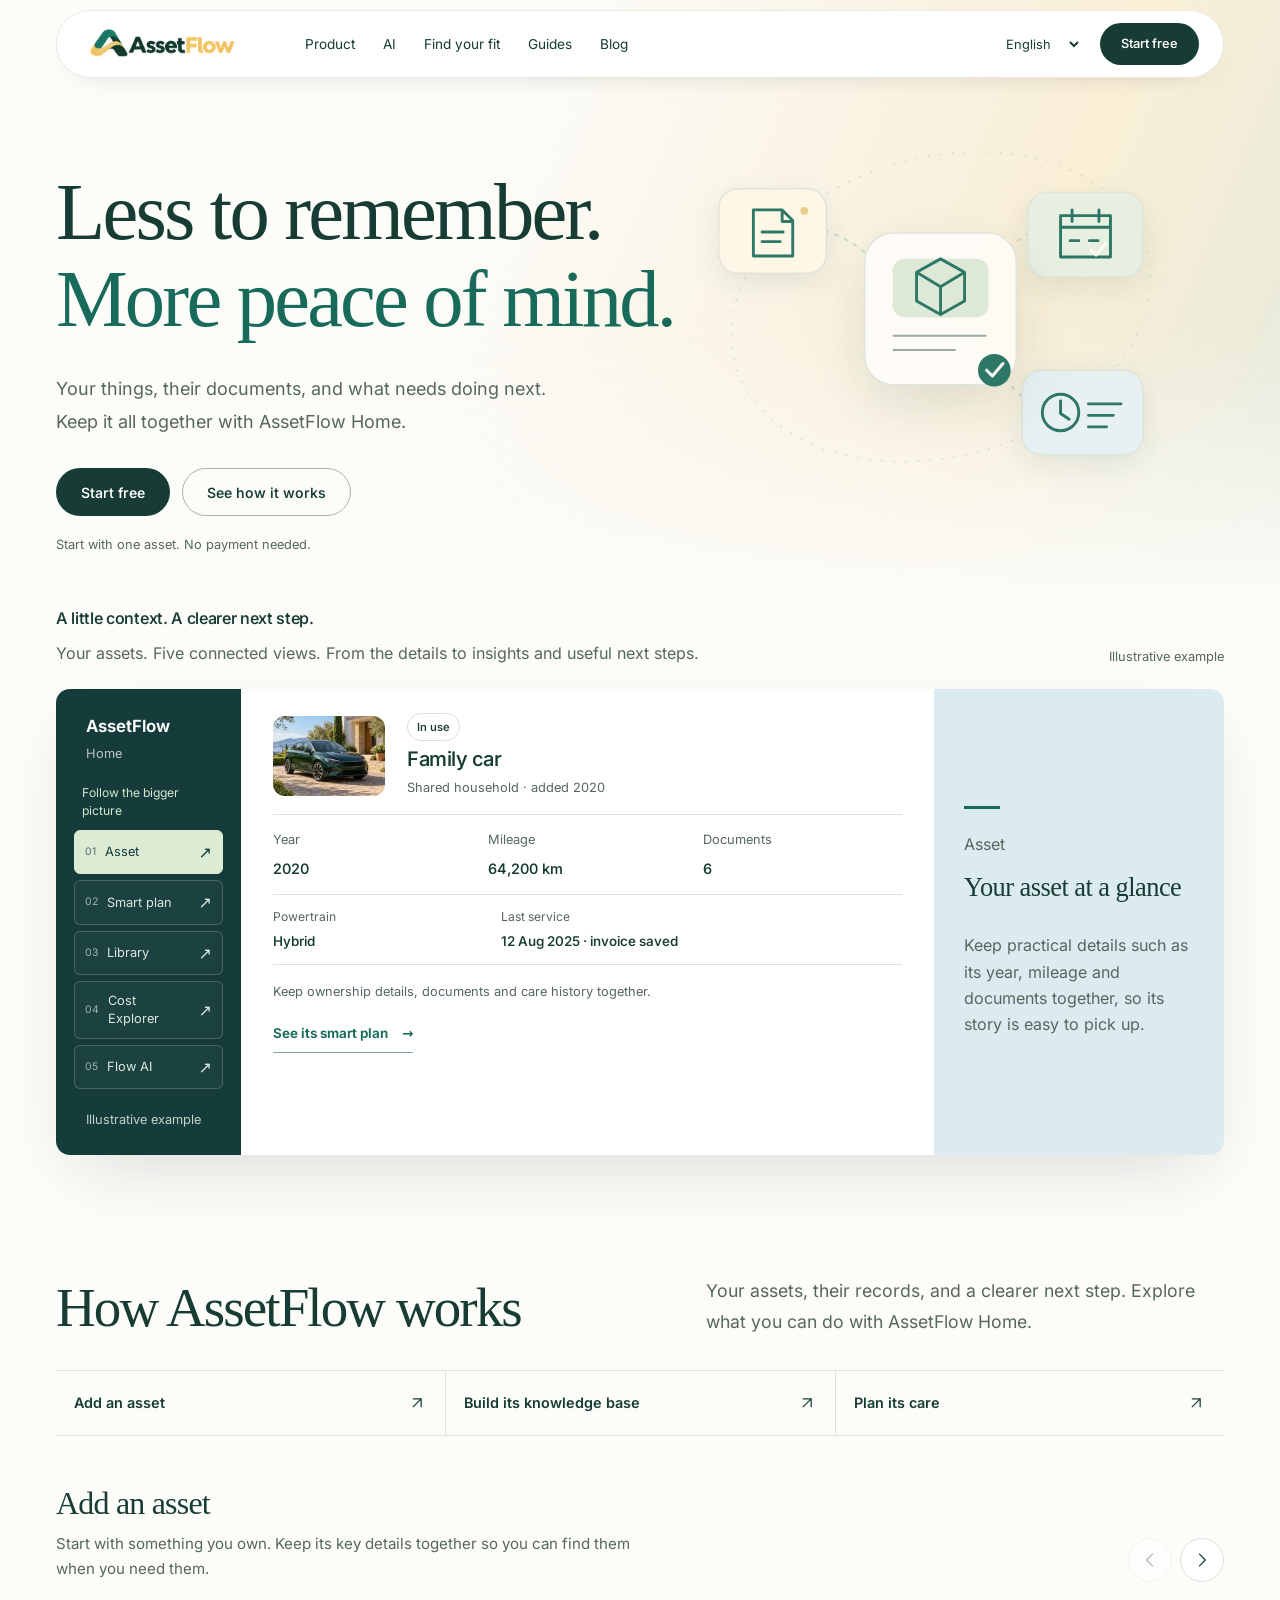
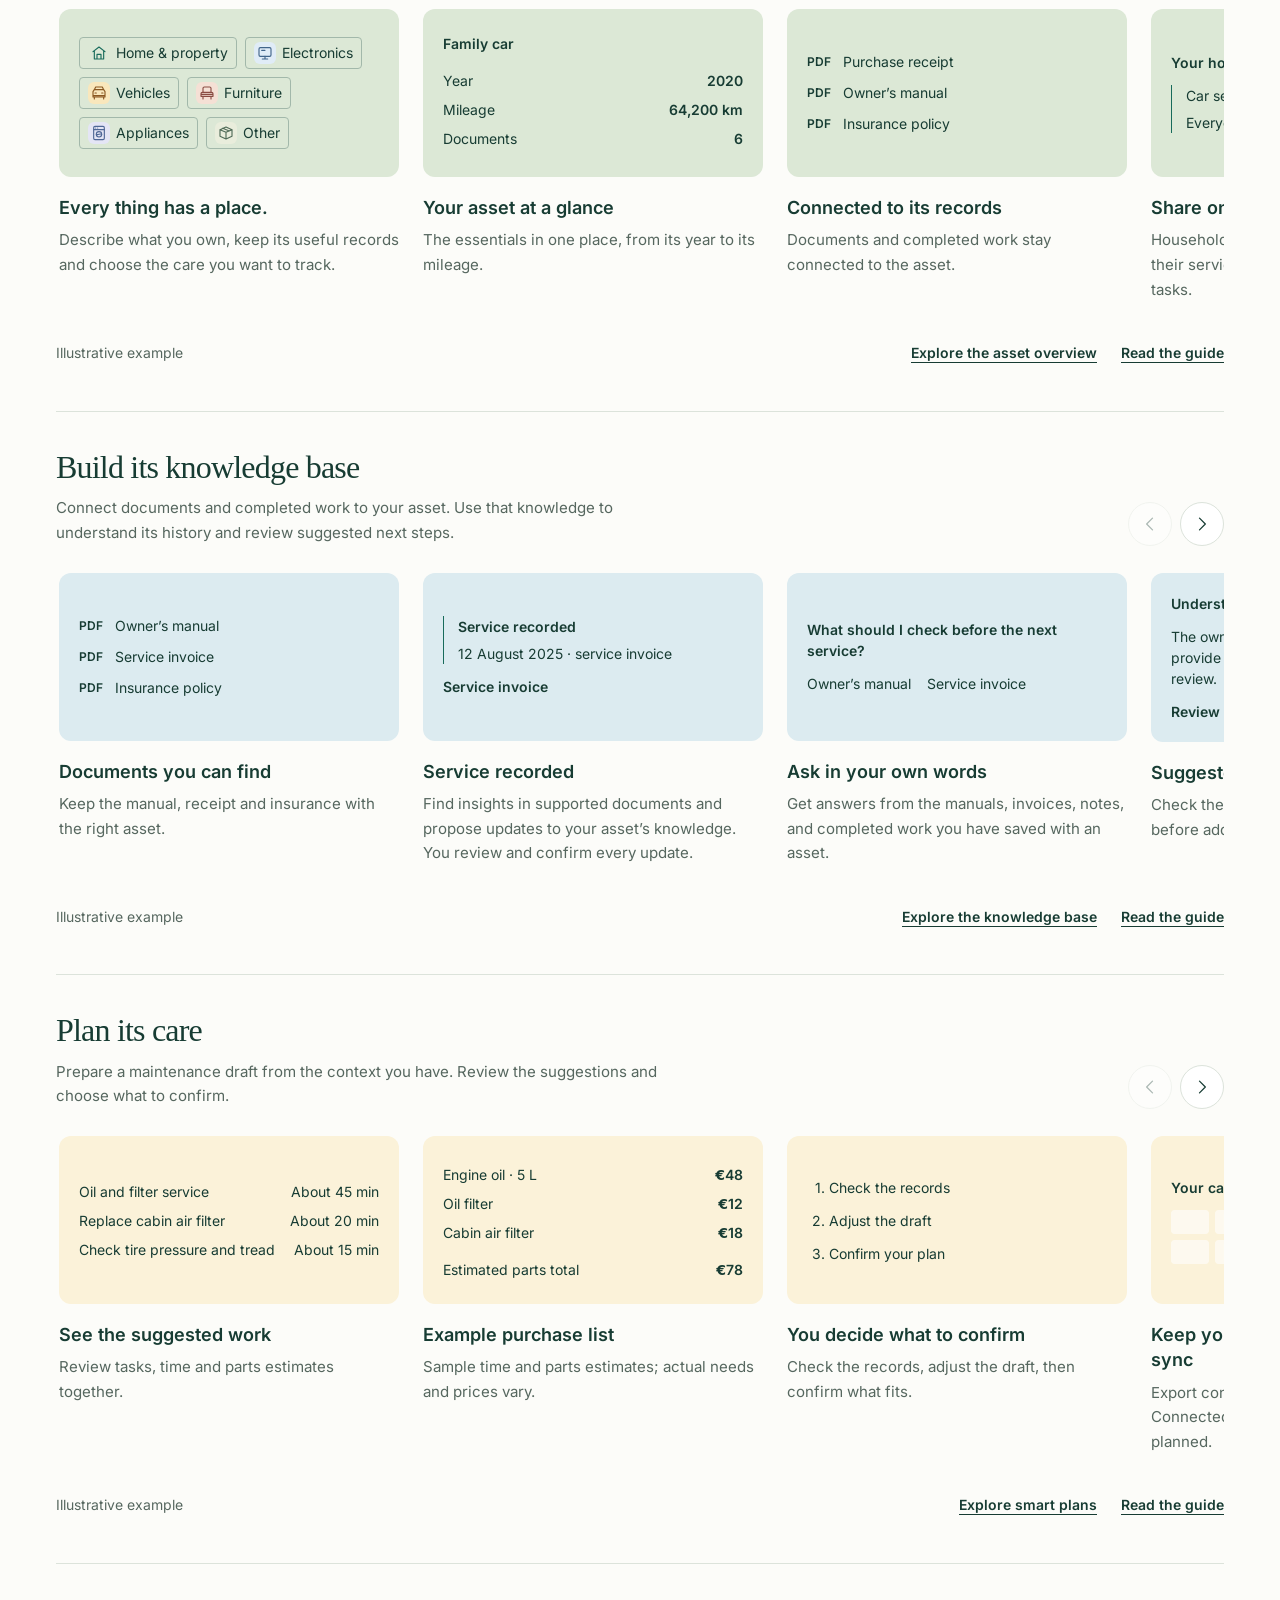
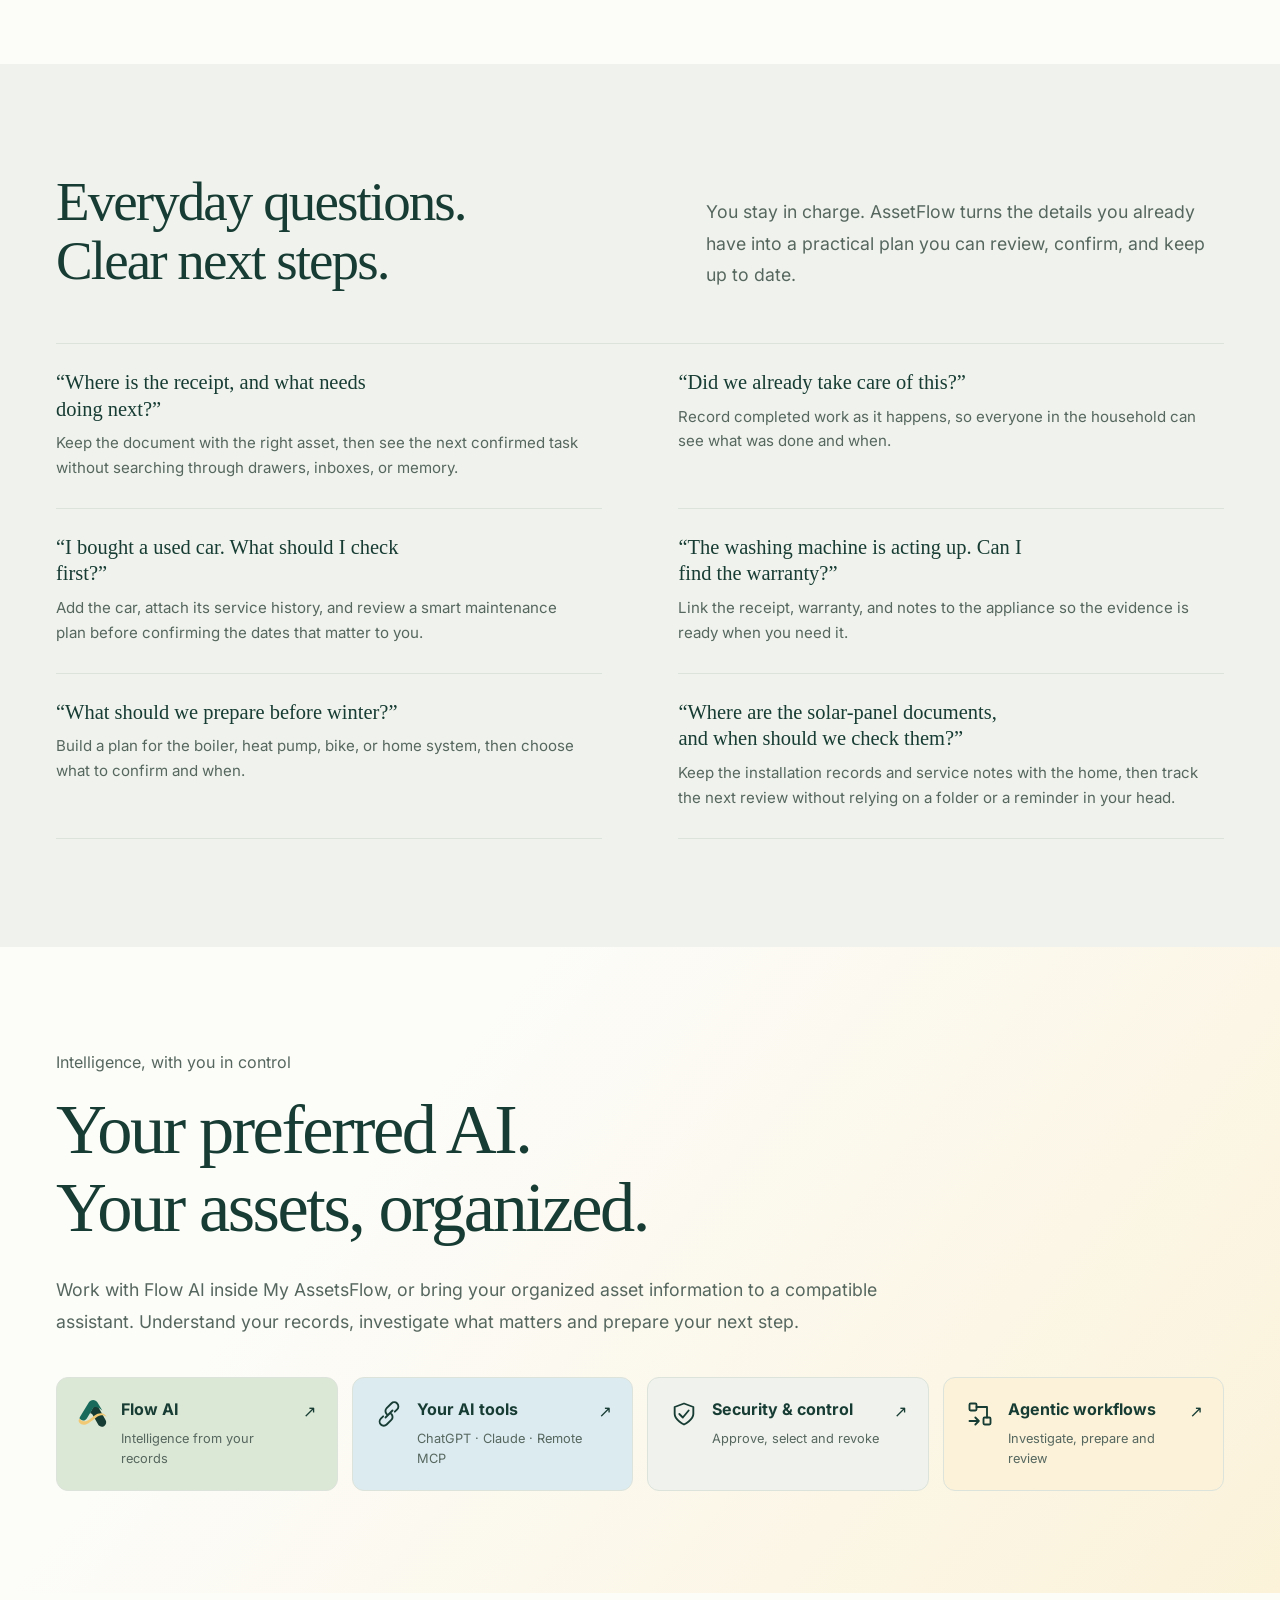
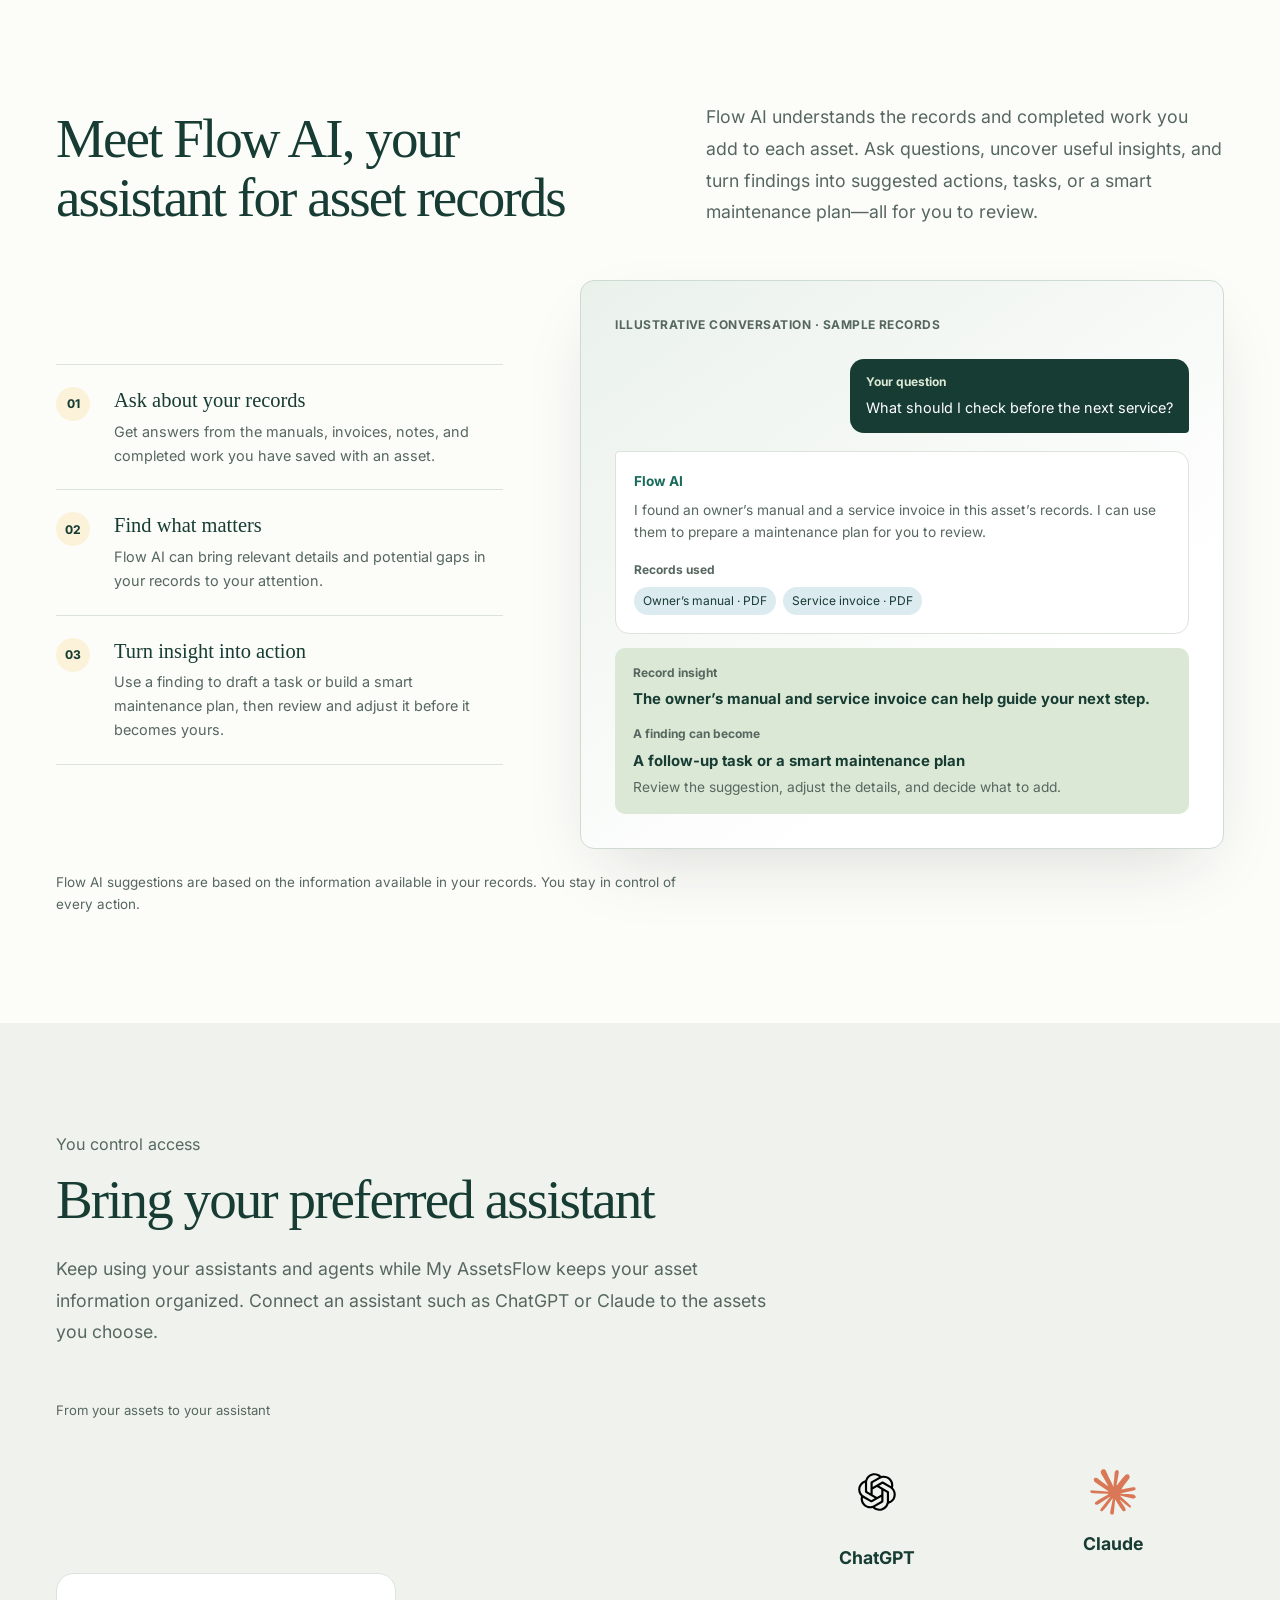
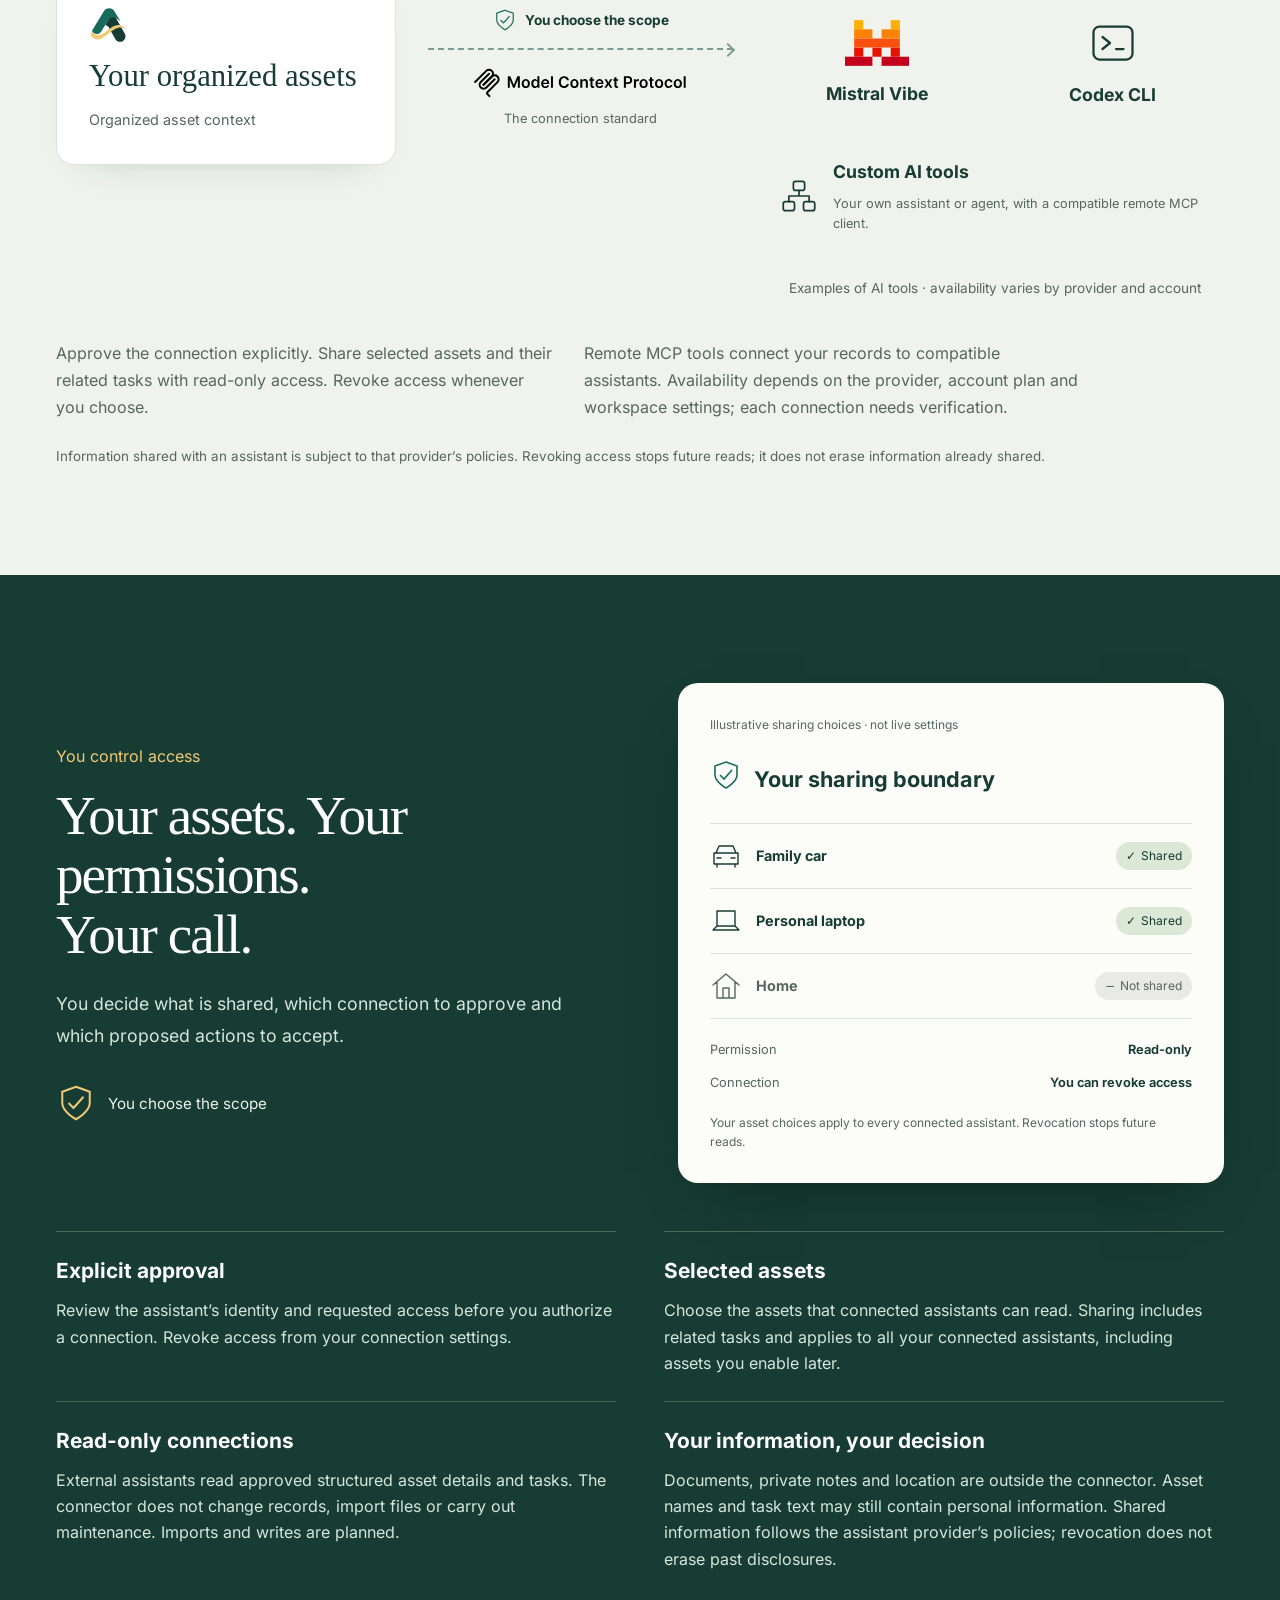
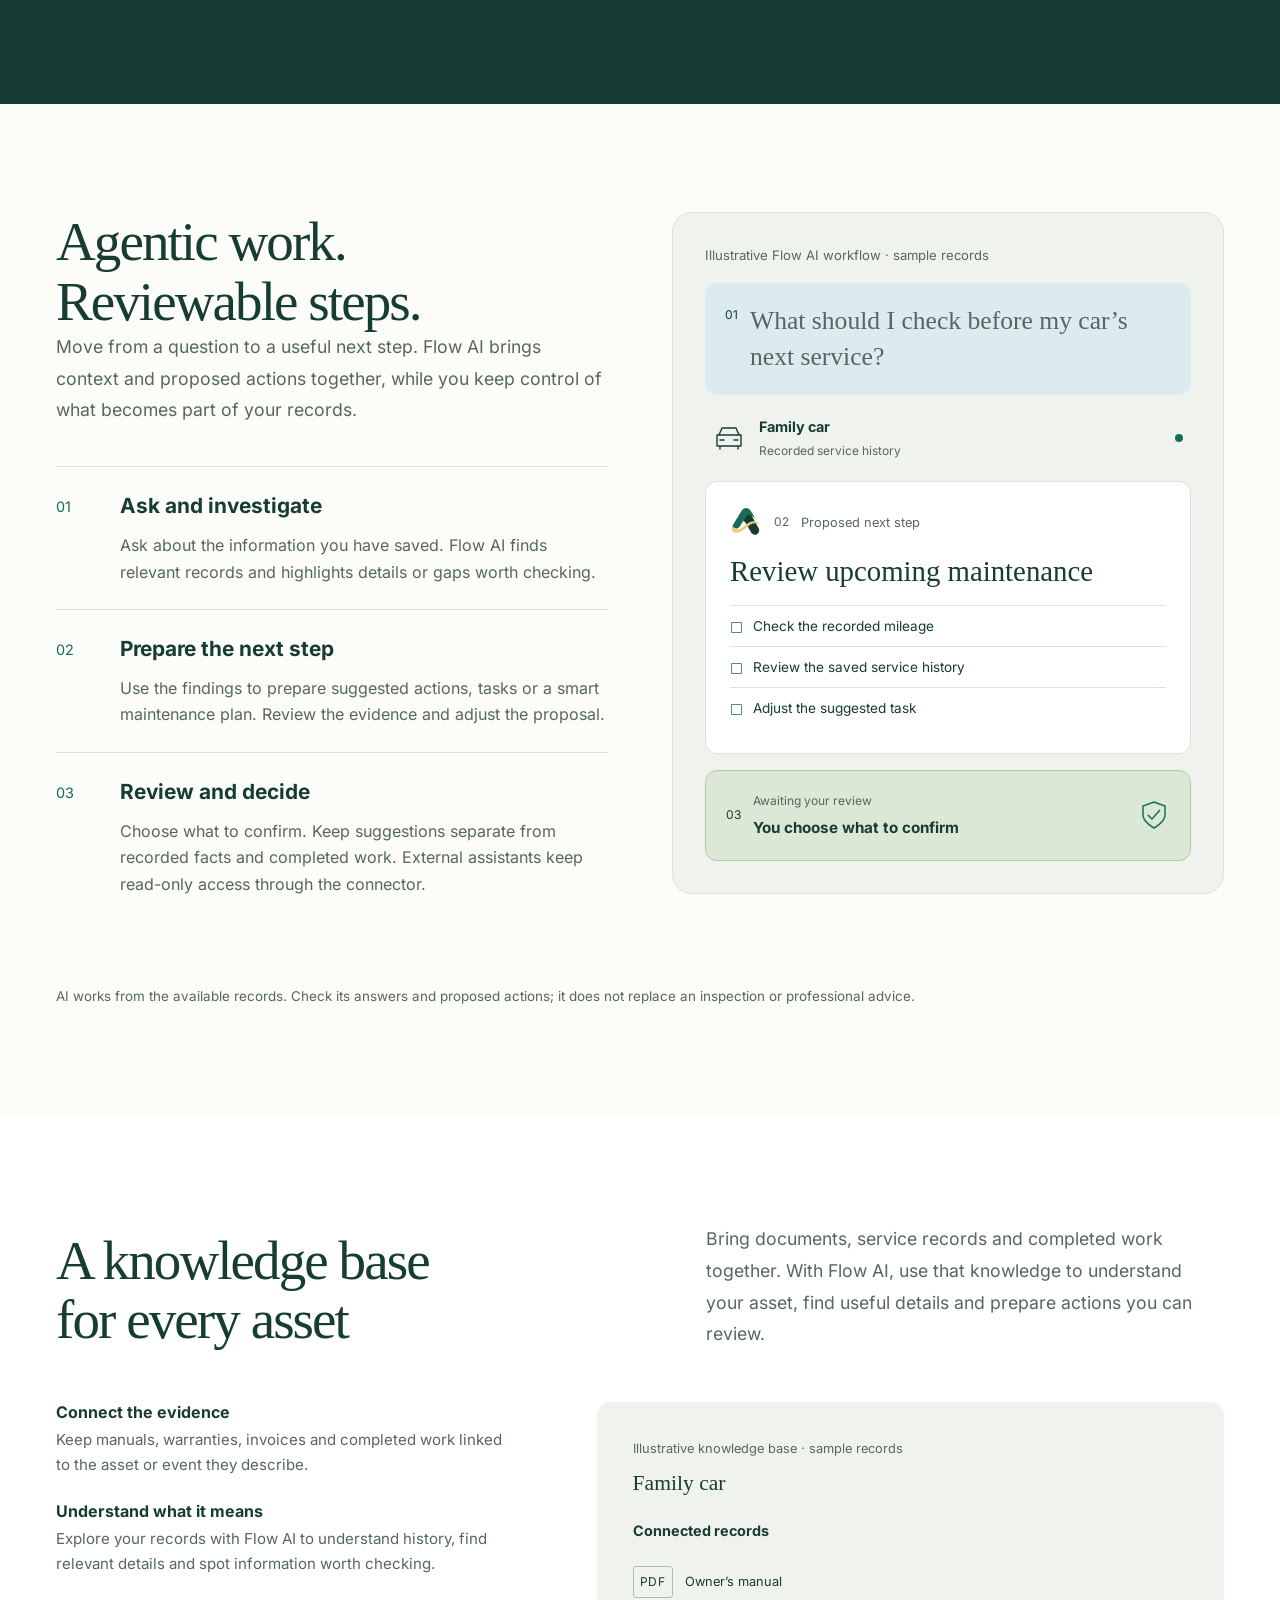
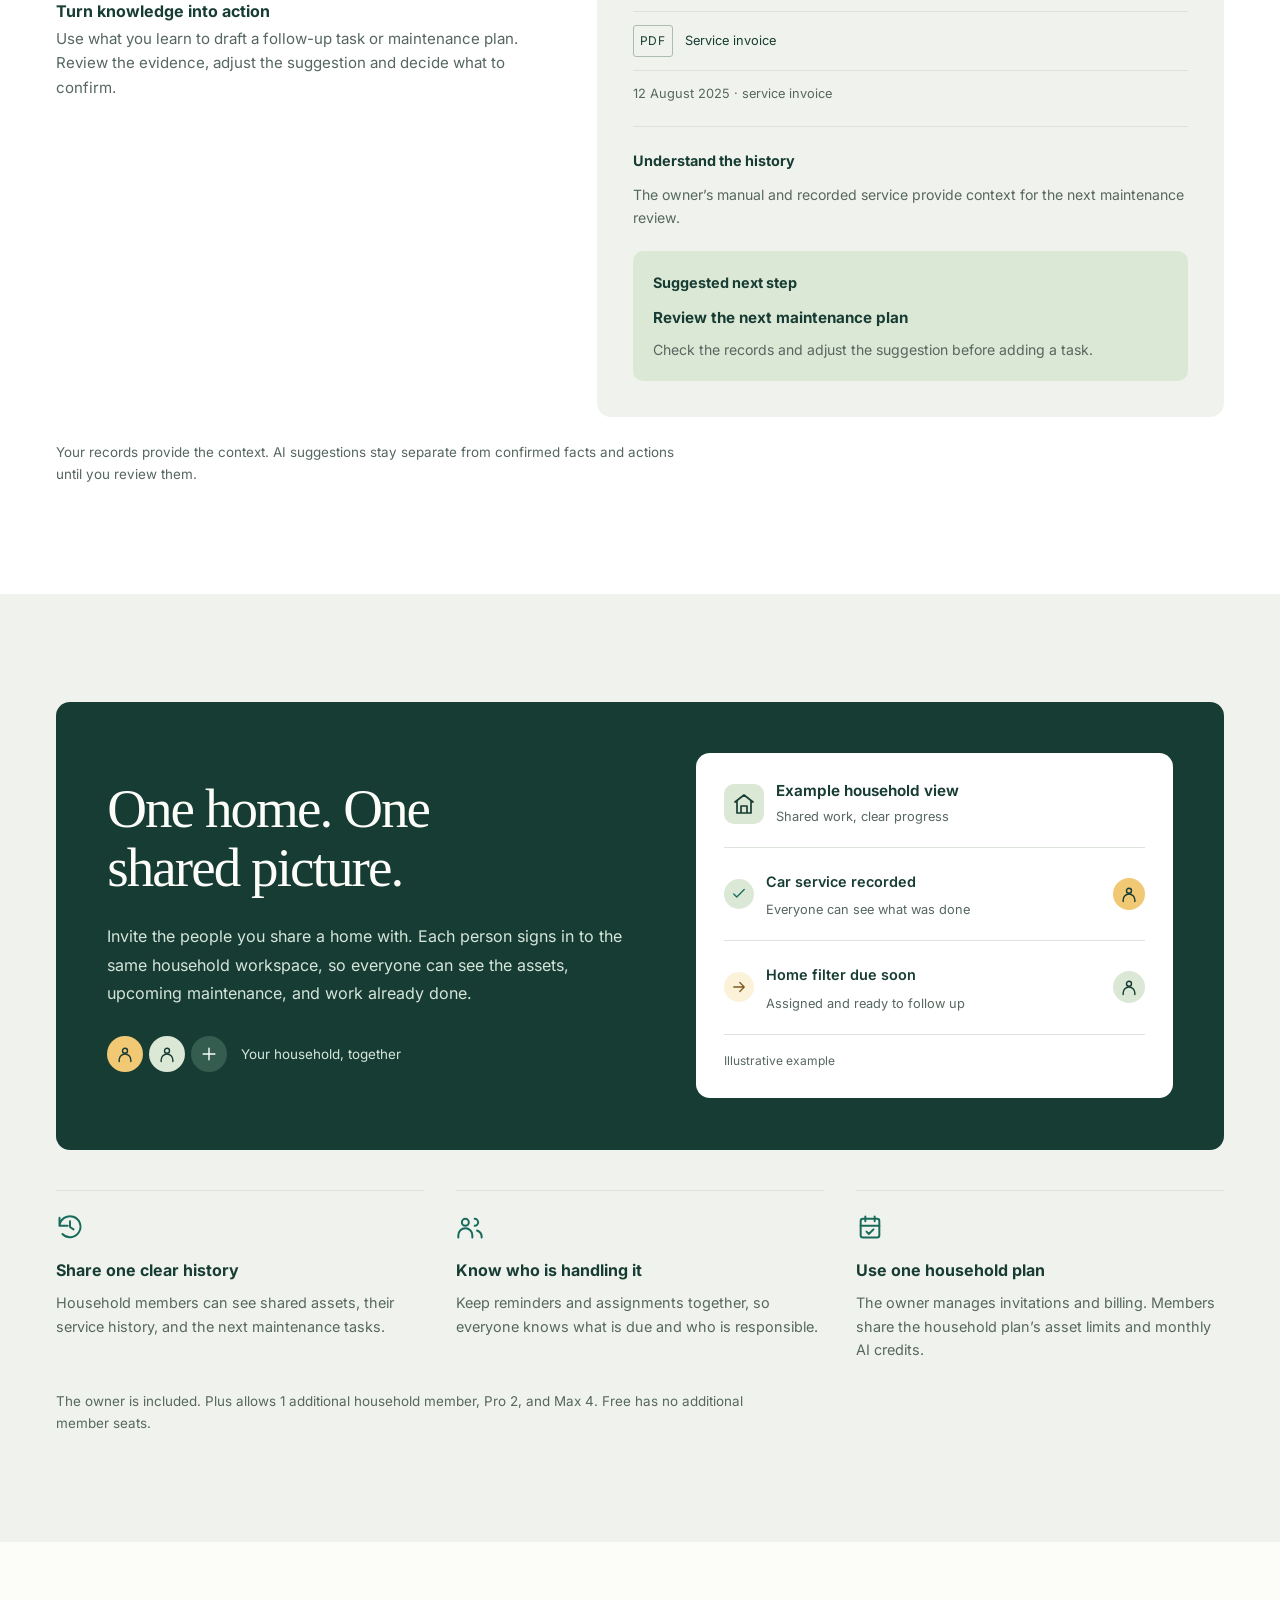
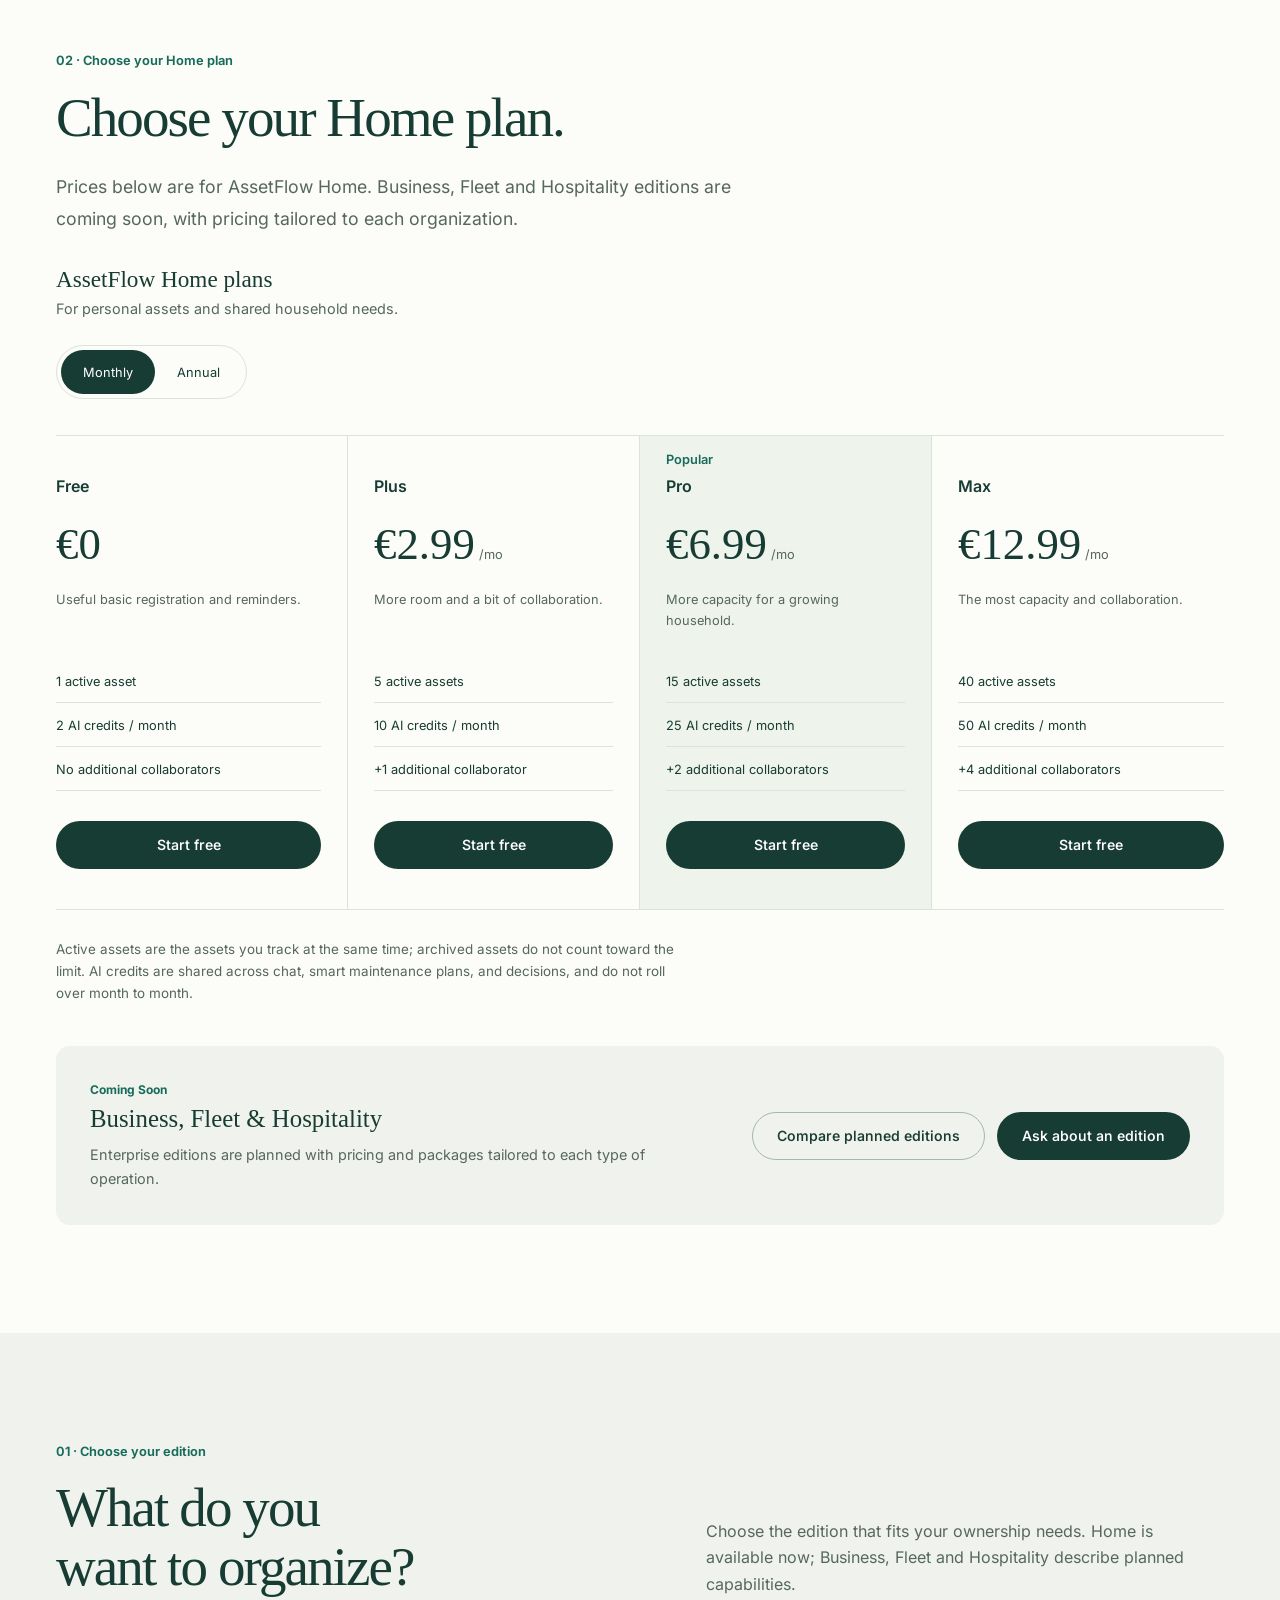
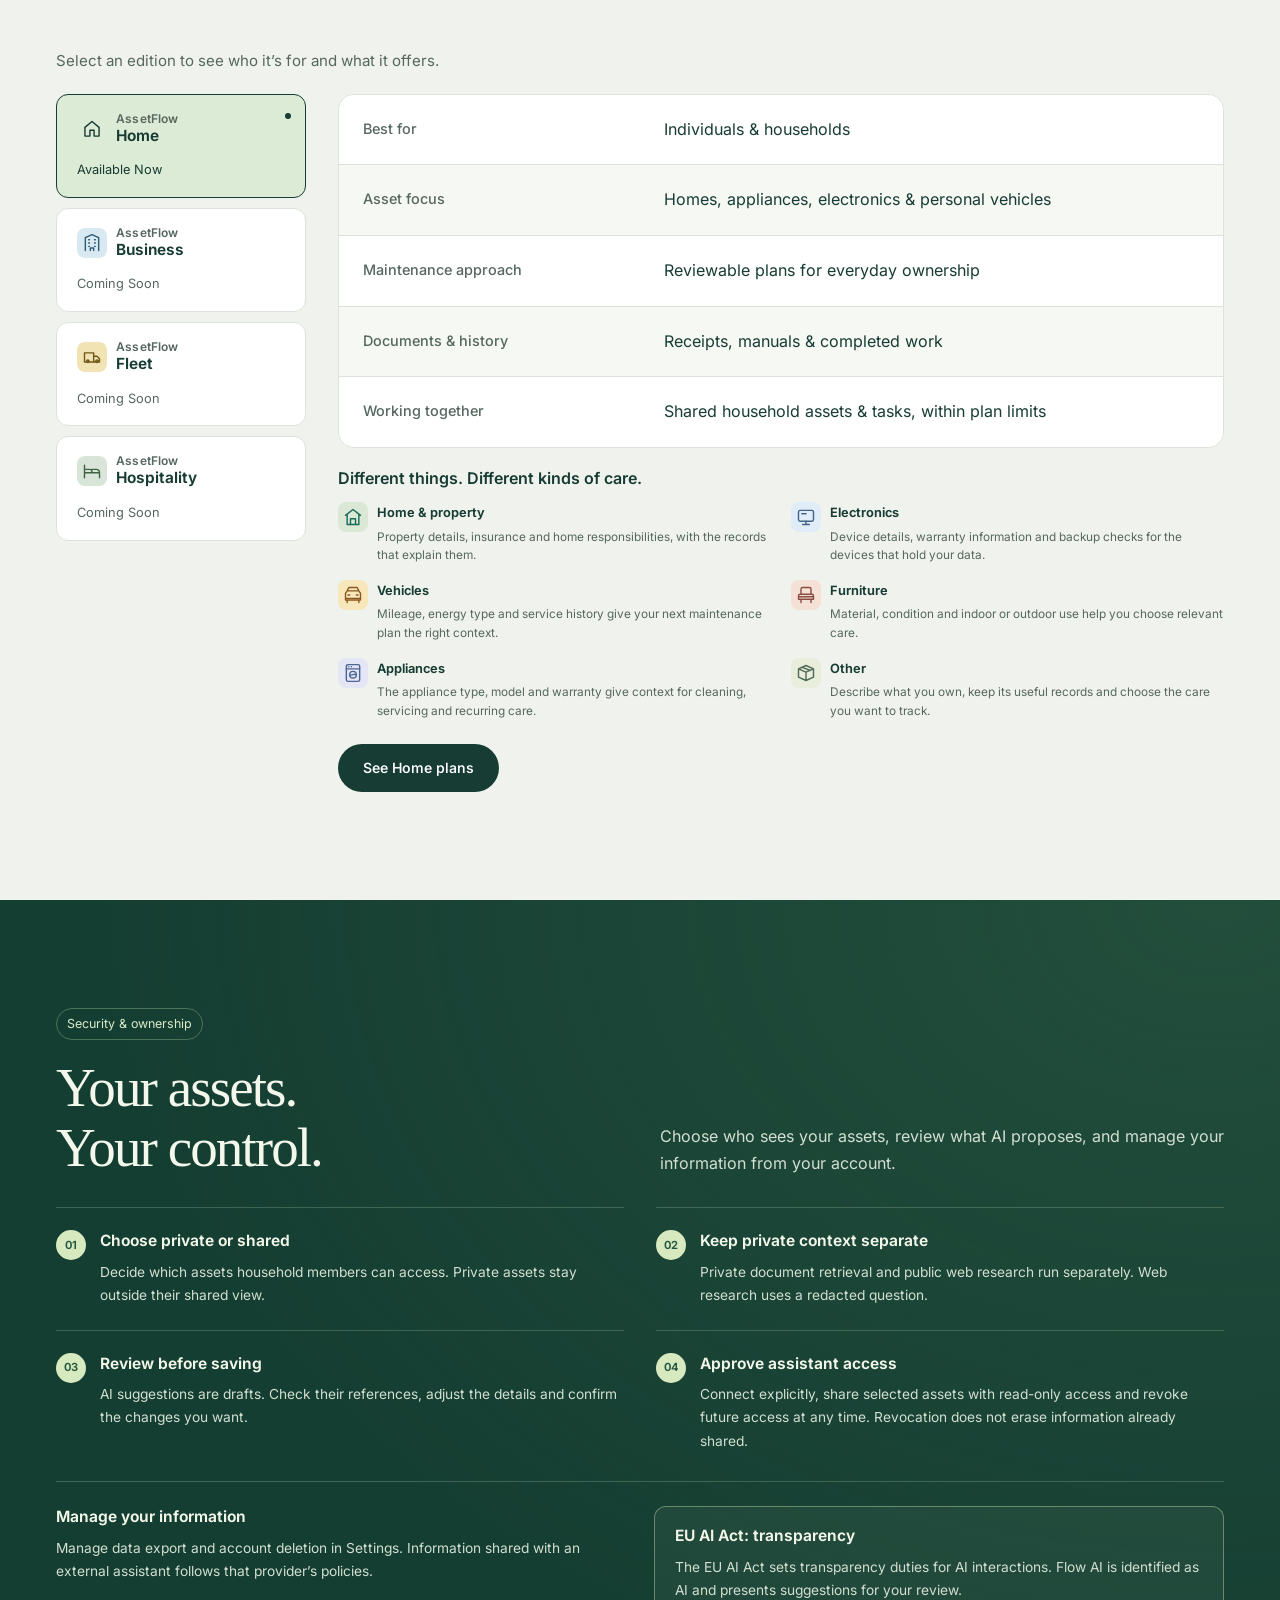
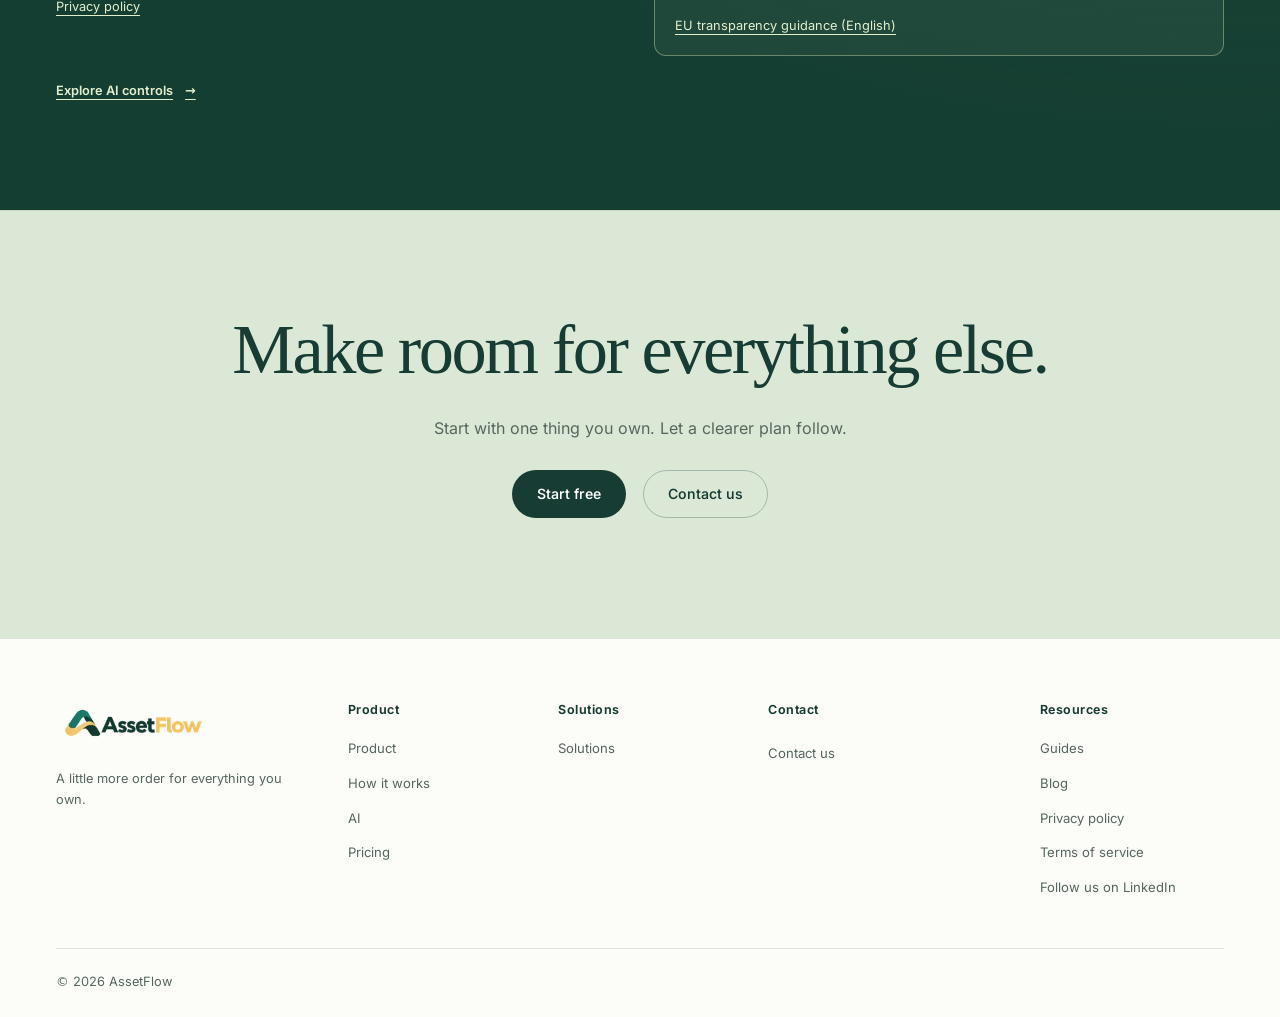
==== commit f6cd1e94: "Remove the AI integration paragraph from the homepage hero" ====
--- a/index.html
+++ b/index.html
@@ -214,7 +214,6 @@
                 all together with AssetFlow Home.</span
               >
             </p>
-            <p class="hero-ai-integration"><span data-i18n="aiPage.heroIntegration">Connect My AssetsFlow to your preferred AI tools for agentic work: explore shared asset details, reason through tasks and prepare next steps with read-only access.</span> <a href="/ai/en/" data-ai-index data-i18n="aiPage.heroAiLink">Explore AI</a></p>
             <div class="hero-actions">
               <a
                 data-i18n="site.start"
--- a/styles.css
+++ b/styles.css
@@ -2303,8 +2303,6 @@
 [lang="ar"] .ai-hero h1 { letter-spacing: 0; line-height: 1.5; }
 @media (max-width: 640px) { .ai-security-grid { grid-template-columns: minmax(0,1fr); } .ai-page-links { gap: 8px 20px; } }
 
-.hero-ai-integration { max-width: 46rem; margin-block: 1.25rem 1.75rem; color: var(--color-muted); font-size: .95rem; line-height: 1.75; }
-.hero-ai-integration a { display: inline-block; margin-inline-start: .35rem; color: var(--color-primary-dark); font-weight: 600; text-underline-offset: 4px; }
 .ai-page-links { display: grid; grid-template-columns: repeat(4,minmax(0,1fr)); gap: 14px; margin-block-start: 2.5rem; }
 .ai-page-links .ai-nav-card { display: flex; align-items: flex-start; gap: 12px; padding: 20px; border: 1px solid var(--color-border); border-radius: 12px; text-decoration: none; min-width: 0; color: var(--color-text); transition: border-color 160ms ease, box-shadow 160ms ease; }
 .ai-nav-card--flow { background: var(--color-sage); }
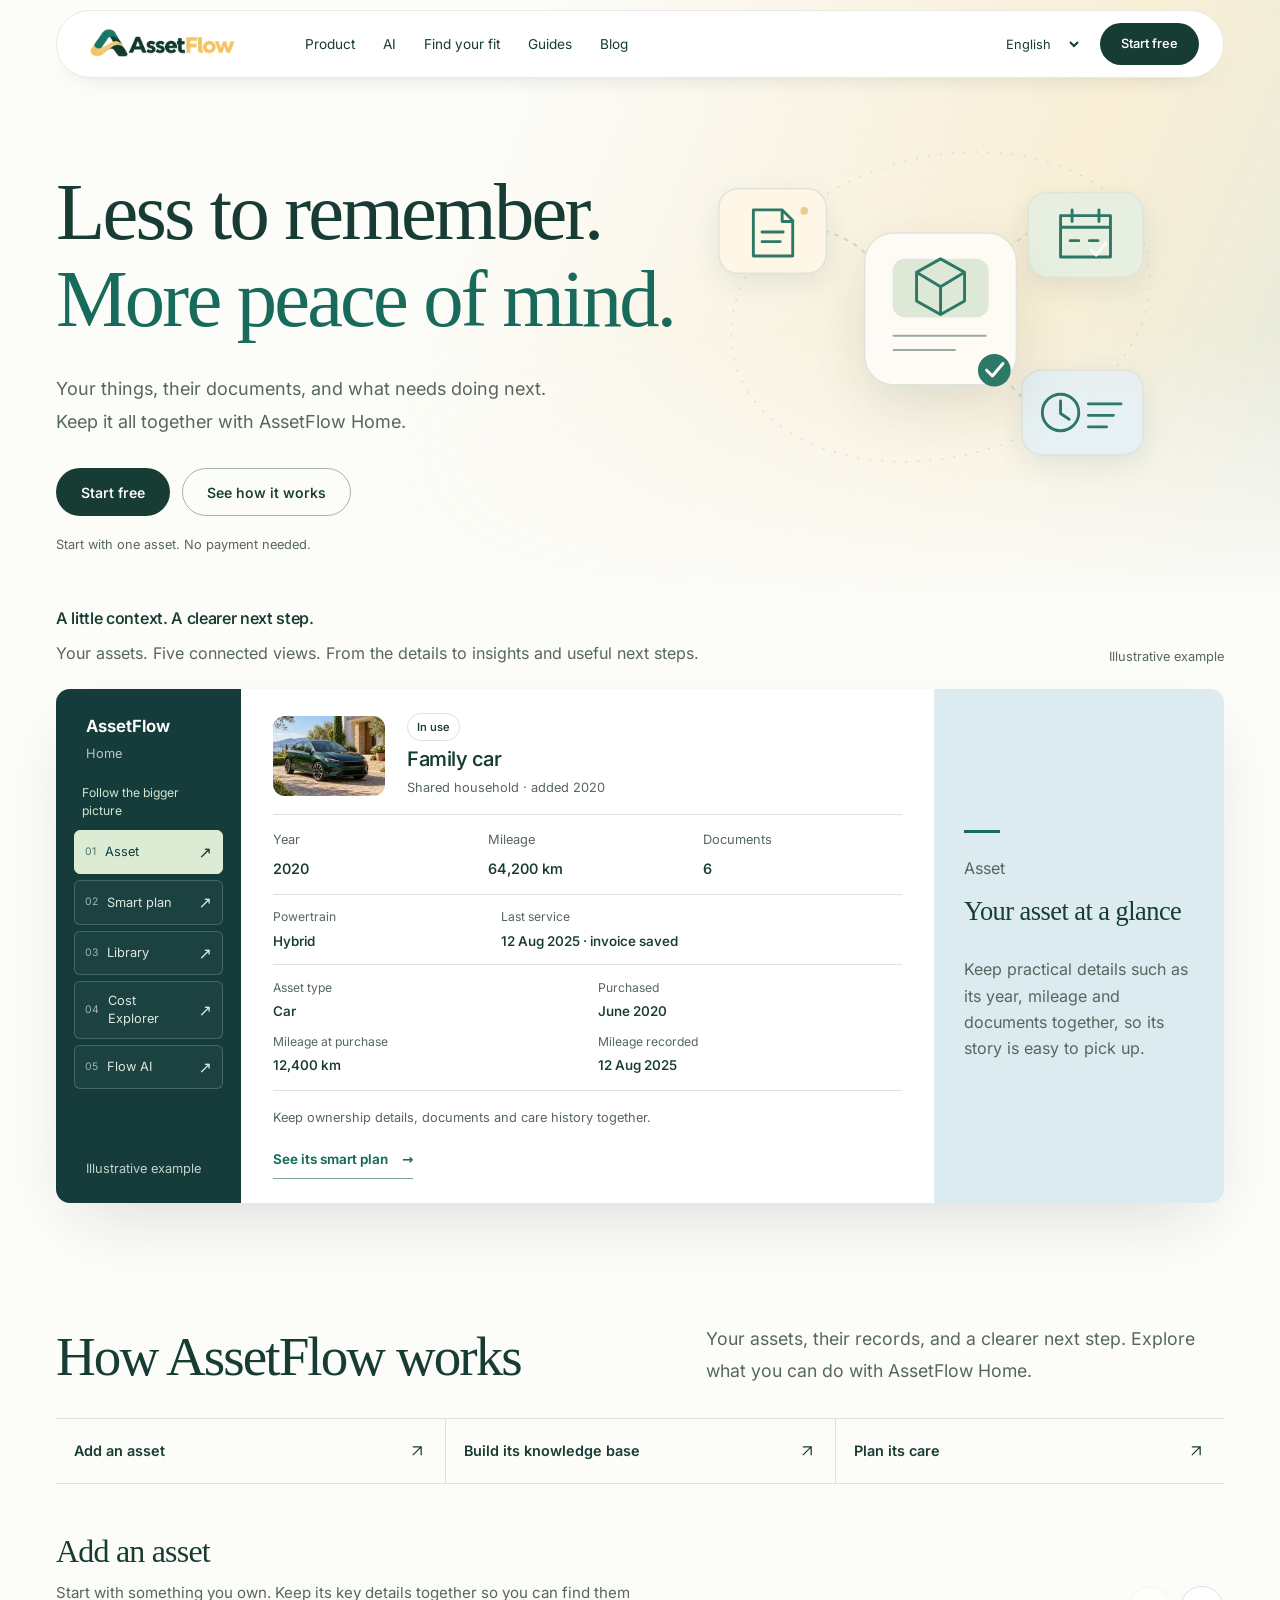
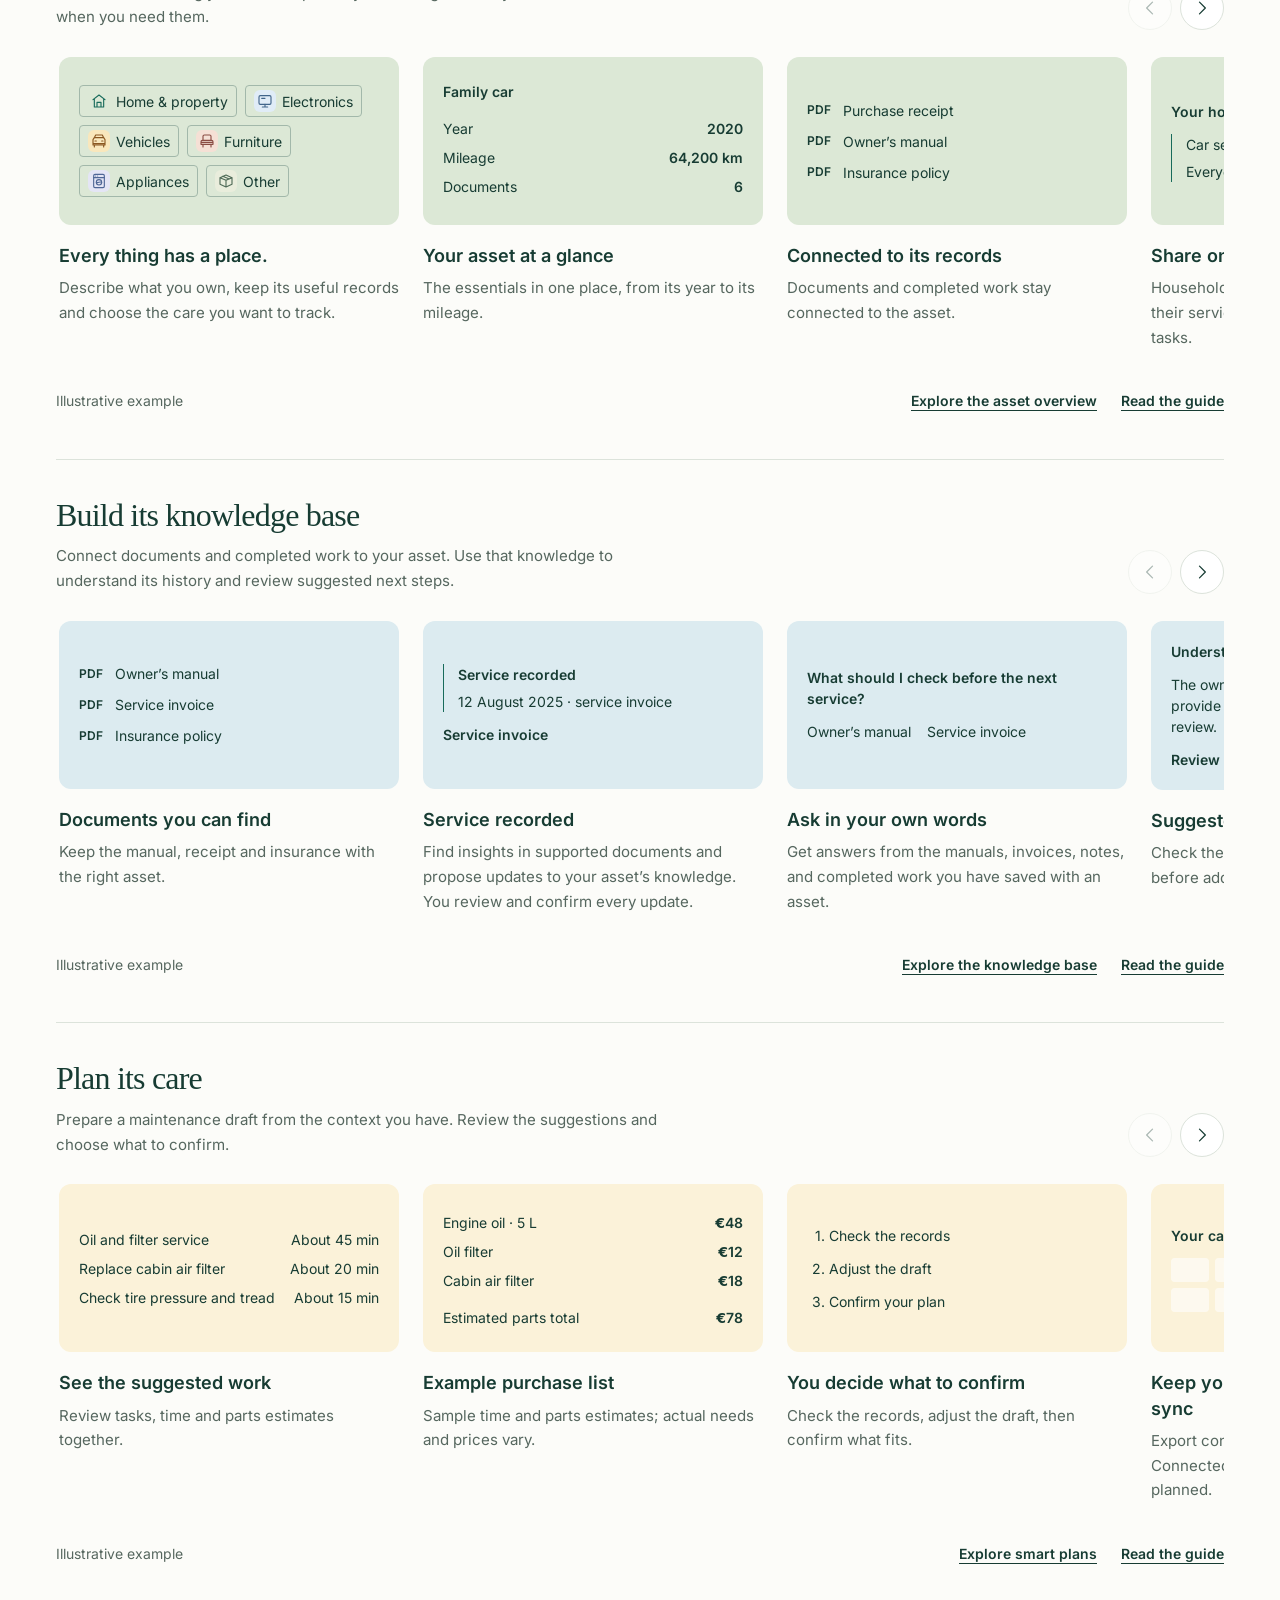
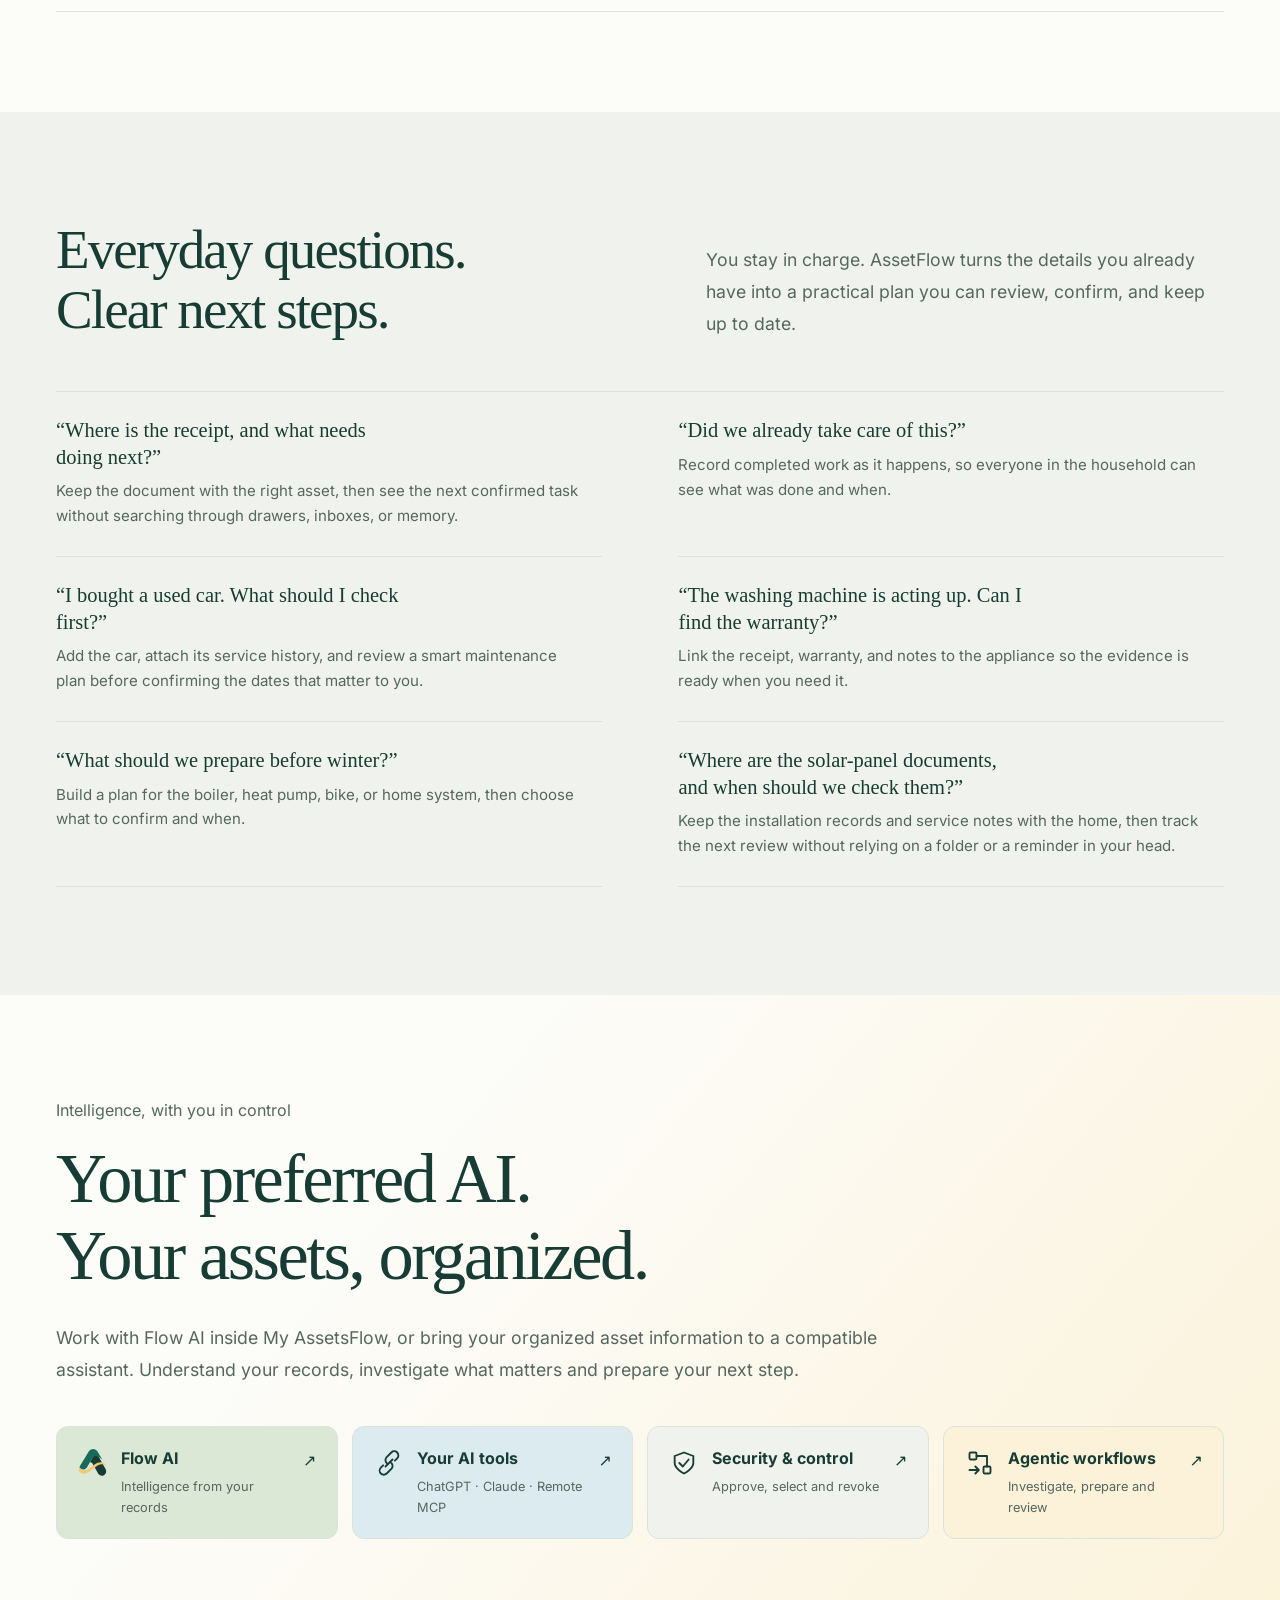
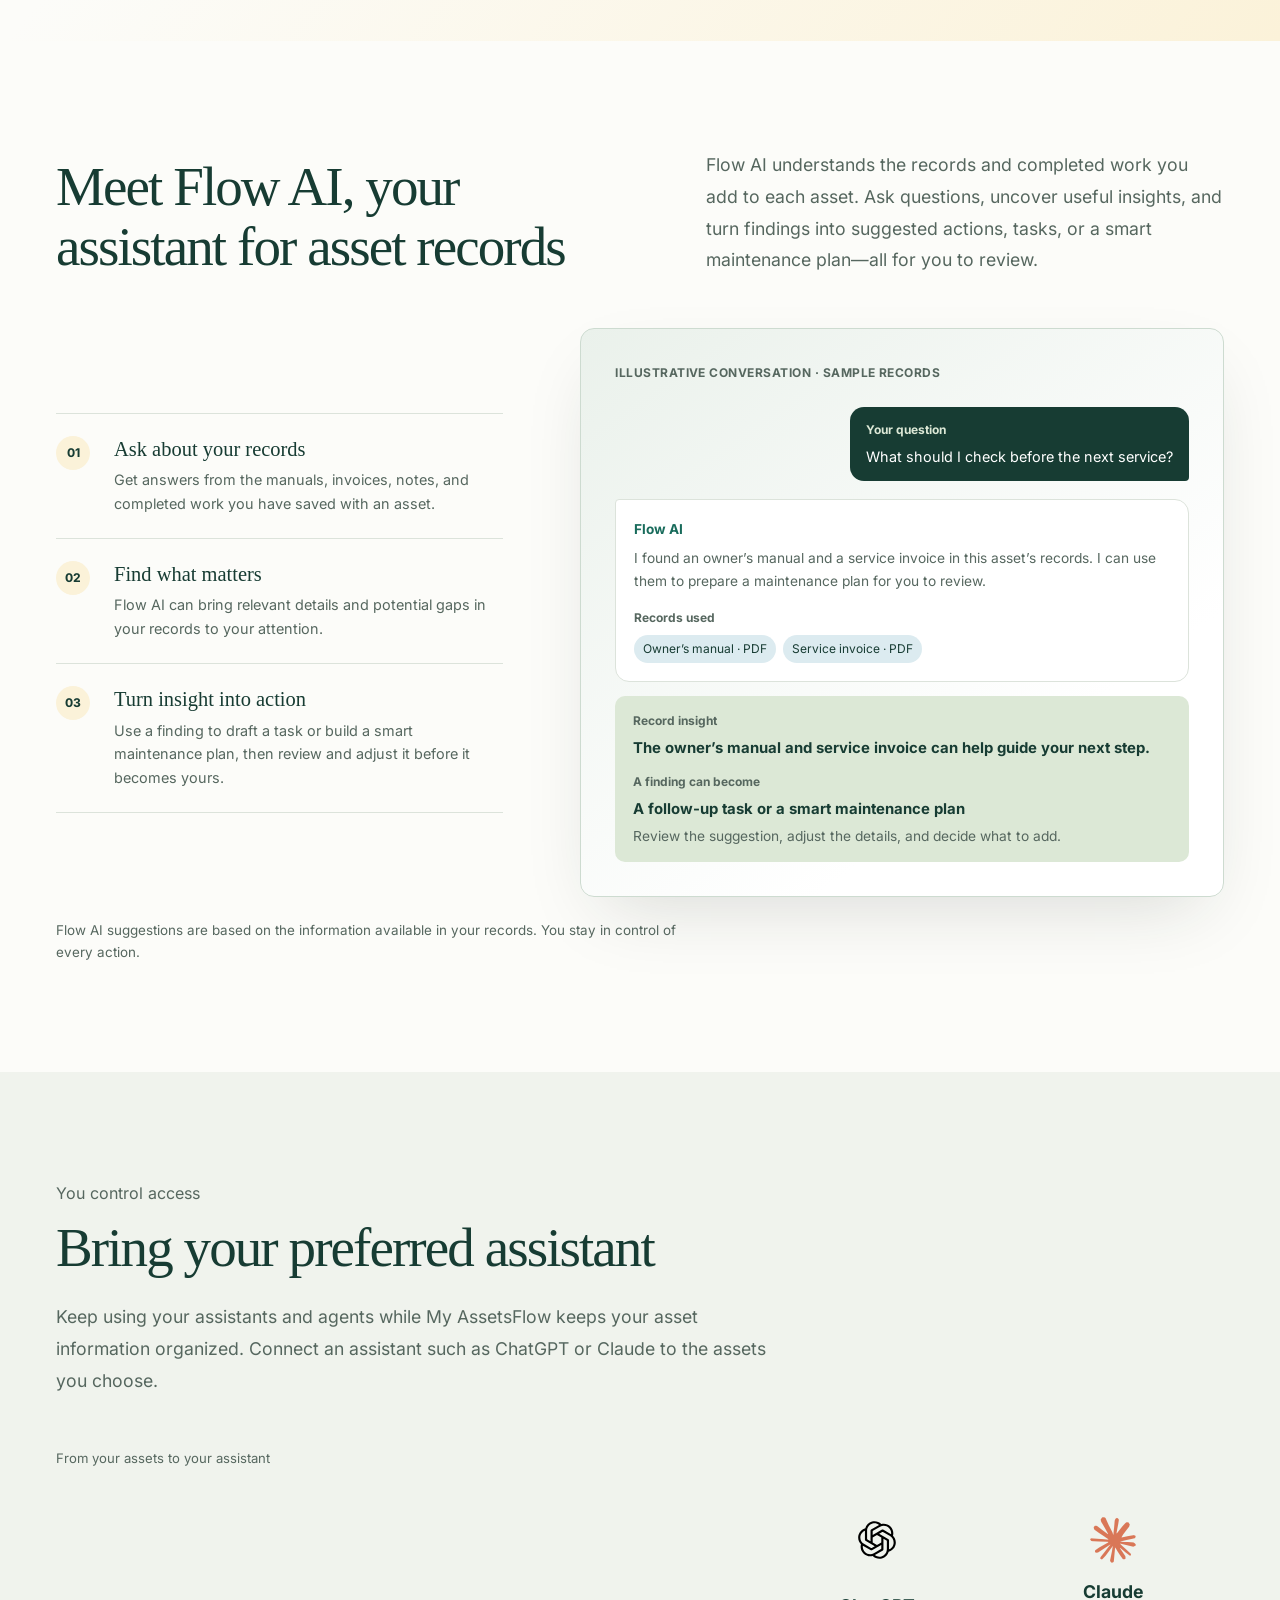
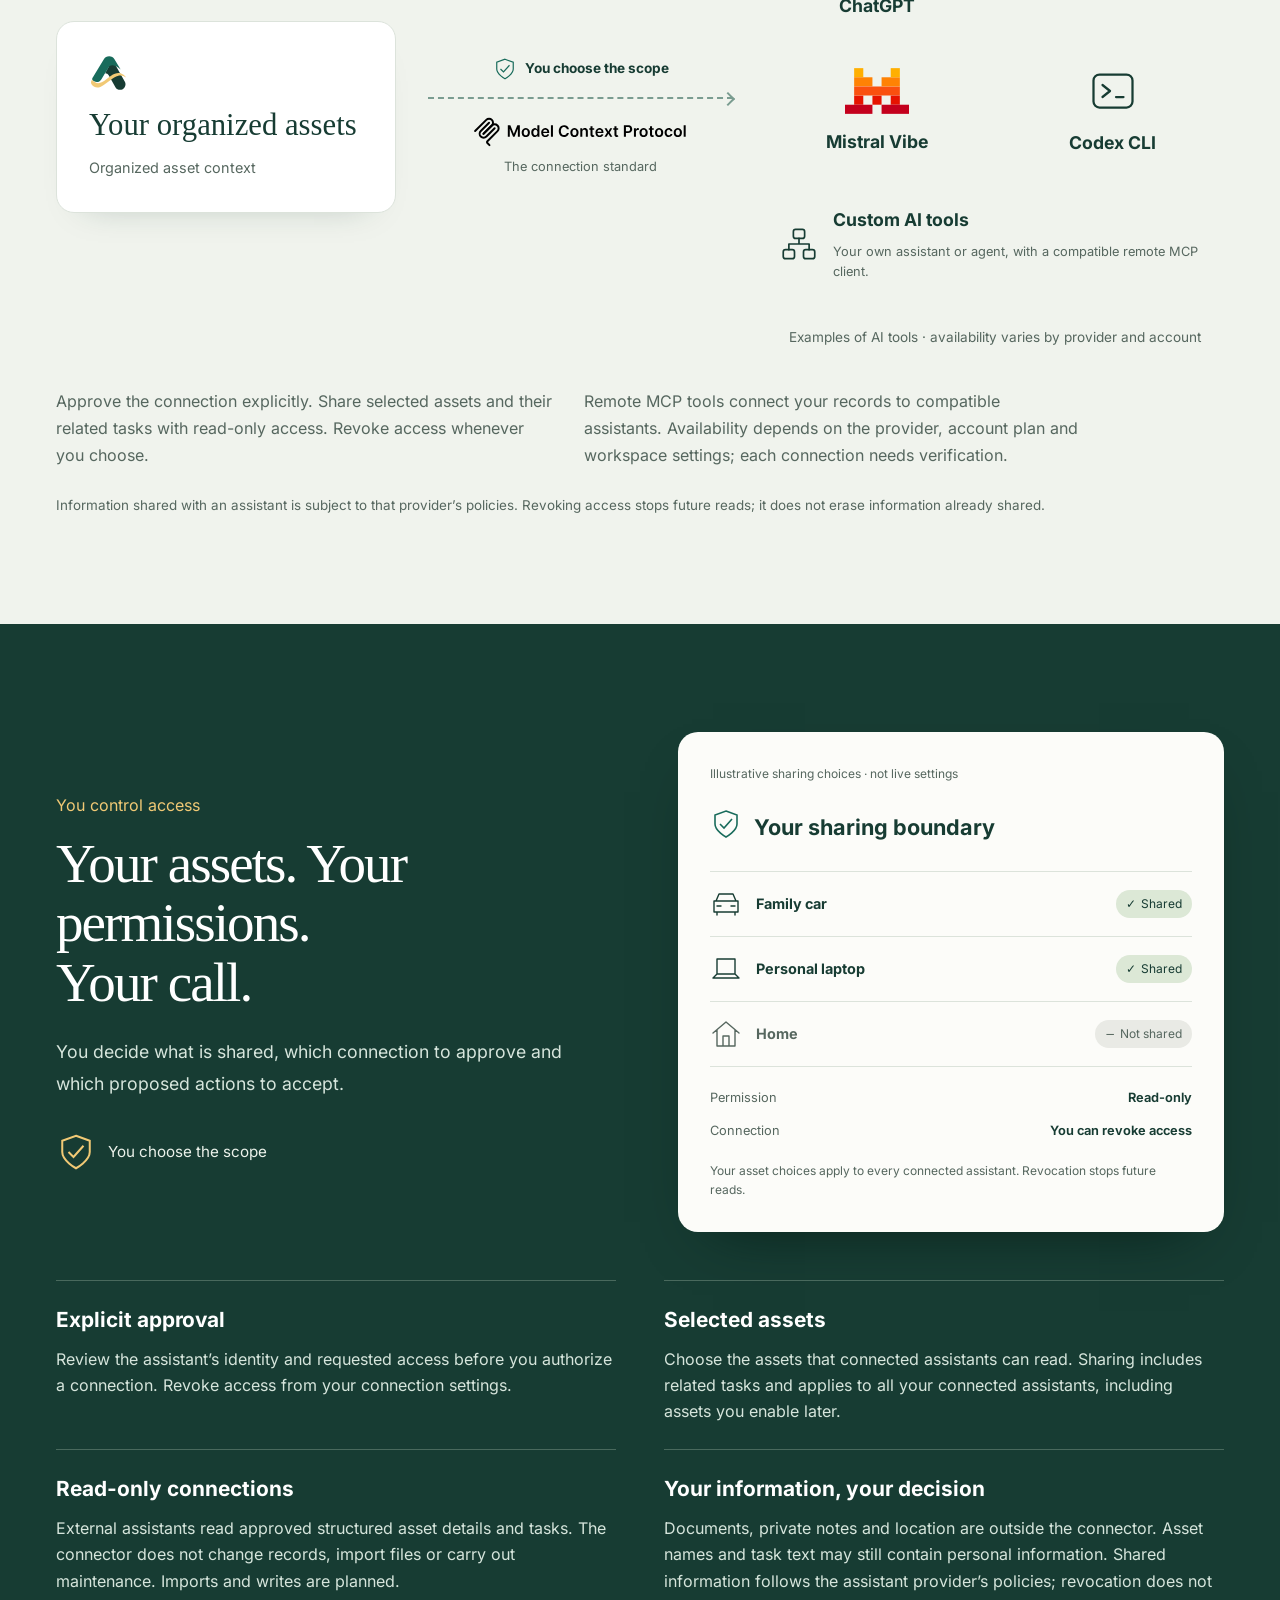
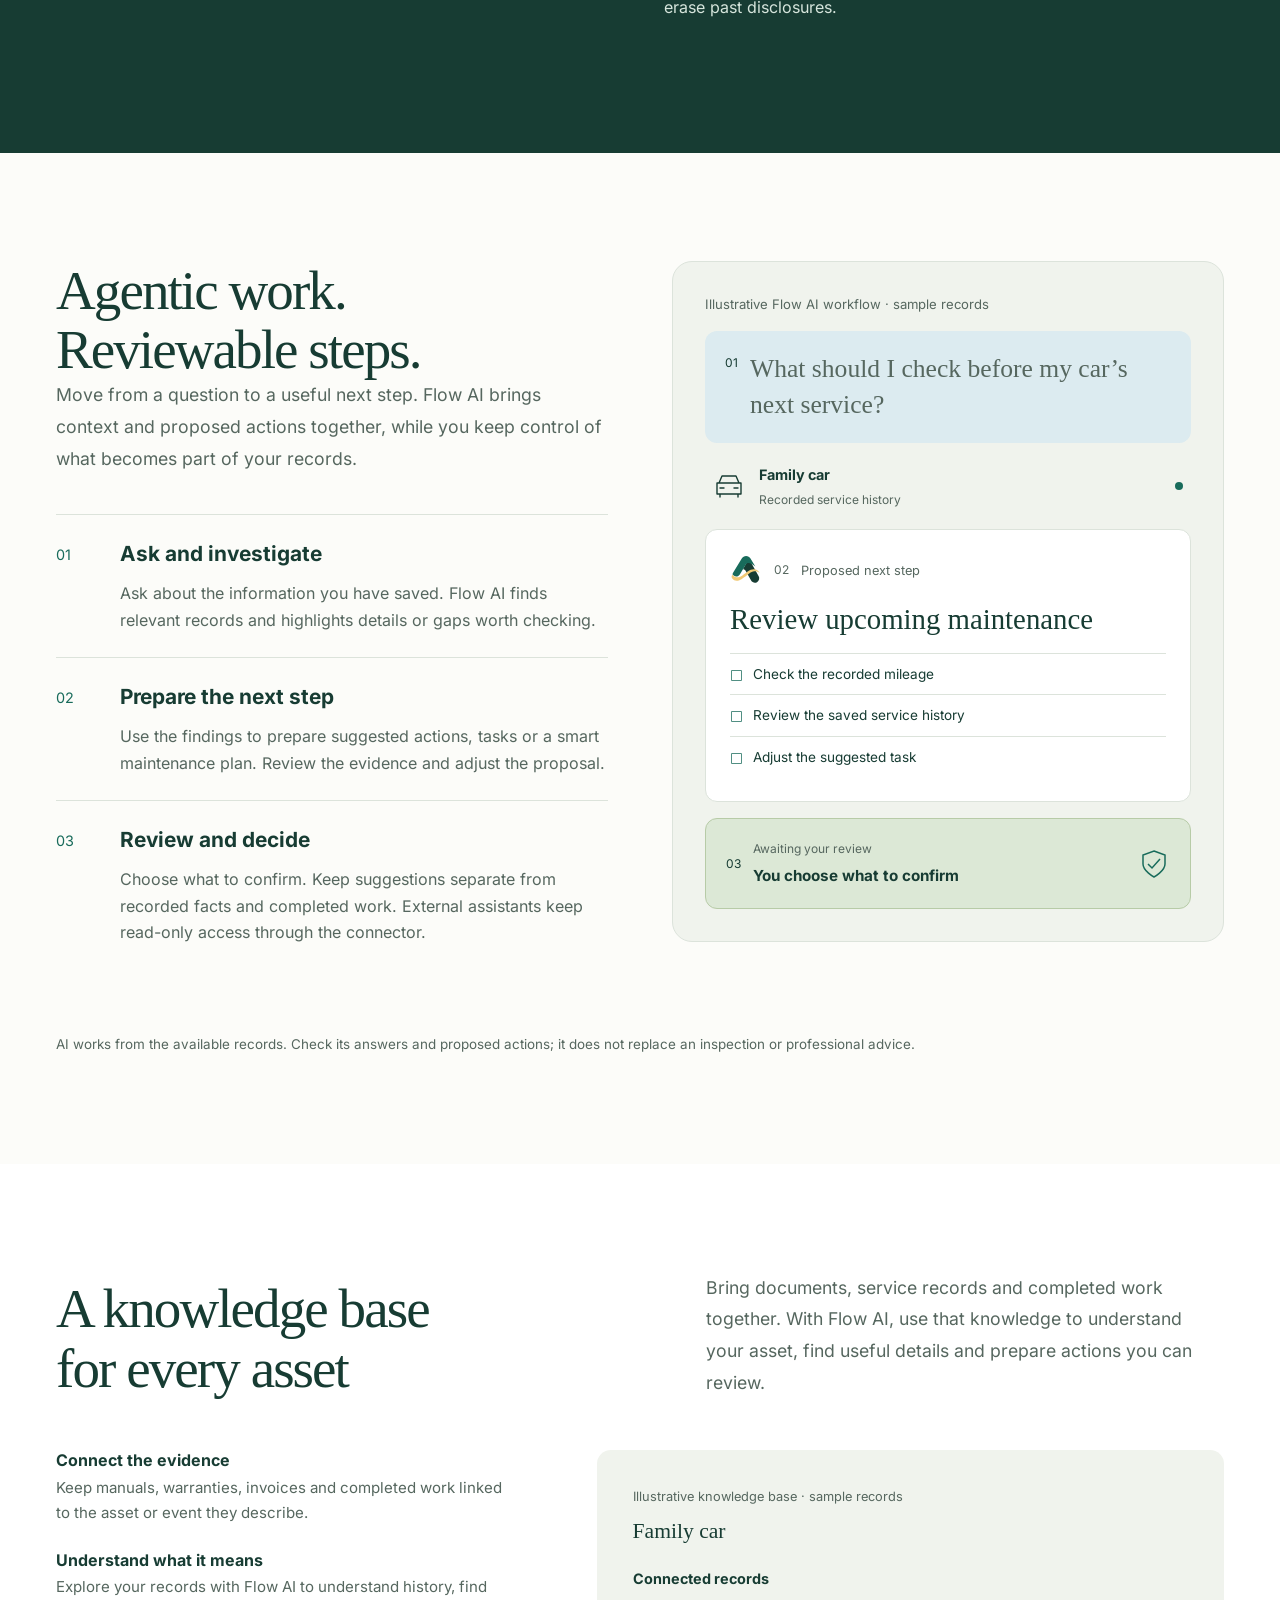
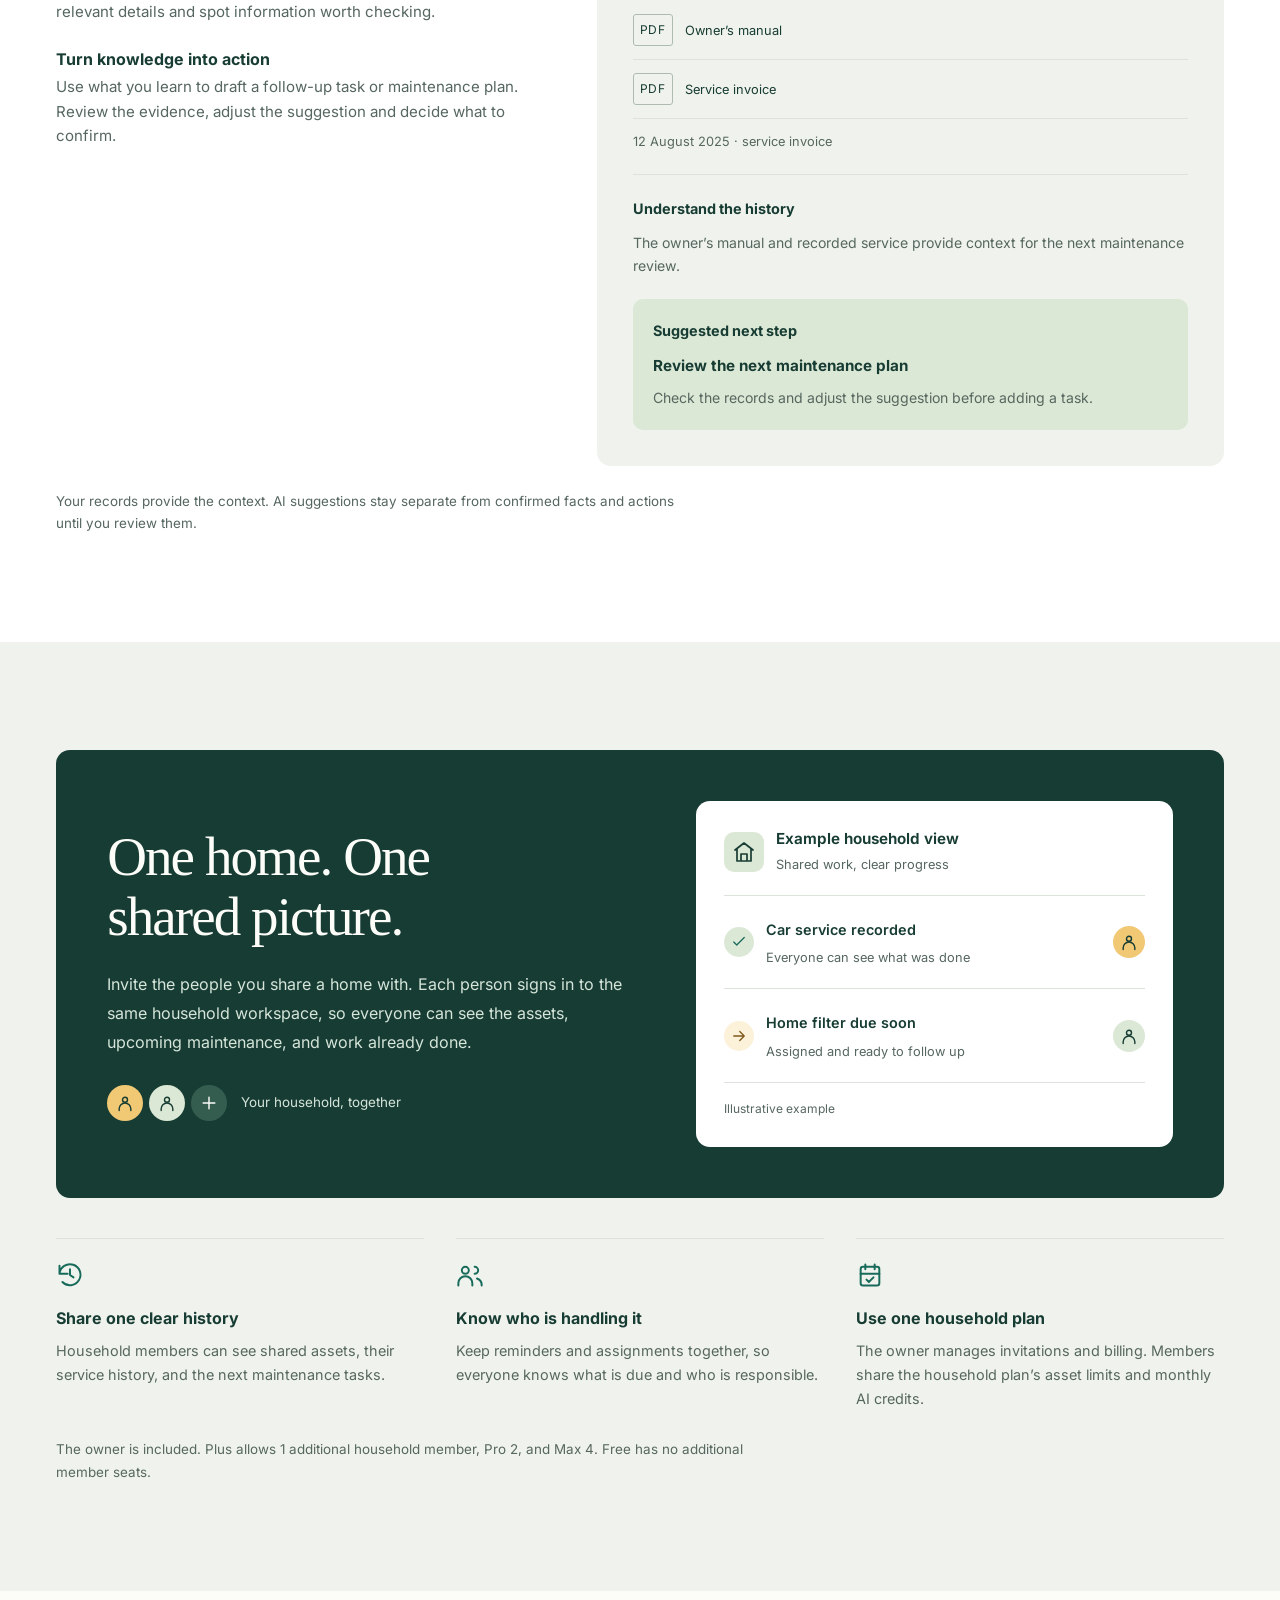
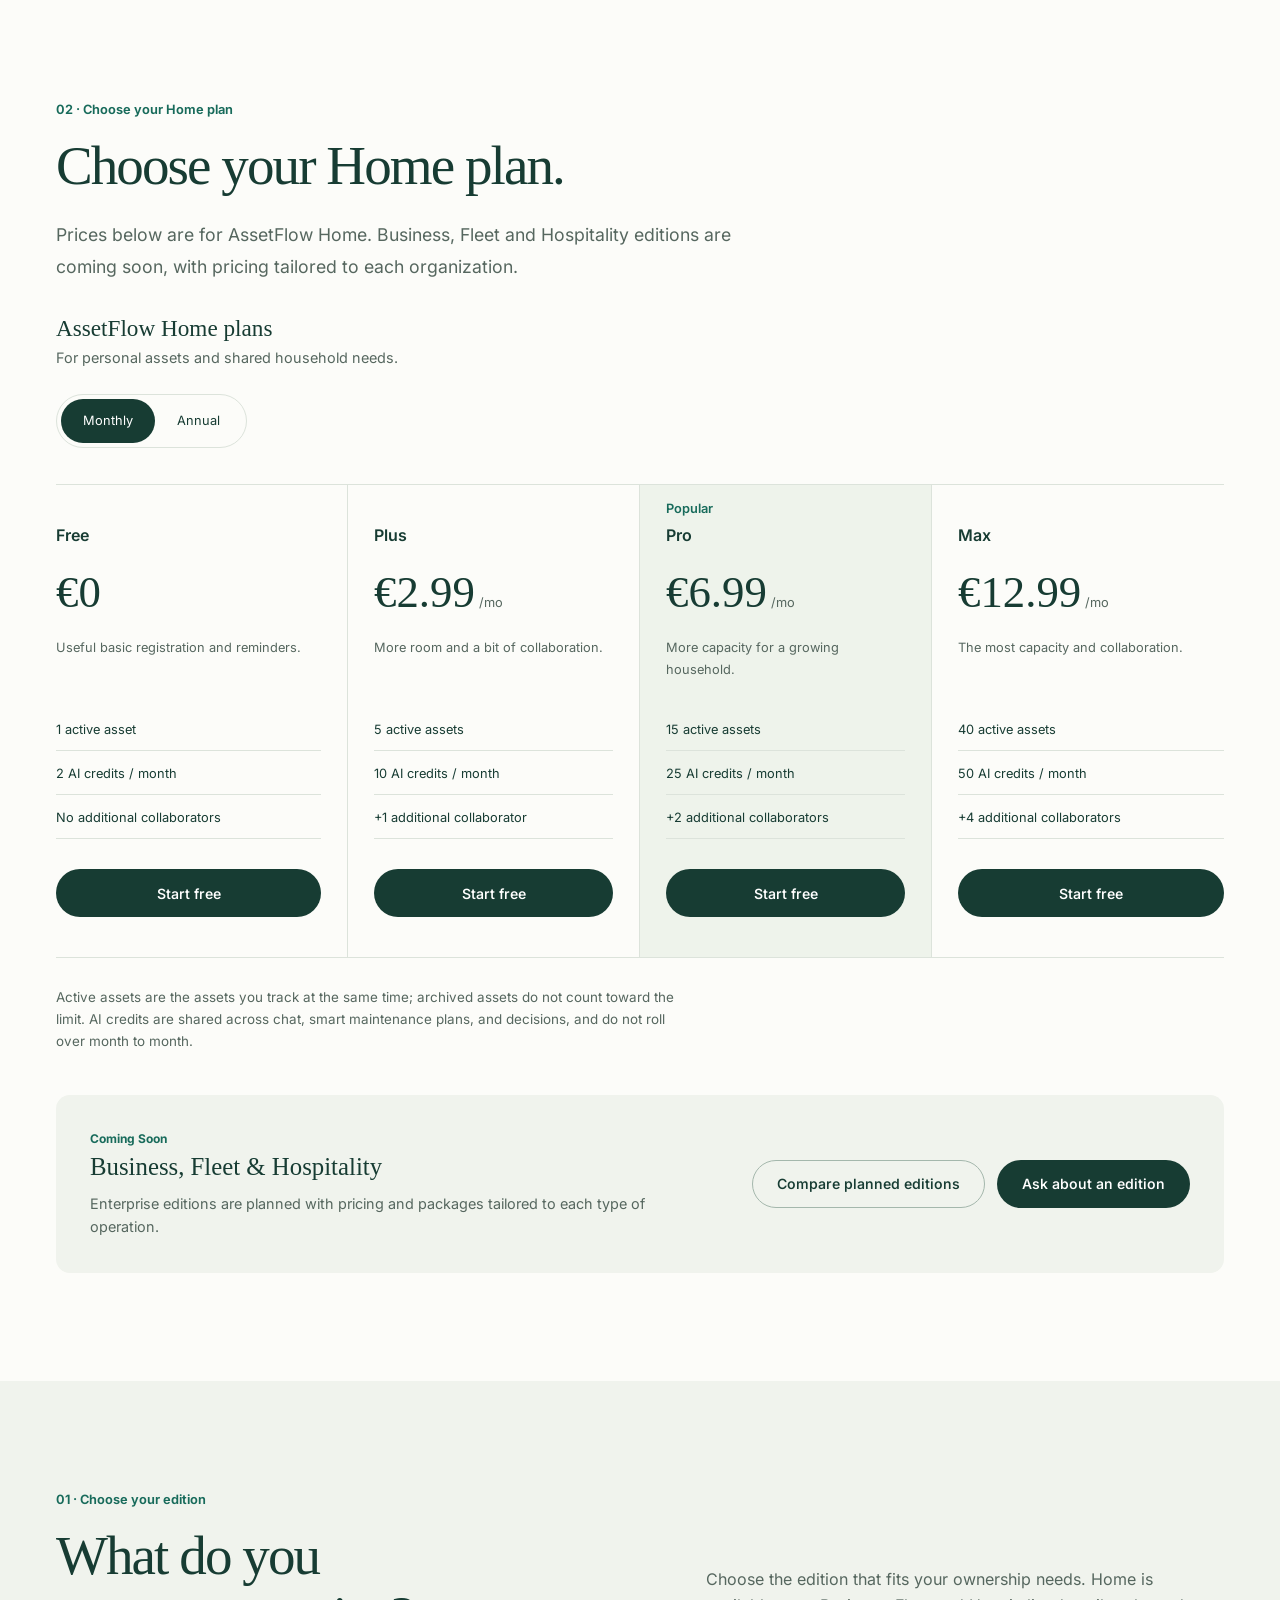
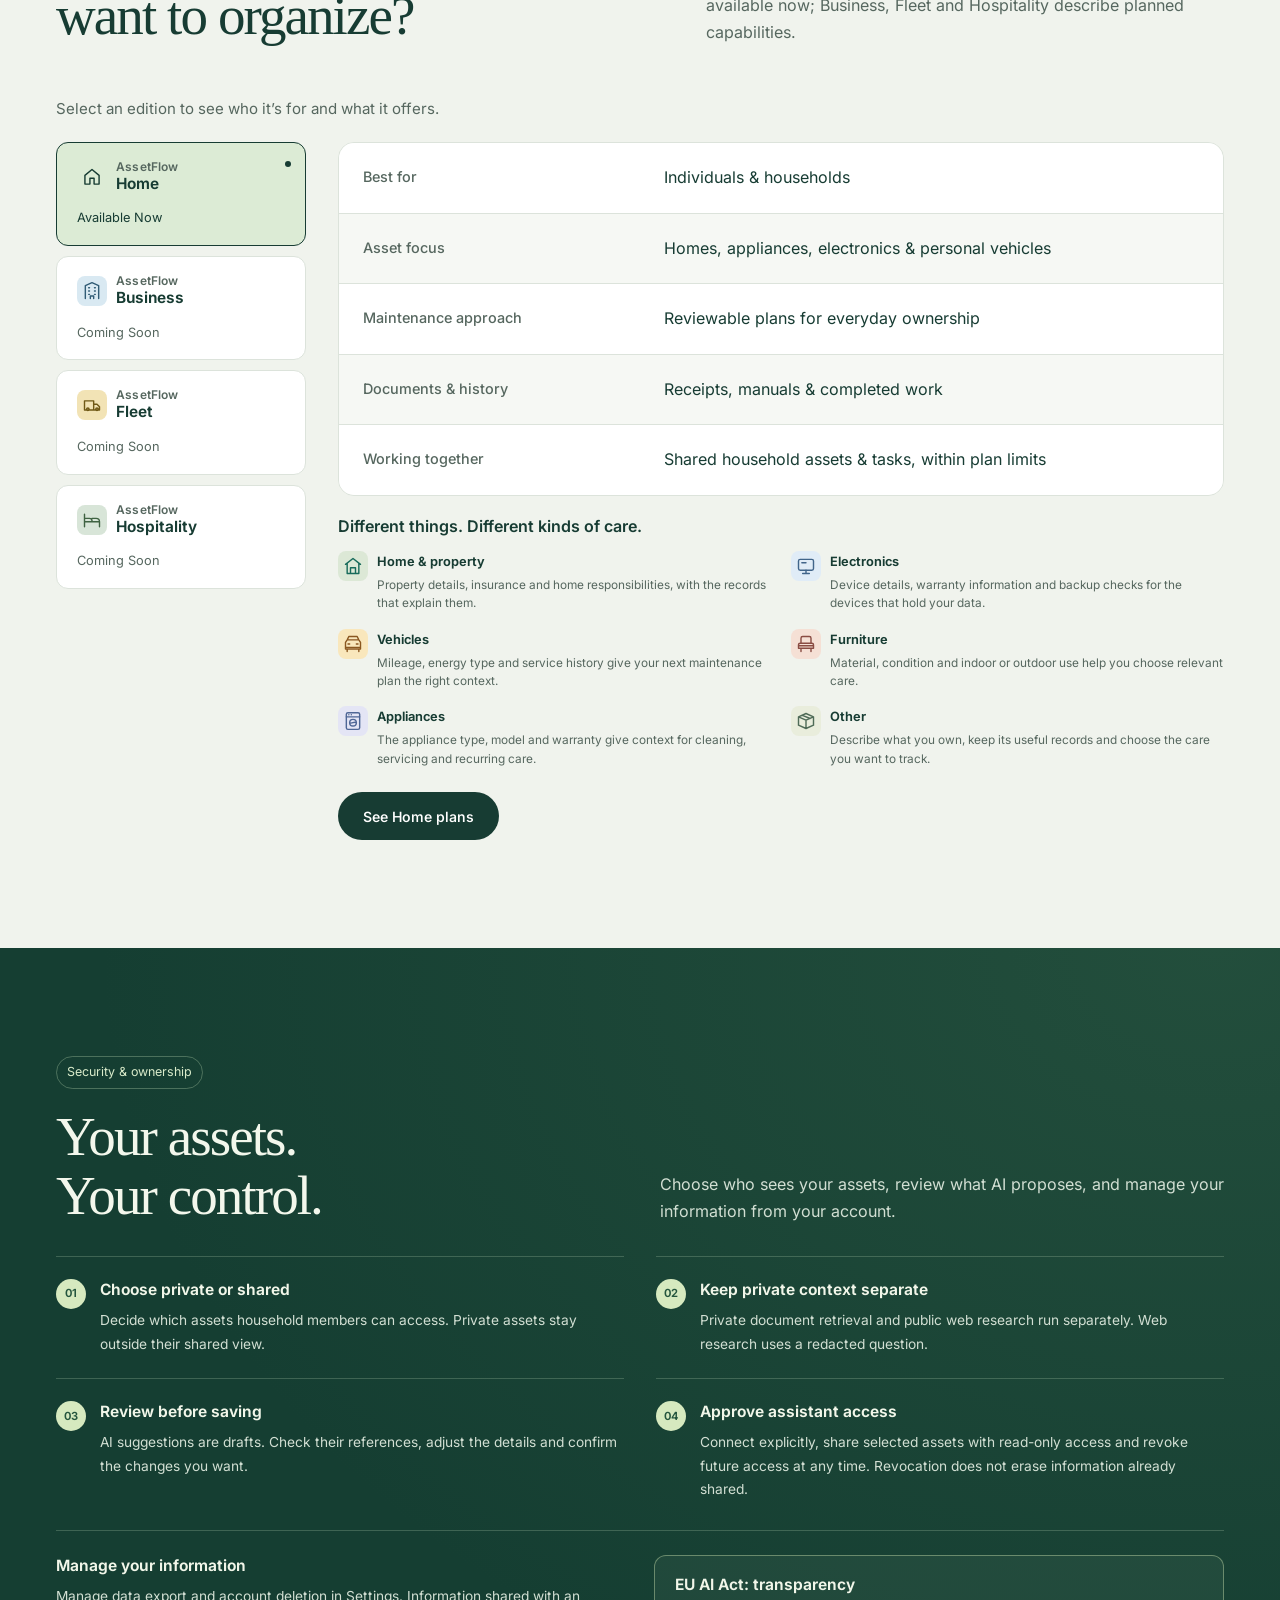
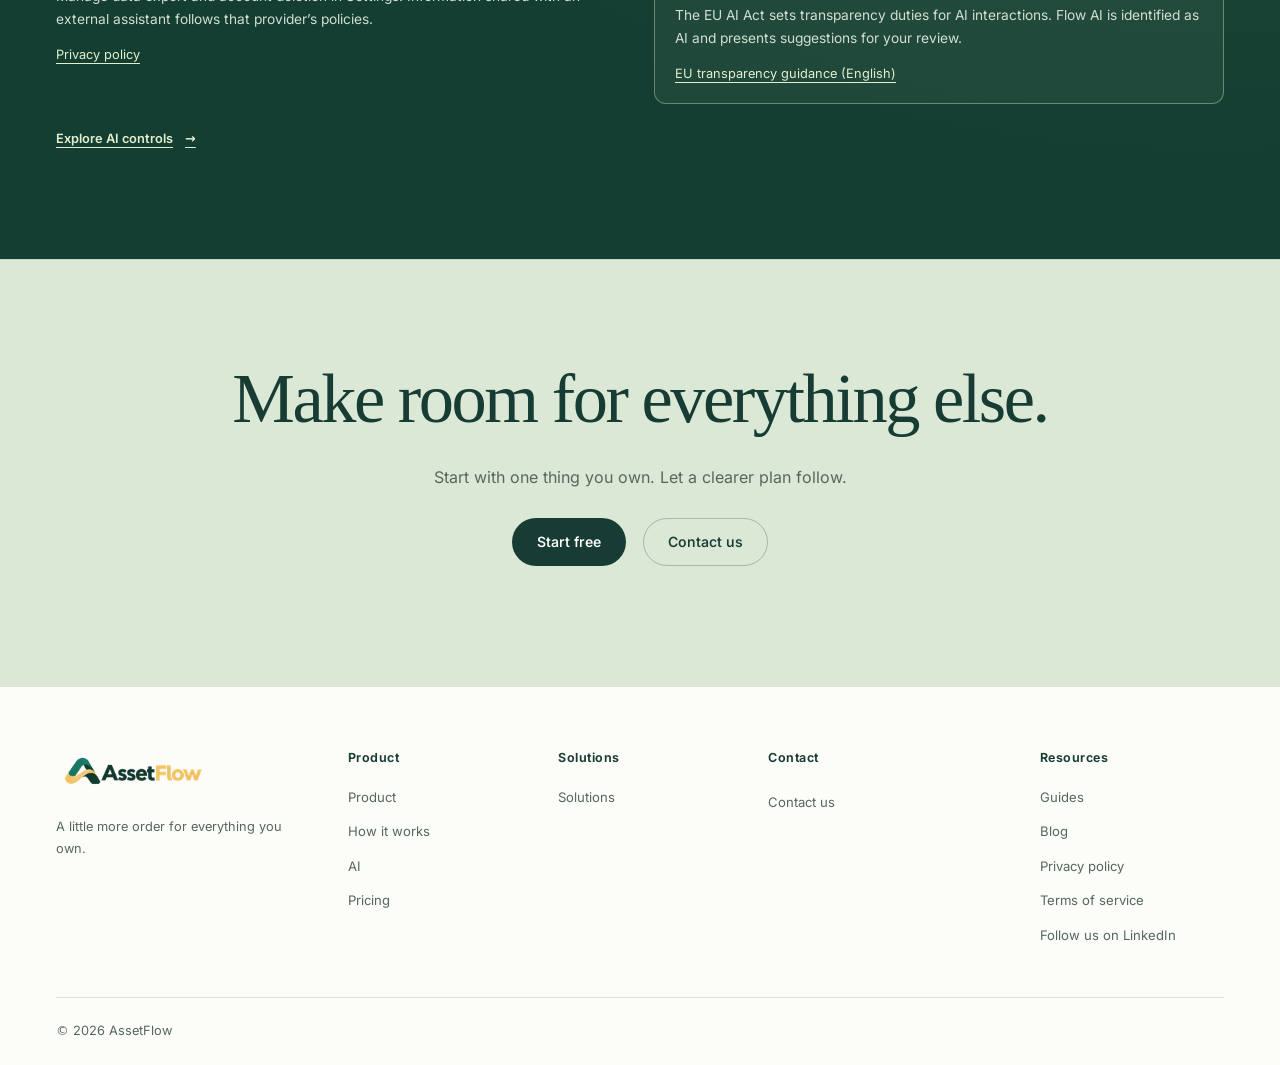
==== commit 38644dd9: "Expand the homepage asset example with purchase and mileage details" ====
--- a/index.html
+++ b/index.html
@@ -330,6 +330,7 @@
                     <strong data-i18n="site.vehicleService">12 Aug 2025 · invoice saved</strong>
                   </div>
                 </div>
+                <dl class="asset-extra-details"><div><dt><span data-i18n="site.vehicleTypeLabel">Asset type</span></dt><dd><span data-i18n="site.vehicleTypeValue">Car</span></dd></div><div><dt><span data-i18n="site.vehiclePurchaseLabel">Purchased</span></dt><dd><span data-i18n="site.vehiclePurchaseValue">June 2020</span></dd></div><div><dt><span data-i18n="site.vehiclePurchaseMileageLabel">Mileage at purchase</span></dt><dd><bdi dir="ltr">12,400 km</bdi></dd></div><div><dt><span data-i18n="site.vehicleReadingLabel">Mileage recorded</span></dt><dd><span data-i18n="site.vehicleReadingValue">12 Aug 2025</span></dd></div></dl>
                 <p class="demo-footnote">
                   <span data-i18n="site.assetNote"
                     >Keep ownership details, documents and care history together.</span
--- a/styles.css
+++ b/styles.css
@@ -2765,3 +2765,9 @@
 @media(min-width:1001px) {
  .market-interaction.is-interactive > .market-options { grid-row: 1 / 4; }
 }
+
+.asset-extra-details { display: grid; grid-template-columns: repeat(2,minmax(0,1fr)); gap: 12px 20px; margin: 0; padding-block: 14px; border-block-end: 1px solid var(--color-border); }
+.asset-extra-details > div { min-width: 0; }
+.asset-extra-details dt { color: var(--color-muted); font-size: .76rem; line-height: 1.5; margin-block-end: 4px; }
+.asset-extra-details dd { margin: 0; color: var(--color-text); font-size: .84rem; font-weight: 550; line-height: 1.5; }
+@media(max-width:620px) { .asset-extra-details { gap: 12px; } .asset-extra-details dd { font-size: .8rem; } }
